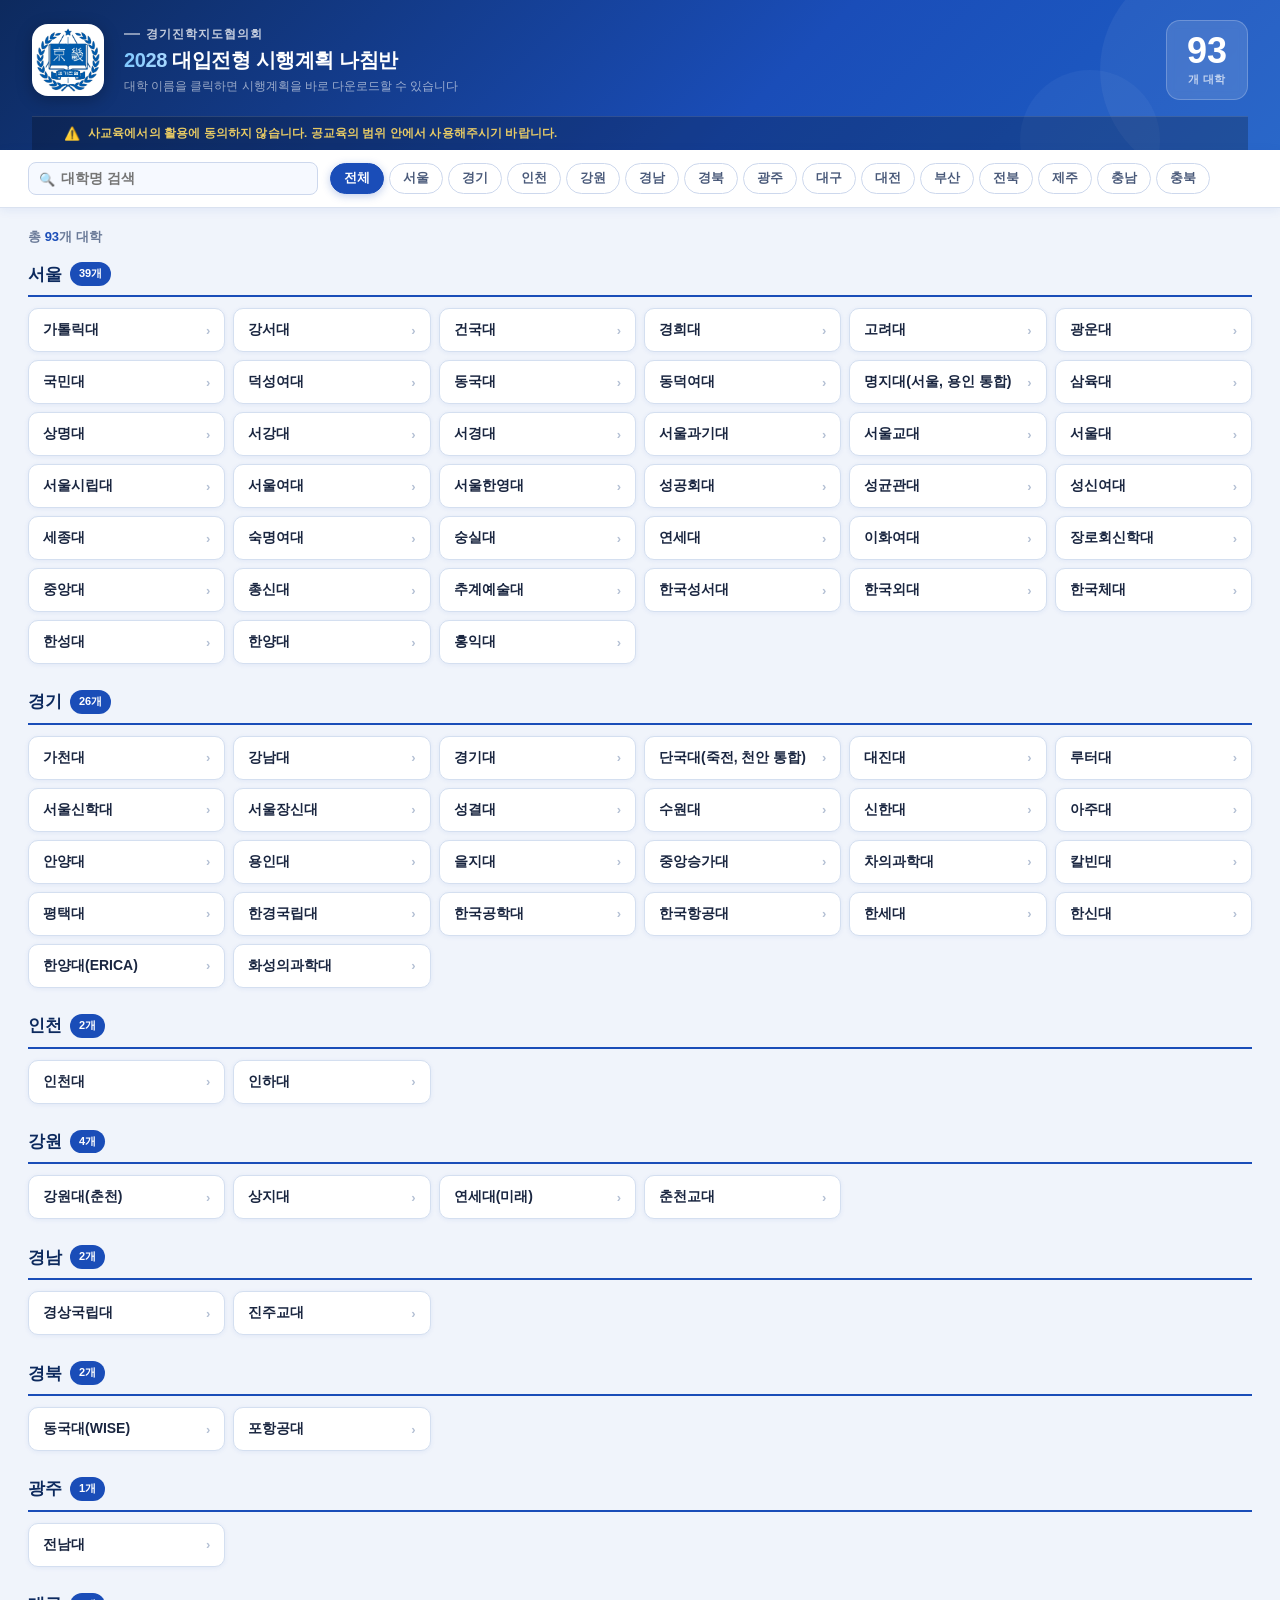
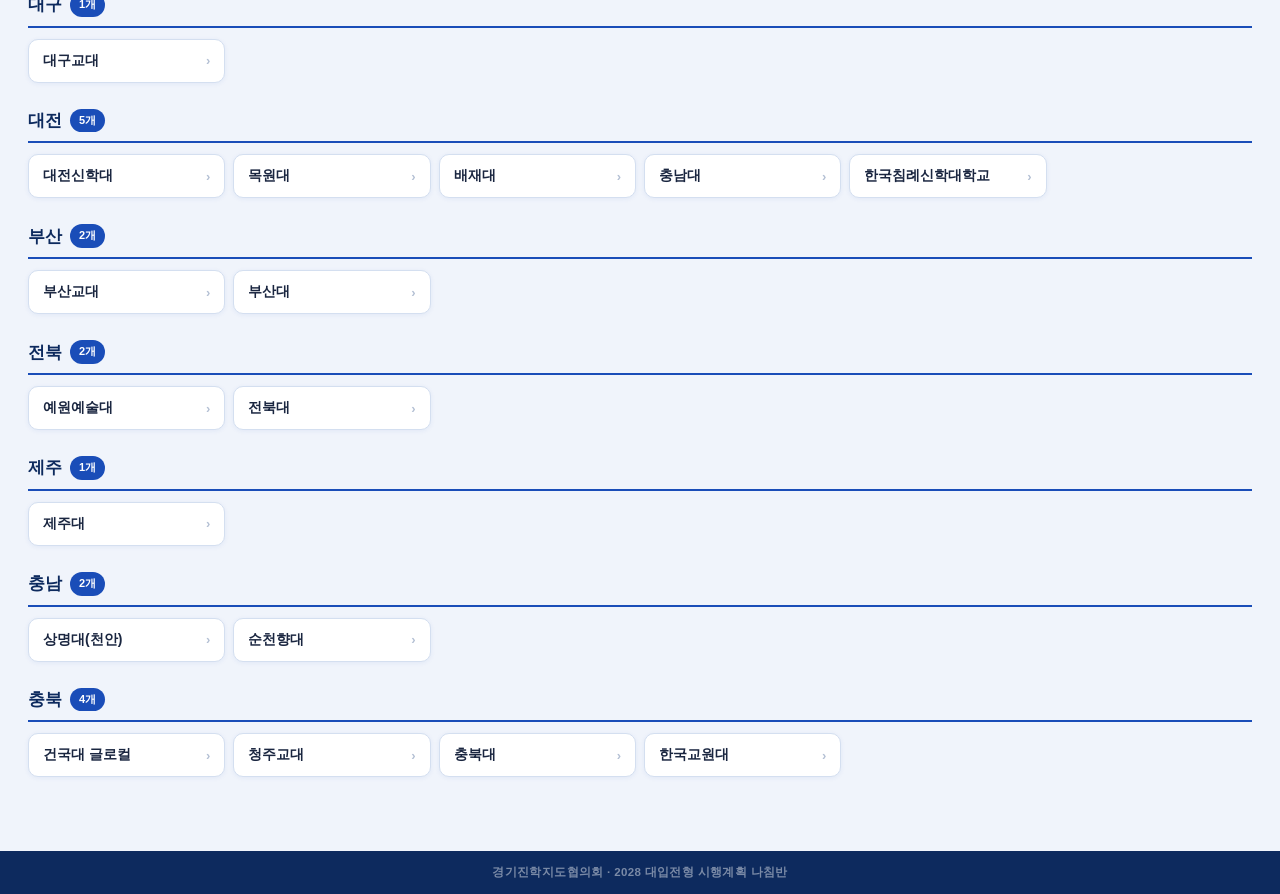
==== namdimban.html @ 40af8687 "첫 배포" ====
<!DOCTYPE html>
<html lang="ko">
<head>
<meta charset="UTF-8">
<meta name="viewport" content="width=device-width, initial-scale=1.0">
<title>경기진협 2028 대입전형 시행계획 나침반</title>
<style>
*,*::before,*::after{box-sizing:border-box;margin:0;padding:0}
body{font-family:'맑은 고딕','Malgun Gothic','Apple SD Gothic Neo',sans-serif;background:#f0f4fb;color:#1a2640;min-height:100vh}

.header{
  background:linear-gradient(135deg,#0d2a5e 0%,#1a4db8 60%,#1e5fc6 100%);
  padding:20px 32px 0 32px;
  box-shadow:0 3px 16px rgba(13,42,94,.38);
  position:relative;overflow:hidden;
}
.header::before{content:'';position:absolute;top:-40px;right:-40px;width:220px;height:220px;background:rgba(255,255,255,.05);border-radius:50%;}
.header::after{content:'';position:absolute;bottom:-60px;right:120px;width:140px;height:140px;background:rgba(255,255,255,.04);border-radius:50%;}

.header-main{display:flex;align-items:center;gap:20px;padding-bottom:16px;}

.logo-area{
  width:72px;height:72px;flex-shrink:0;
  background:#fff;
  border:2px solid rgba(255,255,255,.60);
  border-radius:16px;
  display:flex;align-items:center;justify-content:center;
  box-shadow:0 4px 16px rgba(0,0,0,.25), 0 1px 0 rgba(255,255,255,.4) inset;
  position:relative;z-index:1;overflow:hidden;
}
.logo-area img{
  width:64px;height:64px;object-fit:contain;
}

.hd-text{flex:1;position:relative;z-index:1}
.hd-org{font-size:12px;font-weight:700;color:rgba(255,255,255,.75);letter-spacing:.08em;margin-bottom:5px;display:flex;align-items:center;gap:6px;}
.hd-org::before{content:'';display:inline-block;width:16px;height:1.5px;background:rgba(255,255,255,.5);}
.hd-title{font-size:20px;font-weight:900;color:#fff;letter-spacing:-.02em;line-height:1.28;}
.hd-title em{font-style:normal;background:linear-gradient(90deg,#7ec8ff,#a8d8ff);-webkit-background-clip:text;-webkit-text-fill-color:transparent;background-clip:text;}
.hd-sub{font-size:11.5px;color:rgba(255,255,255,.58);margin-top:6px;font-weight:400;}

.hd-stat{
  position:relative;z-index:1;
  background:rgba(255,255,255,.13);border:1px solid rgba(255,255,255,.22);
  border-radius:14px;padding:12px 20px;text-align:center;flex-shrink:0;
  backdrop-filter:blur(4px);
}
.stat-num{font-size:36px;font-weight:900;color:#fff;line-height:1;}
.stat-lbl{font-size:11px;color:rgba(255,255,255,.68);margin-top:3px;font-weight:700;letter-spacing:.04em;}

.notice-bar{
  position:relative;z-index:1;
  background:rgba(0,0,0,.22);border-top:1px solid rgba(255,255,255,.12);
  padding:8px 32px;display:flex;align-items:center;gap:8px;
}
.notice-icon{font-size:13px;flex-shrink:0}
.notice-text{font-size:11.5px;font-weight:700;color:rgba(255,220,100,.90);letter-spacing:.01em;line-height:1.5;}

.controls{
  background:#fff;border-bottom:1px solid #dae2f0;
  padding:12px 28px;display:flex;align-items:center;gap:12px;
  flex-wrap:wrap;position:sticky;top:0;z-index:100;
  box-shadow:0 2px 10px rgba(26,77,184,.08);
}
.search-wrap{position:relative;flex:1;min-width:170px;max-width:290px}
.s-ic{position:absolute;left:11px;top:50%;transform:translateY(-50%);color:#8a9ab8;font-size:13px;pointer-events:none}
.search-input{
  width:100%;padding:8px 32px 8px 32px;
  border:1.5px solid #cdd8ed;border-radius:8px;
  font-family:inherit;font-size:13.5px;font-weight:700;
  color:#1a2640;background:#f6f9ff;outline:none;
  transition:border-color .18s,background .18s;
}
.search-input:focus{border-color:#1a4db8;background:#fff}
.clr{position:absolute;right:9px;top:50%;transform:translateY(-50%);background:none;border:none;color:#aab;cursor:pointer;font-size:15px;display:none;line-height:1;padding:0;}
.clr.on{display:block}
.rbtns{display:flex;gap:5px;flex-wrap:wrap}
.rbtn{padding:6px 13px;border-radius:20px;border:1.5px solid #cdd8ed;background:#fff;color:#4a5a7a;font-family:inherit;font-size:12.5px;font-weight:700;cursor:pointer;transition:all .16s;white-space:nowrap;}
.rbtn:hover{background:#e3ecff;border-color:#1a4db8;color:#1a4db8}
.rbtn.on{background:#1a4db8;border-color:#1a4db8;color:#fff;box-shadow:0 2px 8px rgba(26,77,184,.28)}

.main{max-width:1380px;margin:0 auto;padding:20px 28px 48px}
.info-bar{font-size:13px;color:#6a7a98;font-weight:700;margin-bottom:16px}
.info-bar span{color:#1a4db8;font-weight:900}

.rsec{margin-bottom:26px}
.rsec-hd{display:flex;align-items:center;gap:8px;margin-bottom:11px;padding-bottom:9px;border-bottom:2.5px solid #1a4db8;}
.rsec-name{font-size:17px;font-weight:900;color:#0d2a5e}
.rsec-cnt{background:#1a4db8;color:#fff;font-size:11px;font-weight:700;border-radius:12px;padding:2px 9px;line-height:1.8;}

.cards{display:grid;grid-template-columns:repeat(auto-fill,minmax(192px,1fr));gap:8px}
.card{display:flex;align-items:center;justify-content:space-between;gap:8px;background:#fff;border:1.5px solid #d4dff0;border-radius:10px;padding:12px 14px;cursor:pointer;text-decoration:none;color:#1a2640;box-shadow:0 1px 5px rgba(26,77,184,.07);transition:all .15s;font-weight:700;font-size:14px;}
.card:hover{background:#eaf1ff;border-color:#1a4db8;box-shadow:0 4px 14px rgba(26,77,184,.16);transform:translateY(-2px);color:#0d2a5e;}
.arr{color:#b4c0d4;font-size:13px;flex-shrink:0;transition:all .15s}
.card:hover .arr{color:#1a4db8;transform:translateX(3px)}

.empty{text-align:center;padding:56px 20px;color:#7a8fa8;font-weight:700}
.empty-ic{font-size:36px;margin-bottom:10px}

footer{background:#0d2a5e;color:rgba(255,255,255,.45);text-align:center;padding:14px;font-size:11.5px;font-weight:700;letter-spacing:.03em;}

@media(max-width:640px){
  .header{padding:14px 16px 0 16px;}
  .header-main{padding-bottom:14px;}
  .logo-area{width:56px;height:56px}
  .logo-area img{width:48px;height:48px}
  .hd-title{font-size:15.5px}
  .stat-num{font-size:26px}
  .notice-bar{padding:7px 16px;}
  .notice-text{font-size:10.5px;}
  .controls{padding:10px 14px}
  .main{padding:14px 14px 32px}
  .cards{grid-template-columns:repeat(auto-fill,minmax(150px,1fr))}
}
</style>
</head>
<body>

<header class="header">
  <div class="header-main">
    <div class="logo-area">
      <img src="[data-uri]" alt="경기진학지도협의회">
    </div>
    <div class="hd-text">
      <div class="hd-org">경기진학지도협의회</div>
      <div class="hd-title"><em>2028</em> 대입전형 시행계획 나침반</div>
      <div class="hd-sub">대학 이름을 클릭하면 시행계획을 바로 다운로드할 수 있습니다</div>
    </div>
    <div class="hd-stat">
      <div class="stat-num" id="cnt">—</div>
      <div class="stat-lbl">개 대학</div>
    </div>
  </div>
  <div class="notice-bar">
    <span class="notice-icon">⚠️</span>
    <span class="notice-text">사교육에서의 활용에 동의하지 않습니다. 공교육의 범위 안에서 사용해주시기 바랍니다.</span>
  </div>
</header>

<div class="controls">
  <div class="search-wrap">
    <span class="s-ic">🔍</span>
    <input class="search-input" id="srch" type="text" placeholder="대학명 검색" autocomplete="off">
    <button class="clr" id="clr" onclick="clearS()">✕</button>
  </div>
  <div class="rbtns" id="rbtns"></div>
</div>

<div class="main">
  <div class="info-bar" id="ibar"></div>
  <div id="body"></div>
</div>

<footer>경기진학지도협의회 · 2028 대입전형 시행계획 나침반</footer>

<script>
const DATA = [{"name": "가천대", "region": "경기", "url": "https://drive.google.com/open?id=1e6JayrALWW2Smzli4M8zd7Pq7dpx2g5C"}, {"name": "가톨릭대", "region": "서울", "url": "https://drive.google.com/open?id=1-vdDECCcglZ2ZRT2gTzwbjC1ILCdjgGp"}, {"name": "강남대", "region": "경기", "url": "https://drive.google.com/open?id=1FOt26aL1JtY4xXWzokEHELYLWGzlv8lB"}, {"name": "강서대", "region": "서울", "url": "https://drive.google.com/open?id=1jOKHlrbPRvw_hCPlLgL575Q8EE8Gw-0p"}, {"name": "강원대(춘천)", "region": "강원", "url": "https://drive.google.com/file/d/1NgwACUYKPyIlZ6ggoYLnLdaZQEjC7zUi/view?usp=drive_link"}, {"name": "건국대 글로컬", "region": "충북", "url": "https://drive.google.com/open?id=18FRqr5DgVWFCU03zI1yGkTdrDGIvAc44"}, {"name": "건국대", "region": "서울", "url": "https://drive.google.com/open?id=1oiV1aENYl0xBznkpPrDST5EpXzlEGisK"}, {"name": "경기대", "region": "경기", "url": "https://drive.google.com/open?id=1vgVGzs9jKDLfDap8J5gn76ci3N1ObU5W"}, {"name": "경상국립대", "region": "경남", "url": "https://drive.google.com/open?id=1xAL4pPBtSnWjoXC6y9i-V2YdjUjJ1438"}, {"name": "경희대", "region": "서울", "url": "https://drive.google.com/open?id=1gGE2Ua8wI9kDTrPPsJ22ZnQIApHR760t"}, {"name": "고려대", "region": "서울", "url": "https://drive.google.com/open?id=1d007JpZi2EMpe2AKIGOfWXwMMQfbZ6Jl"}, {"name": "광운대", "region": "서울", "url": "https://drive.google.com/open?id=1KSTWnOKI1swNg5q_L41jnDUqkMVk41cm"}, {"name": "국민대", "region": "서울", "url": "https://drive.google.com/open?id=1YB6ePfrXmqB5HMDcoGAtUFhoe-c1lJls"}, {"name": "단국대(죽전, 천안 통합)", "region": "경기", "url": "https://drive.google.com/open?id=1Fe7ccQX5v8aCxC1j46-QkMmaYdFoLctS"}, {"name": "대구교대", "region": "대구", "url": "https://drive.google.com/open?id=1tgoZ9XL3hpL0_L76Kltfk4b09DS9IQ-P"}, {"name": "대전신학대", "region": "대전", "url": "https://drive.google.com/open?id=1Tqxett-vQ7Rm2N19B1BB9Km737WLio8W"}, {"name": "대진대", "region": "경기", "url": "https://drive.google.com/open?id=1O4GiX1f0o2tmHawuTozJsIg7pT4mFD-7"}, {"name": "덕성여대", "region": "서울", "url": "https://drive.google.com/open?id=1FVjCqNzkF5taSwPlNNU8hwXAtCtb2L1m"}, {"name": "동국대", "region": "서울", "url": "https://drive.google.com/open?id=1-8dyqXRbDkWOioKV83jZXtcldQgBSulE"}, {"name": "동덕여대", "region": "서울", "url": "https://drive.google.com/open?id=1ghbUYgrtGQx_oCVgpQd6gXGkvUK3pxNB"}, {"name": "루터대", "region": "경기", "url": "https://drive.google.com/open?id=19YGREAor525E4YhIv7PYLbaUEsp5lzmK"}, {"name": "명지대(서울, 용인 통합)", "region": "서울", "url": "https://drive.google.com/open?id=1pN7aR--I_8xKIkzV8VL9czbQYfH-ED22"}, {"name": "목원대", "region": "대전", "url": "https://drive.google.com/open?id=1zHyi6kmhCgu2g6aP4_-v9nr5SPgvC0zM"}, {"name": "배재대", "region": "대전", "url": "https://drive.google.com/open?id=1omJC_B_uyY1tV0mfPojEOJYoq4Z2mvgO"}, {"name": "부산교대", "region": "부산", "url": "https://drive.google.com/open?id=1UA-BochF7_x3D5ZUDRnrNhtKMD6ZZqPD"}, {"name": "삼육대", "region": "서울", "url": "https://drive.google.com/open?id=1yRUZbsIyycMZy2AU5fTJMn1XsnuxQzEy"}, {"name": "상명대", "region": "서울", "url": "https://drive.google.com/open?id=1jFnVSgAM1NUkFg8JsYB_WfmPI1bsSQYX"}, {"name": "상명대(천안)", "region": "충남", "url": "https://drive.google.com/open?id=1OUBOm5yt-Xj7Dyn0h22BwDAGdMiA9ZUS"}, {"name": "상지대", "region": "강원", "url": "https://drive.google.com/open?id=1txaURMsS-HzAIrRUgGL2VU-oOJ60-CzY"}, {"name": "서강대", "region": "서울", "url": "https://drive.google.com/open?id=1iLtNCPMqk751nXsyD8wgEha0qWPSwuSQ"}, {"name": "서경대", "region": "서울", "url": "https://drive.google.com/open?id=1A5LDPxz8hdZy505JR4oTAvQjHtTOvTv_"}, {"name": "서울과기대", "region": "서울", "url": "https://drive.google.com/open?id=19cQ7yW6eSJeiQGg1THLc7er5UClQmyMR"}, {"name": "서울교대", "region": "서울", "url": "https://drive.google.com/open?id=1vV3L_OAczmQuoOnLAE21hhGbscgpodAG"}, {"name": "서울대", "region": "서울", "url": "https://drive.google.com/open?id=1bvEkkRsWvn5PDJvtICZ7xqAV-8dG3cfQ"}, {"name": "서울시립대", "region": "서울", "url": "https://drive.google.com/open?id=1GTFDkV1BxnQZyVw-7SGau1H2cz6dZWw8"}, {"name": "서울신학대", "region": "경기", "url": "https://drive.google.com/open?id=19q5HLzXjuIq5dFpqiGa5-cnDfrURjM6Y"}, {"name": "서울여대", "region": "서울", "url": "https://drive.google.com/open?id=1KT9vFZZOkmJqVTFlkd5xs0yNAZBA5heE"}, {"name": "서울한영대", "region": "서울", "url": "https://drive.google.com/open?id=1809SOx4mP7v5Ry2ITTYjXxxmN5UPoEfi"}, {"name": "성결대", "region": "경기", "url": "https://drive.google.com/open?id=1beDB3U4T9AwsLGxVYIznqmodrH774Vlo"}, {"name": "성공회대", "region": "서울", "url": "https://drive.google.com/open?id=1f-JaNGwqhoj5wRpVPyPaHz8kR8c8oSXt"}, {"name": "성균관대", "region": "서울", "url": "https://drive.google.com/open?id=1rB-RUieTYBroJ9CQiP3eB2FSS8QOF7hU"}, {"name": "성신여대", "region": "서울", "url": "https://drive.google.com/open?id=1gU0XVoGiHNL4vnCEKI69bSZN_O1b4gHT"}, {"name": "세종대", "region": "서울", "url": "https://drive.google.com/open?id=1YfV_KCxA1ANe3waidwHMvy5NoDWPuWrD"}, {"name": "수원대", "region": "경기", "url": "https://drive.google.com/open?id=1lK08b4Z1yzjJtwceomcod4vby8fTVC5I"}, {"name": "숙명여대", "region": "서울", "url": "https://drive.google.com/open?id=1gK0X4gIRZQc_njXTIw6qPBsz5RUNQU-o"}, {"name": "순천향대", "region": "충남", "url": "https://drive.google.com/open?id=1AT0fpwQmGbb9da5joY5JlnIK1-etNcxB"}, {"name": "숭실대", "region": "서울", "url": "https://drive.google.com/open?id=1X56oSxZ-4RsYAwSnaZueS_duBtx1Yj49"}, {"name": "신한대", "region": "경기", "url": "https://drive.google.com/open?id=11QhBfgTUq2anaRjshshsCd1b1x4ULZ1i"}, {"name": "아주대", "region": "경기", "url": "https://drive.google.com/open?id=10_r1wV8fnH7Cl0ZluaFtfVO4PsD-Tuvj"}, {"name": "안양대", "region": "경기", "url": "https://drive.google.com/open?id=1IgwbLoEFF_0WYs7sJjyoOTo8h4yn32oR"}, {"name": "연세대", "region": "서울", "url": "https://drive.google.com/open?id=1yPVslVag5sEUrrXURemqNATiwFAgTpCX"}, {"name": "연세대(미래)", "region": "강원", "url": "https://drive.google.com/open?id=1K5v8rjwzwnZOTLNAINzhTAnGb8jKuqLr"}, {"name": "예원예술대", "region": "전북", "url": "https://drive.google.com/open?id=1uk6ghzuxp0jM-9G7ewOfrtpEuPU5xHgK"}, {"name": "용인대", "region": "경기", "url": "https://drive.google.com/open?id=1DV760A6rDgvwYrYEZApqj5Yp7HyP9pAL"}, {"name": "을지대", "region": "경기", "url": "https://drive.google.com/open?id=1PFeqKRy1tAoT9S7SZtukA7_ZNFOR8_eR"}, {"name": "이화여대", "region": "서울", "url": "https://drive.google.com/open?id=1UA-BochF7_x3D5ZUDRnrNhtKMD6ZZqPD"}, {"name": "인천대", "region": "인천", "url": "https://drive.google.com/open?id=1IbGH77ZtJvdmwrnqezwSY8iJqTJFOtRK"}, {"name": "인하대", "region": "인천", "url": "https://drive.google.com/open?id=1krndaYhMEqrtEDO2-NwgwZT6R-CkgXMH"}, {"name": "장로회신학대", "region": "서울", "url": "https://drive.google.com/open?id=1JyMa9nasp4oXTiKVUzIperL7Cap28BuP"}, {"name": "전북대", "region": "전북", "url": "https://drive.google.com/open?id=155SYHT5jF3kAMToms1UECmQcLEFX6qlr"}, {"name": "제주대", "region": "제주", "url": "https://drive.google.com/open?id=1wbYinhGXzxgwGvGvQrBCXvM7ZJ73pF5l"}, {"name": "중앙대", "region": "서울", "url": "https://drive.google.com/open?id=17IHwSINrAaUb8F9WzTkyi2b1r0SK5FzZ"}, {"name": "진주교대", "region": "경남", "url": "https://drive.google.com/open?id=1EQl5WDNeeRFIQWUJ5E2A0h142sVgVB0Q"}, {"name": "차의과학대", "region": "경기", "url": "https://drive.google.com/open?id=1_XIusVqfr9d4-QGzYbj03Wk_4OcJFJjE"}, {"name": "청주교대", "region": "충북", "url": "https://drive.google.com/open?id=1P-ozkErusEhug7KQA-EbzSc0aMwsQpxz"}, {"name": "총신대", "region": "서울", "url": "https://drive.google.com/open?id=1xUP_9fly_RKvjSUvLCYB4kRFkOYNceEb"}, {"name": "추계예술대", "region": "서울", "url": "https://drive.google.com/open?id=1pdZub7FaGgNY_ZVqp8ecBCJP3OwM0A6R"}, {"name": "춘천교대", "region": "강원", "url": "https://drive.google.com/open?id=1LxYTx9owvq54ZxVG6EsVQQkLAP-NJCyJ"}, {"name": "충남대", "region": "대전", "url": "https://drive.google.com/open?id=1HLYQmFQNUzslk_wwA8EciFyDAus6y8cA"}, {"name": "충북대", "region": "충북", "url": "https://drive.google.com/open?id=1j9AIjyMFe_bdmaPlf-3TVSi-meC4ua2F"}, {"name": "칼빈대", "region": "경기", "url": "https://drive.google.com/open?id=1pZIW8ruJhmRDyWe3VeMegIzRdVQT0Lyh"}, {"name": "평택대", "region": "경기", "url": "https://drive.google.com/open?id=1N-cRlvnMVh2jmuTjpyWUOB7LTnWRCfFD"}, {"name": "포항공대", "region": "경북", "url": "https://drive.google.com/open?id=1kYe5WH2V7uleOFHSx7ME14WqfdhppOO0"}, {"name": "한경국립대", "region": "경기", "url": "https://drive.google.com/open?id=1-Txu4Of_5aMSXl9IfEFxFaNR3OmdUl_V"}, {"name": "한국공학대", "region": "경기", "url": "https://drive.google.com/open?id=16xGrxGfK6pDa7Lx_tBpzzSZ_ZKKKg8jC"}, {"name": "한국교원대", "region": "충북", "url": "https://drive.google.com/open?id=1W3AcKDFSfpAfsGsz4i_arBSWaRNtRrRm"}, {"name": "한국성서대", "region": "서울", "url": "https://drive.google.com/open?id=1sKkNx-YVx4iBpdk741uxBzpaLq9jaihQ"}, {"name": "한국외대", "region": "서울", "url": "https://drive.google.com/open?id=18D47sENDi2Yq7W_SeRI8mOzlRSro58uG"}, {"name": "한국체대", "region": "서울", "url": "https://drive.google.com/open?id=1SJDBGRhXREkCbwabba83tlnYKRrzH1-G"}, {"name": "한국침례신학대학교", "region": "대전", "url": "https://drive.google.com/open?id=1m54i9tGf_K8vxK_-06N6Z-KLN62vXa56"}, {"name": "한국항공대", "region": "경기", "url": "https://drive.google.com/open?id=1YUU4wJ9L8I7LzyH0cudbQFkoHgAFJJ2-"}, {"name": "한성대", "region": "서울", "url": "https://drive.google.com/open?id=1TDK-UJueFe0bQxejGnmBta3y7GQ6sMvf"}, {"name": "한세대", "region": "경기", "url": "https://drive.google.com/open?id=1WIBdL0StZq4jeCaM2FgtDqBB-qiSWNP5"}, {"name": "한신대", "region": "경기", "url": "https://drive.google.com/open?id=15AxjX3ikuwRxCGQtmWgw8f5TJrFl78Mu"}, {"name": "한양대", "region": "서울", "url": "https://drive.google.com/open?id=1L9GDoXkwtyU3pSDWpI-uarpPnDzbPQSZ"}, {"name": "한양대(ERICA)", "region": "경기", "url": "https://drive.google.com/open?id=1-ScJVd9ICO7EIy_A9Fam7aqIrMAdYaOA"}, {"name": "홍익대", "region": "서울", "url": "https://drive.google.com/open?id=1iWJU_uR5reI4JWpSombXZHwUlYfm7m7w"}, {"name": "화성의과학대", "region": "경기", "url": "https://drive.google.com/open?id=1Vb84PfEafHQOFkkfg967zYJQLMs7VEtB"}, {"name": "동국대(WISE)", "region": "경북", "url": "https://drive.google.com/file/d/1N066glyfNnLILySf8Rw7jzsszPjKdm8j/view?usp=drive_link"}, {"name": "부산대", "region": "부산", "url": "https://drive.google.com/file/d/1npqTopTsZW1mW4M2lDzBOp3PH9wwJcZU/view?usp=drive_link"}, {"name": "서울장신대", "region": "경기", "url": "https://drive.google.com/file/d/1wyJ5PRkqCv8IL-QQHUMFUch-XRaAehPy/view?usp=drive_link"}, {"name": "전남대", "region": "광주", "url": "https://drive.google.com/file/d/1cIpvRgL0src-iSlpyqqUnlQl_2Iiqzym/view?usp=drive_link"}, {"name": "중앙승가대", "region": "경기", "url": "https://drive.google.com/file/d/1o7JVtebQGiqBExAS855cPdAeXMP8_CGY/view?usp=drive_link"}];
const REGION_ORDER = ['서울','경기','인천','강원','경남','경북','광주','대구','대전','부산','전북','제주','충남','충북'];
let selR='ALL', srch='';

function korSort(a,b){return a.name.localeCompare(b.name,'ko')}
function grouped(arr){
  const m={};
  arr.forEach(u=>{if(!m[u.region])m[u.region]=[];m[u.region].push(u);});
  Object.keys(m).forEach(k=>m[k].sort(korSort));
  return m;
}

const allR=[...new Set(DATA.map(u=>u.region))];
const ordR=REGION_ORDER.filter(r=>allR.includes(r));

function renderBtns(){
  document.getElementById('rbtns').innerHTML=
    [['ALL','전체'],...ordR.map(r=>[r,r])].map(([v,l])=>
      `<button class="rbtn${v===selR?' on':''}" onclick="setR('${v}')">${l}</button>`
    ).join('');
}

function render(){
  let d=DATA;
  if(selR!=='ALL') d=d.filter(u=>u.region===selR);
  if(srch) d=d.filter(u=>u.name.includes(srch));
  document.getElementById('cnt').textContent=d.length;
  document.getElementById('ibar').innerHTML=`총 <span>${d.length}</span>개 대학`;
  if(!d.length){
    document.getElementById('body').innerHTML='<div class="empty"><div class="empty-ic">🔎</div>검색 결과가 없습니다.</div>';
    return;
  }
  const g=grouped(d);
  const regions=selR==='ALL'?REGION_ORDER.filter(r=>g[r]):[selR];
  document.getElementById('body').innerHTML=regions.map(r=>{
    const us=g[r]||[];
    return`<div class="rsec">
<div class="rsec-hd"><span class="rsec-name">${r}</span><span class="rsec-cnt">${us.length}개</span></div>
<div class="cards">${us.map(u=>`<a class="card" href="${u.url}" target="_blank" rel="noopener"><span>${u.name}</span><span class="arr">›</span></a>`).join('')}</div>
</div>`;
  }).join('');
}

function setR(r){selR=r;renderBtns();render();}
function clearS(){document.getElementById('srch').value='';srch='';document.getElementById('clr').classList.remove('on');render();}
document.getElementById('srch').addEventListener('input',function(){
  srch=this.value.trim();
  document.getElementById('clr').classList.toggle('on',srch.length>0);
  render();
});

renderBtns();render();
</script>
</body>
</html>
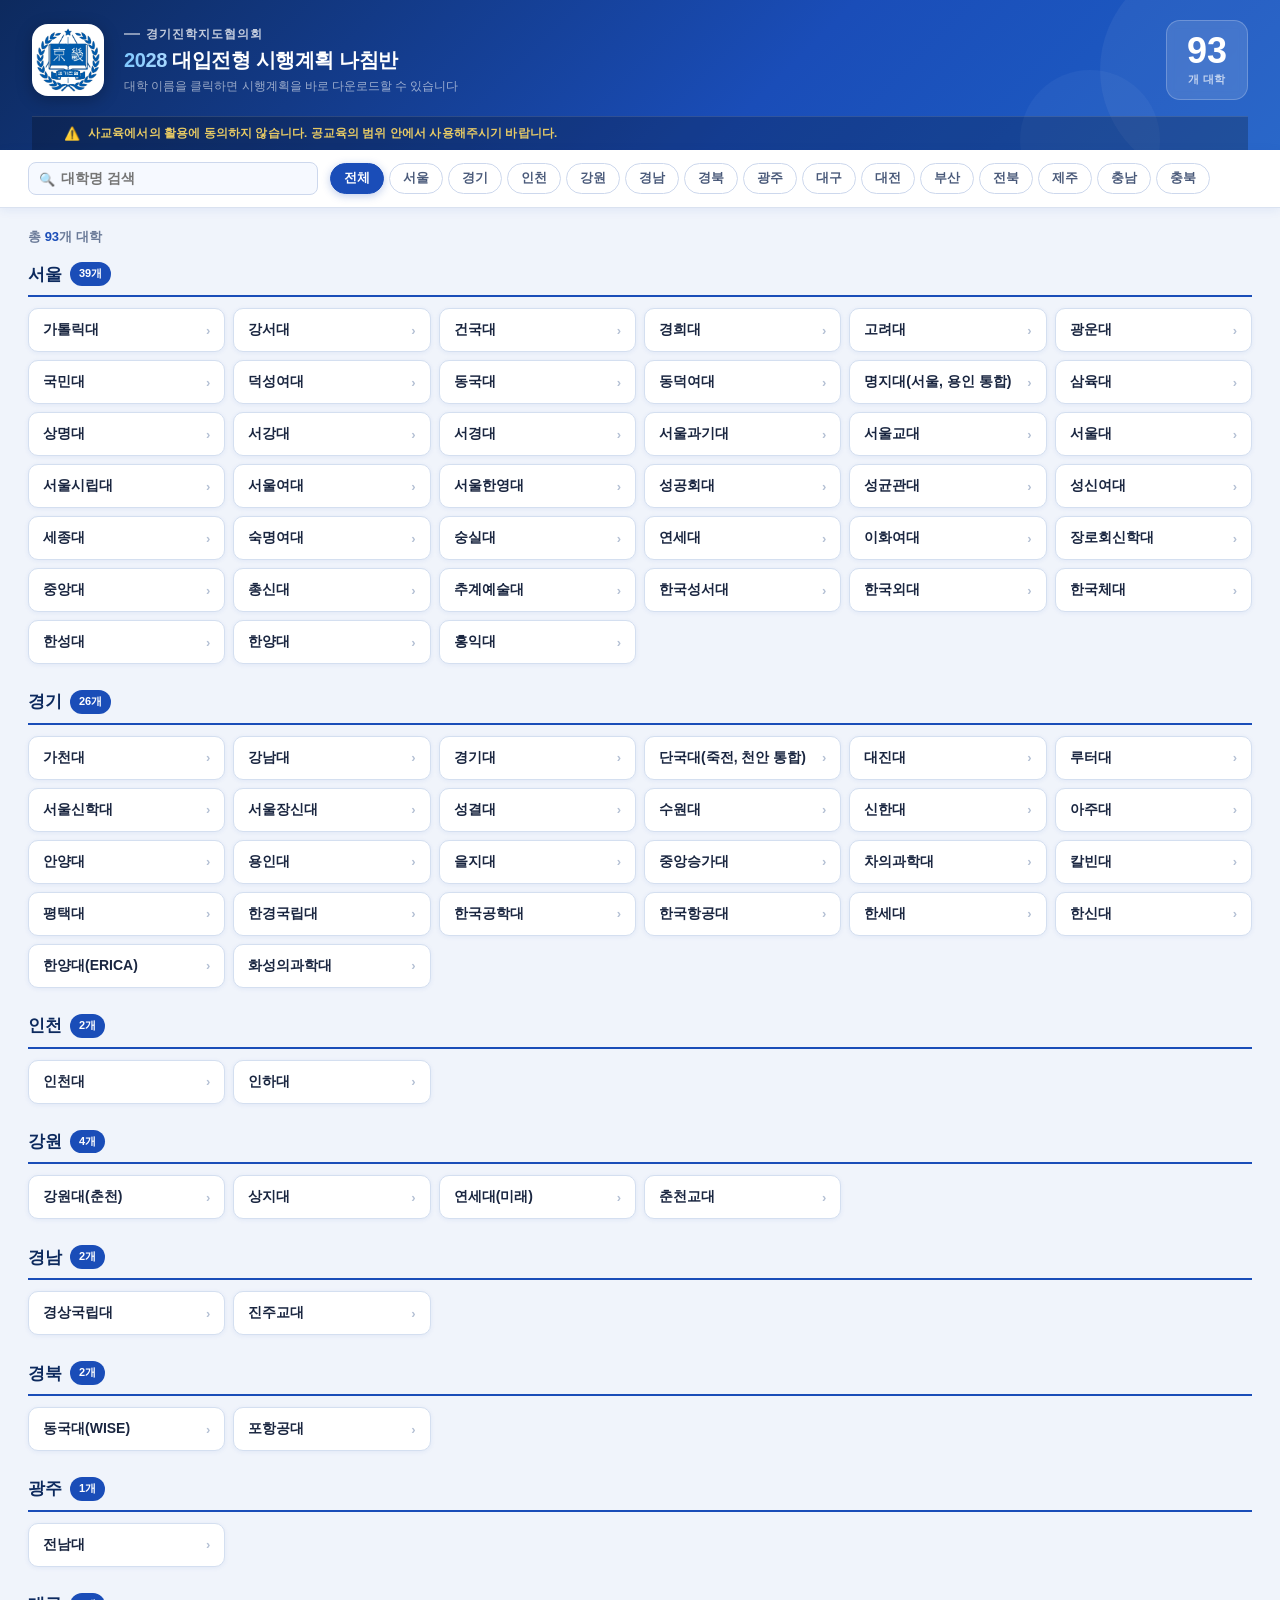
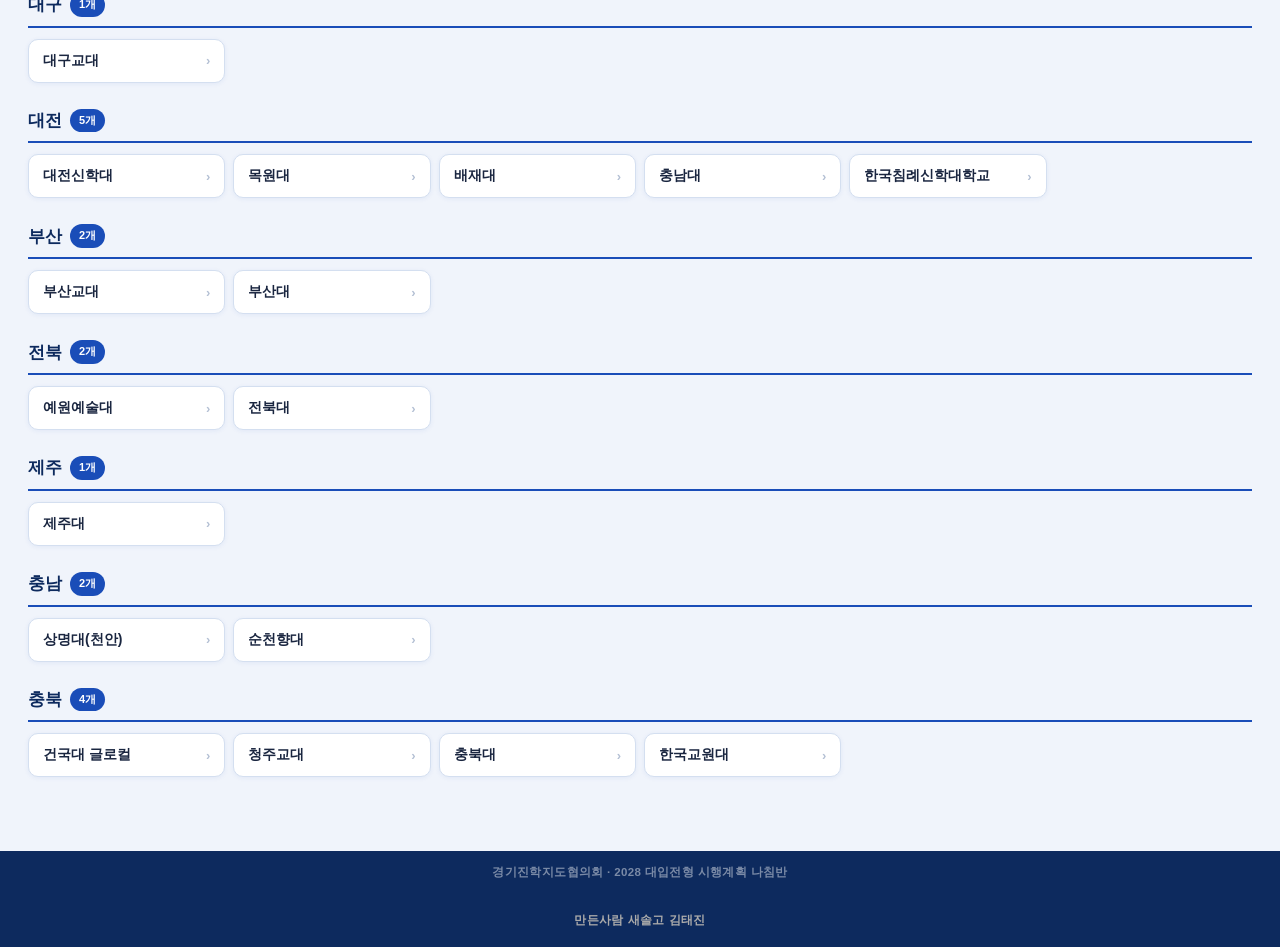
==== commit 68375280: "나침반 하단 제작자 표시 추가" ====
--- a/namdimban.html
+++ b/namdimban.html
@@ -207,5 +207,8 @@
 
 renderBtns();render();
 </script>
+<footer style="text-align:center; padding:18px; font-size:0.78rem; color:#aaa;">
+  만든사람 새솔고 김태진
+</footer>
 </body>
 </html>
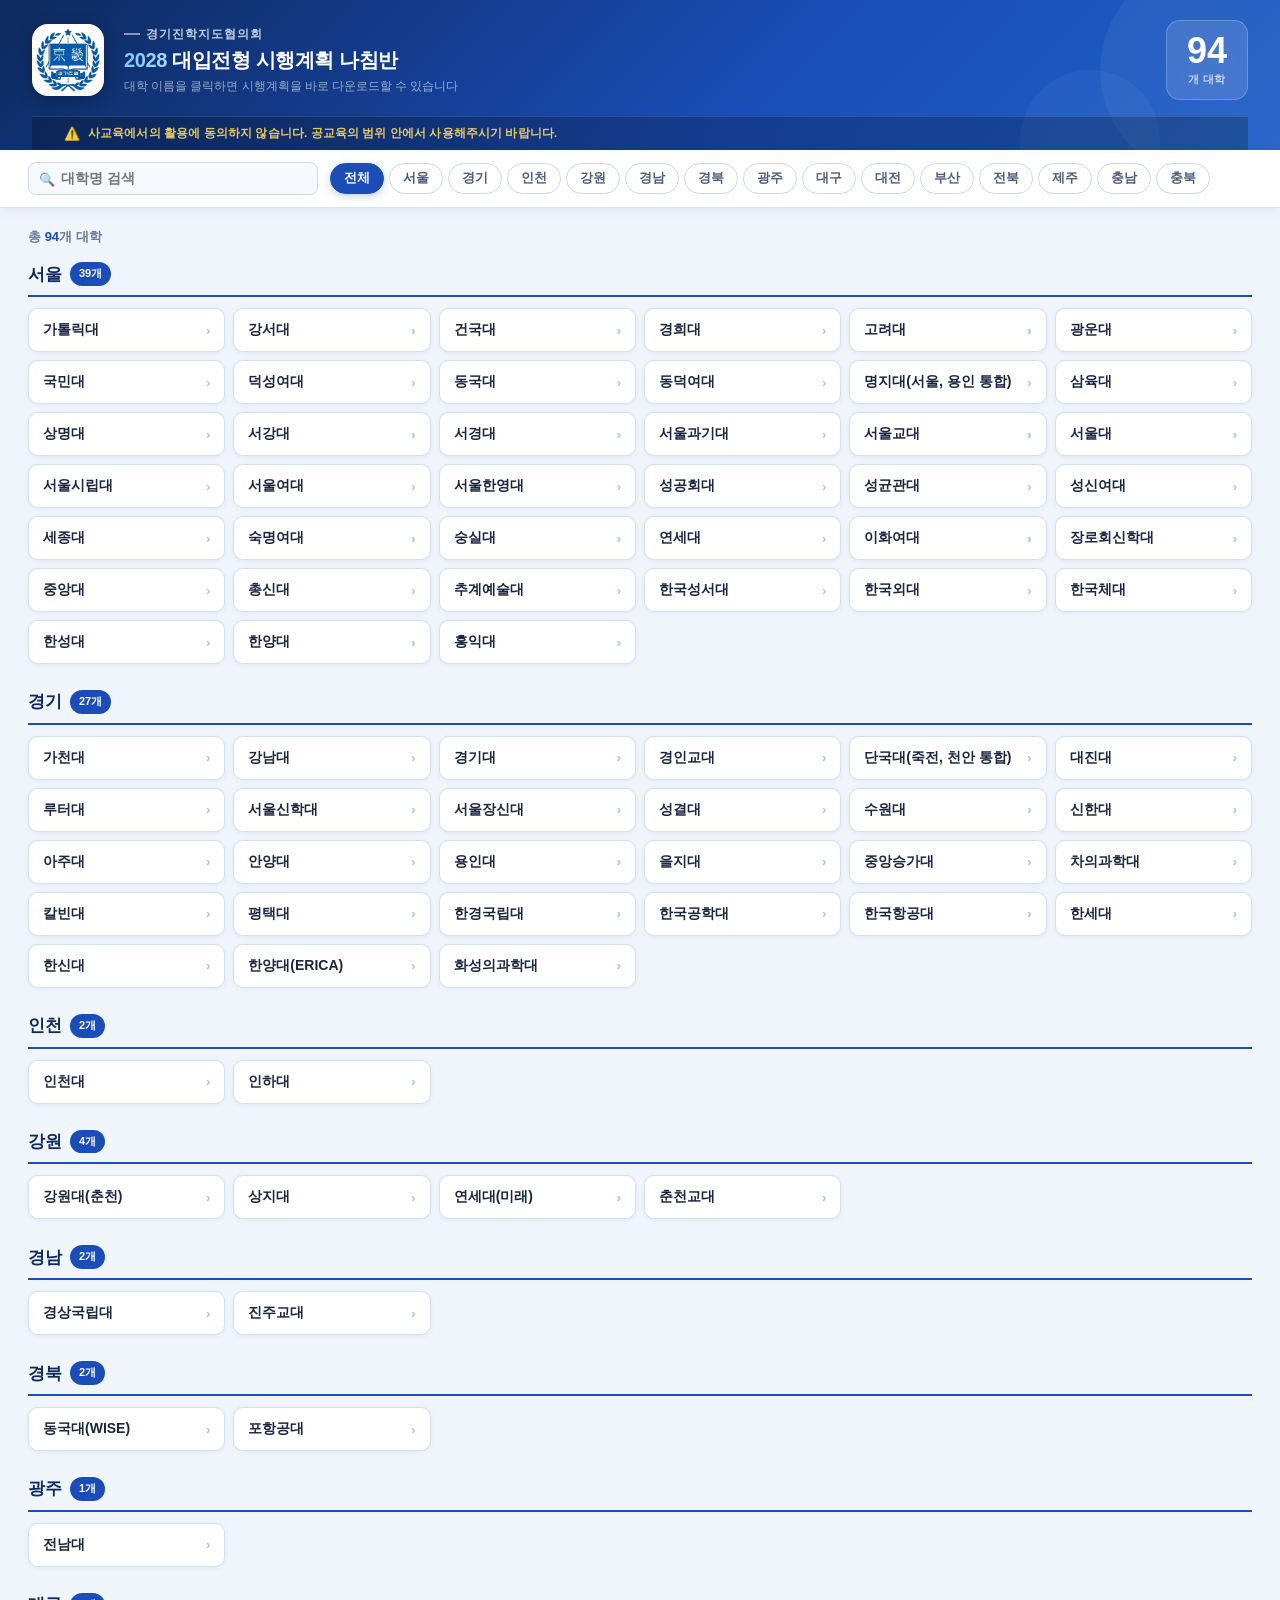
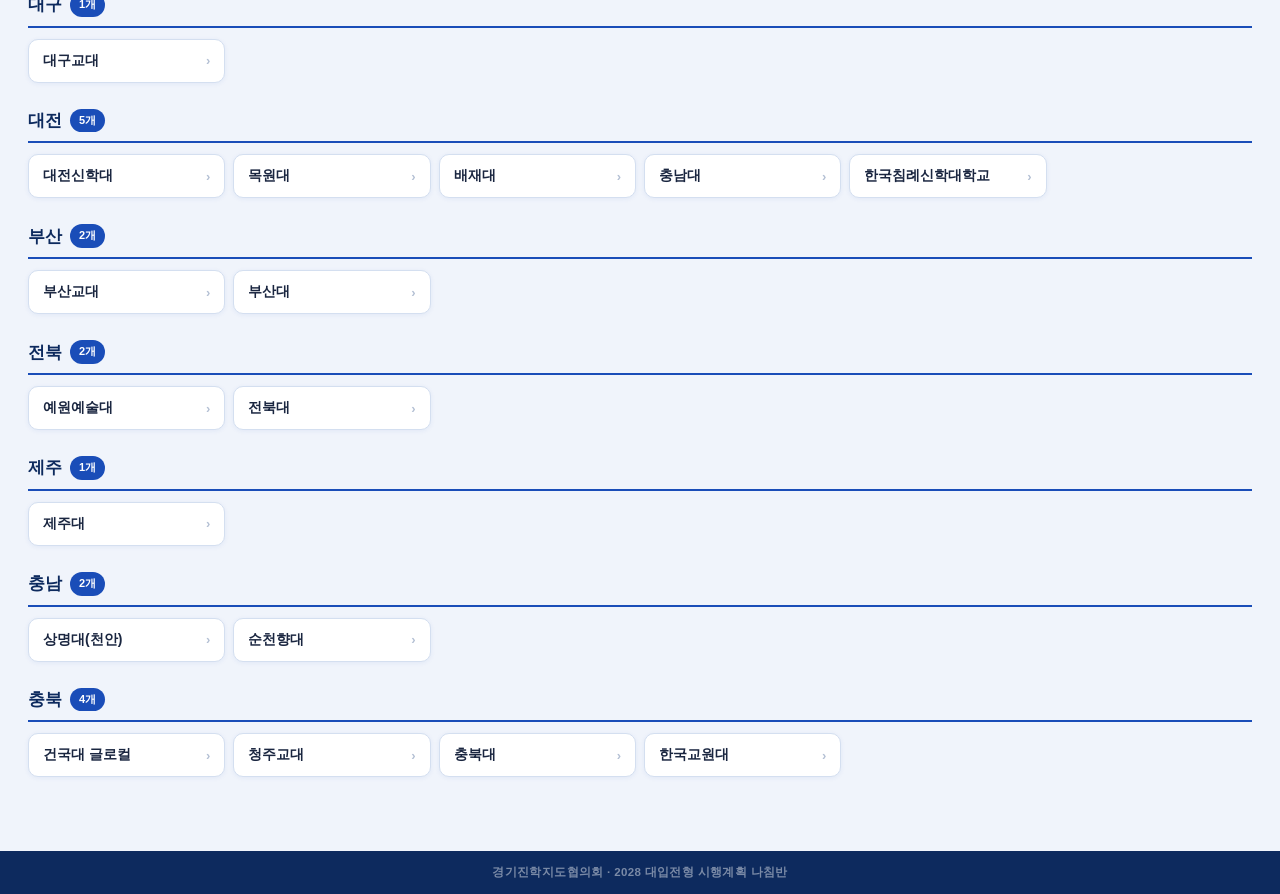
==== commit 69ad4da4: "나침반 파일 수정" ====
--- a/namdimban.html
+++ b/namdimban.html
@@ -154,7 +154,7 @@
 <footer>경기진학지도협의회 · 2028 대입전형 시행계획 나침반</footer>
 
 <script>
-const DATA = [{"name": "가천대", "region": "경기", "url": "https://drive.google.com/open?id=1e6JayrALWW2Smzli4M8zd7Pq7dpx2g5C"}, {"name": "가톨릭대", "region": "서울", "url": "https://drive.google.com/open?id=1-vdDECCcglZ2ZRT2gTzwbjC1ILCdjgGp"}, {"name": "강남대", "region": "경기", "url": "https://drive.google.com/open?id=1FOt26aL1JtY4xXWzokEHELYLWGzlv8lB"}, {"name": "강서대", "region": "서울", "url": "https://drive.google.com/open?id=1jOKHlrbPRvw_hCPlLgL575Q8EE8Gw-0p"}, {"name": "강원대(춘천)", "region": "강원", "url": "https://drive.google.com/file/d/1NgwACUYKPyIlZ6ggoYLnLdaZQEjC7zUi/view?usp=drive_link"}, {"name": "건국대 글로컬", "region": "충북", "url": "https://drive.google.com/open?id=18FRqr5DgVWFCU03zI1yGkTdrDGIvAc44"}, {"name": "건국대", "region": "서울", "url": "https://drive.google.com/open?id=1oiV1aENYl0xBznkpPrDST5EpXzlEGisK"}, {"name": "경기대", "region": "경기", "url": "https://drive.google.com/open?id=1vgVGzs9jKDLfDap8J5gn76ci3N1ObU5W"}, {"name": "경상국립대", "region": "경남", "url": "https://drive.google.com/open?id=1xAL4pPBtSnWjoXC6y9i-V2YdjUjJ1438"}, {"name": "경희대", "region": "서울", "url": "https://drive.google.com/open?id=1gGE2Ua8wI9kDTrPPsJ22ZnQIApHR760t"}, {"name": "고려대", "region": "서울", "url": "https://drive.google.com/open?id=1d007JpZi2EMpe2AKIGOfWXwMMQfbZ6Jl"}, {"name": "광운대", "region": "서울", "url": "https://drive.google.com/open?id=1KSTWnOKI1swNg5q_L41jnDUqkMVk41cm"}, {"name": "국민대", "region": "서울", "url": "https://drive.google.com/open?id=1YB6ePfrXmqB5HMDcoGAtUFhoe-c1lJls"}, {"name": "단국대(죽전, 천안 통합)", "region": "경기", "url": "https://drive.google.com/open?id=1Fe7ccQX5v8aCxC1j46-QkMmaYdFoLctS"}, {"name": "대구교대", "region": "대구", "url": "https://drive.google.com/open?id=1tgoZ9XL3hpL0_L76Kltfk4b09DS9IQ-P"}, {"name": "대전신학대", "region": "대전", "url": "https://drive.google.com/open?id=1Tqxett-vQ7Rm2N19B1BB9Km737WLio8W"}, {"name": "대진대", "region": "경기", "url": "https://drive.google.com/open?id=1O4GiX1f0o2tmHawuTozJsIg7pT4mFD-7"}, {"name": "덕성여대", "region": "서울", "url": "https://drive.google.com/open?id=1FVjCqNzkF5taSwPlNNU8hwXAtCtb2L1m"}, {"name": "동국대", "region": "서울", "url": "https://drive.google.com/open?id=1-8dyqXRbDkWOioKV83jZXtcldQgBSulE"}, {"name": "동덕여대", "region": "서울", "url": "https://drive.google.com/open?id=1ghbUYgrtGQx_oCVgpQd6gXGkvUK3pxNB"}, {"name": "루터대", "region": "경기", "url": "https://drive.google.com/open?id=19YGREAor525E4YhIv7PYLbaUEsp5lzmK"}, {"name": "명지대(서울, 용인 통합)", "region": "서울", "url": "https://drive.google.com/open?id=1pN7aR--I_8xKIkzV8VL9czbQYfH-ED22"}, {"name": "목원대", "region": "대전", "url": "https://drive.google.com/open?id=1zHyi6kmhCgu2g6aP4_-v9nr5SPgvC0zM"}, {"name": "배재대", "region": "대전", "url": "https://drive.google.com/open?id=1omJC_B_uyY1tV0mfPojEOJYoq4Z2mvgO"}, {"name": "부산교대", "region": "부산", "url": "https://drive.google.com/open?id=1UA-BochF7_x3D5ZUDRnrNhtKMD6ZZqPD"}, {"name": "삼육대", "region": "서울", "url": "https://drive.google.com/open?id=1yRUZbsIyycMZy2AU5fTJMn1XsnuxQzEy"}, {"name": "상명대", "region": "서울", "url": "https://drive.google.com/open?id=1jFnVSgAM1NUkFg8JsYB_WfmPI1bsSQYX"}, {"name": "상명대(천안)", "region": "충남", "url": "https://drive.google.com/open?id=1OUBOm5yt-Xj7Dyn0h22BwDAGdMiA9ZUS"}, {"name": "상지대", "region": "강원", "url": "https://drive.google.com/open?id=1txaURMsS-HzAIrRUgGL2VU-oOJ60-CzY"}, {"name": "서강대", "region": "서울", "url": "https://drive.google.com/open?id=1iLtNCPMqk751nXsyD8wgEha0qWPSwuSQ"}, {"name": "서경대", "region": "서울", "url": "https://drive.google.com/open?id=1A5LDPxz8hdZy505JR4oTAvQjHtTOvTv_"}, {"name": "서울과기대", "region": "서울", "url": "https://drive.google.com/open?id=19cQ7yW6eSJeiQGg1THLc7er5UClQmyMR"}, {"name": "서울교대", "region": "서울", "url": "https://drive.google.com/open?id=1vV3L_OAczmQuoOnLAE21hhGbscgpodAG"}, {"name": "서울대", "region": "서울", "url": "https://drive.google.com/open?id=1bvEkkRsWvn5PDJvtICZ7xqAV-8dG3cfQ"}, {"name": "서울시립대", "region": "서울", "url": "https://drive.google.com/open?id=1GTFDkV1BxnQZyVw-7SGau1H2cz6dZWw8"}, {"name": "서울신학대", "region": "경기", "url": "https://drive.google.com/open?id=19q5HLzXjuIq5dFpqiGa5-cnDfrURjM6Y"}, {"name": "서울여대", "region": "서울", "url": "https://drive.google.com/open?id=1KT9vFZZOkmJqVTFlkd5xs0yNAZBA5heE"}, {"name": "서울한영대", "region": "서울", "url": "https://drive.google.com/open?id=1809SOx4mP7v5Ry2ITTYjXxxmN5UPoEfi"}, {"name": "성결대", "region": "경기", "url": "https://drive.google.com/open?id=1beDB3U4T9AwsLGxVYIznqmodrH774Vlo"}, {"name": "성공회대", "region": "서울", "url": "https://drive.google.com/open?id=1f-JaNGwqhoj5wRpVPyPaHz8kR8c8oSXt"}, {"name": "성균관대", "region": "서울", "url": "https://drive.google.com/open?id=1rB-RUieTYBroJ9CQiP3eB2FSS8QOF7hU"}, {"name": "성신여대", "region": "서울", "url": "https://drive.google.com/open?id=1gU0XVoGiHNL4vnCEKI69bSZN_O1b4gHT"}, {"name": "세종대", "region": "서울", "url": "https://drive.google.com/open?id=1YfV_KCxA1ANe3waidwHMvy5NoDWPuWrD"}, {"name": "수원대", "region": "경기", "url": "https://drive.google.com/open?id=1lK08b4Z1yzjJtwceomcod4vby8fTVC5I"}, {"name": "숙명여대", "region": "서울", "url": "https://drive.google.com/open?id=1gK0X4gIRZQc_njXTIw6qPBsz5RUNQU-o"}, {"name": "순천향대", "region": "충남", "url": "https://drive.google.com/open?id=1AT0fpwQmGbb9da5joY5JlnIK1-etNcxB"}, {"name": "숭실대", "region": "서울", "url": "https://drive.google.com/open?id=1X56oSxZ-4RsYAwSnaZueS_duBtx1Yj49"}, {"name": "신한대", "region": "경기", "url": "https://drive.google.com/open?id=11QhBfgTUq2anaRjshshsCd1b1x4ULZ1i"}, {"name": "아주대", "region": "경기", "url": "https://drive.google.com/open?id=10_r1wV8fnH7Cl0ZluaFtfVO4PsD-Tuvj"}, {"name": "안양대", "region": "경기", "url": "https://drive.google.com/open?id=1IgwbLoEFF_0WYs7sJjyoOTo8h4yn32oR"}, {"name": "연세대", "region": "서울", "url": "https://drive.google.com/open?id=1yPVslVag5sEUrrXURemqNATiwFAgTpCX"}, {"name": "연세대(미래)", "region": "강원", "url": "https://drive.google.com/open?id=1K5v8rjwzwnZOTLNAINzhTAnGb8jKuqLr"}, {"name": "예원예술대", "region": "전북", "url": "https://drive.google.com/open?id=1uk6ghzuxp0jM-9G7ewOfrtpEuPU5xHgK"}, {"name": "용인대", "region": "경기", "url": "https://drive.google.com/open?id=1DV760A6rDgvwYrYEZApqj5Yp7HyP9pAL"}, {"name": "을지대", "region": "경기", "url": "https://drive.google.com/open?id=1PFeqKRy1tAoT9S7SZtukA7_ZNFOR8_eR"}, {"name": "이화여대", "region": "서울", "url": "https://drive.google.com/open?id=1UA-BochF7_x3D5ZUDRnrNhtKMD6ZZqPD"}, {"name": "인천대", "region": "인천", "url": "https://drive.google.com/open?id=1IbGH77ZtJvdmwrnqezwSY8iJqTJFOtRK"}, {"name": "인하대", "region": "인천", "url": "https://drive.google.com/open?id=1krndaYhMEqrtEDO2-NwgwZT6R-CkgXMH"}, {"name": "장로회신학대", "region": "서울", "url": "https://drive.google.com/open?id=1JyMa9nasp4oXTiKVUzIperL7Cap28BuP"}, {"name": "전북대", "region": "전북", "url": "https://drive.google.com/open?id=155SYHT5jF3kAMToms1UECmQcLEFX6qlr"}, {"name": "제주대", "region": "제주", "url": "https://drive.google.com/open?id=1wbYinhGXzxgwGvGvQrBCXvM7ZJ73pF5l"}, {"name": "중앙대", "region": "서울", "url": "https://drive.google.com/open?id=17IHwSINrAaUb8F9WzTkyi2b1r0SK5FzZ"}, {"name": "진주교대", "region": "경남", "url": "https://drive.google.com/open?id=1EQl5WDNeeRFIQWUJ5E2A0h142sVgVB0Q"}, {"name": "차의과학대", "region": "경기", "url": "https://drive.google.com/open?id=1_XIusVqfr9d4-QGzYbj03Wk_4OcJFJjE"}, {"name": "청주교대", "region": "충북", "url": "https://drive.google.com/open?id=1P-ozkErusEhug7KQA-EbzSc0aMwsQpxz"}, {"name": "총신대", "region": "서울", "url": "https://drive.google.com/open?id=1xUP_9fly_RKvjSUvLCYB4kRFkOYNceEb"}, {"name": "추계예술대", "region": "서울", "url": "https://drive.google.com/open?id=1pdZub7FaGgNY_ZVqp8ecBCJP3OwM0A6R"}, {"name": "춘천교대", "region": "강원", "url": "https://drive.google.com/open?id=1LxYTx9owvq54ZxVG6EsVQQkLAP-NJCyJ"}, {"name": "충남대", "region": "대전", "url": "https://drive.google.com/open?id=1HLYQmFQNUzslk_wwA8EciFyDAus6y8cA"}, {"name": "충북대", "region": "충북", "url": "https://drive.google.com/open?id=1j9AIjyMFe_bdmaPlf-3TVSi-meC4ua2F"}, {"name": "칼빈대", "region": "경기", "url": "https://drive.google.com/open?id=1pZIW8ruJhmRDyWe3VeMegIzRdVQT0Lyh"}, {"name": "평택대", "region": "경기", "url": "https://drive.google.com/open?id=1N-cRlvnMVh2jmuTjpyWUOB7LTnWRCfFD"}, {"name": "포항공대", "region": "경북", "url": "https://drive.google.com/open?id=1kYe5WH2V7uleOFHSx7ME14WqfdhppOO0"}, {"name": "한경국립대", "region": "경기", "url": "https://drive.google.com/open?id=1-Txu4Of_5aMSXl9IfEFxFaNR3OmdUl_V"}, {"name": "한국공학대", "region": "경기", "url": "https://drive.google.com/open?id=16xGrxGfK6pDa7Lx_tBpzzSZ_ZKKKg8jC"}, {"name": "한국교원대", "region": "충북", "url": "https://drive.google.com/open?id=1W3AcKDFSfpAfsGsz4i_arBSWaRNtRrRm"}, {"name": "한국성서대", "region": "서울", "url": "https://drive.google.com/open?id=1sKkNx-YVx4iBpdk741uxBzpaLq9jaihQ"}, {"name": "한국외대", "region": "서울", "url": "https://drive.google.com/open?id=18D47sENDi2Yq7W_SeRI8mOzlRSro58uG"}, {"name": "한국체대", "region": "서울", "url": "https://drive.google.com/open?id=1SJDBGRhXREkCbwabba83tlnYKRrzH1-G"}, {"name": "한국침례신학대학교", "region": "대전", "url": "https://drive.google.com/open?id=1m54i9tGf_K8vxK_-06N6Z-KLN62vXa56"}, {"name": "한국항공대", "region": "경기", "url": "https://drive.google.com/open?id=1YUU4wJ9L8I7LzyH0cudbQFkoHgAFJJ2-"}, {"name": "한성대", "region": "서울", "url": "https://drive.google.com/open?id=1TDK-UJueFe0bQxejGnmBta3y7GQ6sMvf"}, {"name": "한세대", "region": "경기", "url": "https://drive.google.com/open?id=1WIBdL0StZq4jeCaM2FgtDqBB-qiSWNP5"}, {"name": "한신대", "region": "경기", "url": "https://drive.google.com/open?id=15AxjX3ikuwRxCGQtmWgw8f5TJrFl78Mu"}, {"name": "한양대", "region": "서울", "url": "https://drive.google.com/open?id=1L9GDoXkwtyU3pSDWpI-uarpPnDzbPQSZ"}, {"name": "한양대(ERICA)", "region": "경기", "url": "https://drive.google.com/open?id=1-ScJVd9ICO7EIy_A9Fam7aqIrMAdYaOA"}, {"name": "홍익대", "region": "서울", "url": "https://drive.google.com/open?id=1iWJU_uR5reI4JWpSombXZHwUlYfm7m7w"}, {"name": "화성의과학대", "region": "경기", "url": "https://drive.google.com/open?id=1Vb84PfEafHQOFkkfg967zYJQLMs7VEtB"}, {"name": "동국대(WISE)", "region": "경북", "url": "https://drive.google.com/file/d/1N066glyfNnLILySf8Rw7jzsszPjKdm8j/view?usp=drive_link"}, {"name": "부산대", "region": "부산", "url": "https://drive.google.com/file/d/1npqTopTsZW1mW4M2lDzBOp3PH9wwJcZU/view?usp=drive_link"}, {"name": "서울장신대", "region": "경기", "url": "https://drive.google.com/file/d/1wyJ5PRkqCv8IL-QQHUMFUch-XRaAehPy/view?usp=drive_link"}, {"name": "전남대", "region": "광주", "url": "https://drive.google.com/file/d/1cIpvRgL0src-iSlpyqqUnlQl_2Iiqzym/view?usp=drive_link"}, {"name": "중앙승가대", "region": "경기", "url": "https://drive.google.com/file/d/1o7JVtebQGiqBExAS855cPdAeXMP8_CGY/view?usp=drive_link"}];
+const DATA = [{"name": "가천대", "region": "경기", "url": "https://drive.google.com/open?id=1e6JayrALWW2Smzli4M8zd7Pq7dpx2g5C"}, {"name": "가톨릭대", "region": "서울", "url": "https://drive.google.com/open?id=1-vdDECCcglZ2ZRT2gTzwbjC1ILCdjgGp"}, {"name": "강남대", "region": "경기", "url": "https://drive.google.com/open?id=1FOt26aL1JtY4xXWzokEHELYLWGzlv8lB"}, {"name": "강서대", "region": "서울", "url": "https://drive.google.com/open?id=1jOKHlrbPRvw_hCPlLgL575Q8EE8Gw-0p"}, {"name": "강원대(춘천)", "region": "강원", "url": "https://drive.google.com/file/d/1NgwACUYKPyIlZ6ggoYLnLdaZQEjC7zUi/view?usp=drive_link"}, {"name": "건국대 글로컬", "region": "충북", "url": "https://drive.google.com/open?id=18FRqr5DgVWFCU03zI1yGkTdrDGIvAc44"}, {"name": "건국대", "region": "서울", "url": "https://drive.google.com/open?id=1oiV1aENYl0xBznkpPrDST5EpXzlEGisK"}, {"name": "경기대", "region": "경기", "url": "https://drive.google.com/open?id=1vgVGzs9jKDLfDap8J5gn76ci3N1ObU5W"}, {"name": "경상국립대", "region": "경남", "url": "https://drive.google.com/open?id=1xAL4pPBtSnWjoXC6y9i-V2YdjUjJ1438"}, {"name": "경희대", "region": "서울", "url": "https://drive.google.com/open?id=1gGE2Ua8wI9kDTrPPsJ22ZnQIApHR760t"}, {"name": "고려대", "region": "서울", "url": "https://drive.google.com/open?id=1d007JpZi2EMpe2AKIGOfWXwMMQfbZ6Jl"}, {"name": "광운대", "region": "서울", "url": "https://drive.google.com/open?id=1KSTWnOKI1swNg5q_L41jnDUqkMVk41cm"}, {"name": "국민대", "region": "서울", "url": "https://drive.google.com/open?id=1YB6ePfrXmqB5HMDcoGAtUFhoe-c1lJls"}, {"name": "단국대(죽전, 천안 통합)", "region": "경기", "url": "https://drive.google.com/open?id=1Fe7ccQX5v8aCxC1j46-QkMmaYdFoLctS"}, {"name": "대구교대", "region": "대구", "url": "https://drive.google.com/open?id=1tgoZ9XL3hpL0_L76Kltfk4b09DS9IQ-P"}, {"name": "대전신학대", "region": "대전", "url": "https://drive.google.com/open?id=1Tqxett-vQ7Rm2N19B1BB9Km737WLio8W"}, {"name": "대진대", "region": "경기", "url": "https://drive.google.com/open?id=1O4GiX1f0o2tmHawuTozJsIg7pT4mFD-7"}, {"name": "덕성여대", "region": "서울", "url": "https://drive.google.com/open?id=1FVjCqNzkF5taSwPlNNU8hwXAtCtb2L1m"}, {"name": "동국대", "region": "서울", "url": "https://drive.google.com/open?id=1-8dyqXRbDkWOioKV83jZXtcldQgBSulE"}, {"name": "동덕여대", "region": "서울", "url": "https://drive.google.com/open?id=1ghbUYgrtGQx_oCVgpQd6gXGkvUK3pxNB"}, {"name": "루터대", "region": "경기", "url": "https://drive.google.com/open?id=19YGREAor525E4YhIv7PYLbaUEsp5lzmK"}, {"name": "명지대(서울, 용인 통합)", "region": "서울", "url": "https://drive.google.com/open?id=1pN7aR--I_8xKIkzV8VL9czbQYfH-ED22"}, {"name": "목원대", "region": "대전", "url": "https://drive.google.com/open?id=1zHyi6kmhCgu2g6aP4_-v9nr5SPgvC0zM"}, {"name": "배재대", "region": "대전", "url": "https://drive.google.com/open?id=1omJC_B_uyY1tV0mfPojEOJYoq4Z2mvgO"}, {"name": "부산교대", "region": "부산", "url": "https://drive.google.com/open?id=1UA-BochF7_x3D5ZUDRnrNhtKMD6ZZqPD"}, {"name": "삼육대", "region": "서울", "url": "https://drive.google.com/open?id=1yRUZbsIyycMZy2AU5fTJMn1XsnuxQzEy"}, {"name": "상명대", "region": "서울", "url": "https://drive.google.com/open?id=1jFnVSgAM1NUkFg8JsYB_WfmPI1bsSQYX"}, {"name": "상명대(천안)", "region": "충남", "url": "https://drive.google.com/open?id=1OUBOm5yt-Xj7Dyn0h22BwDAGdMiA9ZUS"}, {"name": "상지대", "region": "강원", "url": "https://drive.google.com/open?id=1txaURMsS-HzAIrRUgGL2VU-oOJ60-CzY"}, {"name": "서강대", "region": "서울", "url": "https://drive.google.com/open?id=1iLtNCPMqk751nXsyD8wgEha0qWPSwuSQ"}, {"name": "서경대", "region": "서울", "url": "https://drive.google.com/open?id=1A5LDPxz8hdZy505JR4oTAvQjHtTOvTv_"}, {"name": "서울과기대", "region": "서울", "url": "https://drive.google.com/open?id=19cQ7yW6eSJeiQGg1THLc7er5UClQmyMR"}, {"name": "서울교대", "region": "서울", "url": "https://drive.google.com/open?id=1vV3L_OAczmQuoOnLAE21hhGbscgpodAG"}, {"name": "서울대", "region": "서울", "url": "https://drive.google.com/open?id=1bvEkkRsWvn5PDJvtICZ7xqAV-8dG3cfQ"}, {"name": "서울시립대", "region": "서울", "url": "https://drive.google.com/open?id=1GTFDkV1BxnQZyVw-7SGau1H2cz6dZWw8"}, {"name": "서울신학대", "region": "경기", "url": "https://drive.google.com/open?id=19q5HLzXjuIq5dFpqiGa5-cnDfrURjM6Y"}, {"name": "서울여대", "region": "서울", "url": "https://drive.google.com/open?id=1KT9vFZZOkmJqVTFlkd5xs0yNAZBA5heE"}, {"name": "서울한영대", "region": "서울", "url": "https://drive.google.com/open?id=1809SOx4mP7v5Ry2ITTYjXxxmN5UPoEfi"}, {"name": "성결대", "region": "경기", "url": "https://drive.google.com/open?id=1beDB3U4T9AwsLGxVYIznqmodrH774Vlo"}, {"name": "성공회대", "region": "서울", "url": "https://drive.google.com/open?id=1f-JaNGwqhoj5wRpVPyPaHz8kR8c8oSXt"}, {"name": "성균관대", "region": "서울", "url": "https://drive.google.com/open?id=1rB-RUieTYBroJ9CQiP3eB2FSS8QOF7hU"}, {"name": "성신여대", "region": "서울", "url": "https://drive.google.com/open?id=1gU0XVoGiHNL4vnCEKI69bSZN_O1b4gHT"}, {"name": "세종대", "region": "서울", "url": "https://drive.google.com/open?id=1YfV_KCxA1ANe3waidwHMvy5NoDWPuWrD"}, {"name": "수원대", "region": "경기", "url": "https://drive.google.com/open?id=1lK08b4Z1yzjJtwceomcod4vby8fTVC5I"}, {"name": "숙명여대", "region": "서울", "url": "https://drive.google.com/open?id=1gK0X4gIRZQc_njXTIw6qPBsz5RUNQU-o"}, {"name": "순천향대", "region": "충남", "url": "https://drive.google.com/open?id=1AT0fpwQmGbb9da5joY5JlnIK1-etNcxB"}, {"name": "숭실대", "region": "서울", "url": "https://drive.google.com/open?id=1X56oSxZ-4RsYAwSnaZueS_duBtx1Yj49"}, {"name": "신한대", "region": "경기", "url": "https://drive.google.com/open?id=11QhBfgTUq2anaRjshshsCd1b1x4ULZ1i"}, {"name": "아주대", "region": "경기", "url": "https://drive.google.com/open?id=10_r1wV8fnH7Cl0ZluaFtfVO4PsD-Tuvj"}, {"name": "안양대", "region": "경기", "url": "https://drive.google.com/open?id=1IgwbLoEFF_0WYs7sJjyoOTo8h4yn32oR"}, {"name": "연세대", "region": "서울", "url": "https://drive.google.com/open?id=1yPVslVag5sEUrrXURemqNATiwFAgTpCX"}, {"name": "연세대(미래)", "region": "강원", "url": "https://drive.google.com/open?id=1K5v8rjwzwnZOTLNAINzhTAnGb8jKuqLr"}, {"name": "예원예술대", "region": "전북", "url": "https://drive.google.com/open?id=1uk6ghzuxp0jM-9G7ewOfrtpEuPU5xHgK"}, {"name": "용인대", "region": "경기", "url": "https://drive.google.com/open?id=1DV760A6rDgvwYrYEZApqj5Yp7HyP9pAL"}, {"name": "을지대", "region": "경기", "url": "https://drive.google.com/open?id=1PFeqKRy1tAoT9S7SZtukA7_ZNFOR8_eR"}, {"name": "이화여대", "region": "서울", "url": "https://drive.google.com/file/d/1VQgE3qjrK39g1ajC8bPfSP4WIPbuimrU/view?usp=sharing"}, {"name": "인천대", "region": "인천", "url": "https://drive.google.com/open?id=1IbGH77ZtJvdmwrnqezwSY8iJqTJFOtRK"}, {"name": "인하대", "region": "인천", "url": "https://drive.google.com/open?id=1krndaYhMEqrtEDO2-NwgwZT6R-CkgXMH"}, {"name": "장로회신학대", "region": "서울", "url": "https://drive.google.com/open?id=1JyMa9nasp4oXTiKVUzIperL7Cap28BuP"}, {"name": "전북대", "region": "전북", "url": "https://drive.google.com/open?id=155SYHT5jF3kAMToms1UECmQcLEFX6qlr"}, {"name": "제주대", "region": "제주", "url": "https://drive.google.com/open?id=1wbYinhGXzxgwGvGvQrBCXvM7ZJ73pF5l"}, {"name": "중앙대", "region": "서울", "url": "https://drive.google.com/open?id=17IHwSINrAaUb8F9WzTkyi2b1r0SK5FzZ"}, {"name": "진주교대", "region": "경남", "url": "https://drive.google.com/open?id=1EQl5WDNeeRFIQWUJ5E2A0h142sVgVB0Q"}, {"name": "차의과학대", "region": "경기", "url": "https://drive.google.com/open?id=1_XIusVqfr9d4-QGzYbj03Wk_4OcJFJjE"}, {"name": "청주교대", "region": "충북", "url": "https://drive.google.com/open?id=1P-ozkErusEhug7KQA-EbzSc0aMwsQpxz"}, {"name": "총신대", "region": "서울", "url": "https://drive.google.com/open?id=1xUP_9fly_RKvjSUvLCYB4kRFkOYNceEb"}, {"name": "추계예술대", "region": "서울", "url": "https://drive.google.com/open?id=1pdZub7FaGgNY_ZVqp8ecBCJP3OwM0A6R"}, {"name": "춘천교대", "region": "강원", "url": "https://drive.google.com/open?id=1LxYTx9owvq54ZxVG6EsVQQkLAP-NJCyJ"}, {"name": "충남대", "region": "대전", "url": "https://drive.google.com/open?id=1HLYQmFQNUzslk_wwA8EciFyDAus6y8cA"}, {"name": "충북대", "region": "충북", "url": "https://drive.google.com/open?id=1j9AIjyMFe_bdmaPlf-3TVSi-meC4ua2F"}, {"name": "칼빈대", "region": "경기", "url": "https://drive.google.com/open?id=1pZIW8ruJhmRDyWe3VeMegIzRdVQT0Lyh"}, {"name": "평택대", "region": "경기", "url": "https://drive.google.com/open?id=1N-cRlvnMVh2jmuTjpyWUOB7LTnWRCfFD"}, {"name": "포항공대", "region": "경북", "url": "https://drive.google.com/open?id=1kYe5WH2V7uleOFHSx7ME14WqfdhppOO0"}, {"name": "한경국립대", "region": "경기", "url": "https://drive.google.com/open?id=1-Txu4Of_5aMSXl9IfEFxFaNR3OmdUl_V"}, {"name": "한국공학대", "region": "경기", "url": "https://drive.google.com/open?id=16xGrxGfK6pDa7Lx_tBpzzSZ_ZKKKg8jC"}, {"name": "한국교원대", "region": "충북", "url": "https://drive.google.com/open?id=1W3AcKDFSfpAfsGsz4i_arBSWaRNtRrRm"}, {"name": "한국성서대", "region": "서울", "url": "https://drive.google.com/open?id=1sKkNx-YVx4iBpdk741uxBzpaLq9jaihQ"}, {"name": "한국외대", "region": "서울", "url": "https://drive.google.com/open?id=18D47sENDi2Yq7W_SeRI8mOzlRSro58uG"}, {"name": "한국체대", "region": "서울", "url": "https://drive.google.com/open?id=1SJDBGRhXREkCbwabba83tlnYKRrzH1-G"}, {"name": "한국침례신학대학교", "region": "대전", "url": "https://drive.google.com/open?id=1m54i9tGf_K8vxK_-06N6Z-KLN62vXa56"}, {"name": "한국항공대", "region": "경기", "url": "https://drive.google.com/open?id=1YUU4wJ9L8I7LzyH0cudbQFkoHgAFJJ2-"}, {"name": "한성대", "region": "서울", "url": "https://drive.google.com/open?id=1TDK-UJueFe0bQxejGnmBta3y7GQ6sMvf"}, {"name": "한세대", "region": "경기", "url": "https://drive.google.com/open?id=1WIBdL0StZq4jeCaM2FgtDqBB-qiSWNP5"}, {"name": "한신대", "region": "경기", "url": "https://drive.google.com/open?id=15AxjX3ikuwRxCGQtmWgw8f5TJrFl78Mu"}, {"name": "한양대", "region": "서울", "url": "https://drive.google.com/open?id=1L9GDoXkwtyU3pSDWpI-uarpPnDzbPQSZ"}, {"name": "한양대(ERICA)", "region": "경기", "url": "https://drive.google.com/open?id=1-ScJVd9ICO7EIy_A9Fam7aqIrMAdYaOA"}, {"name": "홍익대", "region": "서울", "url": "https://drive.google.com/open?id=1iWJU_uR5reI4JWpSombXZHwUlYfm7m7w"}, {"name": "화성의과학대", "region": "경기", "url": "https://drive.google.com/open?id=1Vb84PfEafHQOFkkfg967zYJQLMs7VEtB"}, {"name": "동국대(WISE)", "region": "경북", "url": "https://drive.google.com/file/d/1N066glyfNnLILySf8Rw7jzsszPjKdm8j/view?usp=drive_link"}, {"name": "부산대", "region": "부산", "url": "https://drive.google.com/file/d/1npqTopTsZW1mW4M2lDzBOp3PH9wwJcZU/view?usp=drive_link"}, {"name": "서울장신대", "region": "경기", "url": "https://drive.google.com/file/d/1wyJ5PRkqCv8IL-QQHUMFUch-XRaAehPy/view?usp=drive_link"}, {"name": "전남대", "region": "광주", "url": "https://drive.google.com/file/d/1cIpvRgL0src-iSlpyqqUnlQl_2Iiqzym/view?usp=drive_link"}, {"name": "중앙승가대", "region": "경기", "url": "https://drive.google.com/file/d/1o7JVtebQGiqBExAS855cPdAeXMP8_CGY/view?usp=drive_link"}, {"name": "경인교대", "region": "경기", "url": "https://drive.google.com/file/d/1I1VO_0wmkkbZDqSSDJvjSZkVz2_3kTt9/view?usp=sharing"}];
 const REGION_ORDER = ['서울','경기','인천','강원','경남','경북','광주','대구','대전','부산','전북','제주','충남','충북'];
 let selR='ALL', srch='';
 
@@ -207,8 +207,5 @@
 
 renderBtns();render();
 </script>
-<footer style="text-align:center; padding:18px; font-size:0.78rem; color:#aaa;">
-  만든사람 새솔고 김태진
-</footer>
 </body>
 </html>
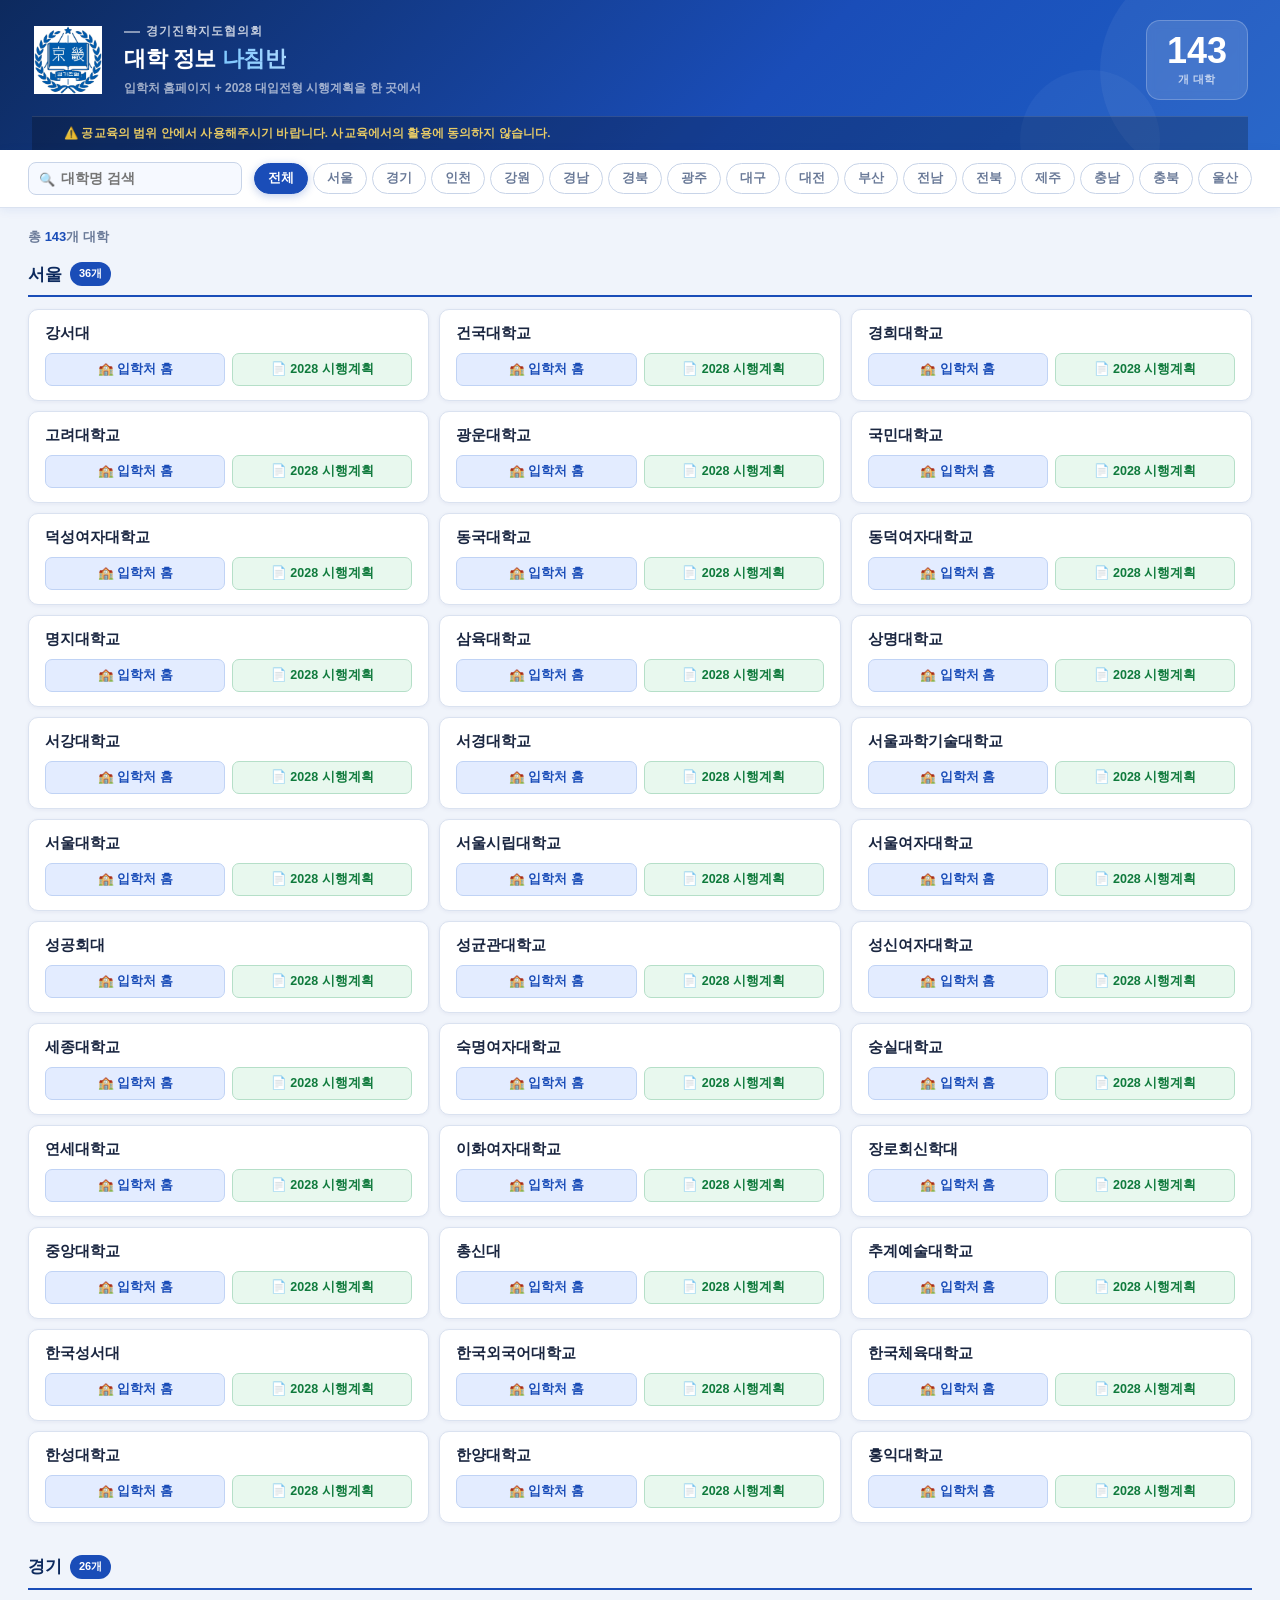
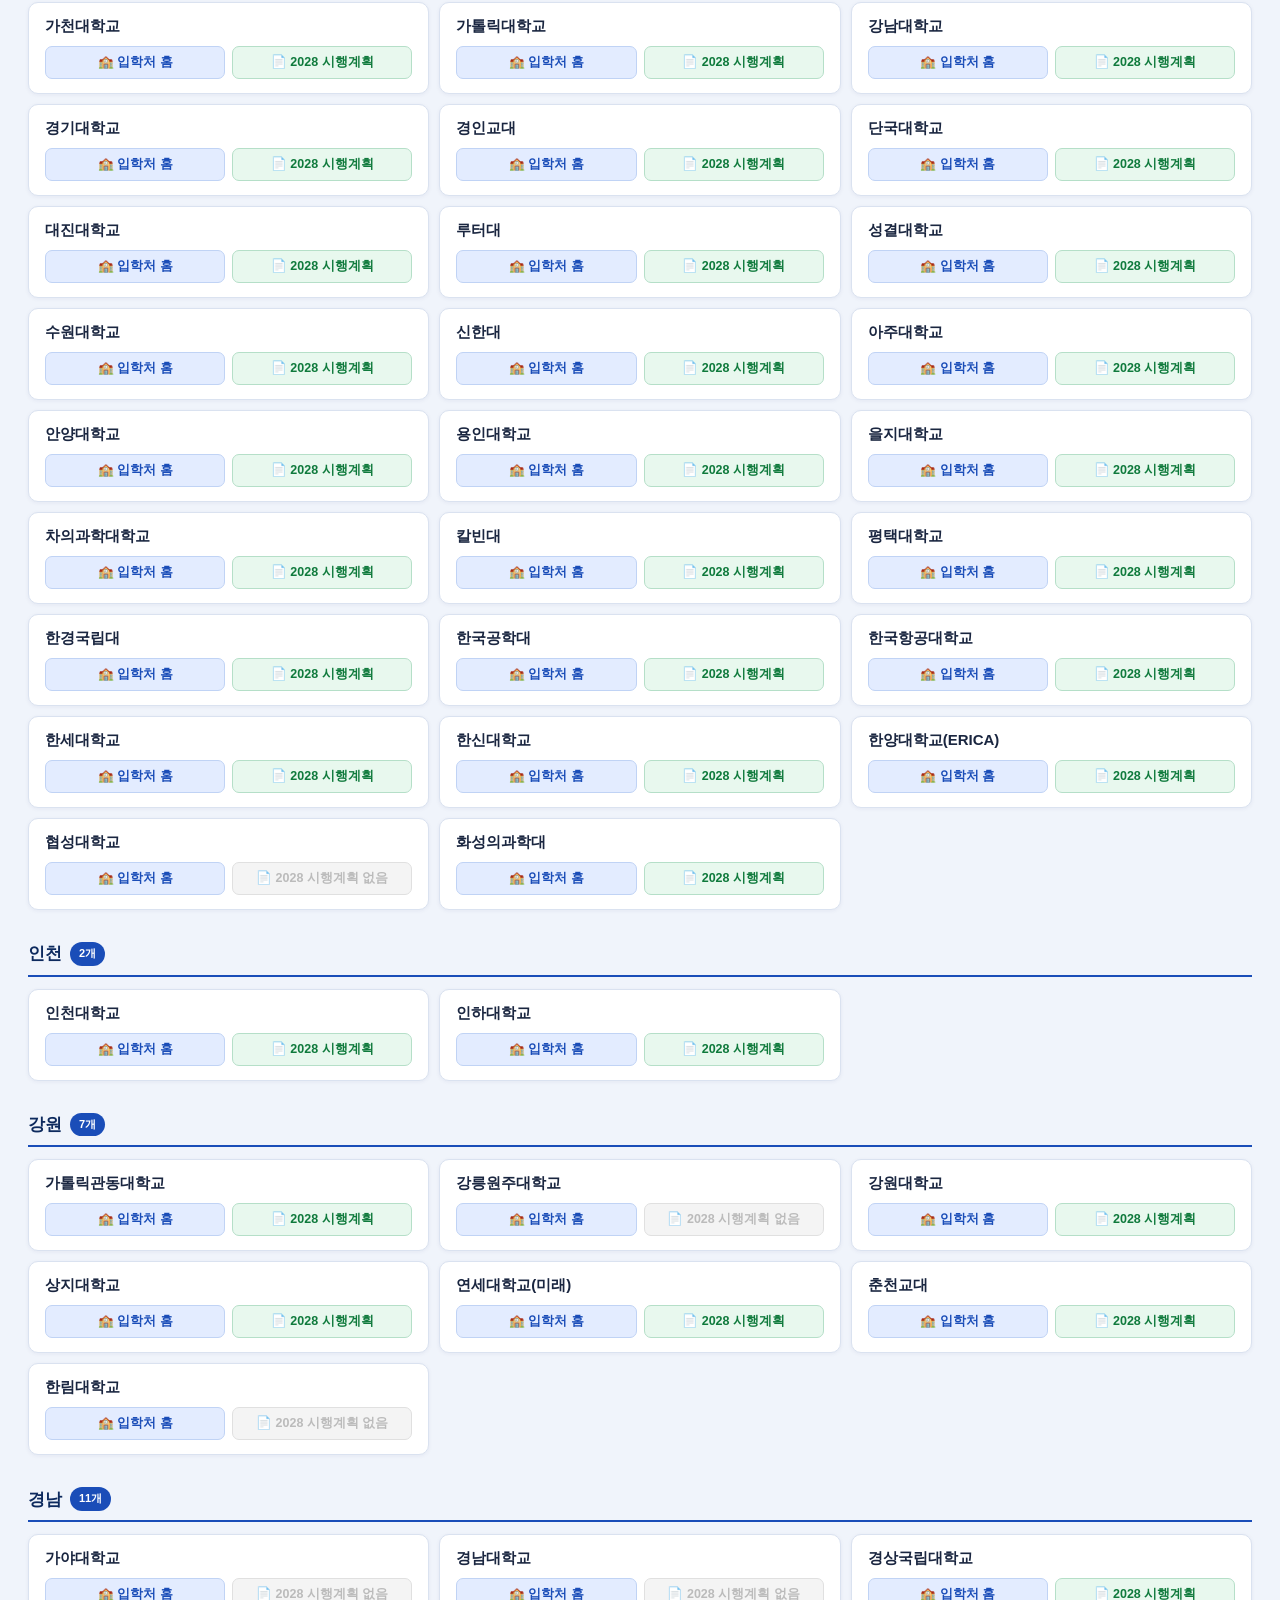
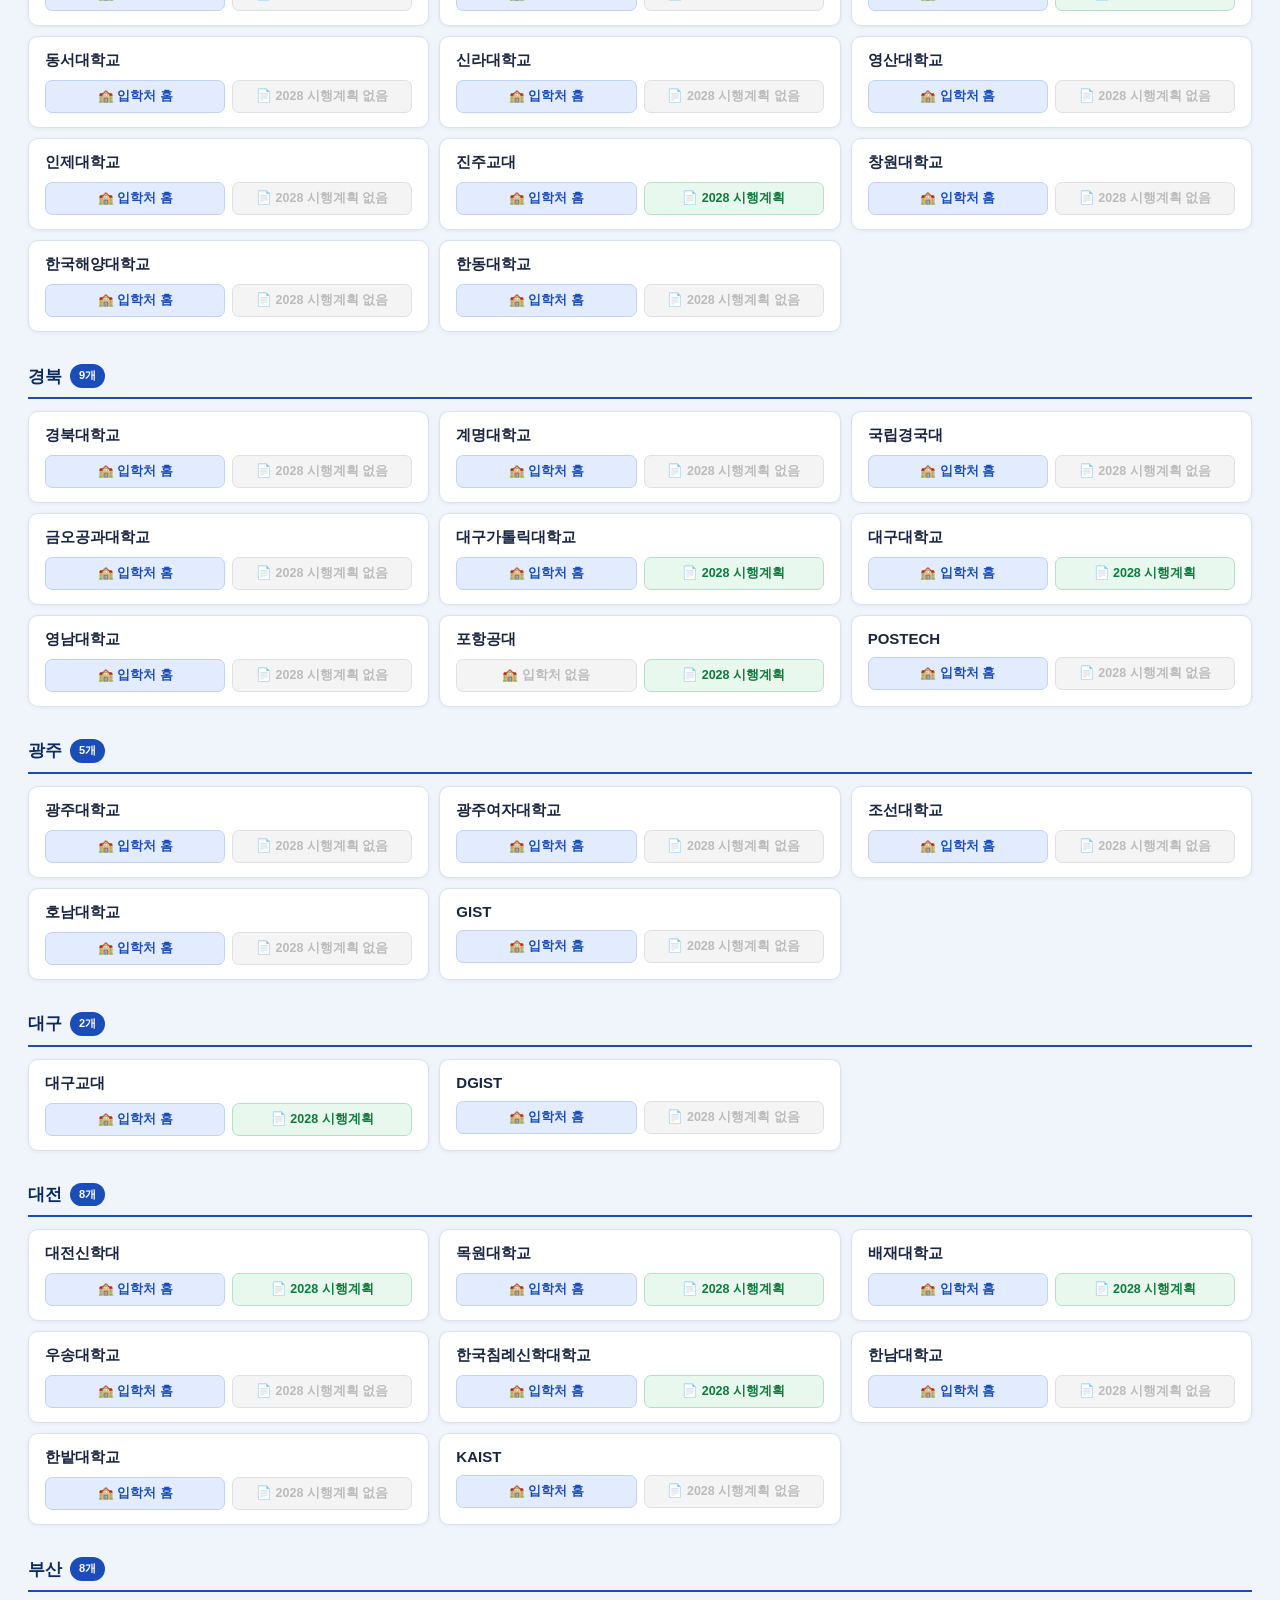
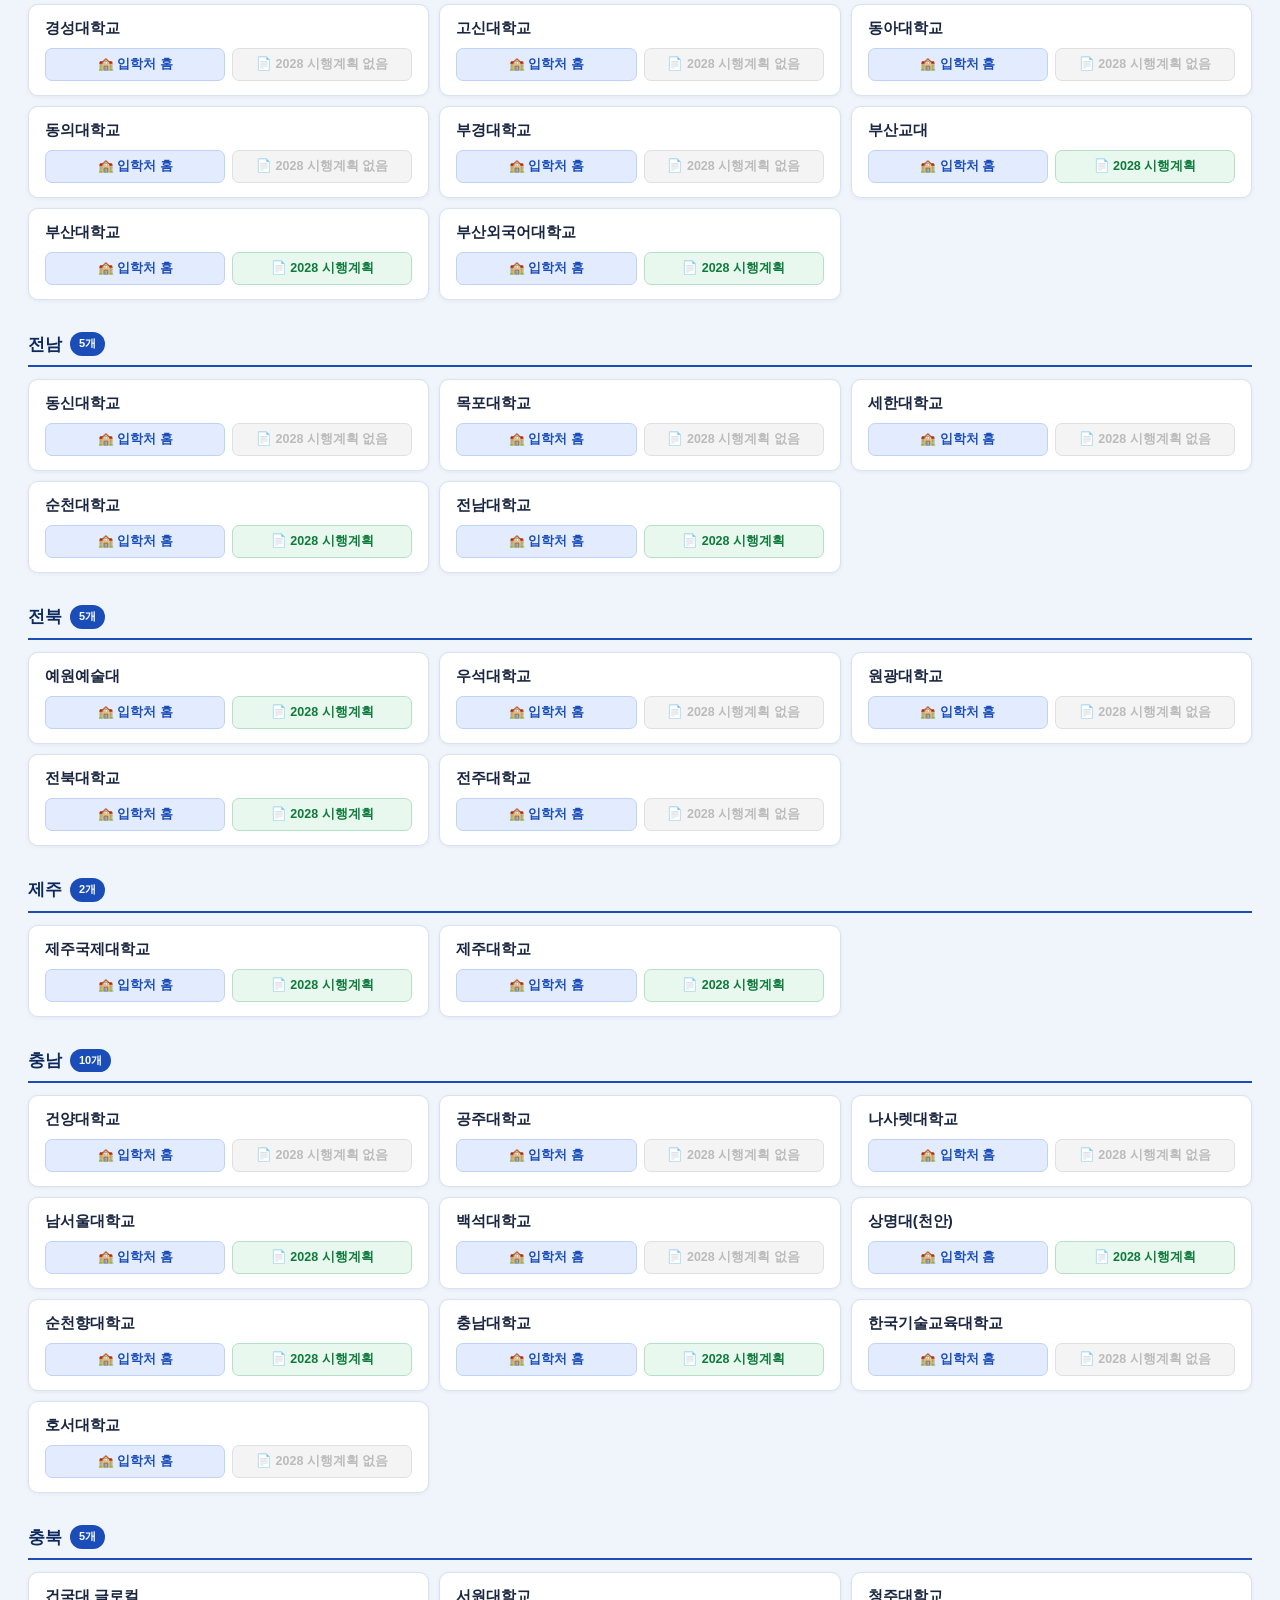
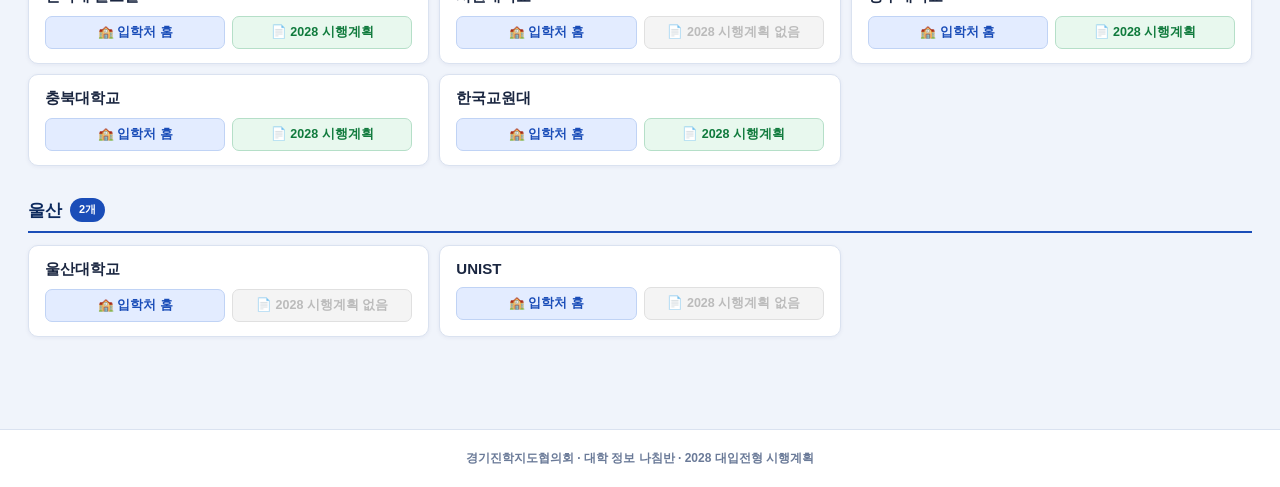
==== commit 46a11078: "나침반 파일 수정" ====
--- a/namdimban.html
+++ b/namdimban.html
@@ -3,114 +3,273 @@
 <head>
 <meta charset="UTF-8">
 <meta name="viewport" content="width=device-width, initial-scale=1.0">
-<title>경기진협 2028 대입전형 시행계획 나침반</title>
+<title>대학 정보 나침반 | 경기진학지도협의회</title>
 <style>
-*,*::before,*::after{box-sizing:border-box;margin:0;padding:0}
-body{font-family:'맑은 고딕','Malgun Gothic','Apple SD Gothic Neo',sans-serif;background:#f0f4fb;color:#1a2640;min-height:100vh}
-
-.header{
-  background:linear-gradient(135deg,#0d2a5e 0%,#1a4db8 60%,#1e5fc6 100%);
-  padding:20px 32px 0 32px;
-  box-shadow:0 3px 16px rgba(13,42,94,.38);
-  position:relative;overflow:hidden;
-}
-.header::before{content:'';position:absolute;top:-40px;right:-40px;width:220px;height:220px;background:rgba(255,255,255,.05);border-radius:50%;}
-.header::after{content:'';position:absolute;bottom:-60px;right:120px;width:140px;height:140px;background:rgba(255,255,255,.04);border-radius:50%;}
-
-.header-main{display:flex;align-items:center;gap:20px;padding-bottom:16px;}
-
-.logo-area{
-  width:72px;height:72px;flex-shrink:0;
+:root {
+  --bg: #f0f4fb;
+  --surface: #ffffff;
+  --border: #dae2f0;
+  --border2: #c8d4e8;
+  --text: #1a2640;
+  --text-muted: #6a7a98;
+  --accent: #1a4db8;
+  --accent-light: #e3ecff;
+        --green: #0f7a3c;
+  --green-light: #e8f8ee;
+  --font: 'Malgun Gothic', '맑은 고딕', sans-serif;
+}
+
+*, *::before, *::after { box-sizing: border-box; margin: 0; padding: 0; }
+
+body {
+  background: var(--bg);
+  color: var(--text);
+  font-family: var(--font);
+  font-weight: 700;
+  min-height: 100vh;
+}
+
+/* ── HEADER ── */
+.header {
+  background: linear-gradient(135deg, #0d2a5e 0%, #1a4db8 60%, #1e5fc6 100%);
+  padding: 20px 32px 0 32px;
+  box-shadow: 0 3px 16px rgba(13,42,94,.38);
+  position: relative;
+  overflow: hidden;
+}
+.header::before { content:''; position:absolute; top:-40px; right:-40px; width:220px; height:220px; background:rgba(255,255,255,.05); border-radius:50%; }
+.header::after  { content:''; position:absolute; bottom:-60px; right:120px; width:140px; height:140px; background:rgba(255,255,255,.04); border-radius:50%; }
+
+.header-main { display:flex; align-items:center; gap:20px; padding-bottom:16px; }
+
+
+.logo-area {
+  width:72px; height:72px; flex-shrink:0;
+  background:transparent;
+  border:none;
+  border-radius:0;
+  display:flex; align-items:center; justify-content:center;
+  box-shadow:none;
+  position:relative; z-index:1; overflow:hidden;
+}
+.logo-area img {
+  width:68px; height:68px; object-fit:contain;
+}
+
+
+.hd-text { flex:1; position:relative; z-index:1; }
+.hd-org {
+  font-size:12px; font-weight:700;
+  color:rgba(255,255,255,.75); letter-spacing:.08em;
+  margin-bottom:5px; display:flex; align-items:center; gap:6px;
+}
+.hd-org::before { content:''; display:inline-block; width:16px; height:1.5px; background:rgba(255,255,255,.5); }
+.hd-title { font-size:22px; font-weight:900; color:#fff; letter-spacing:-.02em; line-height:1.28; }
+.hd-title em { font-style:normal; background:linear-gradient(90deg,#7ec8ff,#a8d8ff); -webkit-background-clip:text; -webkit-text-fill-color:transparent; background-clip:text; }
+.hd-sub { font-size:12px; color:rgba(255,255,255,.6); margin-top:6px; font-weight:700; }
+
+.hd-stat {
+  position:relative; z-index:1;
+  background:rgba(255,255,255,.13); border:1px solid rgba(255,255,255,.22);
+  border-radius:14px; padding:12px 20px; text-align:center; flex-shrink:0;
+  backdrop-filter:blur(4px);
+}
+.stat-num { font-size:36px; font-weight:900; color:#fff; line-height:1; }
+.stat-lbl { font-size:11px; color:rgba(255,255,255,.68); margin-top:3px; font-weight:700; letter-spacing:.04em; }
+
+.notice-bar {
+  position:relative; z-index:1;
+  background:rgba(0,0,0,.22); border-top:1px solid rgba(255,255,255,.12);
+  padding:8px 32px; display:flex; align-items:center; gap:8px;
+}
+.notice-text { font-size:11.5px; font-weight:700; color:rgba(255,220,100,.9); letter-spacing:.01em; line-height:1.5; }
+
+/* ── CONTROLS ── */
+.controls {
+  background:#fff; border-bottom:1px solid var(--border);
+  padding:12px 28px; display:flex; align-items:center; gap:12px;
+  flex-wrap:wrap; position:sticky; top:0; z-index:100;
+  box-shadow: 0 2px 10px rgba(26,77,184,.08);
+}
+
+.search-wrap { position:relative; flex:1; min-width:170px; max-width:300px; }
+.s-ic { position:absolute; left:11px; top:50%; transform:translateY(-50%); color:#8a9ab8; font-size:13px; pointer-events:none; }
+.search-input {
+  width:100%; padding:8px 30px 8px 32px;
+  border:1.5px solid var(--border2); border-radius:8px;
+  font-family:inherit; font-size:13.5px; font-weight:700;
+  color:var(--text); background:#f6f9ff; outline:none;
+  transition:border-color .18s, background .18s;
+}
+.search-input:focus { border-color:var(--accent); background:#fff; }
+.clr { position:absolute; right:9px; top:50%; transform:translateY(-50%); background:none; border:none; color:#aab; cursor:pointer; font-size:15px; display:none; line-height:1; padding:0; }
+.clr.on { display:block; }
+
+
+.rbtns { display:flex; gap:5px; flex-wrap:wrap; }
+.rbtn {
+  padding:6px 13px; border-radius:20px; border:1.5px solid var(--border2);
+  background:#fff; color:var(--text-muted);
+  font-family:inherit; font-size:12.5px; font-weight:700;
+  cursor:pointer; transition:all .16s; white-space:nowrap;
+}
+.rbtn:hover { background:var(--accent-light); border-color:var(--accent); color:var(--accent); }
+.rbtn.on { background:var(--accent); border-color:var(--accent); color:#fff; box-shadow:0 2px 8px rgba(26,77,184,.28); }
+
+/* ── MAIN ── */
+.main { max-width:1380px; margin:0 auto; padding:20px 28px 60px; }
+
+.info-bar { font-size:13px; color:var(--text-muted); font-weight:700; margin-bottom:16px; }
+.info-bar span { color:var(--accent); font-weight:900; }
+
+.rsec { margin-bottom:32px; }
+.rsec-hd {
+  display:flex; align-items:center; gap:8px;
+  margin-bottom:12px; padding-bottom:9px;
+  border-bottom:2.5px solid var(--accent);
+}
+.rsec-name { font-size:17px; font-weight:900; color:#0d2a5e; }
+.rsec-cnt {
+  background:var(--accent); color:#fff;
+  font-size:11px; font-weight:700;
+  border-radius:12px; padding:2px 9px; line-height:1.8;
+}
+
+/* ── CARDS ── */
+.cards {
+  display:grid;
+  grid-template-columns: repeat(auto-fill, minmax(300px, 1fr));
+  gap:10px;
+}
+
+.card {
   background:#fff;
-  border:2px solid rgba(255,255,255,.60);
-  border-radius:16px;
-  display:flex;align-items:center;justify-content:center;
-  box-shadow:0 4px 16px rgba(0,0,0,.25), 0 1px 0 rgba(255,255,255,.4) inset;
-  position:relative;z-index:1;overflow:hidden;
-}
-.logo-area img{
-  width:64px;height:64px;object-fit:contain;
-}
-
-.hd-text{flex:1;position:relative;z-index:1}
-.hd-org{font-size:12px;font-weight:700;color:rgba(255,255,255,.75);letter-spacing:.08em;margin-bottom:5px;display:flex;align-items:center;gap:6px;}
-.hd-org::before{content:'';display:inline-block;width:16px;height:1.5px;background:rgba(255,255,255,.5);}
-.hd-title{font-size:20px;font-weight:900;color:#fff;letter-spacing:-.02em;line-height:1.28;}
-.hd-title em{font-style:normal;background:linear-gradient(90deg,#7ec8ff,#a8d8ff);-webkit-background-clip:text;-webkit-text-fill-color:transparent;background-clip:text;}
-.hd-sub{font-size:11.5px;color:rgba(255,255,255,.58);margin-top:6px;font-weight:400;}
-
-.hd-stat{
-  position:relative;z-index:1;
-  background:rgba(255,255,255,.13);border:1px solid rgba(255,255,255,.22);
-  border-radius:14px;padding:12px 20px;text-align:center;flex-shrink:0;
-  backdrop-filter:blur(4px);
-}
-.stat-num{font-size:36px;font-weight:900;color:#fff;line-height:1;}
-.stat-lbl{font-size:11px;color:rgba(255,255,255,.68);margin-top:3px;font-weight:700;letter-spacing:.04em;}
-
-.notice-bar{
-  position:relative;z-index:1;
-  background:rgba(0,0,0,.22);border-top:1px solid rgba(255,255,255,.12);
-  padding:8px 32px;display:flex;align-items:center;gap:8px;
-}
-.notice-icon{font-size:13px;flex-shrink:0}
-.notice-text{font-size:11.5px;font-weight:700;color:rgba(255,220,100,.90);letter-spacing:.01em;line-height:1.5;}
-
-.controls{
-  background:#fff;border-bottom:1px solid #dae2f0;
-  padding:12px 28px;display:flex;align-items:center;gap:12px;
-  flex-wrap:wrap;position:sticky;top:0;z-index:100;
-  box-shadow:0 2px 10px rgba(26,77,184,.08);
-}
-.search-wrap{position:relative;flex:1;min-width:170px;max-width:290px}
-.s-ic{position:absolute;left:11px;top:50%;transform:translateY(-50%);color:#8a9ab8;font-size:13px;pointer-events:none}
-.search-input{
-  width:100%;padding:8px 32px 8px 32px;
-  border:1.5px solid #cdd8ed;border-radius:8px;
-  font-family:inherit;font-size:13.5px;font-weight:700;
-  color:#1a2640;background:#f6f9ff;outline:none;
-  transition:border-color .18s,background .18s;
-}
-.search-input:focus{border-color:#1a4db8;background:#fff}
-.clr{position:absolute;right:9px;top:50%;transform:translateY(-50%);background:none;border:none;color:#aab;cursor:pointer;font-size:15px;display:none;line-height:1;padding:0;}
-.clr.on{display:block}
-.rbtns{display:flex;gap:5px;flex-wrap:wrap}
-.rbtn{padding:6px 13px;border-radius:20px;border:1.5px solid #cdd8ed;background:#fff;color:#4a5a7a;font-family:inherit;font-size:12.5px;font-weight:700;cursor:pointer;transition:all .16s;white-space:nowrap;}
-.rbtn:hover{background:#e3ecff;border-color:#1a4db8;color:#1a4db8}
-.rbtn.on{background:#1a4db8;border-color:#1a4db8;color:#fff;box-shadow:0 2px 8px rgba(26,77,184,.28)}
-
-.main{max-width:1380px;margin:0 auto;padding:20px 28px 48px}
-.info-bar{font-size:13px;color:#6a7a98;font-weight:700;margin-bottom:16px}
-.info-bar span{color:#1a4db8;font-weight:900}
-
-.rsec{margin-bottom:26px}
-.rsec-hd{display:flex;align-items:center;gap:8px;margin-bottom:11px;padding-bottom:9px;border-bottom:2.5px solid #1a4db8;}
-.rsec-name{font-size:17px;font-weight:900;color:#0d2a5e}
-.rsec-cnt{background:#1a4db8;color:#fff;font-size:11px;font-weight:700;border-radius:12px;padding:2px 9px;line-height:1.8;}
-
-.cards{display:grid;grid-template-columns:repeat(auto-fill,minmax(192px,1fr));gap:8px}
-.card{display:flex;align-items:center;justify-content:space-between;gap:8px;background:#fff;border:1.5px solid #d4dff0;border-radius:10px;padding:12px 14px;cursor:pointer;text-decoration:none;color:#1a2640;box-shadow:0 1px 5px rgba(26,77,184,.07);transition:all .15s;font-weight:700;font-size:14px;}
-.card:hover{background:#eaf1ff;border-color:#1a4db8;box-shadow:0 4px 14px rgba(26,77,184,.16);transform:translateY(-2px);color:#0d2a5e;}
-.arr{color:#b4c0d4;font-size:13px;flex-shrink:0;transition:all .15s}
-.card:hover .arr{color:#1a4db8;transform:translateX(3px)}
-
-.empty{text-align:center;padding:56px 20px;color:#7a8fa8;font-weight:700}
-.empty-ic{font-size:36px;margin-bottom:10px}
-
-footer{background:#0d2a5e;color:rgba(255,255,255,.45);text-align:center;padding:14px;font-size:11.5px;font-weight:700;letter-spacing:.03em;}
-
-@media(max-width:640px){
-  .header{padding:14px 16px 0 16px;}
-  .header-main{padding-bottom:14px;}
-  .logo-area{width:56px;height:56px}
-  .logo-area img{width:48px;height:48px}
-  .hd-title{font-size:15.5px}
-  .stat-num{font-size:26px}
-  .notice-bar{padding:7px 16px;}
-  .notice-text{font-size:10.5px;}
-  .controls{padding:10px 14px}
-  .main{padding:14px 14px 32px}
-  .cards{grid-template-columns:repeat(auto-fill,minmax(150px,1fr))}
+  border:1px solid var(--border);
+  border-radius:10px;
+  padding:14px 16px;
+  display:flex;
+  flex-direction:column;
+  gap:10px;
+  transition:all .18s;
+  box-shadow:0 1px 4px rgba(26,42,94,.06);
+}
+.card:hover {
+  border-color:var(--accent);
+  box-shadow:0 4px 16px rgba(26,77,184,.12);
+  transform:translateY(-1px);
+}
+
+.card-top {
+  display:flex;
+  align-items:center;
+  justify-content:space-between;
+  gap:8px;
+}
+
+.card-name {
+  font-size:15px;
+  font-weight:900;
+  color:var(--text);
+  flex:1;
+}
+
+
+.card-btns {
+  display:flex;
+  gap:7px;
+}
+
+.link-btn {
+  flex:1;
+  display:flex;
+  align-items:center;
+  justify-content:center;
+  gap:5px;
+  padding:7px 10px;
+  border-radius:7px;
+  font-family:inherit;
+  font-size:12.5px;
+  font-weight:700;
+  text-decoration:none;
+  transition:all .15s;
+  border:1.5px solid transparent;
+}
+
+.btn-home {
+  background:var(--accent-light);
+  color:var(--accent);
+  border-color:#c0d3f5;
+}
+.btn-home:hover {
+  background:var(--accent);
+  color:#fff;
+  border-color:var(--accent);
+}
+
+.btn-pdf {
+  background:var(--green-light);
+  color:var(--green);
+  border-color:#b5dfc8;
+}
+.btn-pdf:hover {
+  background:var(--green);
+  color:#fff;
+  border-color:var(--green);
+}
+
+.btn-only {
+  /* single button takes full width */
+  flex:1;
+}
+
+.btn-disabled {
+  background:#f4f4f4;
+  color:#bbb;
+  border-color:#e0e0e0;
+  cursor:not-allowed;
+  pointer-events:none;
+}
+
+/* ── EMPTY ── */
+.empty {
+  text-align:center;
+  padding:80px 20px;
+  color:var(--text-muted);
+  font-size:15px;
+}
+.empty-ic { font-size:40px; margin-bottom:14px; }
+
+/* ── SCROLL TOP ── */
+.scroll-top {
+  position:fixed; bottom:28px; right:28px;
+  width:42px; height:42px;
+  border-radius:6px; background:var(--accent);
+  border:none; color:#fff; font-size:18px;
+  font-weight:700; cursor:pointer; display:none;
+  align-items:center; justify-content:center;
+  z-index:200; font-family:var(--font);
+  box-shadow:0 4px 12px rgba(26,77,184,.35);
+  transition:opacity .2s;
+}
+.scroll-top.visible { display:flex; }
+
+/* ── FOOTER ── */
+footer {
+  text-align:center;
+  padding:20px;
+  font-size:12px;
+  color:var(--text-muted);
+  background:#fff;
+  border-top:1px solid var(--border);
+}
+
+@media (max-width:640px) {
+  .cards { grid-template-columns:1fr; }
+  .header { padding:16px 16px 0; }
+  .controls { padding:10px 16px; }
+  .main { padding:16px 14px 60px; }
+  .hd-title { font-size:17px; }
+  .hd-stat { display:none; }
 }
 </style>
 </head>
@@ -123,17 +282,15 @@
     </div>
     <div class="hd-text">
       <div class="hd-org">경기진학지도협의회</div>
-      <div class="hd-title"><em>2028</em> 대입전형 시행계획 나침반</div>
-      <div class="hd-sub">대학 이름을 클릭하면 시행계획을 바로 다운로드할 수 있습니다</div>
+      <div class="hd-title">대학 정보 <em>나침반</em></div>
+      <div class="hd-sub">입학처 홈페이지 + 2028 대입전형 시행계획을 한 곳에서</div>
     </div>
     <div class="hd-stat">
       <div class="stat-num" id="cnt">—</div>
       <div class="stat-lbl">개 대학</div>
     </div>
-  </div>
-  <div class="notice-bar">
-    <span class="notice-icon">⚠️</span>
-    <span class="notice-text">사교육에서의 활용에 동의하지 않습니다. 공교육의 범위 안에서 사용해주시기 바랍니다.</span>
+  </div>  <div class="notice-bar">
+    <span class="notice-text">⚠️ 공교육의 범위 안에서 사용해주시기 바랍니다. 사교육에서의 활용에 동의하지 않습니다.</span>
   </div>
 </header>
 
@@ -141,8 +298,9 @@
   <div class="search-wrap">
     <span class="s-ic">🔍</span>
     <input class="search-input" id="srch" type="text" placeholder="대학명 검색" autocomplete="off">
-    <button class="clr" id="clr" onclick="clearS()">✕</button>
+    <button class="clr" id="clr" onclick="clearSearch()">✕</button>
   </div>
+  
   <div class="rbtns" id="rbtns"></div>
 </div>
 
@@ -151,61 +309,173 @@
   <div id="body"></div>
 </div>
 
-<footer>경기진학지도협의회 · 2028 대입전형 시행계획 나침반</footer>
+<footer>경기진학지도협의회 · 대학 정보 나침반 · 2028 대입전형 시행계획</footer>
+<button class="scroll-top" id="scrollTop" onclick="window.scrollTo({top:0,behavior:'smooth'})">↑</button>
 
 <script>
-const DATA = [{"name": "가천대", "region": "경기", "url": "https://drive.google.com/open?id=1e6JayrALWW2Smzli4M8zd7Pq7dpx2g5C"}, {"name": "가톨릭대", "region": "서울", "url": "https://drive.google.com/open?id=1-vdDECCcglZ2ZRT2gTzwbjC1ILCdjgGp"}, {"name": "강남대", "region": "경기", "url": "https://drive.google.com/open?id=1FOt26aL1JtY4xXWzokEHELYLWGzlv8lB"}, {"name": "강서대", "region": "서울", "url": "https://drive.google.com/open?id=1jOKHlrbPRvw_hCPlLgL575Q8EE8Gw-0p"}, {"name": "강원대(춘천)", "region": "강원", "url": "https://drive.google.com/file/d/1NgwACUYKPyIlZ6ggoYLnLdaZQEjC7zUi/view?usp=drive_link"}, {"name": "건국대 글로컬", "region": "충북", "url": "https://drive.google.com/open?id=18FRqr5DgVWFCU03zI1yGkTdrDGIvAc44"}, {"name": "건국대", "region": "서울", "url": "https://drive.google.com/open?id=1oiV1aENYl0xBznkpPrDST5EpXzlEGisK"}, {"name": "경기대", "region": "경기", "url": "https://drive.google.com/open?id=1vgVGzs9jKDLfDap8J5gn76ci3N1ObU5W"}, {"name": "경상국립대", "region": "경남", "url": "https://drive.google.com/open?id=1xAL4pPBtSnWjoXC6y9i-V2YdjUjJ1438"}, {"name": "경희대", "region": "서울", "url": "https://drive.google.com/open?id=1gGE2Ua8wI9kDTrPPsJ22ZnQIApHR760t"}, {"name": "고려대", "region": "서울", "url": "https://drive.google.com/open?id=1d007JpZi2EMpe2AKIGOfWXwMMQfbZ6Jl"}, {"name": "광운대", "region": "서울", "url": "https://drive.google.com/open?id=1KSTWnOKI1swNg5q_L41jnDUqkMVk41cm"}, {"name": "국민대", "region": "서울", "url": "https://drive.google.com/open?id=1YB6ePfrXmqB5HMDcoGAtUFhoe-c1lJls"}, {"name": "단국대(죽전, 천안 통합)", "region": "경기", "url": "https://drive.google.com/open?id=1Fe7ccQX5v8aCxC1j46-QkMmaYdFoLctS"}, {"name": "대구교대", "region": "대구", "url": "https://drive.google.com/open?id=1tgoZ9XL3hpL0_L76Kltfk4b09DS9IQ-P"}, {"name": "대전신학대", "region": "대전", "url": "https://drive.google.com/open?id=1Tqxett-vQ7Rm2N19B1BB9Km737WLio8W"}, {"name": "대진대", "region": "경기", "url": "https://drive.google.com/open?id=1O4GiX1f0o2tmHawuTozJsIg7pT4mFD-7"}, {"name": "덕성여대", "region": "서울", "url": "https://drive.google.com/open?id=1FVjCqNzkF5taSwPlNNU8hwXAtCtb2L1m"}, {"name": "동국대", "region": "서울", "url": "https://drive.google.com/open?id=1-8dyqXRbDkWOioKV83jZXtcldQgBSulE"}, {"name": "동덕여대", "region": "서울", "url": "https://drive.google.com/open?id=1ghbUYgrtGQx_oCVgpQd6gXGkvUK3pxNB"}, {"name": "루터대", "region": "경기", "url": "https://drive.google.com/open?id=19YGREAor525E4YhIv7PYLbaUEsp5lzmK"}, {"name": "명지대(서울, 용인 통합)", "region": "서울", "url": "https://drive.google.com/open?id=1pN7aR--I_8xKIkzV8VL9czbQYfH-ED22"}, {"name": "목원대", "region": "대전", "url": "https://drive.google.com/open?id=1zHyi6kmhCgu2g6aP4_-v9nr5SPgvC0zM"}, {"name": "배재대", "region": "대전", "url": "https://drive.google.com/open?id=1omJC_B_uyY1tV0mfPojEOJYoq4Z2mvgO"}, {"name": "부산교대", "region": "부산", "url": "https://drive.google.com/open?id=1UA-BochF7_x3D5ZUDRnrNhtKMD6ZZqPD"}, {"name": "삼육대", "region": "서울", "url": "https://drive.google.com/open?id=1yRUZbsIyycMZy2AU5fTJMn1XsnuxQzEy"}, {"name": "상명대", "region": "서울", "url": "https://drive.google.com/open?id=1jFnVSgAM1NUkFg8JsYB_WfmPI1bsSQYX"}, {"name": "상명대(천안)", "region": "충남", "url": "https://drive.google.com/open?id=1OUBOm5yt-Xj7Dyn0h22BwDAGdMiA9ZUS"}, {"name": "상지대", "region": "강원", "url": "https://drive.google.com/open?id=1txaURMsS-HzAIrRUgGL2VU-oOJ60-CzY"}, {"name": "서강대", "region": "서울", "url": "https://drive.google.com/open?id=1iLtNCPMqk751nXsyD8wgEha0qWPSwuSQ"}, {"name": "서경대", "region": "서울", "url": "https://drive.google.com/open?id=1A5LDPxz8hdZy505JR4oTAvQjHtTOvTv_"}, {"name": "서울과기대", "region": "서울", "url": "https://drive.google.com/open?id=19cQ7yW6eSJeiQGg1THLc7er5UClQmyMR"}, {"name": "서울교대", "region": "서울", "url": "https://drive.google.com/open?id=1vV3L_OAczmQuoOnLAE21hhGbscgpodAG"}, {"name": "서울대", "region": "서울", "url": "https://drive.google.com/open?id=1bvEkkRsWvn5PDJvtICZ7xqAV-8dG3cfQ"}, {"name": "서울시립대", "region": "서울", "url": "https://drive.google.com/open?id=1GTFDkV1BxnQZyVw-7SGau1H2cz6dZWw8"}, {"name": "서울신학대", "region": "경기", "url": "https://drive.google.com/open?id=19q5HLzXjuIq5dFpqiGa5-cnDfrURjM6Y"}, {"name": "서울여대", "region": "서울", "url": "https://drive.google.com/open?id=1KT9vFZZOkmJqVTFlkd5xs0yNAZBA5heE"}, {"name": "서울한영대", "region": "서울", "url": "https://drive.google.com/open?id=1809SOx4mP7v5Ry2ITTYjXxxmN5UPoEfi"}, {"name": "성결대", "region": "경기", "url": "https://drive.google.com/open?id=1beDB3U4T9AwsLGxVYIznqmodrH774Vlo"}, {"name": "성공회대", "region": "서울", "url": "https://drive.google.com/open?id=1f-JaNGwqhoj5wRpVPyPaHz8kR8c8oSXt"}, {"name": "성균관대", "region": "서울", "url": "https://drive.google.com/open?id=1rB-RUieTYBroJ9CQiP3eB2FSS8QOF7hU"}, {"name": "성신여대", "region": "서울", "url": "https://drive.google.com/open?id=1gU0XVoGiHNL4vnCEKI69bSZN_O1b4gHT"}, {"name": "세종대", "region": "서울", "url": "https://drive.google.com/open?id=1YfV_KCxA1ANe3waidwHMvy5NoDWPuWrD"}, {"name": "수원대", "region": "경기", "url": "https://drive.google.com/open?id=1lK08b4Z1yzjJtwceomcod4vby8fTVC5I"}, {"name": "숙명여대", "region": "서울", "url": "https://drive.google.com/open?id=1gK0X4gIRZQc_njXTIw6qPBsz5RUNQU-o"}, {"name": "순천향대", "region": "충남", "url": "https://drive.google.com/open?id=1AT0fpwQmGbb9da5joY5JlnIK1-etNcxB"}, {"name": "숭실대", "region": "서울", "url": "https://drive.google.com/open?id=1X56oSxZ-4RsYAwSnaZueS_duBtx1Yj49"}, {"name": "신한대", "region": "경기", "url": "https://drive.google.com/open?id=11QhBfgTUq2anaRjshshsCd1b1x4ULZ1i"}, {"name": "아주대", "region": "경기", "url": "https://drive.google.com/open?id=10_r1wV8fnH7Cl0ZluaFtfVO4PsD-Tuvj"}, {"name": "안양대", "region": "경기", "url": "https://drive.google.com/open?id=1IgwbLoEFF_0WYs7sJjyoOTo8h4yn32oR"}, {"name": "연세대", "region": "서울", "url": "https://drive.google.com/open?id=1yPVslVag5sEUrrXURemqNATiwFAgTpCX"}, {"name": "연세대(미래)", "region": "강원", "url": "https://drive.google.com/open?id=1K5v8rjwzwnZOTLNAINzhTAnGb8jKuqLr"}, {"name": "예원예술대", "region": "전북", "url": "https://drive.google.com/open?id=1uk6ghzuxp0jM-9G7ewOfrtpEuPU5xHgK"}, {"name": "용인대", "region": "경기", "url": "https://drive.google.com/open?id=1DV760A6rDgvwYrYEZApqj5Yp7HyP9pAL"}, {"name": "을지대", "region": "경기", "url": "https://drive.google.com/open?id=1PFeqKRy1tAoT9S7SZtukA7_ZNFOR8_eR"}, {"name": "이화여대", "region": "서울", "url": "https://drive.google.com/file/d/1VQgE3qjrK39g1ajC8bPfSP4WIPbuimrU/view?usp=sharing"}, {"name": "인천대", "region": "인천", "url": "https://drive.google.com/open?id=1IbGH77ZtJvdmwrnqezwSY8iJqTJFOtRK"}, {"name": "인하대", "region": "인천", "url": "https://drive.google.com/open?id=1krndaYhMEqrtEDO2-NwgwZT6R-CkgXMH"}, {"name": "장로회신학대", "region": "서울", "url": "https://drive.google.com/open?id=1JyMa9nasp4oXTiKVUzIperL7Cap28BuP"}, {"name": "전북대", "region": "전북", "url": "https://drive.google.com/open?id=155SYHT5jF3kAMToms1UECmQcLEFX6qlr"}, {"name": "제주대", "region": "제주", "url": "https://drive.google.com/open?id=1wbYinhGXzxgwGvGvQrBCXvM7ZJ73pF5l"}, {"name": "중앙대", "region": "서울", "url": "https://drive.google.com/open?id=17IHwSINrAaUb8F9WzTkyi2b1r0SK5FzZ"}, {"name": "진주교대", "region": "경남", "url": "https://drive.google.com/open?id=1EQl5WDNeeRFIQWUJ5E2A0h142sVgVB0Q"}, {"name": "차의과학대", "region": "경기", "url": "https://drive.google.com/open?id=1_XIusVqfr9d4-QGzYbj03Wk_4OcJFJjE"}, {"name": "청주교대", "region": "충북", "url": "https://drive.google.com/open?id=1P-ozkErusEhug7KQA-EbzSc0aMwsQpxz"}, {"name": "총신대", "region": "서울", "url": "https://drive.google.com/open?id=1xUP_9fly_RKvjSUvLCYB4kRFkOYNceEb"}, {"name": "추계예술대", "region": "서울", "url": "https://drive.google.com/open?id=1pdZub7FaGgNY_ZVqp8ecBCJP3OwM0A6R"}, {"name": "춘천교대", "region": "강원", "url": "https://drive.google.com/open?id=1LxYTx9owvq54ZxVG6EsVQQkLAP-NJCyJ"}, {"name": "충남대", "region": "대전", "url": "https://drive.google.com/open?id=1HLYQmFQNUzslk_wwA8EciFyDAus6y8cA"}, {"name": "충북대", "region": "충북", "url": "https://drive.google.com/open?id=1j9AIjyMFe_bdmaPlf-3TVSi-meC4ua2F"}, {"name": "칼빈대", "region": "경기", "url": "https://drive.google.com/open?id=1pZIW8ruJhmRDyWe3VeMegIzRdVQT0Lyh"}, {"name": "평택대", "region": "경기", "url": "https://drive.google.com/open?id=1N-cRlvnMVh2jmuTjpyWUOB7LTnWRCfFD"}, {"name": "포항공대", "region": "경북", "url": "https://drive.google.com/open?id=1kYe5WH2V7uleOFHSx7ME14WqfdhppOO0"}, {"name": "한경국립대", "region": "경기", "url": "https://drive.google.com/open?id=1-Txu4Of_5aMSXl9IfEFxFaNR3OmdUl_V"}, {"name": "한국공학대", "region": "경기", "url": "https://drive.google.com/open?id=16xGrxGfK6pDa7Lx_tBpzzSZ_ZKKKg8jC"}, {"name": "한국교원대", "region": "충북", "url": "https://drive.google.com/open?id=1W3AcKDFSfpAfsGsz4i_arBSWaRNtRrRm"}, {"name": "한국성서대", "region": "서울", "url": "https://drive.google.com/open?id=1sKkNx-YVx4iBpdk741uxBzpaLq9jaihQ"}, {"name": "한국외대", "region": "서울", "url": "https://drive.google.com/open?id=18D47sENDi2Yq7W_SeRI8mOzlRSro58uG"}, {"name": "한국체대", "region": "서울", "url": "https://drive.google.com/open?id=1SJDBGRhXREkCbwabba83tlnYKRrzH1-G"}, {"name": "한국침례신학대학교", "region": "대전", "url": "https://drive.google.com/open?id=1m54i9tGf_K8vxK_-06N6Z-KLN62vXa56"}, {"name": "한국항공대", "region": "경기", "url": "https://drive.google.com/open?id=1YUU4wJ9L8I7LzyH0cudbQFkoHgAFJJ2-"}, {"name": "한성대", "region": "서울", "url": "https://drive.google.com/open?id=1TDK-UJueFe0bQxejGnmBta3y7GQ6sMvf"}, {"name": "한세대", "region": "경기", "url": "https://drive.google.com/open?id=1WIBdL0StZq4jeCaM2FgtDqBB-qiSWNP5"}, {"name": "한신대", "region": "경기", "url": "https://drive.google.com/open?id=15AxjX3ikuwRxCGQtmWgw8f5TJrFl78Mu"}, {"name": "한양대", "region": "서울", "url": "https://drive.google.com/open?id=1L9GDoXkwtyU3pSDWpI-uarpPnDzbPQSZ"}, {"name": "한양대(ERICA)", "region": "경기", "url": "https://drive.google.com/open?id=1-ScJVd9ICO7EIy_A9Fam7aqIrMAdYaOA"}, {"name": "홍익대", "region": "서울", "url": "https://drive.google.com/open?id=1iWJU_uR5reI4JWpSombXZHwUlYfm7m7w"}, {"name": "화성의과학대", "region": "경기", "url": "https://drive.google.com/open?id=1Vb84PfEafHQOFkkfg967zYJQLMs7VEtB"}, {"name": "동국대(WISE)", "region": "경북", "url": "https://drive.google.com/file/d/1N066glyfNnLILySf8Rw7jzsszPjKdm8j/view?usp=drive_link"}, {"name": "부산대", "region": "부산", "url": "https://drive.google.com/file/d/1npqTopTsZW1mW4M2lDzBOp3PH9wwJcZU/view?usp=drive_link"}, {"name": "서울장신대", "region": "경기", "url": "https://drive.google.com/file/d/1wyJ5PRkqCv8IL-QQHUMFUch-XRaAehPy/view?usp=drive_link"}, {"name": "전남대", "region": "광주", "url": "https://drive.google.com/file/d/1cIpvRgL0src-iSlpyqqUnlQl_2Iiqzym/view?usp=drive_link"}, {"name": "중앙승가대", "region": "경기", "url": "https://drive.google.com/file/d/1o7JVtebQGiqBExAS855cPdAeXMP8_CGY/view?usp=drive_link"}, {"name": "경인교대", "region": "경기", "url": "https://drive.google.com/file/d/1I1VO_0wmkkbZDqSSDJvjSZkVz2_3kTt9/view?usp=sharing"}];
-const REGION_ORDER = ['서울','경기','인천','강원','경남','경북','광주','대구','대전','부산','전북','제주','충남','충북'];
-let selR='ALL', srch='';
-
-function korSort(a,b){return a.name.localeCompare(b.name,'ko')}
-function grouped(arr){
-  const m={};
-  arr.forEach(u=>{if(!m[u.region])m[u.region]=[];m[u.region].push(u);});
-  Object.keys(m).forEach(k=>m[k].sort(korSort));
-  return m;
-}
-
-const allR=[...new Set(DATA.map(u=>u.region))];
-const ordR=REGION_ORDER.filter(r=>allR.includes(r));
-
-function renderBtns(){
-  document.getElementById('rbtns').innerHTML=
-    [['ALL','전체'],...ordR.map(r=>[r,r])].map(([v,l])=>
-      `<button class="rbtn${v===selR?' on':''}" onclick="setR('${v}')">${l}</button>`
+// ── 데이터 ──────────────────────────────────────────────────────────────────
+
+// 입학처 데이터: {지역: [[대학명, URL, 설립유형], ...]}
+const HOME_RAW = {
+  "서울": [["건국대학교","https://enter.konkuk.ac.kr/main.do","사립"],["경희대학교","https://iphak.khu.ac.kr","사립"],["고려대학교","https://oku.korea.ac.kr","사립"],["광운대학교","https://iphak.kw.ac.kr/main.php","사립"],["국민대학교","https://admission.kookmin.ac.kr","사립"],["덕성여자대학교","https://www.duksung.ac.kr/iphak/main.do","사립"],["동국대학교","https://ipsi.dongguk.edu","사립"],["동덕여자대학교","https://ipsi.dongduk.ac.kr","사립"],["명지대학교","https://iphak.mju.ac.kr","사립"],["삼육대학교","https://ipsi.syu.ac.kr","사립"],["상명대학교","https://admission.smu.ac.kr","사립"],["서강대학교","https://admission.sogang.ac.kr/enter/html/main/index.asp","사립"],["서경대학교","https://go.skuniv.ac.kr","사립"],["서울과학기술대학교","https://admission.seoultech.ac.kr","국립"],["서울대학교","https://admission.snu.ac.kr","국립"],["서울시립대학교","https://admission.uos.ac.kr","공립"],["서울여자대학교","https://admission.swu.ac.kr","사립"],["성균관대학교","https://admission.skku.edu","사립"],["성신여자대학교","https://admission.sungshin.ac.kr","사립"],["세종대학교","https://ipsi.sejong.ac.kr","사립"],["숙명여자대학교","https://admission.sookmyung.ac.kr/admission/html/main/main.asp","사립"],["숭실대학교","https://iphak.ssu.ac.kr","사립"],["연세대학교","https://admission.yonsei.ac.kr","사립"],["이화여자대학교","https://admission.ewha.ac.kr","사립"],["중앙대학교","https://admission.cau.ac.kr/main.do","사립"],["추계예술대학교","https://enter.chugye.ac.kr/main.do","사립"],["한국외국어대학교","https://adms.hufs.ac.kr/index.do","사립"],["한국체육대학교","https://www.knsu.ac.kr/ipsi/index.do","국립"],["한성대학교","https://enter.hansung.ac.kr","사립"],["한양대학교","https://go.hanyang.ac.kr/gate.do","사립"],["홍익대학교","https://admission.hongik.ac.kr/main","사립"],["강서대","https://entrance.gangseo.ac.kr/kcui/mainService","사립"],["성공회대","https://enter.skhu.ac.kr/enter/index.do","사립"],["장로회신학대","https://www.puts.ac.kr/ipsi/db/db_admission_v1/","사립"],["총신대","https://admission.csu.ac.kr/","사립"],["한국성서대","https://ipsi.bible.ac.kr/","사립"]],
+  "경기": [["가천대학교","https://admission.gachon.ac.kr","사립"],["가톨릭대학교","https://ipsi.catholic.ac.kr","사립"],["강남대학교","https://admission.kangnam.ac.kr/main.htm","사립"],["경기대학교","https://enter.kyonggi.ac.kr/index.do","사립"],["단국대학교","https://ipsi.dankook.ac.kr/intro.html","사립"],["대진대학교","https://admission.daejin.ac.kr/main.do","사립"],["성결대학교","https://ipsi.sungkyul.ac.kr","사립"],["수원대학교","https://ipsi.suwon.ac.kr/","사립"],["아주대학교","https://www.iajou.ac.kr","사립"],["안양대학교","https://enter.anyang.ac.kr/main","사립"],["용인대학교","https://ipsi.yongin.ac.kr/index.do","사립"],["을지대학교","https://admission.eulji.ac.kr/","사립"],["차의과학대학교","https://admission.cha.ac.kr","사립"],["평택대학교","https://entrance.ptu.ac.kr","사립"],["한국항공대학교","https://ibhak.kau.ac.kr","사립"],["한세대학교","https://ipsi.hansei.ac.kr/sites/ipsi/index.do","사립"],["한신대학교","https://ent.hs.ac.kr","사립"],["한양대학교(ERICA)","https://goerica.hanyang.ac.kr/admission/html/main/main.asp","사립"],["협성대학교","https://iphak.uhs.ac.kr/jungsi/mojip.do","사립"],["경인교대","https://ipsi.ginue.ac.kr/ipsi/Main.do","국립"],["루터대","http://ltu-admission.ac.kr/index_.html","사립"],["신한대","https://ipsi.shinhan.ac.kr/","사립"],["칼빈대","http://www.calvin.ac.kr/iphak/index.do","사립"],["한경국립대","https://ipsi.hknu.ac.kr/","국립"],["한국공학대","https://iphak.tukorea.ac.kr/main.htm","사립"],["화성의과학대","https://www.hsmu.ac.kr/admission/main/index.do","사립"]],
+  "인천": [["인천대학교","https://admission.inu.ac.kr/main.do","공립"],["인하대학교","https://admission.inha.ac.kr","사립"]],
+  "강원": [["가톨릭관동대학교","https://www.cku.ac.kr/iphak/index.do","사립"],["강릉원주대학교","https://iphak.gwnu.ac.kr/sites/iphak/index.do","국립"],["강원대학교","https://admission.kangwon.ac.kr","국립"],["상지대학교","https://www.sangji.ac.kr/go/index.do","사립"],["연세대학교(미래)","https://mirae.yonsei.ac.kr/wj/2349/subview.do","사립"],["한림대학교","https://admission.hallym.ac.kr/admission/index.do","사립"],["춘천교대","https://www.cnue.ac.kr/enter/index.do","국립"]],
+  "대전": [["KAIST","https://admission.kaist.ac.kr","국립"],["목원대학교","https://enter.mokwon.ac.kr","사립"],["배재대학교","https://enter.pcu.ac.kr","사립"],["우송대학교","https://ent.wsu.ac.kr","사립"],["한남대학교","https://ibsi.hannam.ac.kr","사립"],["한밭대학교","https://www.hanbat.ac.kr/admission/","국립"],["대전신학대","https://ipsi.daejeon.ac.kr/","사립"],["한국침례신학대학교","https://ipsi.kbtus.ac.kr/ipsi/Main.do","사립"]],
+  "충북": [["서원대학교","https://www.seowon.ac.kr/iphak/index.do","사립"],["청주대학교","https://www.cju.ac.kr/ipsi/index.do","사립"],["충북대학교","https://ipsi.chungbuk.ac.kr","국립"],["한국교원대","https://www.knue.ac.kr/ipsi/index.do","국립"],["건국대 글로컬","https://ibsi.konkuk.ac.kr","사립"]],
+  "충남": [["건양대학교","https://ipsi.konyang.ac.kr","사립"],["공주대학교","https://ipsi.kongju.ac.kr","국립"],["나사렛대학교","https://ipsi.kornu.ac.kr/sites/ipsi/index.do","사립"],["남서울대학교","https://consult.mncapro.co.kr/solution/nsuipsi","사립"],["백석대학교","https://ipsi.bu.ac.kr","사립"],["순천향대학교","https://ipsi.sch.ac.kr","사립"],["충남대학교","https://ipsi.cnu.ac.kr","국립"],["한국기술교육대학교","https://www.koreatech.ac.kr/index.es?sid=a4","국립"],["호서대학교","https://ipsi.hoseo.ac.kr","사립"],["상명대(천안)","https://admission.smu.ac.kr","사립"]],
+  "대구": [["DGIST","https://admission.dgist.ac.kr","국립"],["대구교대","https://ipsi.dnue.ac.kr","국립"]],
+  "경북": [["POSTECH","https://adm-u.postech.ac.kr/","사립"],["경북대학교","https://ipsi1.knu.ac.kr","국립"],["계명대학교","https://www.gokmu.ac.kr","사립"],["국립경국대","https://www.gknu.ac.kr/main/html.do?menu_idx=2","국립"],["금오공과대학교","https://www.kumoh.ac.kr/ipsi/index.do","국립"],["대구가톨릭대학교","https://ibsi.cu.ac.kr","사립"],["대구대학교","https://ipsi.daegu.ac.kr","사립"],["영남대학교","https://enter.yu.ac.kr","사립"]],
+  "부산": [["경성대학교","https://ipsi.ks.ac.kr","사립"],["고신대학교","https://dream.kosin.ac.kr","사립"],["동아대학교","https://ent.donga.ac.kr","사립"],["동의대학교","https://www.deu.ac.kr/Admissions/index.htm","사립"],["부경대학교","https://iphak.pknu.ac.kr","국립"],["부산대학교","https://go.pusan.ac.kr","국립"],["부산외국어대학교","https://enter.bufs.ac.kr","사립"],["부산교대","https://www.bnue.ac.kr/ipsi","국립"]],
+  "경남": [["가야대학교","https://ipsi.kaya.ac.kr","사립"],["경남대학교","https://ipsi.kyungnam.ac.kr","사립"],["경상국립대학교","https://www.gnu.ac.kr/new/main.do","국립"],["동서대학교","https://ipsi.dongseo.ac.kr","사립"],["신라대학교","https://ipsi.silla.ac.kr","사립"],["영산대학교","https://www.ysu.ac.kr/ysu/1010/subview.do","사립"],["인제대학교","https://iphak.inje.ac.kr","사립"],["창원대학교","https://www.changwon.ac.kr/ipsi/main.do","국립"],["한국해양대학교","https://www.kmou.ac.kr/ipsi/","국립"],["한동대학교","https://www.handong.edu/kor/admission","사립"],["진주교대","https://www.cue.ac.kr/enter/Main.do","국립"]],
+  "울산": [["UNIST","https://adm-u.unist.ac.kr/admission/index.do","국립"],["울산대학교","https://iphak.ulsan.ac.kr","사립"]],
+  "광주": [["GIST","https://admission.gist.ac.kr","국립"],["광주대학교","https://iphak.gwangju.ac.kr","사립"],["광주여자대학교","https://ipsi.kwu.ac.kr","사립"],["조선대학교","https://i.chosun.ac.kr/intro","사립"],["호남대학교","https://enter.honam.ac.kr","사립"]],
+  "전북": [["우석대학교","https://enter.woosuk.ac.kr","사립"],["원광대학교","https://ipsi.wku.ac.kr","사립"],["전북대학교","https://enter.jbnu.ac.kr","국립"],["전주대학교","https://iphak.jj.ac.kr","사립"],["예원예술대","https://admission.yewon.ac.kr/main/","사립"]],
+  "전남": [["동신대학교","https://www.dsu.ac.kr/dsu/1001/subview.do","사립"],["목포대학교","https://ipsi.mokpo.ac.kr","국립"],["세한대학교","https://www.sehan.ac.kr/sehan/1004/subview.do","사립"],["순천대학교","https://www.scnu.ac.kr/iphak/main.do","국립"],["전남대학교","https://admission.jnu.ac.kr","국립"]],
+  "제주": [["제주국제대학교","https://apply.jeju.ac.kr","사립"],["제주대학교","https://ibsi.jejunu.ac.kr","국립"]]
+};
+// 나침반 데이터: [{name, region, url}]
+const PDF_RAW = [{"name":"가천대","region":"경기","url":"https://drive.google.com/open?id=1e6JayrALWW2Smzli4M8zd7Pq7dpx2g5C"},{"name":"가톨릭대","region":"서울","url":"https://drive.google.com/open?id=1-vdDECCcglZ2ZRT2gTzwbjC1ILCdjgGp"},{"name":"강남대","region":"경기","url":"https://drive.google.com/open?id=1FOt26aL1JtY4xXWzokEHELYLWGzlv8lB"},{"name":"강서대","region":"서울","url":"https://drive.google.com/open?id=1jOKHlrbPRvw_hCPlLgL575Q8EE8Gw-0p"},{"name":"강원대(춘천)","region":"강원","url":"https://drive.google.com/file/d/1NgwACUYKPyIlZ6ggoYLnLdaZQEjC7zUi/view?usp=drive_link"},{"name":"건국대 글로컬","region":"충북","url":"https://drive.google.com/open?id=18FRqr5DgVWFCU03zI1yGkTdrDGIvAc44"},{"name":"건국대","region":"서울","url":"https://drive.google.com/open?id=1oiV1aENYl0xBznkpPrDST5EpXzlEGisK"},{"name":"경기대","region":"경기","url":"https://drive.google.com/open?id=1vgVGzs9jKDLfDap8J5gn76ci3N1ObU5W"},{"name":"경상국립대","region":"경남","url":"https://drive.google.com/open?id=1xAL4pPBtSnWjoXC6y9i-V2YdjUjJ1438"},{"name":"경희대","region":"서울","url":"https://drive.google.com/open?id=1gGE2Ua8wI9kDTrPPsJ22ZnQIApHR760t"},{"name":"고려대","region":"서울","url":"https://drive.google.com/open?id=1d007JpZi2EMpe2AKIGOfWXwMMQfbZ6Jl"},{"name":"광운대","region":"서울","url":"https://drive.google.com/open?id=1KSTWnOKI1swNg5q_L41jnDUqkMVk41cm"},{"name":"국민대","region":"서울","url":"https://drive.google.com/open?id=1YB6ePfrXmqB5HMDcoGAtUFhoe-c1lJls"},{"name":"단국대(죽전, 천안 통합)","region":"경기","url":"https://drive.google.com/open?id=1Fe7ccQX5v8aCxC1j46-QkMmaYdFoLctS"},{"name":"대구교대","region":"대구","url":"https://drive.google.com/open?id=1tgoZ9XL3hpL0_L76Kltfk4b09DS9IQ-P"},{"name":"대전신학대","region":"대전","url":"https://drive.google.com/open?id=1Tqxett-vQ7Rm2N19B1BB9Km737WLio8W"},{"name":"대진대","region":"경기","url":"https://drive.google.com/open?id=1O4GiX1f0o2tmHawuTozJsIg7pT4mFD-7"},{"name":"덕성여대","region":"서울","url":"https://drive.google.com/open?id=1FVjCqNzkF5taSwPlNNU8hwXAtCtb2L1m"},{"name":"동국대","region":"서울","url":"https://drive.google.com/open?id=1-8dyqXRbDkWOioKV83jZXtcldQgBSulE"},{"name":"동덕여대","region":"서울","url":"https://drive.google.com/open?id=1ghbUYgrtGQx_oCVgpQd6gXGkvUK3pxNB"},{"name":"루터대","region":"경기","url":"https://drive.google.com/open?id=19YGREAor525E4YhIv7PYLbaUEsp5lzmK"},{"name":"명지대(서울, 용인 통합)","region":"서울","url":"https://drive.google.com/open?id=1pN7aR--I_8xKIkzV8VL9czbQYfH-ED22"},{"name":"목원대","region":"대전","url":"https://drive.google.com/open?id=1zHyi6kmhCgu2g6aP4_-v9nr5SPgvC0zM"},{"name":"배재대","region":"대전","url":"https://drive.google.com/open?id=1omJC_B_uyY1tV0mfPojEOJYoq4Z2mvgO"},{"name":"부산교대","region":"부산","url":"https://drive.google.com/open?id=1UA-BochF7_x3D5ZUDRnrNhtKMD6ZZqPD"},{"name":"삼육대","region":"서울","url":"https://drive.google.com/open?id=1yRUZbsIyycMZy2AU5fTJMn1XsnuxQzEy"},{"name":"상명대","region":"서울","url":"https://drive.google.com/open?id=1jFnVSgAM1NUkFg8JsYB_WfmPI1bsSQYX"},{"name":"상명대(천안)","region":"충남","url":"https://drive.google.com/open?id=1OUBOm5yt-Xj7Dyn0h22BwDAGdMiA9ZUS"},{"name":"상지대","region":"강원","url":"https://drive.google.com/open?id=1txaURMsS-HzAIrRUgGL2VU-oOJ60-CzY"},{"name":"서강대","region":"서울","url":"https://drive.google.com/open?id=1iLtNCPMqk751nXsyD8wgEha0qWPSwuSQ"},{"name":"서경대","region":"서울","url":"https://drive.google.com/open?id=1A5LDPxz8hdZy505JR4oTAvQjHtTOvTv_"},{"name":"서울과기대","region":"서울","url":"https://drive.google.com/open?id=19cQ7yW6eSJeiQGg1THLc7er5UClQmyMR"},{"name":"서울교대","region":"서울","url":"https://drive.google.com/open?id=1vV3L_OAczmQuoOnLAE21hhGbscgpodAG"},{"name":"서울대","region":"서울","url":"https://drive.google.com/open?id=1bvEkkRsWvn5PDJvtICZ7xqAV-8dG3cfQ"},{"name":"서울시립대","region":"서울","url":"https://drive.google.com/open?id=1GTFDkV1BxnQZyVw-7SGau1H2cz6dZWw8"},{"name":"서울신학대","region":"경기","url":"https://drive.google.com/open?id=19q5HLzXjuIq5dFpqiGa5-cnDfrURjM6Y"},{"name":"서울여대","region":"서울","url":"https://drive.google.com/open?id=1KT9vFZZOkmJqVTFlkd5xs0yNAZBA5heE"},{"name":"서울한영대","region":"서울","url":"https://drive.google.com/open?id=1809SOx4mP7v5Ry2ITTYjXxxmN5UPoEfi"},{"name":"성결대","region":"경기","url":"https://drive.google.com/open?id=1beDB3U4T9AwsLGxVYIznqmodrH774Vlo"},{"name":"성공회대","region":"서울","url":"https://drive.google.com/open?id=1f-JaNGwqhoj5wRpVPyPaHz8kR8c8oSXt"},{"name":"성균관대","region":"서울","url":"https://drive.google.com/open?id=1rB-RUieTYBroJ9CQiP3eB2FSS8QOF7hU"},{"name":"성신여대","region":"서울","url":"https://drive.google.com/open?id=1gU0XVoGiHNL4vnCEKI69bSZN_O1b4gHT"},{"name":"세종대","region":"서울","url":"https://drive.google.com/open?id=1YfV_KCxA1ANe3waidwHMvy5NoDWPuWrD"},{"name":"수원대","region":"경기","url":"https://drive.google.com/open?id=1lK08b4Z1yzjJtwceomcod4vby8fTVC5I"},{"name":"숙명여대","region":"서울","url":"https://drive.google.com/open?id=1gK0X4gIRZQc_njXTIw6qPBsz5RUNQU-o"},{"name":"순천향대","region":"충남","url":"https://drive.google.com/open?id=1AT0fpwQmGbb9da5joY5JlnIK1-etNcxB"},{"name":"숭실대","region":"서울","url":"https://drive.google.com/open?id=1X56oSxZ-4RsYAwSnaZueS_duBtx1Yj49"},{"name":"신한대","region":"경기","url":"https://drive.google.com/open?id=11QhBfgTUq2anaRjshshsCd1b1x4ULZ1i"},{"name":"아주대","region":"경기","url":"https://drive.google.com/open?id=10_r1wV8fnH7Cl0ZluaFtfVO4PsD-Tuvj"},{"name":"안양대","region":"경기","url":"https://drive.google.com/open?id=1IgwbLoEFF_0WYs7sJjyoOTo8h4yn32oR"},{"name":"연세대","region":"서울","url":"https://drive.google.com/open?id=1yPVslVag5sEUrrXURemqNATiwFAgTpCX"},{"name":"연세대(미래)","region":"강원","url":"https://drive.google.com/open?id=1K5v8rjwzwnZOTLNAINzhTAnGb8jKuqLr"},{"name":"예원예술대","region":"전북","url":"https://drive.google.com/open?id=1uk6ghzuxp0jM-9G7ewOfrtpEuPU5xHgK"},{"name":"용인대","region":"경기","url":"https://drive.google.com/open?id=1DV760A6rDgvwYrYEZApqj5Yp7HyP9pAL"},{"name":"을지대","region":"경기","url":"https://drive.google.com/open?id=1PFeqKRy1tAoT9S7SZtukA7_ZNFOR8_eR"},{"name":"이화여대","region":"서울","url":"https://drive.google.com/file/d/1VQgE3qjrK39g1ajC8bPfSP4WIPbuimrU/view?usp=sharing"},{"name":"인천대","region":"인천","url":"https://drive.google.com/open?id=1IbGH77ZtJvdmwrnqezwSY8iJqTJFOtRK"},{"name":"인하대","region":"인천","url":"https://drive.google.com/open?id=1krndaYhMEqrtEDO2-NwgwZT6R-CkgXMH"},{"name":"장로회신학대","region":"서울","url":"https://drive.google.com/open?id=1JyMa9nasp4oXTiKVUzIperL7Cap28BuP"},{"name":"전북대","region":"전북","url":"https://drive.google.com/open?id=155SYHT5jF3kAMToms1UECmQcLEFX6qlr"},{"name":"제주대","region":"제주","url":"https://drive.google.com/open?id=1wbYinhGXzxgwGvGvQrBCXvM7ZJ73pF5l"},{"name":"중앙대","region":"서울","url":"https://drive.google.com/open?id=17IHwSINrAaUb8F9WzTkyi2b1r0SK5FzZ"},{"name":"진주교대","region":"경남","url":"https://drive.google.com/open?id=1EQl5WDNeeRFIQWUJ5E2A0h142sVgVB0Q"},{"name":"차의과학대","region":"경기","url":"https://drive.google.com/open?id=1_XIusVqfr9d4-QGzYbj03Wk_4OcJFJjE"},{"name":"청주교대","region":"충북","url":"https://drive.google.com/open?id=1P-ozkErusEhug7KQA-EbzSc0aMwsQpxz"},{"name":"총신대","region":"서울","url":"https://drive.google.com/open?id=1xUP_9fly_RKvjSUvLCYB4kRFkOYNceEb"},{"name":"추계예술대","region":"서울","url":"https://drive.google.com/open?id=1pdZub7FaGgNY_ZVqp8ecBCJP3OwM0A6R"},{"name":"춘천교대","region":"강원","url":"https://drive.google.com/open?id=1LxYTx9owvq54ZxVG6EsVQQkLAP-NJCyJ"},{"name":"충남대","region":"대전","url":"https://drive.google.com/open?id=1HLYQmFQNUzslk_wwA8EciFyDAus6y8cA"},{"name":"충북대","region":"충북","url":"https://drive.google.com/open?id=1j9AIjyMFe_bdmaPlf-3TVSi-meC4ua2F"},{"name":"칼빈대","region":"경기","url":"https://drive.google.com/open?id=1pZIW8ruJhmRDyWe3VeMegIzRdVQT0Lyh"},{"name":"평택대","region":"경기","url":"https://drive.google.com/open?id=1N-cRlvnMVh2jmuTjpyWUOB7LTnWRCfFD"},{"name":"포항공대","region":"경북","url":"https://drive.google.com/open?id=1kYe5WH2V7uleOFHSx7ME14WqfdhppOO0"},{"name":"한경국립대","region":"경기","url":"https://drive.google.com/open?id=1-Txu4Of_5aMSXl9IfEFxFaNR3OmdUl_V"},{"name":"한국공학대","region":"경기","url":"https://drive.google.com/open?id=16xGrxGfK6pDa7Lx_tBpzzSZ_ZKKKg8jC"},{"name":"한국교원대","region":"충북","url":"https://drive.google.com/open?id=1W3AcKDFSfpAfsGsz4i_arBSWaRNtRrRm"},{"name":"한국성서대","region":"서울","url":"https://drive.google.com/open?id=1sKkNx-YVx4iBpdk741uxBzpaLq9jaihQ"},{"name":"한국외대","region":"서울","url":"https://drive.google.com/open?id=18D47sENDi2Yq7W_SeRI8mOzlRSro58uG"},{"name":"한국체대","region":"서울","url":"https://drive.google.com/open?id=1SJDBGRhXREkCbwabba83tlnYKRrzH1-G"},{"name":"한국침례신학대학교","region":"대전","url":"https://drive.google.com/open?id=1m54i9tGf_K8vxK_-06N6Z-KLN62vXa56"},{"name":"한국항공대","region":"경기","url":"https://drive.google.com/open?id=1YUU4wJ9L8I7LzyH0cudbQFkoHgAFJJ2-"},{"name":"한성대","region":"서울","url":"https://drive.google.com/open?id=1TDK-UJueFe0bQxejGnmBta3y7GQ6sMvf"},{"name":"한세대","region":"경기","url":"https://drive.google.com/open?id=1WIBdL0StZq4jeCaM2FgtDqBB-qiSWNP5"},{"name":"한신대","region":"경기","url":"https://drive.google.com/open?id=15AxjX3ikuwRxCGQtmWgw8f5TJrFl78Mu"},{"name":"한양대","region":"서울","url":"https://drive.google.com/open?id=1L9GDoXkwtyU3pSDWpI-uarpPnDzbPQSZ"},{"name":"한양대(ERICA)","region":"경기","url":"https://drive.google.com/open?id=1-ScJVd9ICO7EIy_A9Fam7aqIrMAdYaOA"},{"name":"홍익대","region":"서울","url":"https://drive.google.com/open?id=1iWJU_uR5reI4JWpSombXZHwUlYfm7m7w"},{"name":"화성의과학대","region":"경기","url":"https://drive.google.com/open?id=1Vb84PfEafHQOFkkfg967zYJQLMs7VEtB"},{"name":"동국대(WISE)","region":"경북","url":"https://drive.google.com/file/d/1N066glyfNnLILySf8Rw7jzsszPjKdm8j/view?usp=drive_link"},{"name":"부산대","region":"부산","url":"https://drive.google.com/file/d/1npqTopTsZW1mW4M2lDzBOp3PH9wwJcZU/view?usp=drive_link"},{"name":"서울장신대","region":"경기","url":"https://drive.google.com/file/d/1wyJ5PRkqCv8IL-QQHUMFUch-XRaAehPy/view?usp=drive_link"},{"name":"전남대","region":"광주","url":"https://drive.google.com/file/d/1cIpvRgL0src-iSlpyqqUnlQl_2Iiqzym/view?usp=drive_link"},{"name":"중앙승가대","region":"경기","url":"https://drive.google.com/file/d/1o7JVtebQGiqBExAS855cPdAeXMP8_CGY/view?usp=drive_link"},{"name":"경인교대","region":"경기","url":"https://drive.google.com/file/d/1I1VO_0wmkkbZDqSSDJvjSZkVz2_3kTt9/view?usp=sharing"}];
+
+// ── 데이터 통합 ──────────────────────────────────────────────────────────────
+// PDF 맵 (간략명 → url) 생성 — 검색 매칭용 키 정규화
+function normalize(s) {
+  return s.replace(/\s|\(.*?\)|대학교$|대학$|대$/g, '').toLowerCase();
+}
+
+const pdfMap = new Map();
+PDF_RAW.forEach(u => {
+  pdfMap.set(normalize(u.name), { url: u.url, name: u.name, region: u.region });
+  pdfMap.set(u.name, { url: u.url, name: u.name, region: u.region }); // 원본도 저장
+});
+
+// 홈 데이터를 통합 형태로 변환
+const MERGED = []; // {name, region, type, homeUrl, pdfUrl}
+
+Object.entries(HOME_RAW).forEach(([region, arr]) => {
+  arr.forEach(([name, homeUrl, type]) => {
+    const nk = normalize(name);
+    const pdfEntry = pdfMap.get(name) || pdfMap.get(nk)
+      || [...pdfMap.entries()].find(([k]) => k.includes(nk) || nk.includes(k))?.[1];
+    MERGED.push({ name, region, type, homeUrl, pdfUrl: pdfEntry ? pdfEntry.url : null });
+  });
+});
+
+// PDF는 있지만 홈 데이터가 없는 항목 추가
+PDF_RAW.forEach(u => {
+  const nk = normalize(u.name);
+  const exists = MERGED.some(m => normalize(m.name) === nk || m.name === u.name
+    || normalize(m.name).includes(nk) || nk.includes(normalize(m.name)));
+  if (!exists) {
+    MERGED.push({ name: u.name, region: u.region, type: null, homeUrl: null, pdfUrl: u.url });
+  }
+});
+
+MERGED.sort((a, b) => a.name.localeCompare(b.name, 'ko'));
+
+// 지역 목록
+const REGION_ORDER = ['서울','경기','인천','강원','경남','경북','광주','대구','대전','부산','전남','전북','제주','충남','충북','울산'];
+const allRegions = [...new Set(MERGED.map(u => u.region))];
+const orderedRegions = REGION_ORDER.filter(r => allRegions.includes(r));
+
+// ── 상태 ──────────────────────────────────────────────────────────────────
+let selRegion = 'ALL', srch = '';
+
+// ── 렌더링 ──────────────────────────────────────────────────────────────────
+
+
+function renderRegionBtns() {
+  document.getElementById('rbtns').innerHTML =
+    [['ALL','전체'], ...orderedRegions.map(r => [r, r])].map(([v, l]) =>
+      `<button class="rbtn${v === selRegion ? ' on' : ''}" onclick="setRegion('${v}')">${l}</button>`
     ).join('');
 }
 
-function render(){
-  let d=DATA;
-  if(selR!=='ALL') d=d.filter(u=>u.region===selR);
-  if(srch) d=d.filter(u=>u.name.includes(srch));
-  document.getElementById('cnt').textContent=d.length;
-  document.getElementById('ibar').innerHTML=`총 <span>${d.length}</span>개 대학`;
-  if(!d.length){
-    document.getElementById('body').innerHTML='<div class="empty"><div class="empty-ic">🔎</div>검색 결과가 없습니다.</div>';
+function getFiltered() {
+  return MERGED.filter(u => {
+    const regionOk = selRegion === 'ALL' || u.region === selRegion;
+    const searchOk = !srch || u.name.includes(srch) || (u.region && u.region.includes(srch));
+    return regionOk && searchOk;
+  });
+}
+
+function render() {
+  const filtered = getFiltered();
+  document.getElementById('cnt').textContent = filtered.length;
+  document.getElementById('ibar').innerHTML = `총 <span>${filtered.length}</span>개 대학`;
+
+  if (!filtered.length) {
+    document.getElementById('body').innerHTML = '<div class="empty"><div class="empty-ic">🔎</div>검색 결과가 없습니다.</div>';
     return;
   }
-  const g=grouped(d);
-  const regions=selR==='ALL'?REGION_ORDER.filter(r=>g[r]):[selR];
-  document.getElementById('body').innerHTML=regions.map(r=>{
-    const us=g[r]||[];
-    return`<div class="rsec">
-<div class="rsec-hd"><span class="rsec-name">${r}</span><span class="rsec-cnt">${us.length}개</span></div>
-<div class="cards">${us.map(u=>`<a class="card" href="${u.url}" target="_blank" rel="noopener"><span>${u.name}</span><span class="arr">›</span></a>`).join('')}</div>
-</div>`;
+
+  // 지역별 그룹핑
+  const grouped = {};
+  filtered.forEach(u => {
+    if (!grouped[u.region]) grouped[u.region] = [];
+    grouped[u.region].push(u);
+  });
+
+  const regions = selRegion === 'ALL'
+    ? REGION_ORDER.filter(r => grouped[r])
+    : [selRegion].filter(r => grouped[r]);
+
+  document.getElementById('body').innerHTML = regions.map(region => {
+    const univs = grouped[region] || [];
+    const cards = univs.map(u => {
+      const homeBtn = u.homeUrl
+        ? `<a class="link-btn btn-home" href="${u.homeUrl}" target="_blank" rel="noopener">🏫 입학처 홈</a>`
+        : `<span class="link-btn btn-disabled">🏫 입학처 없음</span>`;
+
+      const pdfBtn = u.pdfUrl
+        ? `<a class="link-btn btn-pdf" href="${u.pdfUrl}" target="_blank" rel="noopener">📄 2028 시행계획</a>`
+        : `<span class="link-btn btn-disabled">📄 2028 시행계획 없음</span>`;
+
+      return `<div class="card">
+        <div class="card-top">
+          <div class="card-name">${u.name}</div>
+        </div>
+        <div class="card-btns">
+          ${homeBtn}
+          ${pdfBtn}
+        </div>
+      </div>`;
+    }).join('');
+
+    return `<div class="rsec">
+      <div class="rsec-hd">
+        <span class="rsec-name">${region}</span>
+        <span class="rsec-cnt">${univs.length}개</span>
+      </div>
+      <div class="cards">${cards}</div>
+    </div>`;
   }).join('');
 }
 
-function setR(r){selR=r;renderBtns();render();}
-function clearS(){document.getElementById('srch').value='';srch='';document.getElementById('clr').classList.remove('on');render();}
-document.getElementById('srch').addEventListener('input',function(){
-  srch=this.value.trim();
-  document.getElementById('clr').classList.toggle('on',srch.length>0);
+// ── 이벤트 ──────────────────────────────────────────────────────────────────
+function setRegion(r) { selRegion = r; renderRegionBtns(); render(); }
+
+
+function clearSearch() {
+  document.getElementById('srch').value = '';
+  srch = '';
+  document.getElementById('clr').classList.remove('on');
+  render();
+}
+
+document.getElementById('srch').addEventListener('input', function() {
+  srch = this.value.trim();
+  document.getElementById('clr').classList.toggle('on', srch.length > 0);
   render();
 });
 
-renderBtns();render();
+window.addEventListener('scroll', () => {
+  document.getElementById('scrollTop').classList.toggle('visible', window.scrollY > 400);
+});
+
+// ── 초기화 ──────────────────────────────────────────────────────────────────
+renderRegionBtns();
+render();
 </script>
 </body>
-</html>+</html>
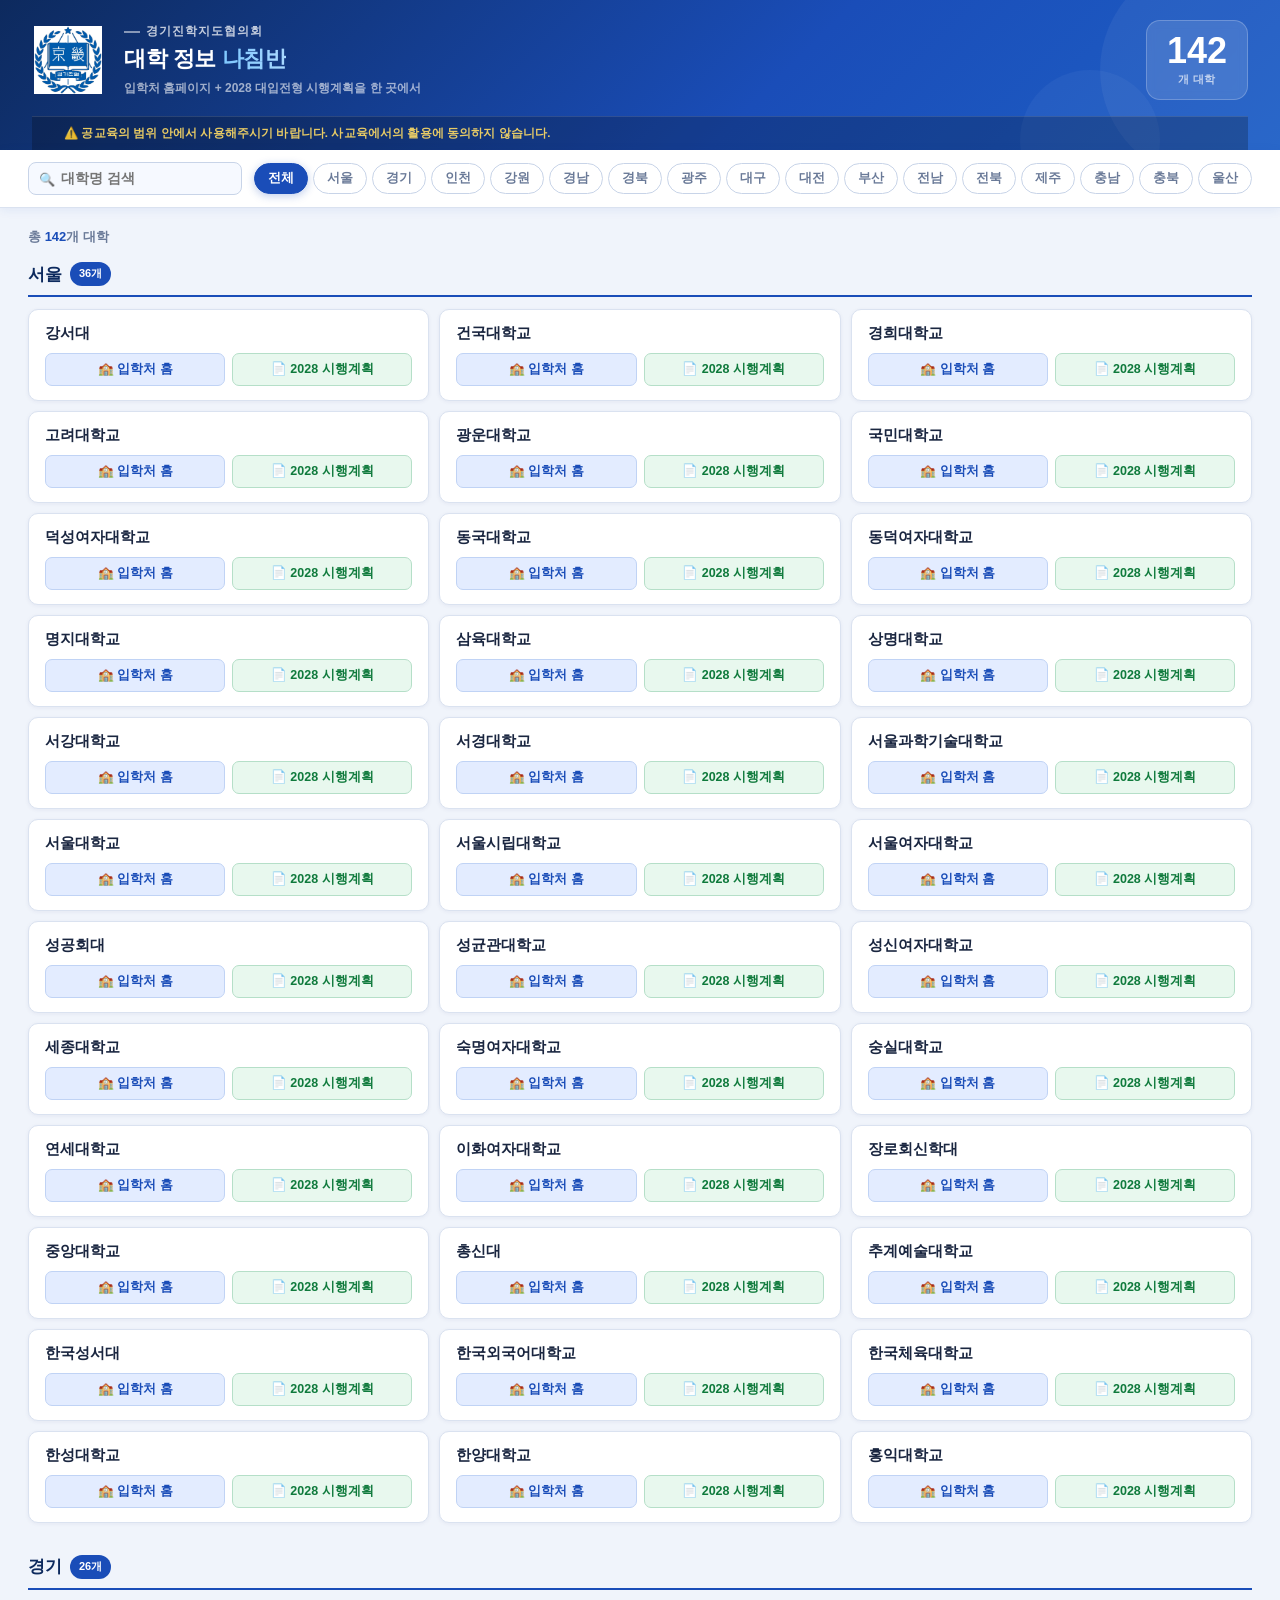
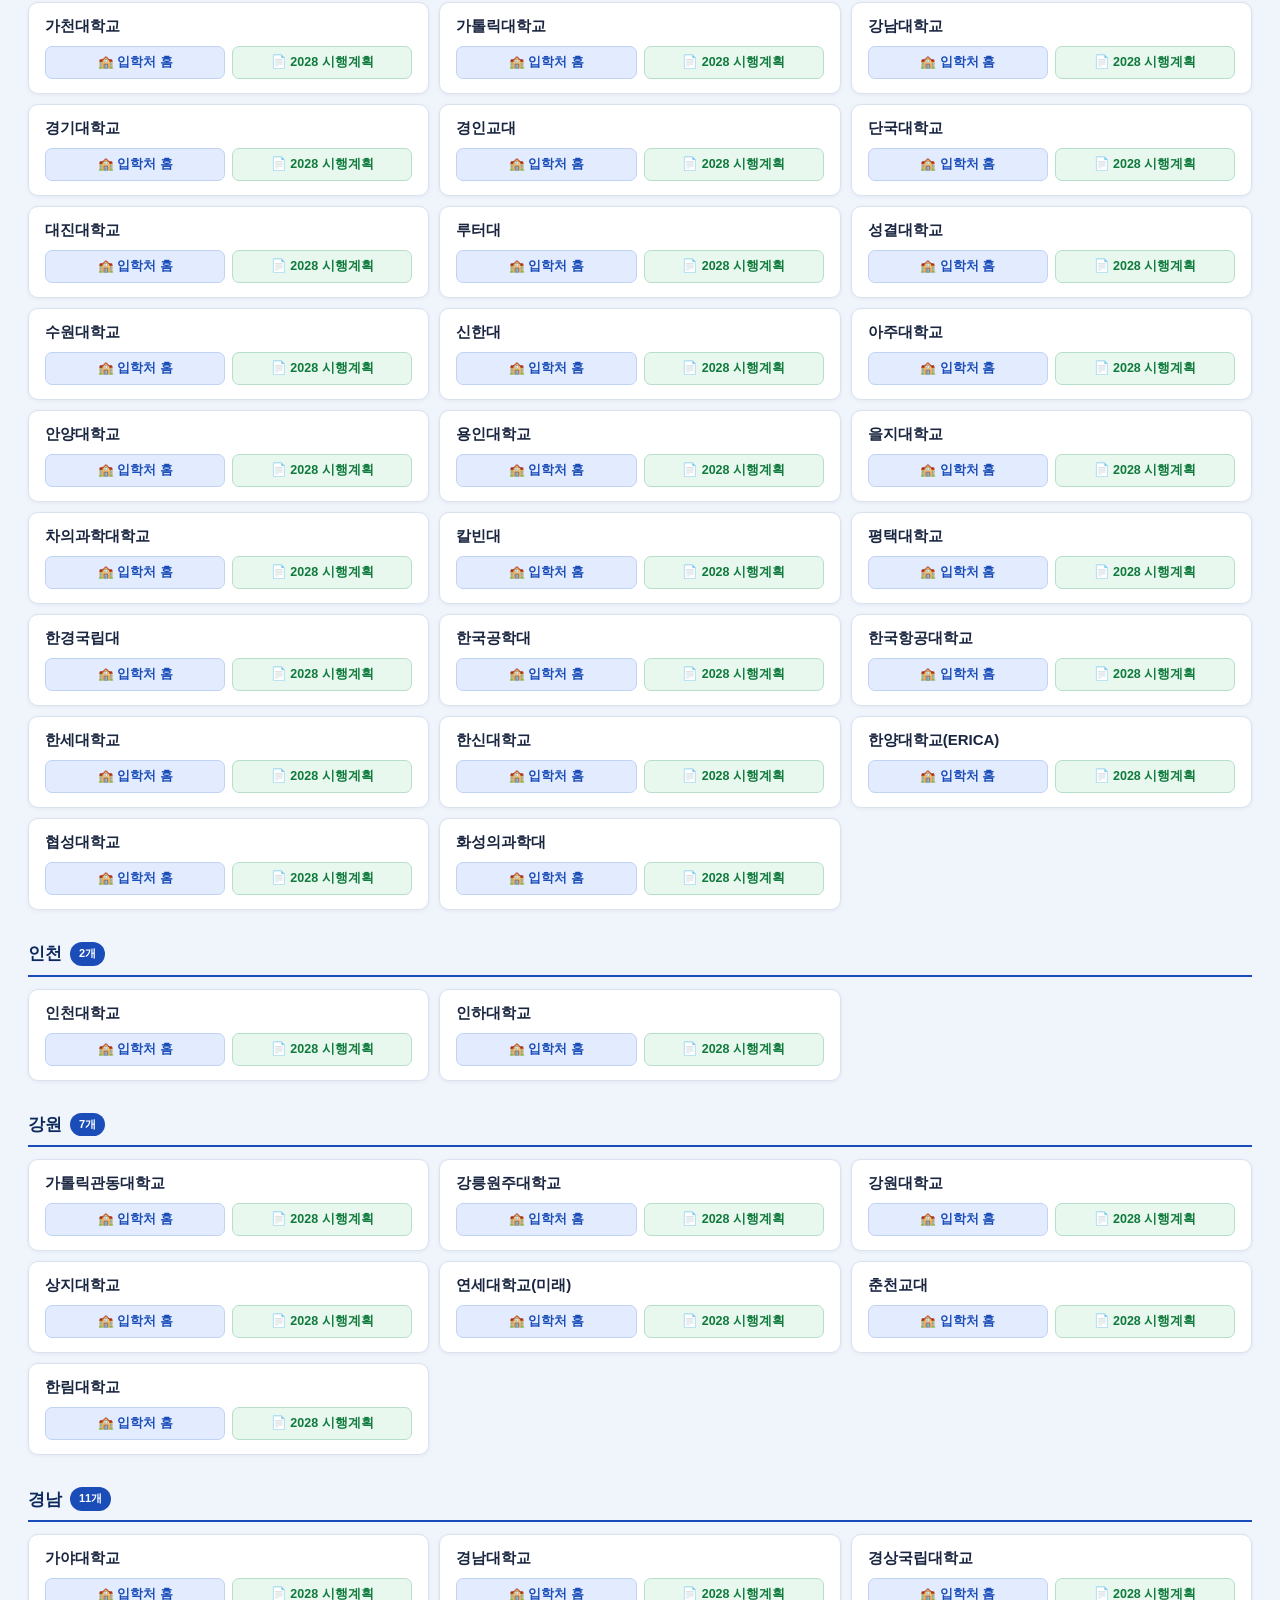
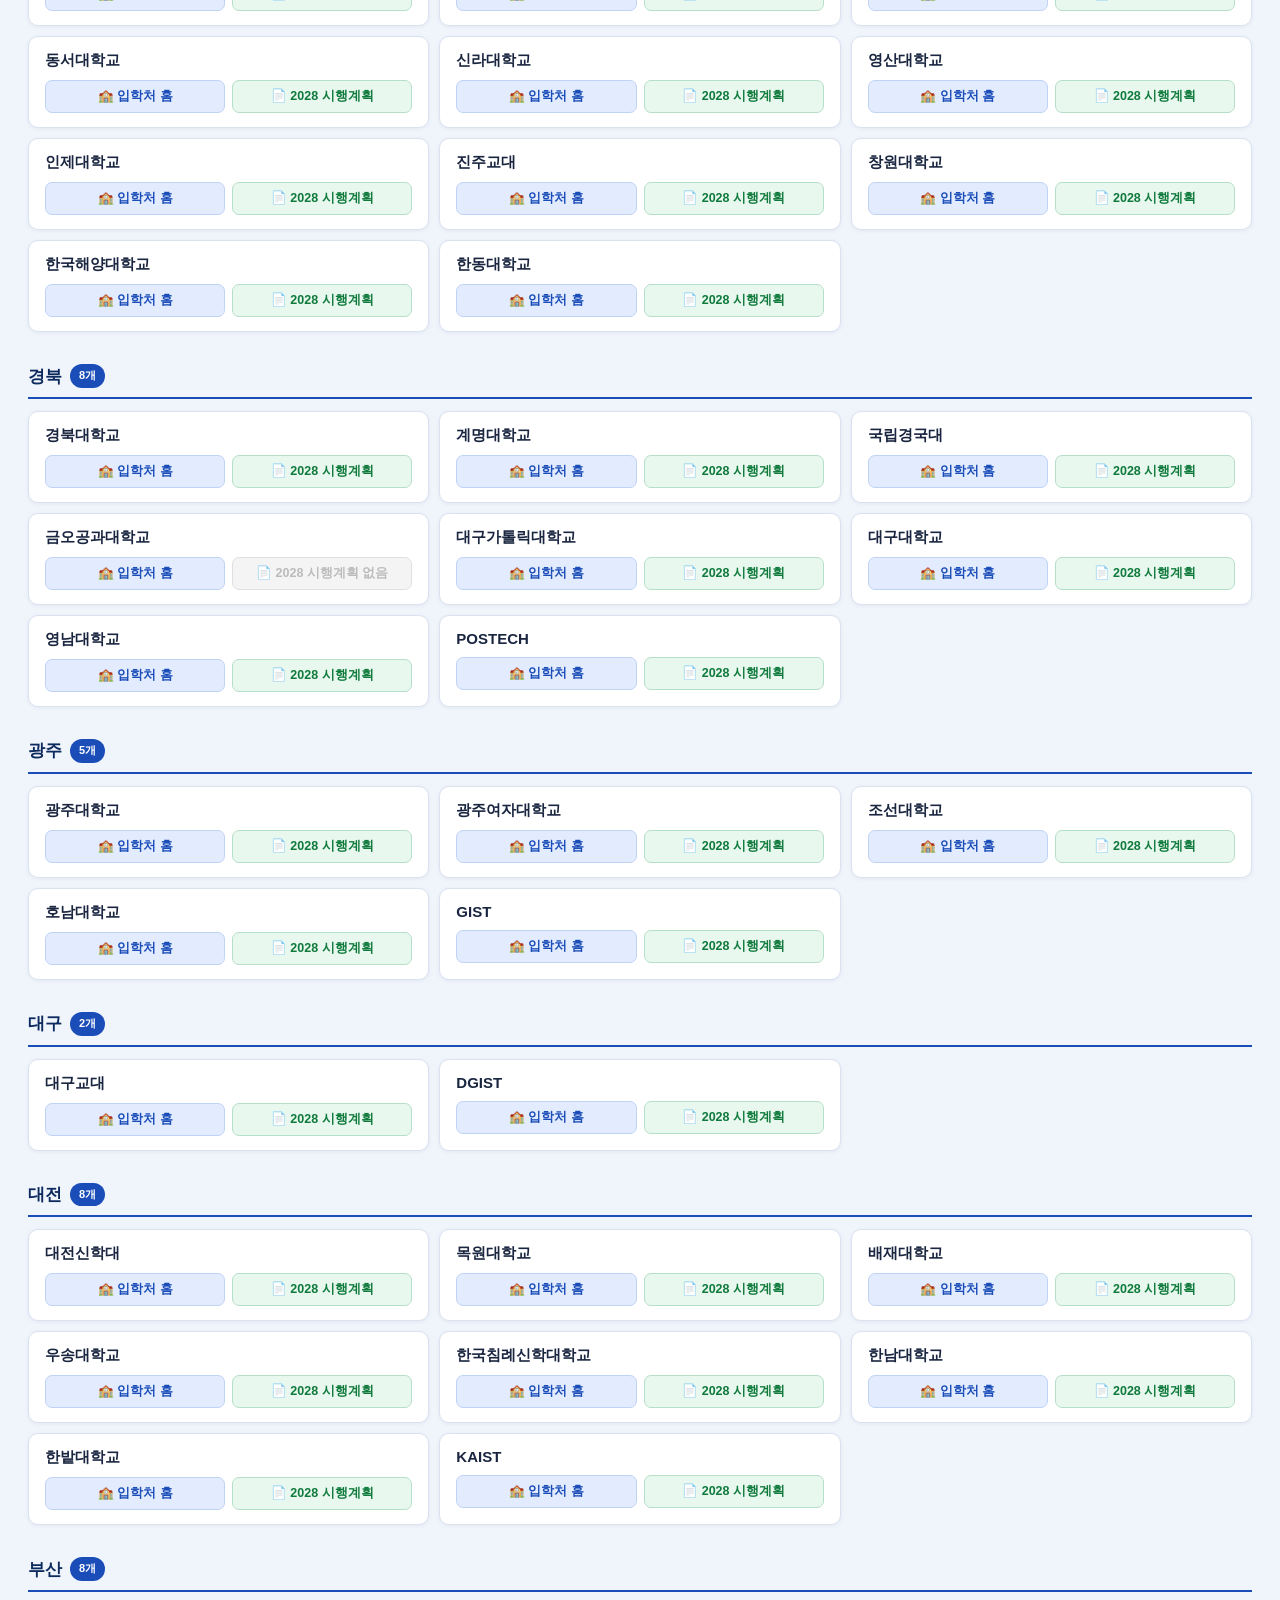
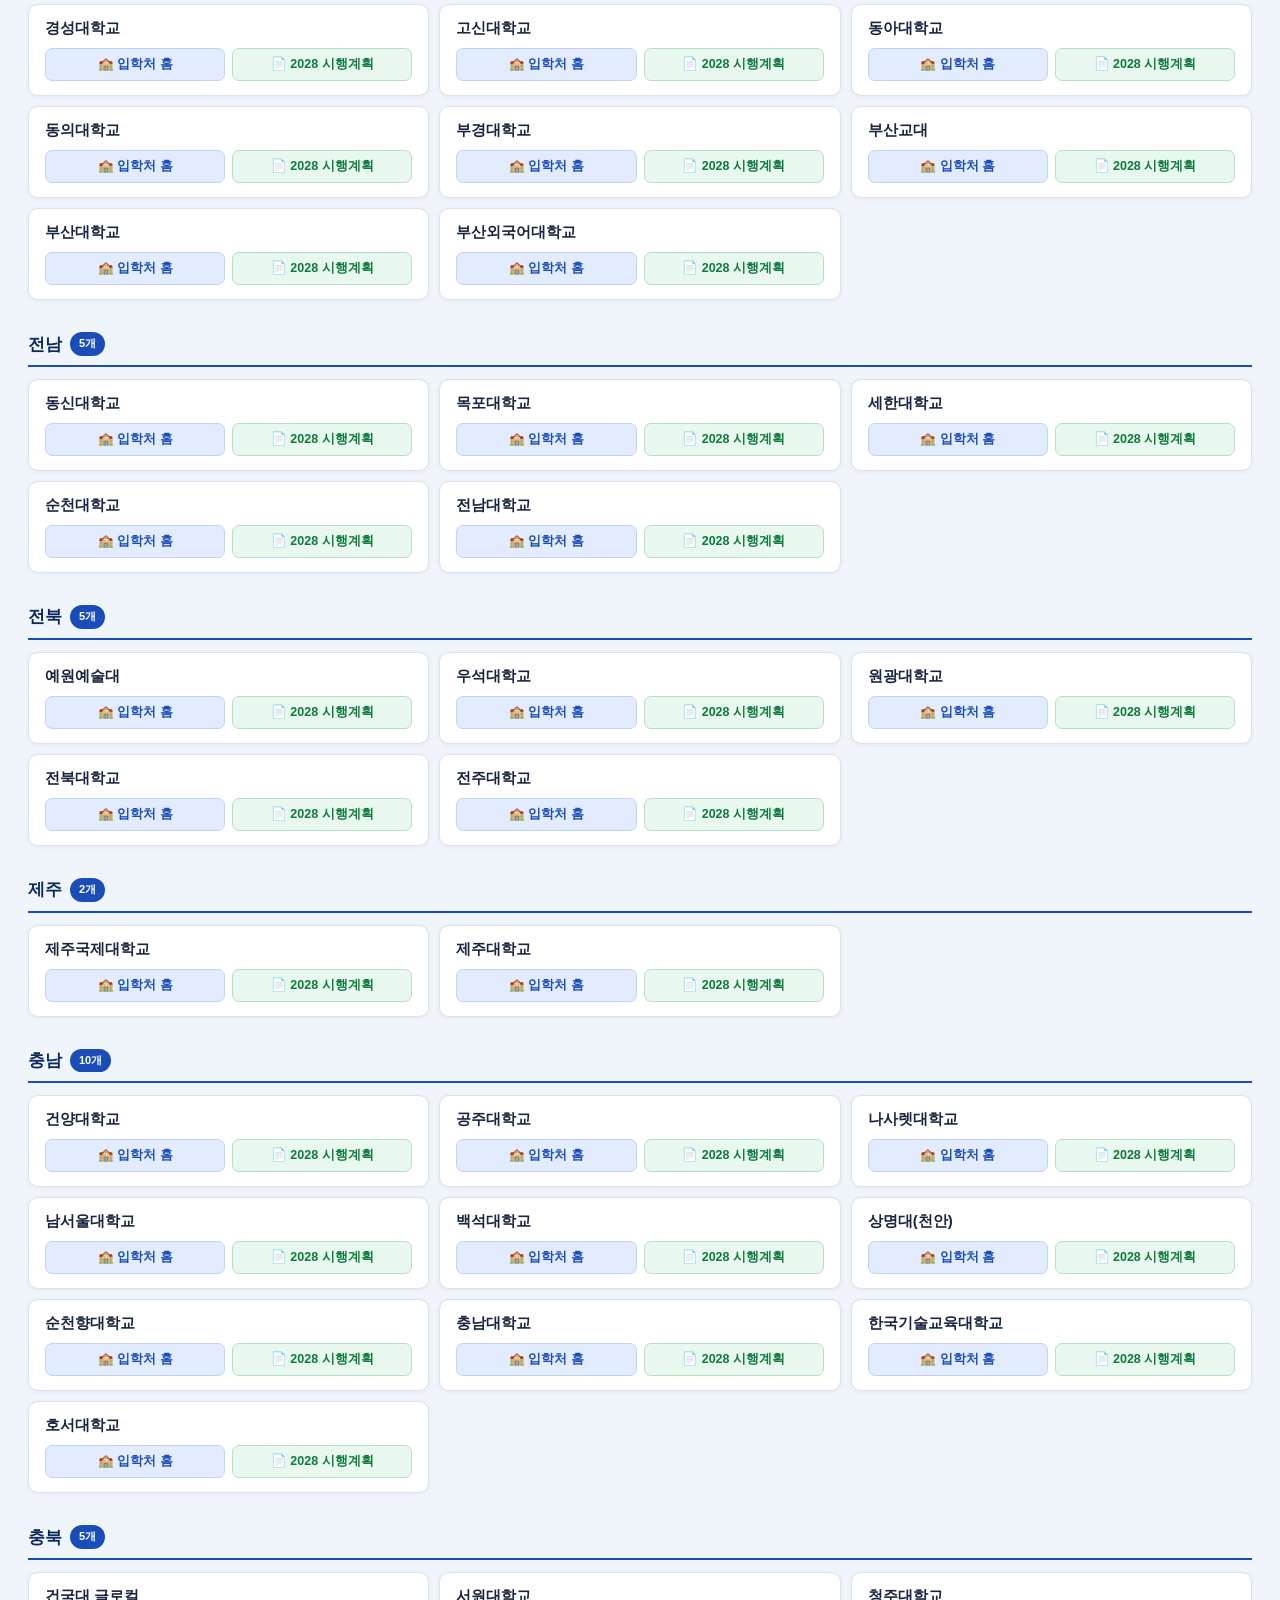
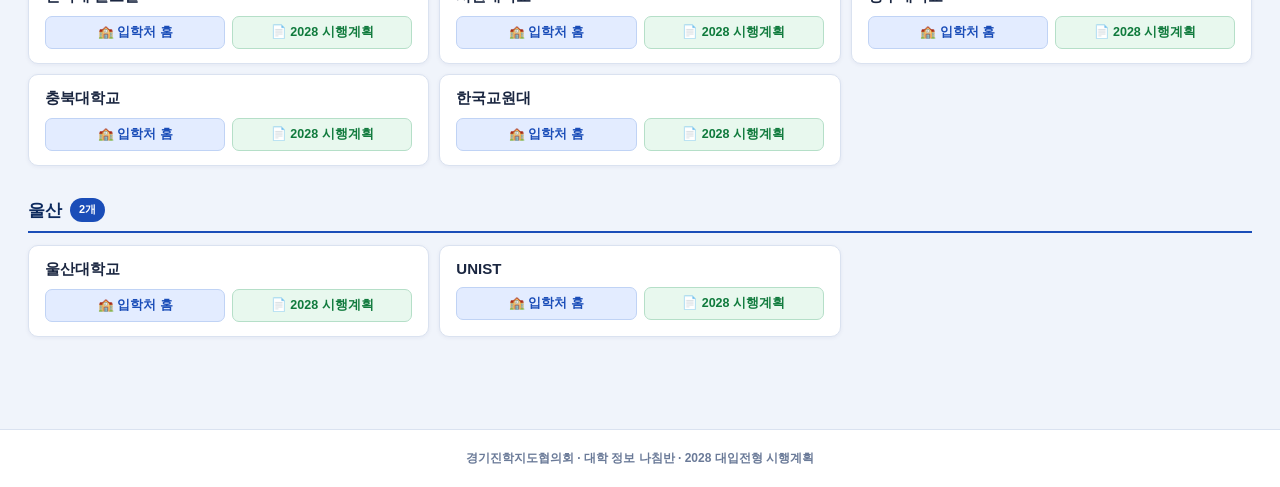
==== commit c4f5508a: "나침반 파일 수정" ====
--- a/namdimban.html
+++ b/namdimban.html
@@ -335,7 +335,54 @@
   "제주": [["제주국제대학교","https://apply.jeju.ac.kr","사립"],["제주대학교","https://ibsi.jejunu.ac.kr","국립"]]
 };
 // 나침반 데이터: [{name, region, url}]
-const PDF_RAW = [{"name":"가천대","region":"경기","url":"https://drive.google.com/open?id=1e6JayrALWW2Smzli4M8zd7Pq7dpx2g5C"},{"name":"가톨릭대","region":"서울","url":"https://drive.google.com/open?id=1-vdDECCcglZ2ZRT2gTzwbjC1ILCdjgGp"},{"name":"강남대","region":"경기","url":"https://drive.google.com/open?id=1FOt26aL1JtY4xXWzokEHELYLWGzlv8lB"},{"name":"강서대","region":"서울","url":"https://drive.google.com/open?id=1jOKHlrbPRvw_hCPlLgL575Q8EE8Gw-0p"},{"name":"강원대(춘천)","region":"강원","url":"https://drive.google.com/file/d/1NgwACUYKPyIlZ6ggoYLnLdaZQEjC7zUi/view?usp=drive_link"},{"name":"건국대 글로컬","region":"충북","url":"https://drive.google.com/open?id=18FRqr5DgVWFCU03zI1yGkTdrDGIvAc44"},{"name":"건국대","region":"서울","url":"https://drive.google.com/open?id=1oiV1aENYl0xBznkpPrDST5EpXzlEGisK"},{"name":"경기대","region":"경기","url":"https://drive.google.com/open?id=1vgVGzs9jKDLfDap8J5gn76ci3N1ObU5W"},{"name":"경상국립대","region":"경남","url":"https://drive.google.com/open?id=1xAL4pPBtSnWjoXC6y9i-V2YdjUjJ1438"},{"name":"경희대","region":"서울","url":"https://drive.google.com/open?id=1gGE2Ua8wI9kDTrPPsJ22ZnQIApHR760t"},{"name":"고려대","region":"서울","url":"https://drive.google.com/open?id=1d007JpZi2EMpe2AKIGOfWXwMMQfbZ6Jl"},{"name":"광운대","region":"서울","url":"https://drive.google.com/open?id=1KSTWnOKI1swNg5q_L41jnDUqkMVk41cm"},{"name":"국민대","region":"서울","url":"https://drive.google.com/open?id=1YB6ePfrXmqB5HMDcoGAtUFhoe-c1lJls"},{"name":"단국대(죽전, 천안 통합)","region":"경기","url":"https://drive.google.com/open?id=1Fe7ccQX5v8aCxC1j46-QkMmaYdFoLctS"},{"name":"대구교대","region":"대구","url":"https://drive.google.com/open?id=1tgoZ9XL3hpL0_L76Kltfk4b09DS9IQ-P"},{"name":"대전신학대","region":"대전","url":"https://drive.google.com/open?id=1Tqxett-vQ7Rm2N19B1BB9Km737WLio8W"},{"name":"대진대","region":"경기","url":"https://drive.google.com/open?id=1O4GiX1f0o2tmHawuTozJsIg7pT4mFD-7"},{"name":"덕성여대","region":"서울","url":"https://drive.google.com/open?id=1FVjCqNzkF5taSwPlNNU8hwXAtCtb2L1m"},{"name":"동국대","region":"서울","url":"https://drive.google.com/open?id=1-8dyqXRbDkWOioKV83jZXtcldQgBSulE"},{"name":"동덕여대","region":"서울","url":"https://drive.google.com/open?id=1ghbUYgrtGQx_oCVgpQd6gXGkvUK3pxNB"},{"name":"루터대","region":"경기","url":"https://drive.google.com/open?id=19YGREAor525E4YhIv7PYLbaUEsp5lzmK"},{"name":"명지대(서울, 용인 통합)","region":"서울","url":"https://drive.google.com/open?id=1pN7aR--I_8xKIkzV8VL9czbQYfH-ED22"},{"name":"목원대","region":"대전","url":"https://drive.google.com/open?id=1zHyi6kmhCgu2g6aP4_-v9nr5SPgvC0zM"},{"name":"배재대","region":"대전","url":"https://drive.google.com/open?id=1omJC_B_uyY1tV0mfPojEOJYoq4Z2mvgO"},{"name":"부산교대","region":"부산","url":"https://drive.google.com/open?id=1UA-BochF7_x3D5ZUDRnrNhtKMD6ZZqPD"},{"name":"삼육대","region":"서울","url":"https://drive.google.com/open?id=1yRUZbsIyycMZy2AU5fTJMn1XsnuxQzEy"},{"name":"상명대","region":"서울","url":"https://drive.google.com/open?id=1jFnVSgAM1NUkFg8JsYB_WfmPI1bsSQYX"},{"name":"상명대(천안)","region":"충남","url":"https://drive.google.com/open?id=1OUBOm5yt-Xj7Dyn0h22BwDAGdMiA9ZUS"},{"name":"상지대","region":"강원","url":"https://drive.google.com/open?id=1txaURMsS-HzAIrRUgGL2VU-oOJ60-CzY"},{"name":"서강대","region":"서울","url":"https://drive.google.com/open?id=1iLtNCPMqk751nXsyD8wgEha0qWPSwuSQ"},{"name":"서경대","region":"서울","url":"https://drive.google.com/open?id=1A5LDPxz8hdZy505JR4oTAvQjHtTOvTv_"},{"name":"서울과기대","region":"서울","url":"https://drive.google.com/open?id=19cQ7yW6eSJeiQGg1THLc7er5UClQmyMR"},{"name":"서울교대","region":"서울","url":"https://drive.google.com/open?id=1vV3L_OAczmQuoOnLAE21hhGbscgpodAG"},{"name":"서울대","region":"서울","url":"https://drive.google.com/open?id=1bvEkkRsWvn5PDJvtICZ7xqAV-8dG3cfQ"},{"name":"서울시립대","region":"서울","url":"https://drive.google.com/open?id=1GTFDkV1BxnQZyVw-7SGau1H2cz6dZWw8"},{"name":"서울신학대","region":"경기","url":"https://drive.google.com/open?id=19q5HLzXjuIq5dFpqiGa5-cnDfrURjM6Y"},{"name":"서울여대","region":"서울","url":"https://drive.google.com/open?id=1KT9vFZZOkmJqVTFlkd5xs0yNAZBA5heE"},{"name":"서울한영대","region":"서울","url":"https://drive.google.com/open?id=1809SOx4mP7v5Ry2ITTYjXxxmN5UPoEfi"},{"name":"성결대","region":"경기","url":"https://drive.google.com/open?id=1beDB3U4T9AwsLGxVYIznqmodrH774Vlo"},{"name":"성공회대","region":"서울","url":"https://drive.google.com/open?id=1f-JaNGwqhoj5wRpVPyPaHz8kR8c8oSXt"},{"name":"성균관대","region":"서울","url":"https://drive.google.com/open?id=1rB-RUieTYBroJ9CQiP3eB2FSS8QOF7hU"},{"name":"성신여대","region":"서울","url":"https://drive.google.com/open?id=1gU0XVoGiHNL4vnCEKI69bSZN_O1b4gHT"},{"name":"세종대","region":"서울","url":"https://drive.google.com/open?id=1YfV_KCxA1ANe3waidwHMvy5NoDWPuWrD"},{"name":"수원대","region":"경기","url":"https://drive.google.com/open?id=1lK08b4Z1yzjJtwceomcod4vby8fTVC5I"},{"name":"숙명여대","region":"서울","url":"https://drive.google.com/open?id=1gK0X4gIRZQc_njXTIw6qPBsz5RUNQU-o"},{"name":"순천향대","region":"충남","url":"https://drive.google.com/open?id=1AT0fpwQmGbb9da5joY5JlnIK1-etNcxB"},{"name":"숭실대","region":"서울","url":"https://drive.google.com/open?id=1X56oSxZ-4RsYAwSnaZueS_duBtx1Yj49"},{"name":"신한대","region":"경기","url":"https://drive.google.com/open?id=11QhBfgTUq2anaRjshshsCd1b1x4ULZ1i"},{"name":"아주대","region":"경기","url":"https://drive.google.com/open?id=10_r1wV8fnH7Cl0ZluaFtfVO4PsD-Tuvj"},{"name":"안양대","region":"경기","url":"https://drive.google.com/open?id=1IgwbLoEFF_0WYs7sJjyoOTo8h4yn32oR"},{"name":"연세대","region":"서울","url":"https://drive.google.com/open?id=1yPVslVag5sEUrrXURemqNATiwFAgTpCX"},{"name":"연세대(미래)","region":"강원","url":"https://drive.google.com/open?id=1K5v8rjwzwnZOTLNAINzhTAnGb8jKuqLr"},{"name":"예원예술대","region":"전북","url":"https://drive.google.com/open?id=1uk6ghzuxp0jM-9G7ewOfrtpEuPU5xHgK"},{"name":"용인대","region":"경기","url":"https://drive.google.com/open?id=1DV760A6rDgvwYrYEZApqj5Yp7HyP9pAL"},{"name":"을지대","region":"경기","url":"https://drive.google.com/open?id=1PFeqKRy1tAoT9S7SZtukA7_ZNFOR8_eR"},{"name":"이화여대","region":"서울","url":"https://drive.google.com/file/d/1VQgE3qjrK39g1ajC8bPfSP4WIPbuimrU/view?usp=sharing"},{"name":"인천대","region":"인천","url":"https://drive.google.com/open?id=1IbGH77ZtJvdmwrnqezwSY8iJqTJFOtRK"},{"name":"인하대","region":"인천","url":"https://drive.google.com/open?id=1krndaYhMEqrtEDO2-NwgwZT6R-CkgXMH"},{"name":"장로회신학대","region":"서울","url":"https://drive.google.com/open?id=1JyMa9nasp4oXTiKVUzIperL7Cap28BuP"},{"name":"전북대","region":"전북","url":"https://drive.google.com/open?id=155SYHT5jF3kAMToms1UECmQcLEFX6qlr"},{"name":"제주대","region":"제주","url":"https://drive.google.com/open?id=1wbYinhGXzxgwGvGvQrBCXvM7ZJ73pF5l"},{"name":"중앙대","region":"서울","url":"https://drive.google.com/open?id=17IHwSINrAaUb8F9WzTkyi2b1r0SK5FzZ"},{"name":"진주교대","region":"경남","url":"https://drive.google.com/open?id=1EQl5WDNeeRFIQWUJ5E2A0h142sVgVB0Q"},{"name":"차의과학대","region":"경기","url":"https://drive.google.com/open?id=1_XIusVqfr9d4-QGzYbj03Wk_4OcJFJjE"},{"name":"청주교대","region":"충북","url":"https://drive.google.com/open?id=1P-ozkErusEhug7KQA-EbzSc0aMwsQpxz"},{"name":"총신대","region":"서울","url":"https://drive.google.com/open?id=1xUP_9fly_RKvjSUvLCYB4kRFkOYNceEb"},{"name":"추계예술대","region":"서울","url":"https://drive.google.com/open?id=1pdZub7FaGgNY_ZVqp8ecBCJP3OwM0A6R"},{"name":"춘천교대","region":"강원","url":"https://drive.google.com/open?id=1LxYTx9owvq54ZxVG6EsVQQkLAP-NJCyJ"},{"name":"충남대","region":"대전","url":"https://drive.google.com/open?id=1HLYQmFQNUzslk_wwA8EciFyDAus6y8cA"},{"name":"충북대","region":"충북","url":"https://drive.google.com/open?id=1j9AIjyMFe_bdmaPlf-3TVSi-meC4ua2F"},{"name":"칼빈대","region":"경기","url":"https://drive.google.com/open?id=1pZIW8ruJhmRDyWe3VeMegIzRdVQT0Lyh"},{"name":"평택대","region":"경기","url":"https://drive.google.com/open?id=1N-cRlvnMVh2jmuTjpyWUOB7LTnWRCfFD"},{"name":"포항공대","region":"경북","url":"https://drive.google.com/open?id=1kYe5WH2V7uleOFHSx7ME14WqfdhppOO0"},{"name":"한경국립대","region":"경기","url":"https://drive.google.com/open?id=1-Txu4Of_5aMSXl9IfEFxFaNR3OmdUl_V"},{"name":"한국공학대","region":"경기","url":"https://drive.google.com/open?id=16xGrxGfK6pDa7Lx_tBpzzSZ_ZKKKg8jC"},{"name":"한국교원대","region":"충북","url":"https://drive.google.com/open?id=1W3AcKDFSfpAfsGsz4i_arBSWaRNtRrRm"},{"name":"한국성서대","region":"서울","url":"https://drive.google.com/open?id=1sKkNx-YVx4iBpdk741uxBzpaLq9jaihQ"},{"name":"한국외대","region":"서울","url":"https://drive.google.com/open?id=18D47sENDi2Yq7W_SeRI8mOzlRSro58uG"},{"name":"한국체대","region":"서울","url":"https://drive.google.com/open?id=1SJDBGRhXREkCbwabba83tlnYKRrzH1-G"},{"name":"한국침례신학대학교","region":"대전","url":"https://drive.google.com/open?id=1m54i9tGf_K8vxK_-06N6Z-KLN62vXa56"},{"name":"한국항공대","region":"경기","url":"https://drive.google.com/open?id=1YUU4wJ9L8I7LzyH0cudbQFkoHgAFJJ2-"},{"name":"한성대","region":"서울","url":"https://drive.google.com/open?id=1TDK-UJueFe0bQxejGnmBta3y7GQ6sMvf"},{"name":"한세대","region":"경기","url":"https://drive.google.com/open?id=1WIBdL0StZq4jeCaM2FgtDqBB-qiSWNP5"},{"name":"한신대","region":"경기","url":"https://drive.google.com/open?id=15AxjX3ikuwRxCGQtmWgw8f5TJrFl78Mu"},{"name":"한양대","region":"서울","url":"https://drive.google.com/open?id=1L9GDoXkwtyU3pSDWpI-uarpPnDzbPQSZ"},{"name":"한양대(ERICA)","region":"경기","url":"https://drive.google.com/open?id=1-ScJVd9ICO7EIy_A9Fam7aqIrMAdYaOA"},{"name":"홍익대","region":"서울","url":"https://drive.google.com/open?id=1iWJU_uR5reI4JWpSombXZHwUlYfm7m7w"},{"name":"화성의과학대","region":"경기","url":"https://drive.google.com/open?id=1Vb84PfEafHQOFkkfg967zYJQLMs7VEtB"},{"name":"동국대(WISE)","region":"경북","url":"https://drive.google.com/file/d/1N066glyfNnLILySf8Rw7jzsszPjKdm8j/view?usp=drive_link"},{"name":"부산대","region":"부산","url":"https://drive.google.com/file/d/1npqTopTsZW1mW4M2lDzBOp3PH9wwJcZU/view?usp=drive_link"},{"name":"서울장신대","region":"경기","url":"https://drive.google.com/file/d/1wyJ5PRkqCv8IL-QQHUMFUch-XRaAehPy/view?usp=drive_link"},{"name":"전남대","region":"광주","url":"https://drive.google.com/file/d/1cIpvRgL0src-iSlpyqqUnlQl_2Iiqzym/view?usp=drive_link"},{"name":"중앙승가대","region":"경기","url":"https://drive.google.com/file/d/1o7JVtebQGiqBExAS855cPdAeXMP8_CGY/view?usp=drive_link"},{"name":"경인교대","region":"경기","url":"https://drive.google.com/file/d/1I1VO_0wmkkbZDqSSDJvjSZkVz2_3kTt9/view?usp=sharing"}];
+const PDF_RAW = [{"name":"가천대","region":"경기","url":"https://drive.google.com/open?id=1e6JayrALWW2Smzli4M8zd7Pq7dpx2g5C"},{"name":"가톨릭대","region":"서울","url":"https://drive.google.com/open?id=1-vdDECCcglZ2ZRT2gTzwbjC1ILCdjgGp"},{"name":"강남대","region":"경기","url":"https://drive.google.com/open?id=1FOt26aL1JtY4xXWzokEHELYLWGzlv8lB"},{"name":"강서대","region":"서울","url":"https://drive.google.com/open?id=1jOKHlrbPRvw_hCPlLgL575Q8EE8Gw-0p"},{"name":"강원대(춘천)","region":"강원","url":"https://drive.google.com/file/d/1NgwACUYKPyIlZ6ggoYLnLdaZQEjC7zUi/view?usp=drive_link"},{"name":"건국대 글로컬","region":"충북","url":"https://drive.google.com/open?id=18FRqr5DgVWFCU03zI1yGkTdrDGIvAc44"},{"name":"건국대","region":"서울","url":"https://drive.google.com/open?id=1oiV1aENYl0xBznkpPrDST5EpXzlEGisK"},{"name":"경기대","region":"경기","url":"https://drive.google.com/open?id=1vgVGzs9jKDLfDap8J5gn76ci3N1ObU5W"},{"name":"경상국립대","region":"경남","url":"https://drive.google.com/open?id=1xAL4pPBtSnWjoXC6y9i-V2YdjUjJ1438"},{"name":"경희대","region":"서울","url":"https://drive.google.com/open?id=1gGE2Ua8wI9kDTrPPsJ22ZnQIApHR760t"},{"name":"고려대","region":"서울","url":"https://drive.google.com/open?id=1d007JpZi2EMpe2AKIGOfWXwMMQfbZ6Jl"},{"name":"광운대","region":"서울","url":"https://drive.google.com/open?id=1KSTWnOKI1swNg5q_L41jnDUqkMVk41cm"},{"name":"국민대","region":"서울","url":"https://drive.google.com/open?id=1YB6ePfrXmqB5HMDcoGAtUFhoe-c1lJls"},{"name":"단국대(죽전, 천안 통합)","region":"경기","url":"https://drive.google.com/open?id=1Fe7ccQX5v8aCxC1j46-QkMmaYdFoLctS"},{"name":"대구교대","region":"대구","url":"https://drive.google.com/open?id=1tgoZ9XL3hpL0_L76Kltfk4b09DS9IQ-P"},{"name":"대전신학대","region":"대전","url":"https://drive.google.com/open?id=1Tqxett-vQ7Rm2N19B1BB9Km737WLio8W"},{"name":"대진대","region":"경기","url":"https://drive.google.com/open?id=1O4GiX1f0o2tmHawuTozJsIg7pT4mFD-7"},{"name":"덕성여대","region":"서울","url":"https://drive.google.com/open?id=1FVjCqNzkF5taSwPlNNU8hwXAtCtb2L1m"},{"name":"동국대","region":"서울","url":"https://drive.google.com/open?id=1-8dyqXRbDkWOioKV83jZXtcldQgBSulE"},{"name":"동덕여대","region":"서울","url":"https://drive.google.com/open?id=1ghbUYgrtGQx_oCVgpQd6gXGkvUK3pxNB"},{"name":"루터대","region":"경기","url":"https://drive.google.com/open?id=19YGREAor525E4YhIv7PYLbaUEsp5lzmK"},{"name":"명지대(서울, 용인 통합)","region":"서울","url":"https://drive.google.com/open?id=1pN7aR--I_8xKIkzV8VL9czbQYfH-ED22"},{"name":"목원대","region":"대전","url":"https://drive.google.com/open?id=1zHyi6kmhCgu2g6aP4_-v9nr5SPgvC0zM"},{"name":"배재대","region":"대전","url":"https://drive.google.com/open?id=1omJC_B_uyY1tV0mfPojEOJYoq4Z2mvgO"},{"name":"부산교대","region":"부산","url":"https://drive.google.com/open?id=1UA-BochF7_x3D5ZUDRnrNhtKMD6ZZqPD"},{"name":"삼육대","region":"서울","url":"https://drive.google.com/open?id=1yRUZbsIyycMZy2AU5fTJMn1XsnuxQzEy"},{"name":"상명대","region":"서울","url":"https://drive.google.com/open?id=1jFnVSgAM1NUkFg8JsYB_WfmPI1bsSQYX"},{"name":"상명대(천안)","region":"충남","url":"https://drive.google.com/open?id=1OUBOm5yt-Xj7Dyn0h22BwDAGdMiA9ZUS"},{"name":"상지대","region":"강원","url":"https://drive.google.com/open?id=1txaURMsS-HzAIrRUgGL2VU-oOJ60-CzY"},{"name":"서강대","region":"서울","url":"https://drive.google.com/open?id=1iLtNCPMqk751nXsyD8wgEha0qWPSwuSQ"},{"name":"서경대","region":"서울","url":"https://drive.google.com/open?id=1A5LDPxz8hdZy505JR4oTAvQjHtTOvTv_"},{"name":"서울과기대","region":"서울","url":"https://drive.google.com/open?id=19cQ7yW6eSJeiQGg1THLc7er5UClQmyMR"},{"name":"서울교대","region":"서울","url":"https://drive.google.com/open?id=1vV3L_OAczmQuoOnLAE21hhGbscgpodAG"},{"name":"서울대","region":"서울","url":"https://drive.google.com/open?id=1bvEkkRsWvn5PDJvtICZ7xqAV-8dG3cfQ"},{"name":"서울시립대","region":"서울","url":"https://drive.google.com/open?id=1GTFDkV1BxnQZyVw-7SGau1H2cz6dZWw8"},{"name":"서울신학대","region":"경기","url":"https://drive.google.com/open?id=19q5HLzXjuIq5dFpqiGa5-cnDfrURjM6Y"},{"name":"서울여대","region":"서울","url":"https://drive.google.com/open?id=1KT9vFZZOkmJqVTFlkd5xs0yNAZBA5heE"},{"name":"서울한영대","region":"서울","url":"https://drive.google.com/open?id=1809SOx4mP7v5Ry2ITTYjXxxmN5UPoEfi"},{"name":"성결대","region":"경기","url":"https://drive.google.com/open?id=1beDB3U4T9AwsLGxVYIznqmodrH774Vlo"},{"name":"성공회대","region":"서울","url":"https://drive.google.com/open?id=1f-JaNGwqhoj5wRpVPyPaHz8kR8c8oSXt"},{"name":"성균관대","region":"서울","url":"https://drive.google.com/open?id=1rB-RUieTYBroJ9CQiP3eB2FSS8QOF7hU"},{"name":"성신여대","region":"서울","url":"https://drive.google.com/open?id=1gU0XVoGiHNL4vnCEKI69bSZN_O1b4gHT"},{"name":"세종대","region":"서울","url":"https://drive.google.com/open?id=1YfV_KCxA1ANe3waidwHMvy5NoDWPuWrD"},{"name":"수원대","region":"경기","url":"https://drive.google.com/open?id=1lK08b4Z1yzjJtwceomcod4vby8fTVC5I"},{"name":"숙명여대","region":"서울","url":"https://drive.google.com/open?id=1gK0X4gIRZQc_njXTIw6qPBsz5RUNQU-o"},{"name":"순천향대","region":"충남","url":"https://drive.google.com/open?id=1AT0fpwQmGbb9da5joY5JlnIK1-etNcxB"},{"name":"숭실대","region":"서울","url":"https://drive.google.com/open?id=1X56oSxZ-4RsYAwSnaZueS_duBtx1Yj49"},{"name":"신한대","region":"경기","url":"https://drive.google.com/open?id=11QhBfgTUq2anaRjshshsCd1b1x4ULZ1i"},{"name":"아주대","region":"경기","url":"https://drive.google.com/open?id=10_r1wV8fnH7Cl0ZluaFtfVO4PsD-Tuvj"},{"name":"안양대","region":"경기","url":"https://drive.google.com/open?id=1IgwbLoEFF_0WYs7sJjyoOTo8h4yn32oR"},{"name":"연세대","region":"서울","url":"https://drive.google.com/open?id=1yPVslVag5sEUrrXURemqNATiwFAgTpCX"},{"name":"연세대(미래)","region":"강원","url":"https://drive.google.com/open?id=1K5v8rjwzwnZOTLNAINzhTAnGb8jKuqLr"},{"name":"예원예술대","region":"전북","url":"https://drive.google.com/open?id=1uk6ghzuxp0jM-9G7ewOfrtpEuPU5xHgK"},{"name":"용인대","region":"경기","url":"https://drive.google.com/open?id=1DV760A6rDgvwYrYEZApqj5Yp7HyP9pAL"},{"name":"을지대","region":"경기","url":"https://drive.google.com/open?id=1PFeqKRy1tAoT9S7SZtukA7_ZNFOR8_eR"},{"name":"이화여대","region":"서울","url":"https://drive.google.com/file/d/1VQgE3qjrK39g1ajC8bPfSP4WIPbuimrU/view?usp=sharing"},{"name":"인천대","region":"인천","url":"https://drive.google.com/open?id=1IbGH77ZtJvdmwrnqezwSY8iJqTJFOtRK"},{"name":"인하대","region":"인천","url":"https://drive.google.com/open?id=1krndaYhMEqrtEDO2-NwgwZT6R-CkgXMH"},{"name":"장로회신학대","region":"서울","url":"https://drive.google.com/open?id=1JyMa9nasp4oXTiKVUzIperL7Cap28BuP"},{"name":"전북대","region":"전북","url":"https://drive.google.com/open?id=155SYHT5jF3kAMToms1UECmQcLEFX6qlr"},{"name":"제주대","region":"제주","url":"https://drive.google.com/open?id=1wbYinhGXzxgwGvGvQrBCXvM7ZJ73pF5l"},{"name":"중앙대","region":"서울","url":"https://drive.google.com/open?id=17IHwSINrAaUb8F9WzTkyi2b1r0SK5FzZ"},{"name":"진주교대","region":"경남","url":"https://drive.google.com/open?id=1EQl5WDNeeRFIQWUJ5E2A0h142sVgVB0Q"},{"name":"차의과학대","region":"경기","url":"https://drive.google.com/open?id=1_XIusVqfr9d4-QGzYbj03Wk_4OcJFJjE"},{"name":"청주교대","region":"충북","url":"https://drive.google.com/open?id=1P-ozkErusEhug7KQA-EbzSc0aMwsQpxz"},{"name":"총신대","region":"서울","url":"https://drive.google.com/open?id=1xUP_9fly_RKvjSUvLCYB4kRFkOYNceEb"},{"name":"추계예술대","region":"서울","url":"https://drive.google.com/open?id=1pdZub7FaGgNY_ZVqp8ecBCJP3OwM0A6R"},{"name":"춘천교대","region":"강원","url":"https://drive.google.com/open?id=1LxYTx9owvq54ZxVG6EsVQQkLAP-NJCyJ"},{"name":"충남대","region":"대전","url":"https://drive.google.com/open?id=1HLYQmFQNUzslk_wwA8EciFyDAus6y8cA"},{"name":"충북대","region":"충북","url":"https://drive.google.com/open?id=1j9AIjyMFe_bdmaPlf-3TVSi-meC4ua2F"},{"name":"칼빈대","region":"경기","url":"https://drive.google.com/open?id=1pZIW8ruJhmRDyWe3VeMegIzRdVQT0Lyh"},{"name":"평택대","region":"경기","url":"https://drive.google.com/open?id=1N-cRlvnMVh2jmuTjpyWUOB7LTnWRCfFD"},{"name":"POSTECH","region":"경북","url":"https://drive.google.com/open?id=1kYe5WH2V7uleOFHSx7ME14WqfdhppOO0"},{"name":"한경국립대","region":"경기","url":"https://drive.google.com/open?id=1-Txu4Of_5aMSXl9IfEFxFaNR3OmdUl_V"},{"name":"한국공학대","region":"경기","url":"https://drive.google.com/open?id=16xGrxGfK6pDa7Lx_tBpzzSZ_ZKKKg8jC"},{"name":"한국교원대","region":"충북","url":"https://drive.google.com/open?id=1W3AcKDFSfpAfsGsz4i_arBSWaRNtRrRm"},{"name":"한국성서대","region":"서울","url":"https://drive.google.com/open?id=1sKkNx-YVx4iBpdk741uxBzpaLq9jaihQ"},{"name":"한국외대","region":"서울","url":"https://drive.google.com/open?id=18D47sENDi2Yq7W_SeRI8mOzlRSro58uG"},{"name":"한국체대","region":"서울","url":"https://drive.google.com/open?id=1SJDBGRhXREkCbwabba83tlnYKRrzH1-G"},{"name":"한국침례신학대학교","region":"대전","url":"https://drive.google.com/open?id=1m54i9tGf_K8vxK_-06N6Z-KLN62vXa56"},{"name":"한국항공대","region":"경기","url":"https://drive.google.com/open?id=1YUU4wJ9L8I7LzyH0cudbQFkoHgAFJJ2-"},{"name":"한성대","region":"서울","url":"https://drive.google.com/open?id=1TDK-UJueFe0bQxejGnmBta3y7GQ6sMvf"},{"name":"한세대","region":"경기","url":"https://drive.google.com/open?id=1WIBdL0StZq4jeCaM2FgtDqBB-qiSWNP5"},{"name":"한신대","region":"경기","url":"https://drive.google.com/open?id=15AxjX3ikuwRxCGQtmWgw8f5TJrFl78Mu"},{"name":"한양대","region":"서울","url":"https://drive.google.com/open?id=1L9GDoXkwtyU3pSDWpI-uarpPnDzbPQSZ"},{"name":"한양대(ERICA)","region":"경기","url":"https://drive.google.com/open?id=1-ScJVd9ICO7EIy_A9Fam7aqIrMAdYaOA"},{"name":"홍익대","region":"서울","url":"https://drive.google.com/open?id=1iWJU_uR5reI4JWpSombXZHwUlYfm7m7w"},{"name":"화성의과학대","region":"경기","url":"https://drive.google.com/open?id=1Vb84PfEafHQOFkkfg967zYJQLMs7VEtB"},{"name":"동국대(WISE)","region":"경북","url":"https://drive.google.com/file/d/1N066glyfNnLILySf8Rw7jzsszPjKdm8j/view?usp=drive_link"},{"name":"부산대","region":"부산","url":"https://drive.google.com/file/d/1npqTopTsZW1mW4M2lDzBOp3PH9wwJcZU/view?usp=drive_link"},{"name":"서울장신대","region":"경기","url":"https://drive.google.com/file/d/1wyJ5PRkqCv8IL-QQHUMFUch-XRaAehPy/view?usp=drive_link"},{"name":"전남대","region":"광주","url":"https://drive.google.com/file/d/1cIpvRgL0src-iSlpyqqUnlQl_2Iiqzym/view?usp=drive_link"},{"name":"중앙승가대","region":"경기","url":"https://drive.google.com/file/d/1o7JVtebQGiqBExAS855cPdAeXMP8_CGY/view?usp=drive_link"},{"name":"경인교대","region":"경기","url":"https://drive.google.com/file/d/1I1VO_0wmkkbZDqSSDJvjSZkVz2_3kTt9/view?usp=sharing"},
+{"name":"한림대학교","region":"강원","url":"https://drive.google.com/open?id=1aCvkq3R9serD-BFpQ7Gr2VLr5mK3Spr4"},
+{"name":"강릉원주대학교","region":"강원","url":"https://drive.google.com/open?id=147Su_DXjEYageaSYf0VJHGtjiYfPUKl8"},
+{"name":"경성대학교","region":"부산","url":"https://drive.google.com/open?id=1o8tsRC3r_Ds5A4vBp4SESUhpmWCG1WTG"},
+{"name":"창원대학교","region":"경남","url":"https://drive.google.com/open?id=1OZKOwKKzSdyPdCUfqYT0lcv-Mp-mdYIH"},
+{"name":"경남대학교","region":"경남","url":"https://drive.google.com/open?id=1r3C_NUstsDoF89w-sfik1opfv3QqS3TD"},
+{"name":"한국기술교육대학교","region":"충남","url":"https://drive.google.com/open?id=1wrrS0saxrt6oiHA6dK7lCoVr9-FGFdKn"},
+{"name":"전주대학교","region":"전북","url":"https://drive.google.com/open?id=12TsREiCeoV6x5nPQISA4xNFe_8JmRIFX"},
+{"name":"동의대학교","region":"부산","url":"https://drive.google.com/open?id=1nkktgMRwWc8Sy_8qWkGDDODWYdmUgpx3"},
+{"name":"부경대학교","region":"부산","url":"https://drive.google.com/open?id=1r-zfNVbgFrHodXDpL_2UStwtRqzqMHtA"},
+{"name":"동서대학교","region":"경남","url":"https://drive.google.com/open?id=1RZS0kUnKKqjy1Ow3Jj8S_K9g19sdULjD"},
+{"name":"호남대학교","region":"광주","url":"https://drive.google.com/open?id=1t8Wa9AdKLwthToshz2DYu3ZaQvknPn8a"},
+{"name":"동아대학교","region":"부산","url":"https://drive.google.com/open?id=1xyPRz-WdXpSg-UBn-U_x52qBEPUY6iga"},
+{"name":"가야대학교","region":"경남","url":"https://drive.google.com/open?id=1nf4reUiXwS9FFscOxhaeUFyxRfU8d09A"},
+{"name":"울산대학교","region":"울산","url":"https://drive.google.com/open?id=1dl0yo3oa7xaWt2jN1VL6KSBpReHsIDvp"},
+{"name":"KAIST","region":"대전","url":"https://drive.google.com/open?id=1DbehNS2gYH7l1PnXy_73KbihpHUeUIry"},
+{"name":"영남대학교","region":"경북","url":"https://drive.google.com/open?id=1KdGKzVK1RYx0ftOVBcOE9h81UTdLMfqi"},
+{"name":"신라대학교","region":"부산","url":"https://drive.google.com/open?id=1z6zHKFfeP2xqOXW-KtcOEKaTT8FpGg7O"},
+{"name":"고신대학교","region":"부산","url":"https://drive.google.com/open?id=1leQa6Cjn_fQ-wD5CZMqqIWxqrscm3kd3"},
+{"name":"우송대학교","region":"대전","url":"https://drive.google.com/open?id=14Ol2QKMHCUP4DkRcRQtwA--2WiEtadHY"},
+{"name":"한밭대학교","region":"대전","url":"https://drive.google.com/open?id=1VfqqLYakzsupQqz072yZ2lbS0VH6n9FN"},
+{"name":"한남대학교","region":"대전","url":"https://drive.google.com/open?id=1OJPyvviDOkZqAXQmnk9TDKhv7EYOKe_D"},
+{"name":"세한대학교","region":"전남","url":"https://drive.google.com/open?id=1g_FzwrUmMNwMosjhmM5ebr1dmnp7OtXT"},
+{"name":"인제대학교","region":"경남","url":"https://drive.google.com/open?id=1Uhtm68igWmfQ8eTvh6quonzXbjktY2Ei"},
+{"name":"나사렛대학교","region":"충남","url":"https://drive.google.com/open?id=1VT1Hwip3C7AYSd14-AOuEn4_G81X_zqk"},
+{"name":"광주여자대학교","region":"광주","url":"https://drive.google.com/open?id=1lmEoGWF78XCgGmciPDJsDJJZrC65m3dM"},
+{"name":"목포대학교","region":"전남","url":"https://drive.google.com/open?id=1itCSFZXr_704JmkbrmpVN6VDGgU-8krE"},
+{"name":"영산대학교","region":"경남","url":"https://drive.google.com/open?id=1x6sMT04vL_GGKqmbDJJmY-nL_yez6RC0"},
+{"name":"공주대학교","region":"충남","url":"https://drive.google.com/open?id=19Ndg58i3P2Zec8bN1nDt40Ku5a1fYm9_"},
+{"name":"계명대학교","region":"경북","url":"https://drive.google.com/open?id=1zCWKHzS_ZH9XU7stBPApb7ztykjzkdVt"},
+{"name":"백석대학교","region":"충남","url":"https://drive.google.com/open?id=1Eq45VQdyp8SV6UXdUjbRs1hZX0ZYEHTr"},
+{"name":"UNIST","region":"울산","url":"https://drive.google.com/open?id=1WH-55Tra9XTXm0RSL442QeQBb4AAxfO9"},
+{"name":"서원대학교","region":"충북","url":"https://drive.google.com/open?id=1e7zCJUMNptDrAca6YZEmCePbF9Ib6Qih"},
+{"name":"호서대학교","region":"충남","url":"https://drive.google.com/open?id=1gQXAgnLNrn6gv48f4WWal5jP_WVTgo3C"},
+{"name":"건양대학교","region":"충남","url":"https://drive.google.com/open?id=1M-mO8Qfg7MfMX0AQdobPDOHuMkg8nBVP"},
+{"name":"원광대학교","region":"전북","url":"https://drive.google.com/open?id=1k06slJQ8OIqR3rB5Mvq-srmSG38ko2X_"},
+{"name":"우석대학교","region":"전북","url":"https://drive.google.com/open?id=1vp2fM85aMmNcJOXL4Ozx3_fxlktbTyfw"},
+{"name":"동신대학교","region":"전남","url":"https://drive.google.com/open?id=1dzy4JUVMUdzPVgAUpK0Jq_Pf3RNK-mI0"},
+{"name":"DGIST","region":"대구","url":"https://drive.google.com/open?id=10BmBSAynQ7hcqHaIY3Oihx8VXPvBoT3a"},
+{"name":"GIST","region":"광주","url":"https://drive.google.com/open?id=1oiI5uetLWYxFPu7W_96lG2fdVTWEZXJb"},
+{"name":"광주대학교","region":"광주","url":"https://drive.google.com/open?id=13171DwngqNn0TliLswWxwwzKuvJi_B-o"},
+{"name":"국립경국대","region":"경북","url":"https://drive.google.com/open?id=158uDikWkWrKaVKesHEmGmdshETK9WzJk"},
+{"name":"경북대학교","region":"경북","url":"https://drive.google.com/open?id=1PiqNyXT4MY-c682UqwD8TMCfWwkS0MYn"},
+{"name":"협성대학교","region":"경기","url":"https://drive.google.com/open?id=1d5VqsGEIWDIh0u8QTGfDKH9e93SKgu_g"},
+{"name":"한동대학교","region":"경남","url":"https://drive.google.com/file/d/1VDEs9bECwHOLPpPQTjvfzqCvMUx-3R8u/view?usp=drive_link"},
+{"name":"한국해양대학교","region":"경남","url":"https://drive.google.com/file/d/1y8N4HdRvdUlKiBrzSBJQb4vKgjwmYpGg/view?usp=drive_link"},
+{"name":"조선대학교","region":"광주","url":"https://drive.google.com/file/d/1FlXW9nTu0zbQ9whcG2tkIaduL-cL_97C/view?usp=drive_link"},
+{"name":"순천대학교","region":"전남","url":"https://drive.google.com/file/d/1vI1oPVWyTH6bqR9oDTv9zBTBBI36Ws6Q/view?usp=drive_link"}];
 
 // ── 데이터 통합 ──────────────────────────────────────────────────────────────
 // PDF 맵 (간략명 → url) 생성 — 검색 매칭용 키 정규화
@@ -355,7 +402,9 @@
 Object.entries(HOME_RAW).forEach(([region, arr]) => {
   arr.forEach(([name, homeUrl, type]) => {
     const nk = normalize(name);
-    const pdfEntry = pdfMap.get(name) || pdfMap.get(nk)
+    const PDF_BLACKLIST = [];
+    const pdfEntry = PDF_BLACKLIST.includes(name) ? null :
+      pdfMap.get(name) || pdfMap.get(nk)
       || [...pdfMap.entries()].find(([k]) => k.includes(nk) || nk.includes(k))?.[1];
     MERGED.push({ name, region, type, homeUrl, pdfUrl: pdfEntry ? pdfEntry.url : null });
   });
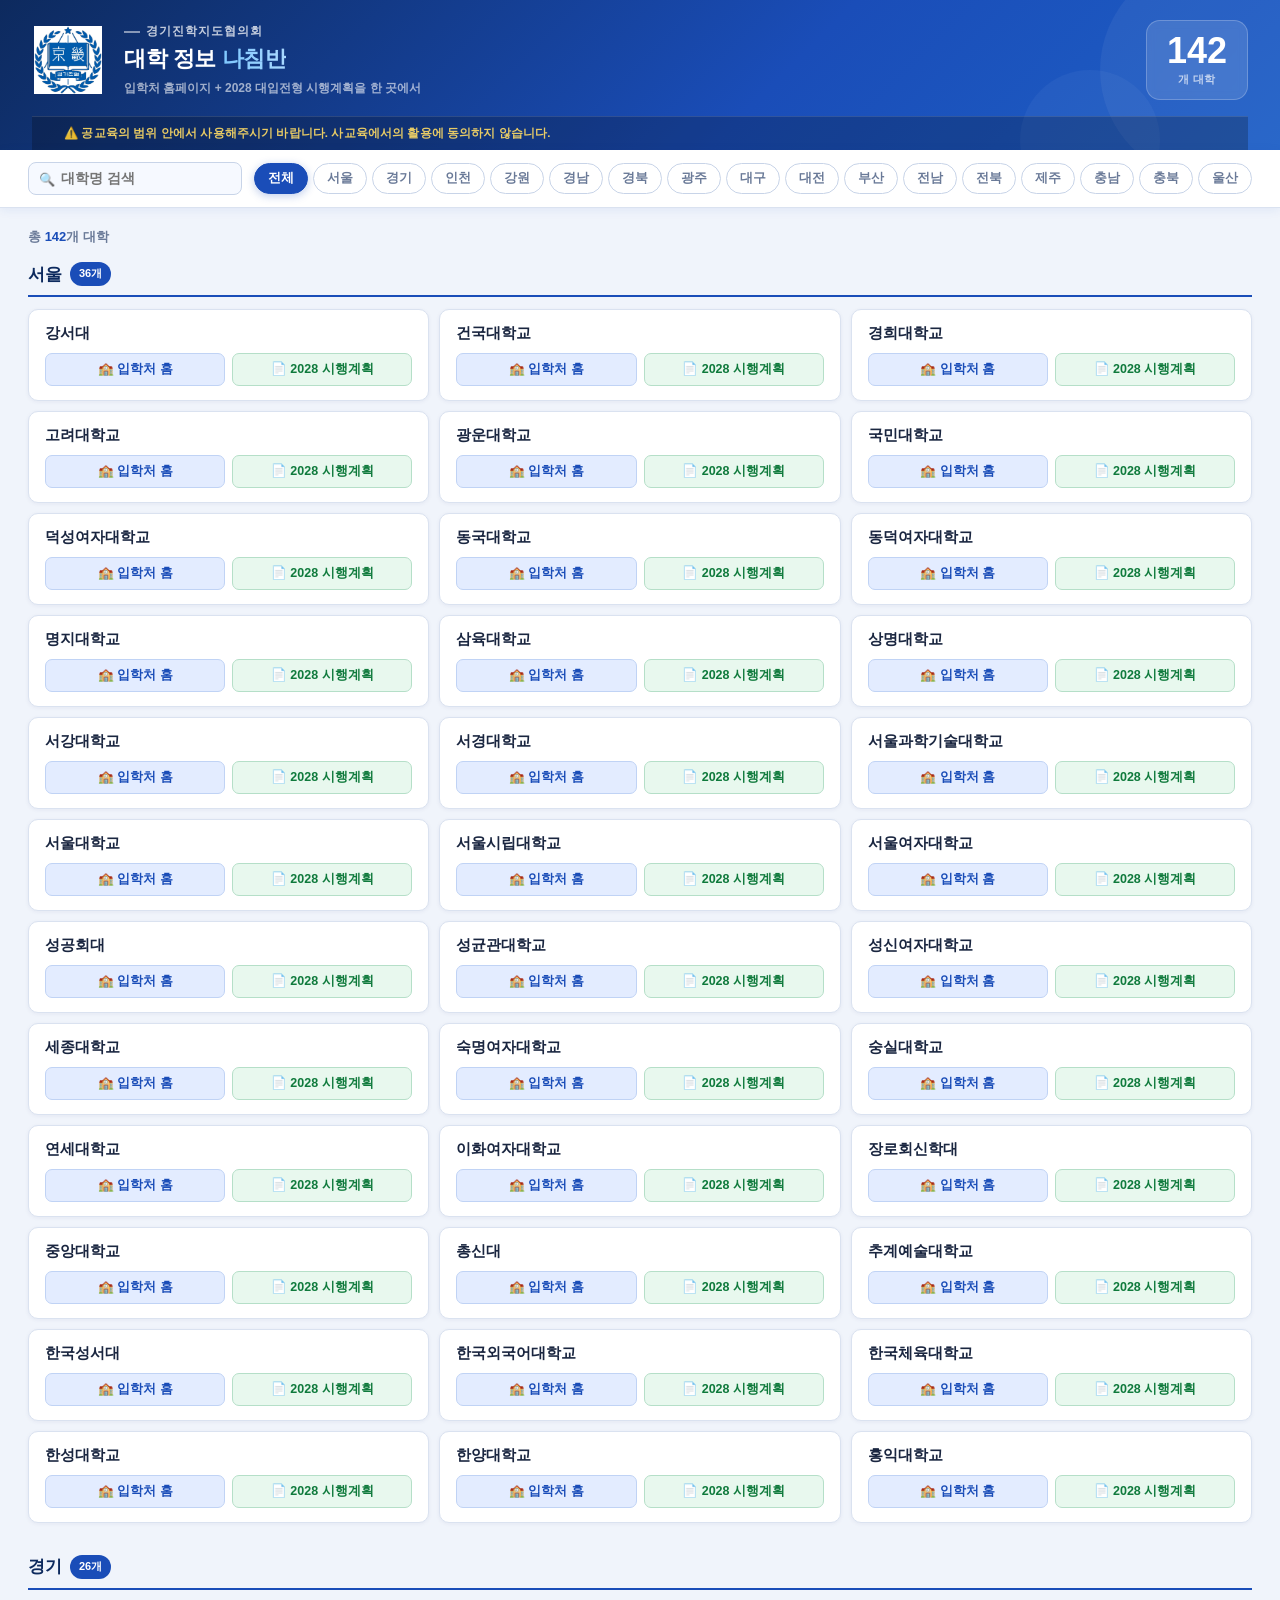
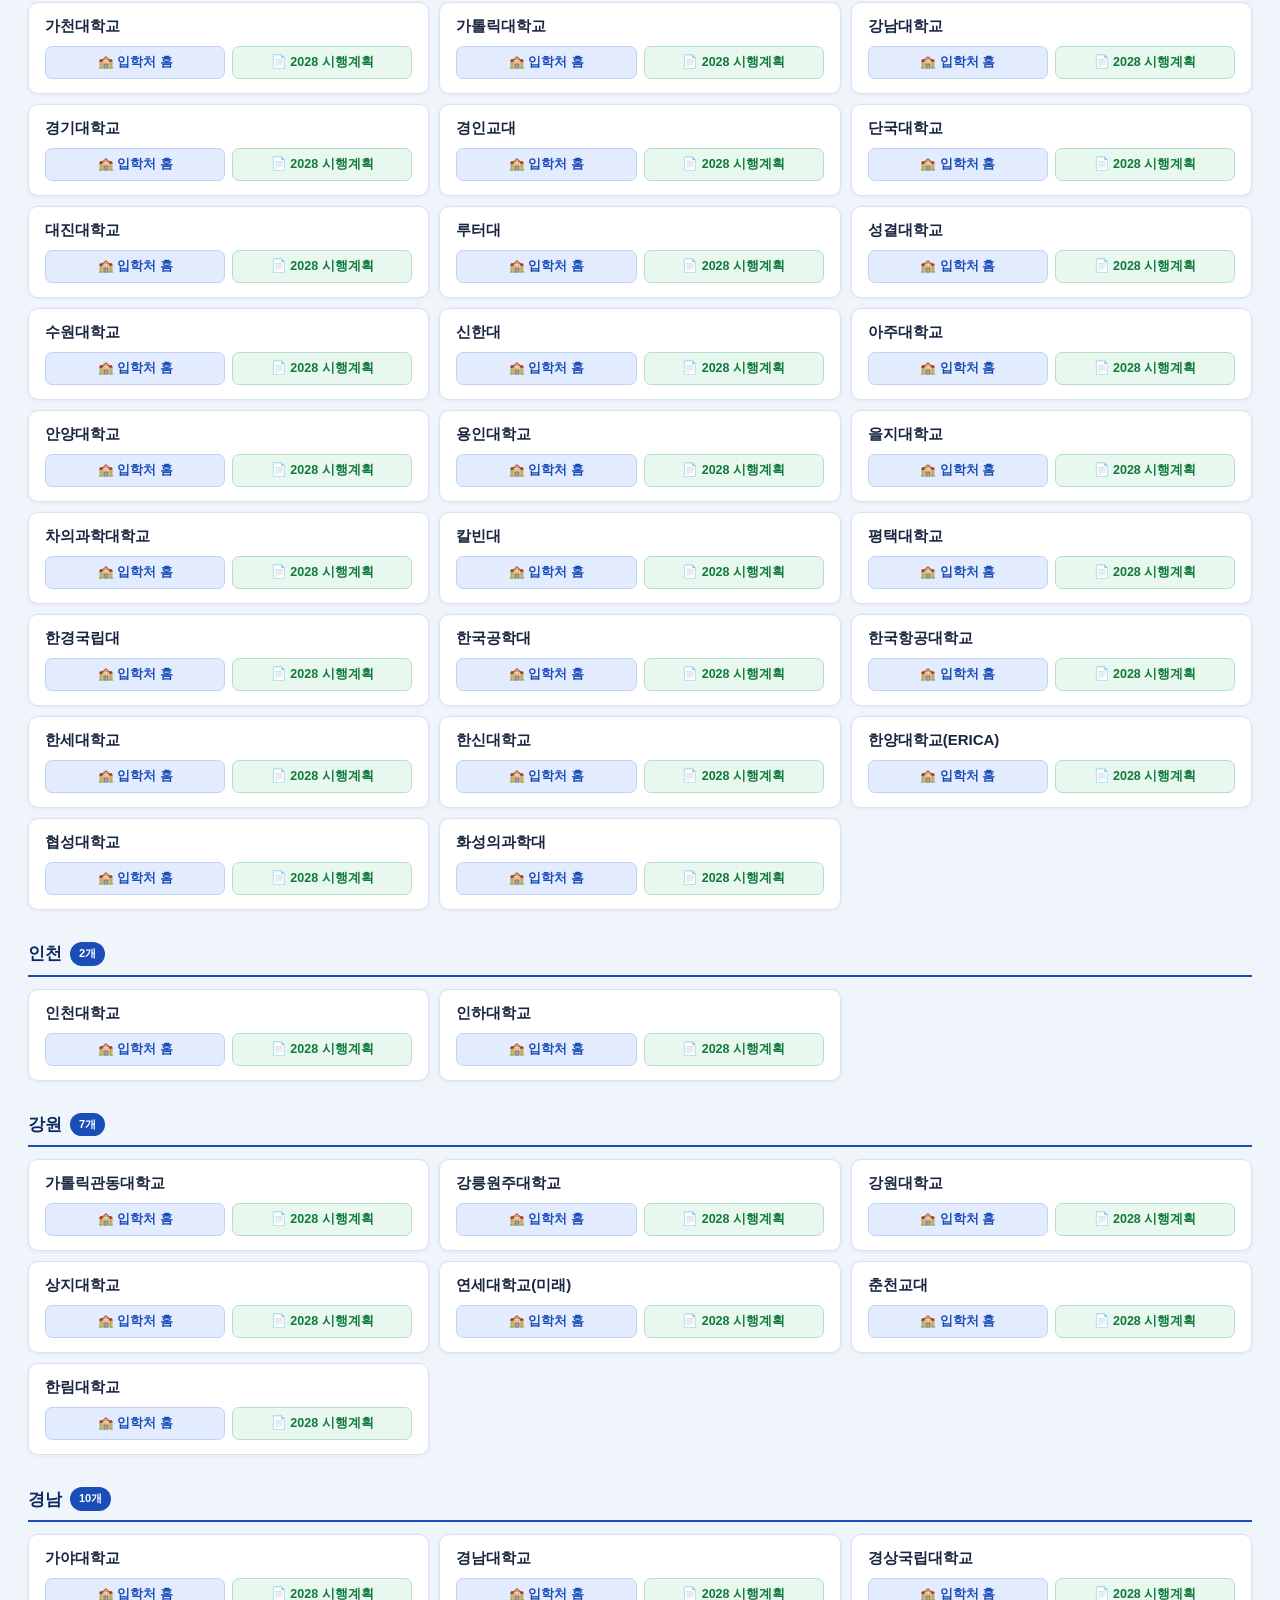
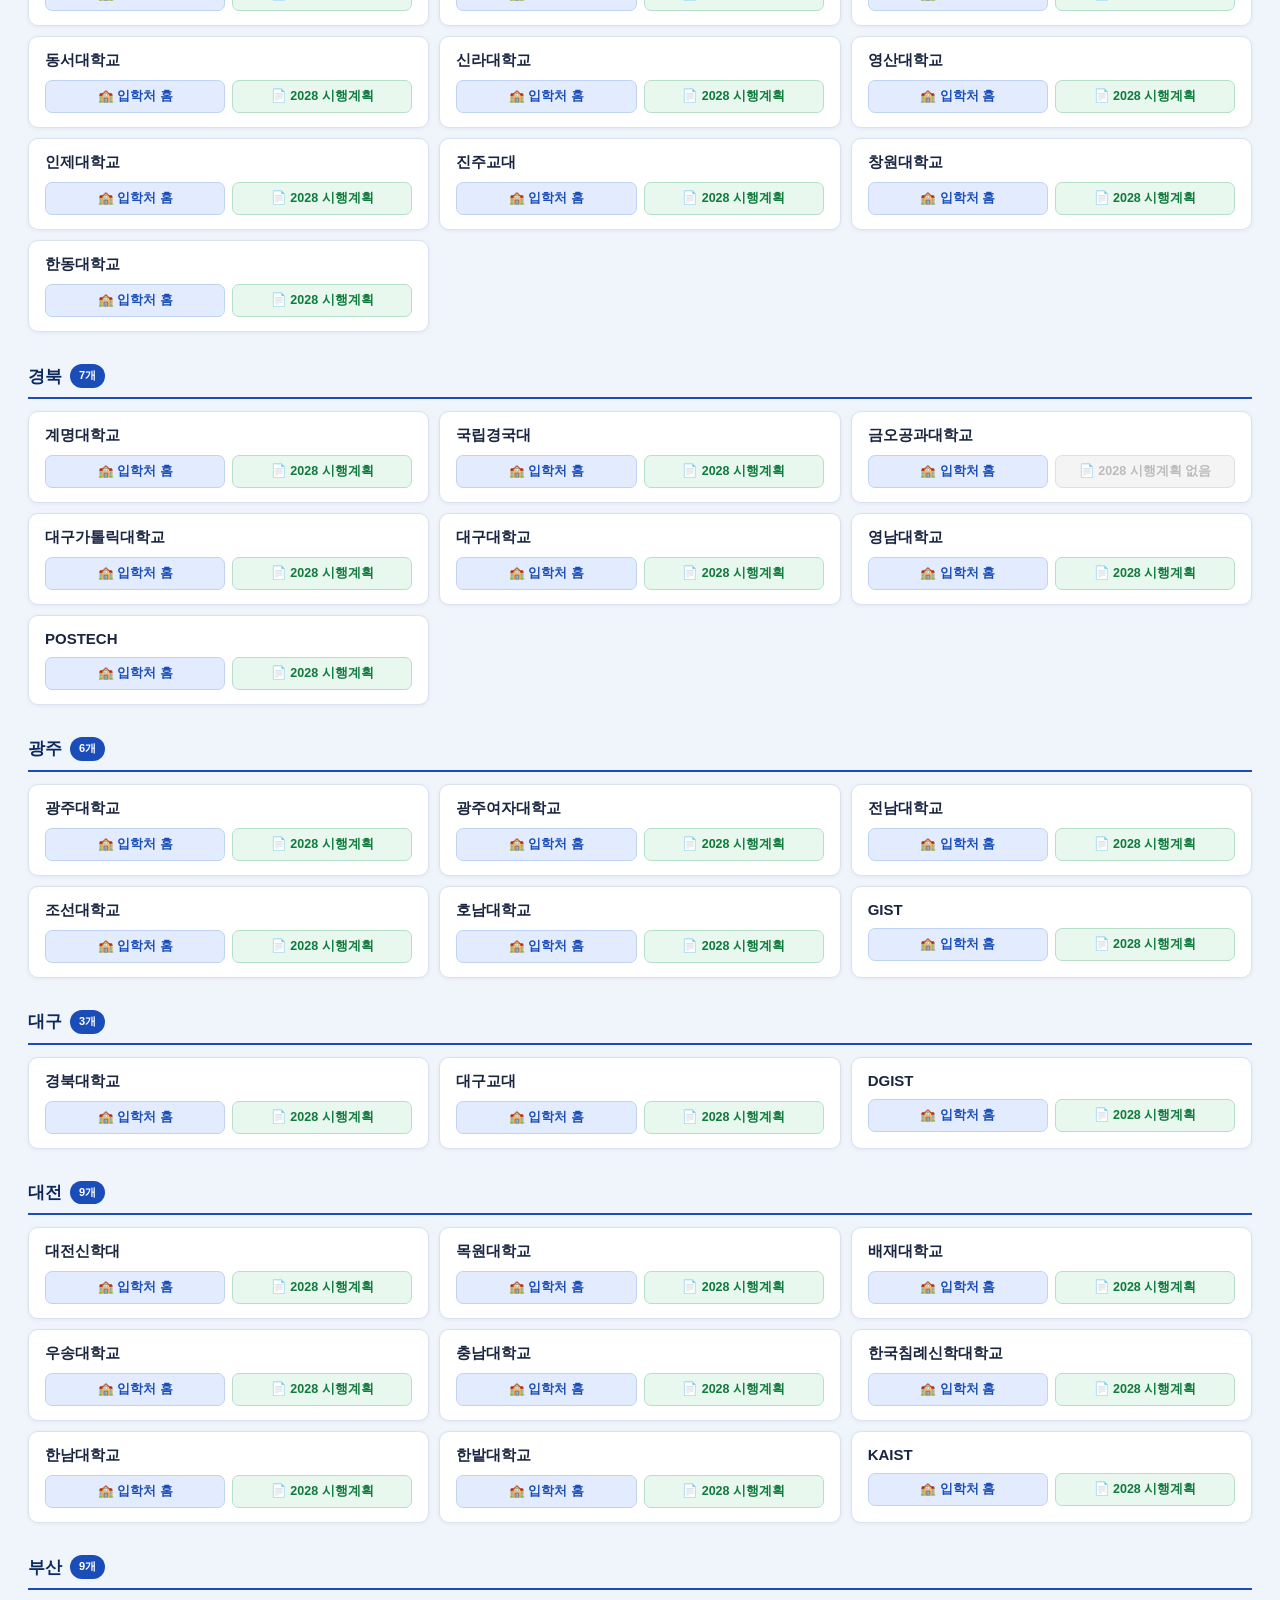
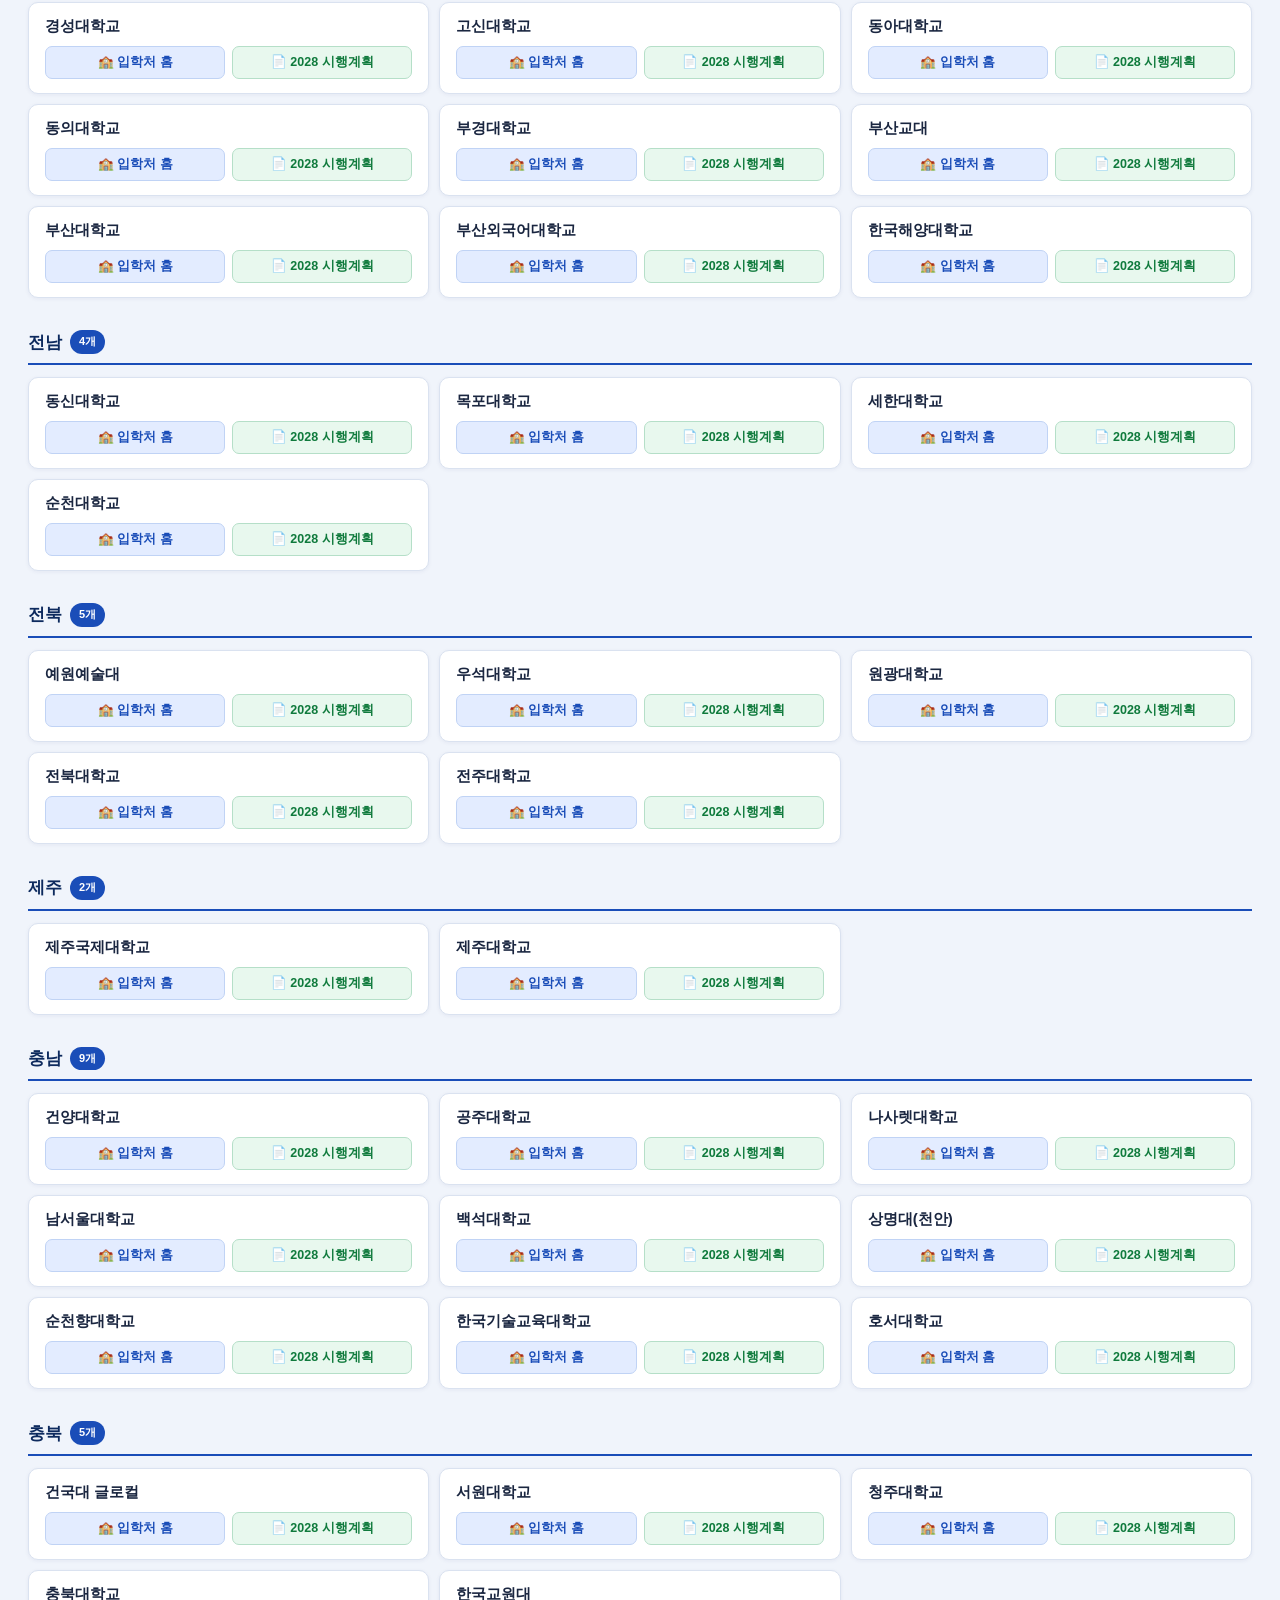
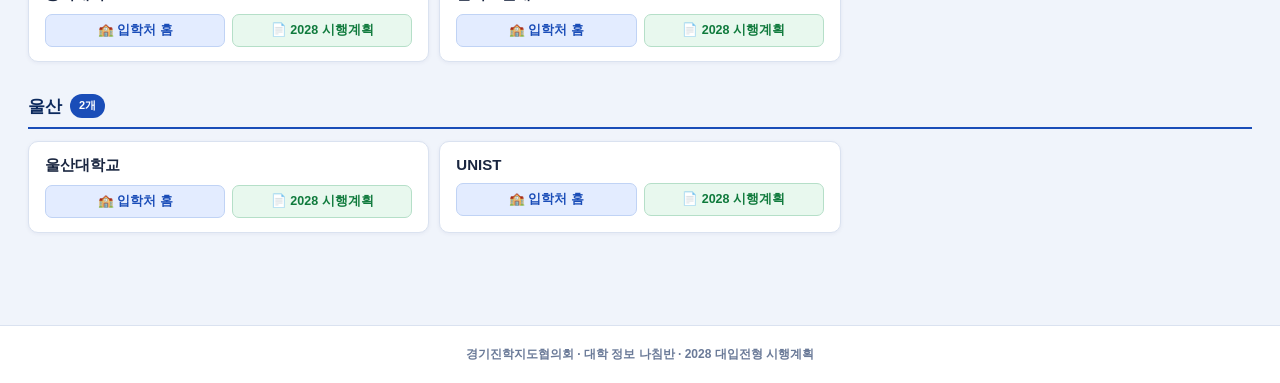
==== commit 62c6cbc9: "나침반 파일 수정" ====
--- a/namdimban.html
+++ b/namdimban.html
@@ -321,21 +321,21 @@
   "경기": [["가천대학교","https://admission.gachon.ac.kr","사립"],["가톨릭대학교","https://ipsi.catholic.ac.kr","사립"],["강남대학교","https://admission.kangnam.ac.kr/main.htm","사립"],["경기대학교","https://enter.kyonggi.ac.kr/index.do","사립"],["단국대학교","https://ipsi.dankook.ac.kr/intro.html","사립"],["대진대학교","https://admission.daejin.ac.kr/main.do","사립"],["성결대학교","https://ipsi.sungkyul.ac.kr","사립"],["수원대학교","https://ipsi.suwon.ac.kr/","사립"],["아주대학교","https://www.iajou.ac.kr","사립"],["안양대학교","https://enter.anyang.ac.kr/main","사립"],["용인대학교","https://ipsi.yongin.ac.kr/index.do","사립"],["을지대학교","https://admission.eulji.ac.kr/","사립"],["차의과학대학교","https://admission.cha.ac.kr","사립"],["평택대학교","https://entrance.ptu.ac.kr","사립"],["한국항공대학교","https://ibhak.kau.ac.kr","사립"],["한세대학교","https://ipsi.hansei.ac.kr/sites/ipsi/index.do","사립"],["한신대학교","https://ent.hs.ac.kr","사립"],["한양대학교(ERICA)","https://goerica.hanyang.ac.kr/admission/html/main/main.asp","사립"],["협성대학교","https://iphak.uhs.ac.kr/jungsi/mojip.do","사립"],["경인교대","https://ipsi.ginue.ac.kr/ipsi/Main.do","국립"],["루터대","http://ltu-admission.ac.kr/index_.html","사립"],["신한대","https://ipsi.shinhan.ac.kr/","사립"],["칼빈대","http://www.calvin.ac.kr/iphak/index.do","사립"],["한경국립대","https://ipsi.hknu.ac.kr/","국립"],["한국공학대","https://iphak.tukorea.ac.kr/main.htm","사립"],["화성의과학대","https://www.hsmu.ac.kr/admission/main/index.do","사립"]],
   "인천": [["인천대학교","https://admission.inu.ac.kr/main.do","공립"],["인하대학교","https://admission.inha.ac.kr","사립"]],
   "강원": [["가톨릭관동대학교","https://www.cku.ac.kr/iphak/index.do","사립"],["강릉원주대학교","https://iphak.gwnu.ac.kr/sites/iphak/index.do","국립"],["강원대학교","https://admission.kangwon.ac.kr","국립"],["상지대학교","https://www.sangji.ac.kr/go/index.do","사립"],["연세대학교(미래)","https://mirae.yonsei.ac.kr/wj/2349/subview.do","사립"],["한림대학교","https://admission.hallym.ac.kr/admission/index.do","사립"],["춘천교대","https://www.cnue.ac.kr/enter/index.do","국립"]],
-  "대전": [["KAIST","https://admission.kaist.ac.kr","국립"],["목원대학교","https://enter.mokwon.ac.kr","사립"],["배재대학교","https://enter.pcu.ac.kr","사립"],["우송대학교","https://ent.wsu.ac.kr","사립"],["한남대학교","https://ibsi.hannam.ac.kr","사립"],["한밭대학교","https://www.hanbat.ac.kr/admission/","국립"],["대전신학대","https://ipsi.daejeon.ac.kr/","사립"],["한국침례신학대학교","https://ipsi.kbtus.ac.kr/ipsi/Main.do","사립"]],
+  "대전": [["KAIST","https://admission.kaist.ac.kr","국립"],["충남대학교","https://ipsi.cnu.ac.kr","국립"],["목원대학교","https://enter.mokwon.ac.kr","사립"],["배재대학교","https://enter.pcu.ac.kr","사립"],["우송대학교","https://ent.wsu.ac.kr","사립"],["한남대학교","https://ibsi.hannam.ac.kr","사립"],["한밭대학교","https://www.hanbat.ac.kr/admission/","국립"],["대전신학대","https://ipsi.daejeon.ac.kr/","사립"],["한국침례신학대학교","https://ipsi.kbtus.ac.kr/ipsi/Main.do","사립"]],
   "충북": [["서원대학교","https://www.seowon.ac.kr/iphak/index.do","사립"],["청주대학교","https://www.cju.ac.kr/ipsi/index.do","사립"],["충북대학교","https://ipsi.chungbuk.ac.kr","국립"],["한국교원대","https://www.knue.ac.kr/ipsi/index.do","국립"],["건국대 글로컬","https://ibsi.konkuk.ac.kr","사립"]],
-  "충남": [["건양대학교","https://ipsi.konyang.ac.kr","사립"],["공주대학교","https://ipsi.kongju.ac.kr","국립"],["나사렛대학교","https://ipsi.kornu.ac.kr/sites/ipsi/index.do","사립"],["남서울대학교","https://consult.mncapro.co.kr/solution/nsuipsi","사립"],["백석대학교","https://ipsi.bu.ac.kr","사립"],["순천향대학교","https://ipsi.sch.ac.kr","사립"],["충남대학교","https://ipsi.cnu.ac.kr","국립"],["한국기술교육대학교","https://www.koreatech.ac.kr/index.es?sid=a4","국립"],["호서대학교","https://ipsi.hoseo.ac.kr","사립"],["상명대(천안)","https://admission.smu.ac.kr","사립"]],
-  "대구": [["DGIST","https://admission.dgist.ac.kr","국립"],["대구교대","https://ipsi.dnue.ac.kr","국립"]],
-  "경북": [["POSTECH","https://adm-u.postech.ac.kr/","사립"],["경북대학교","https://ipsi1.knu.ac.kr","국립"],["계명대학교","https://www.gokmu.ac.kr","사립"],["국립경국대","https://www.gknu.ac.kr/main/html.do?menu_idx=2","국립"],["금오공과대학교","https://www.kumoh.ac.kr/ipsi/index.do","국립"],["대구가톨릭대학교","https://ibsi.cu.ac.kr","사립"],["대구대학교","https://ipsi.daegu.ac.kr","사립"],["영남대학교","https://enter.yu.ac.kr","사립"]],
-  "부산": [["경성대학교","https://ipsi.ks.ac.kr","사립"],["고신대학교","https://dream.kosin.ac.kr","사립"],["동아대학교","https://ent.donga.ac.kr","사립"],["동의대학교","https://www.deu.ac.kr/Admissions/index.htm","사립"],["부경대학교","https://iphak.pknu.ac.kr","국립"],["부산대학교","https://go.pusan.ac.kr","국립"],["부산외국어대학교","https://enter.bufs.ac.kr","사립"],["부산교대","https://www.bnue.ac.kr/ipsi","국립"]],
-  "경남": [["가야대학교","https://ipsi.kaya.ac.kr","사립"],["경남대학교","https://ipsi.kyungnam.ac.kr","사립"],["경상국립대학교","https://www.gnu.ac.kr/new/main.do","국립"],["동서대학교","https://ipsi.dongseo.ac.kr","사립"],["신라대학교","https://ipsi.silla.ac.kr","사립"],["영산대학교","https://www.ysu.ac.kr/ysu/1010/subview.do","사립"],["인제대학교","https://iphak.inje.ac.kr","사립"],["창원대학교","https://www.changwon.ac.kr/ipsi/main.do","국립"],["한국해양대학교","https://www.kmou.ac.kr/ipsi/","국립"],["한동대학교","https://www.handong.edu/kor/admission","사립"],["진주교대","https://www.cue.ac.kr/enter/Main.do","국립"]],
+  "충남": [["건양대학교","https://ipsi.konyang.ac.kr","사립"],["공주대학교","https://ipsi.kongju.ac.kr","국립"],["나사렛대학교","https://ipsi.kornu.ac.kr/sites/ipsi/index.do","사립"],["남서울대학교","https://consult.mncapro.co.kr/solution/nsuipsi","사립"],["백석대학교","https://ipsi.bu.ac.kr","사립"],["순천향대학교","https://ipsi.sch.ac.kr","사립"],["한국기술교육대학교","https://www.koreatech.ac.kr/index.es?sid=a4","국립"],["호서대학교","https://ipsi.hoseo.ac.kr","사립"],["상명대(천안)","https://admission.smu.ac.kr","사립"]],
+  "대구": [["DGIST","https://admission.dgist.ac.kr","국립"],["경북대학교","https://ipsi1.knu.ac.kr","국립"],["대구교대","https://ipsi.dnue.ac.kr","국립"]],
+  "경북": [["POSTECH","https://adm-u.postech.ac.kr/","사립"],["대구대학교","https://ipsi.daegu.ac.kr","사립"],["계명대학교","https://www.gokmu.ac.kr","사립"],["국립경국대","https://www.gknu.ac.kr/main/html.do?menu_idx=2","국립"],["금오공과대학교","https://www.kumoh.ac.kr/ipsi/index.do","국립"],["대구가톨릭대학교","https://ibsi.cu.ac.kr","사립"],["영남대학교","https://enter.yu.ac.kr","사립"]],
+  "부산": [["경성대학교","https://ipsi.ks.ac.kr","사립"],["한국해양대학교","https://www.kmou.ac.kr/ipsi/","국립"],["고신대학교","https://dream.kosin.ac.kr","사립"],["동아대학교","https://ent.donga.ac.kr","사립"],["동의대학교","https://www.deu.ac.kr/Admissions/index.htm","사립"],["부경대학교","https://iphak.pknu.ac.kr","국립"],["부산대학교","https://go.pusan.ac.kr","국립"],["부산외국어대학교","https://enter.bufs.ac.kr","사립"],["부산교대","https://www.bnue.ac.kr/ipsi","국립"]],
+  "경남": [["가야대학교","https://ipsi.kaya.ac.kr","사립"],["경남대학교","https://ipsi.kyungnam.ac.kr","사립"],["경상국립대학교","https://www.gnu.ac.kr/new/main.do","국립"],["동서대학교","https://ipsi.dongseo.ac.kr","사립"],["신라대학교","https://ipsi.silla.ac.kr","사립"],["영산대학교","https://www.ysu.ac.kr/ysu/1010/subview.do","사립"],["인제대학교","https://iphak.inje.ac.kr","사립"],["창원대학교","https://www.changwon.ac.kr/ipsi/main.do","국립"],["한동대학교","https://www.handong.edu/kor/admission","사립"],["진주교대","https://www.cue.ac.kr/enter/Main.do","국립"]],
   "울산": [["UNIST","https://adm-u.unist.ac.kr/admission/index.do","국립"],["울산대학교","https://iphak.ulsan.ac.kr","사립"]],
-  "광주": [["GIST","https://admission.gist.ac.kr","국립"],["광주대학교","https://iphak.gwangju.ac.kr","사립"],["광주여자대학교","https://ipsi.kwu.ac.kr","사립"],["조선대학교","https://i.chosun.ac.kr/intro","사립"],["호남대학교","https://enter.honam.ac.kr","사립"]],
+  "광주": [["GIST","https://admission.gist.ac.kr","국립"],["전남대학교","https://admission.jnu.ac.kr","국립"],["광주대학교","https://iphak.gwangju.ac.kr","사립"],["광주여자대학교","https://ipsi.kwu.ac.kr","사립"],["조선대학교","https://i.chosun.ac.kr/intro","사립"],["호남대학교","https://enter.honam.ac.kr","사립"]],
   "전북": [["우석대학교","https://enter.woosuk.ac.kr","사립"],["원광대학교","https://ipsi.wku.ac.kr","사립"],["전북대학교","https://enter.jbnu.ac.kr","국립"],["전주대학교","https://iphak.jj.ac.kr","사립"],["예원예술대","https://admission.yewon.ac.kr/main/","사립"]],
-  "전남": [["동신대학교","https://www.dsu.ac.kr/dsu/1001/subview.do","사립"],["목포대학교","https://ipsi.mokpo.ac.kr","국립"],["세한대학교","https://www.sehan.ac.kr/sehan/1004/subview.do","사립"],["순천대학교","https://www.scnu.ac.kr/iphak/main.do","국립"],["전남대학교","https://admission.jnu.ac.kr","국립"]],
+  "전남": [["동신대학교","https://www.dsu.ac.kr/dsu/1001/subview.do","사립"],["목포대학교","https://ipsi.mokpo.ac.kr","국립"],["세한대학교","https://www.sehan.ac.kr/sehan/1004/subview.do","사립"],["순천대학교","https://www.scnu.ac.kr/iphak/main.do","국립"],],
   "제주": [["제주국제대학교","https://apply.jeju.ac.kr","사립"],["제주대학교","https://ibsi.jejunu.ac.kr","국립"]]
 };
 // 나침반 데이터: [{name, region, url}]
-const PDF_RAW = [{"name":"가천대","region":"경기","url":"https://drive.google.com/open?id=1e6JayrALWW2Smzli4M8zd7Pq7dpx2g5C"},{"name":"가톨릭대","region":"서울","url":"https://drive.google.com/open?id=1-vdDECCcglZ2ZRT2gTzwbjC1ILCdjgGp"},{"name":"강남대","region":"경기","url":"https://drive.google.com/open?id=1FOt26aL1JtY4xXWzokEHELYLWGzlv8lB"},{"name":"강서대","region":"서울","url":"https://drive.google.com/open?id=1jOKHlrbPRvw_hCPlLgL575Q8EE8Gw-0p"},{"name":"강원대(춘천)","region":"강원","url":"https://drive.google.com/file/d/1NgwACUYKPyIlZ6ggoYLnLdaZQEjC7zUi/view?usp=drive_link"},{"name":"건국대 글로컬","region":"충북","url":"https://drive.google.com/open?id=18FRqr5DgVWFCU03zI1yGkTdrDGIvAc44"},{"name":"건국대","region":"서울","url":"https://drive.google.com/open?id=1oiV1aENYl0xBznkpPrDST5EpXzlEGisK"},{"name":"경기대","region":"경기","url":"https://drive.google.com/open?id=1vgVGzs9jKDLfDap8J5gn76ci3N1ObU5W"},{"name":"경상국립대","region":"경남","url":"https://drive.google.com/open?id=1xAL4pPBtSnWjoXC6y9i-V2YdjUjJ1438"},{"name":"경희대","region":"서울","url":"https://drive.google.com/open?id=1gGE2Ua8wI9kDTrPPsJ22ZnQIApHR760t"},{"name":"고려대","region":"서울","url":"https://drive.google.com/open?id=1d007JpZi2EMpe2AKIGOfWXwMMQfbZ6Jl"},{"name":"광운대","region":"서울","url":"https://drive.google.com/open?id=1KSTWnOKI1swNg5q_L41jnDUqkMVk41cm"},{"name":"국민대","region":"서울","url":"https://drive.google.com/open?id=1YB6ePfrXmqB5HMDcoGAtUFhoe-c1lJls"},{"name":"단국대(죽전, 천안 통합)","region":"경기","url":"https://drive.google.com/open?id=1Fe7ccQX5v8aCxC1j46-QkMmaYdFoLctS"},{"name":"대구교대","region":"대구","url":"https://drive.google.com/open?id=1tgoZ9XL3hpL0_L76Kltfk4b09DS9IQ-P"},{"name":"대전신학대","region":"대전","url":"https://drive.google.com/open?id=1Tqxett-vQ7Rm2N19B1BB9Km737WLio8W"},{"name":"대진대","region":"경기","url":"https://drive.google.com/open?id=1O4GiX1f0o2tmHawuTozJsIg7pT4mFD-7"},{"name":"덕성여대","region":"서울","url":"https://drive.google.com/open?id=1FVjCqNzkF5taSwPlNNU8hwXAtCtb2L1m"},{"name":"동국대","region":"서울","url":"https://drive.google.com/open?id=1-8dyqXRbDkWOioKV83jZXtcldQgBSulE"},{"name":"동덕여대","region":"서울","url":"https://drive.google.com/open?id=1ghbUYgrtGQx_oCVgpQd6gXGkvUK3pxNB"},{"name":"루터대","region":"경기","url":"https://drive.google.com/open?id=19YGREAor525E4YhIv7PYLbaUEsp5lzmK"},{"name":"명지대(서울, 용인 통합)","region":"서울","url":"https://drive.google.com/open?id=1pN7aR--I_8xKIkzV8VL9czbQYfH-ED22"},{"name":"목원대","region":"대전","url":"https://drive.google.com/open?id=1zHyi6kmhCgu2g6aP4_-v9nr5SPgvC0zM"},{"name":"배재대","region":"대전","url":"https://drive.google.com/open?id=1omJC_B_uyY1tV0mfPojEOJYoq4Z2mvgO"},{"name":"부산교대","region":"부산","url":"https://drive.google.com/open?id=1UA-BochF7_x3D5ZUDRnrNhtKMD6ZZqPD"},{"name":"삼육대","region":"서울","url":"https://drive.google.com/open?id=1yRUZbsIyycMZy2AU5fTJMn1XsnuxQzEy"},{"name":"상명대","region":"서울","url":"https://drive.google.com/open?id=1jFnVSgAM1NUkFg8JsYB_WfmPI1bsSQYX"},{"name":"상명대(천안)","region":"충남","url":"https://drive.google.com/open?id=1OUBOm5yt-Xj7Dyn0h22BwDAGdMiA9ZUS"},{"name":"상지대","region":"강원","url":"https://drive.google.com/open?id=1txaURMsS-HzAIrRUgGL2VU-oOJ60-CzY"},{"name":"서강대","region":"서울","url":"https://drive.google.com/open?id=1iLtNCPMqk751nXsyD8wgEha0qWPSwuSQ"},{"name":"서경대","region":"서울","url":"https://drive.google.com/open?id=1A5LDPxz8hdZy505JR4oTAvQjHtTOvTv_"},{"name":"서울과기대","region":"서울","url":"https://drive.google.com/open?id=19cQ7yW6eSJeiQGg1THLc7er5UClQmyMR"},{"name":"서울교대","region":"서울","url":"https://drive.google.com/open?id=1vV3L_OAczmQuoOnLAE21hhGbscgpodAG"},{"name":"서울대","region":"서울","url":"https://drive.google.com/open?id=1bvEkkRsWvn5PDJvtICZ7xqAV-8dG3cfQ"},{"name":"서울시립대","region":"서울","url":"https://drive.google.com/open?id=1GTFDkV1BxnQZyVw-7SGau1H2cz6dZWw8"},{"name":"서울신학대","region":"경기","url":"https://drive.google.com/open?id=19q5HLzXjuIq5dFpqiGa5-cnDfrURjM6Y"},{"name":"서울여대","region":"서울","url":"https://drive.google.com/open?id=1KT9vFZZOkmJqVTFlkd5xs0yNAZBA5heE"},{"name":"서울한영대","region":"서울","url":"https://drive.google.com/open?id=1809SOx4mP7v5Ry2ITTYjXxxmN5UPoEfi"},{"name":"성결대","region":"경기","url":"https://drive.google.com/open?id=1beDB3U4T9AwsLGxVYIznqmodrH774Vlo"},{"name":"성공회대","region":"서울","url":"https://drive.google.com/open?id=1f-JaNGwqhoj5wRpVPyPaHz8kR8c8oSXt"},{"name":"성균관대","region":"서울","url":"https://drive.google.com/open?id=1rB-RUieTYBroJ9CQiP3eB2FSS8QOF7hU"},{"name":"성신여대","region":"서울","url":"https://drive.google.com/open?id=1gU0XVoGiHNL4vnCEKI69bSZN_O1b4gHT"},{"name":"세종대","region":"서울","url":"https://drive.google.com/open?id=1YfV_KCxA1ANe3waidwHMvy5NoDWPuWrD"},{"name":"수원대","region":"경기","url":"https://drive.google.com/open?id=1lK08b4Z1yzjJtwceomcod4vby8fTVC5I"},{"name":"숙명여대","region":"서울","url":"https://drive.google.com/open?id=1gK0X4gIRZQc_njXTIw6qPBsz5RUNQU-o"},{"name":"순천향대","region":"충남","url":"https://drive.google.com/open?id=1AT0fpwQmGbb9da5joY5JlnIK1-etNcxB"},{"name":"숭실대","region":"서울","url":"https://drive.google.com/open?id=1X56oSxZ-4RsYAwSnaZueS_duBtx1Yj49"},{"name":"신한대","region":"경기","url":"https://drive.google.com/open?id=11QhBfgTUq2anaRjshshsCd1b1x4ULZ1i"},{"name":"아주대","region":"경기","url":"https://drive.google.com/open?id=10_r1wV8fnH7Cl0ZluaFtfVO4PsD-Tuvj"},{"name":"안양대","region":"경기","url":"https://drive.google.com/open?id=1IgwbLoEFF_0WYs7sJjyoOTo8h4yn32oR"},{"name":"연세대","region":"서울","url":"https://drive.google.com/open?id=1yPVslVag5sEUrrXURemqNATiwFAgTpCX"},{"name":"연세대(미래)","region":"강원","url":"https://drive.google.com/open?id=1K5v8rjwzwnZOTLNAINzhTAnGb8jKuqLr"},{"name":"예원예술대","region":"전북","url":"https://drive.google.com/open?id=1uk6ghzuxp0jM-9G7ewOfrtpEuPU5xHgK"},{"name":"용인대","region":"경기","url":"https://drive.google.com/open?id=1DV760A6rDgvwYrYEZApqj5Yp7HyP9pAL"},{"name":"을지대","region":"경기","url":"https://drive.google.com/open?id=1PFeqKRy1tAoT9S7SZtukA7_ZNFOR8_eR"},{"name":"이화여대","region":"서울","url":"https://drive.google.com/file/d/1VQgE3qjrK39g1ajC8bPfSP4WIPbuimrU/view?usp=sharing"},{"name":"인천대","region":"인천","url":"https://drive.google.com/open?id=1IbGH77ZtJvdmwrnqezwSY8iJqTJFOtRK"},{"name":"인하대","region":"인천","url":"https://drive.google.com/open?id=1krndaYhMEqrtEDO2-NwgwZT6R-CkgXMH"},{"name":"장로회신학대","region":"서울","url":"https://drive.google.com/open?id=1JyMa9nasp4oXTiKVUzIperL7Cap28BuP"},{"name":"전북대","region":"전북","url":"https://drive.google.com/open?id=155SYHT5jF3kAMToms1UECmQcLEFX6qlr"},{"name":"제주대","region":"제주","url":"https://drive.google.com/open?id=1wbYinhGXzxgwGvGvQrBCXvM7ZJ73pF5l"},{"name":"중앙대","region":"서울","url":"https://drive.google.com/open?id=17IHwSINrAaUb8F9WzTkyi2b1r0SK5FzZ"},{"name":"진주교대","region":"경남","url":"https://drive.google.com/open?id=1EQl5WDNeeRFIQWUJ5E2A0h142sVgVB0Q"},{"name":"차의과학대","region":"경기","url":"https://drive.google.com/open?id=1_XIusVqfr9d4-QGzYbj03Wk_4OcJFJjE"},{"name":"청주교대","region":"충북","url":"https://drive.google.com/open?id=1P-ozkErusEhug7KQA-EbzSc0aMwsQpxz"},{"name":"총신대","region":"서울","url":"https://drive.google.com/open?id=1xUP_9fly_RKvjSUvLCYB4kRFkOYNceEb"},{"name":"추계예술대","region":"서울","url":"https://drive.google.com/open?id=1pdZub7FaGgNY_ZVqp8ecBCJP3OwM0A6R"},{"name":"춘천교대","region":"강원","url":"https://drive.google.com/open?id=1LxYTx9owvq54ZxVG6EsVQQkLAP-NJCyJ"},{"name":"충남대","region":"대전","url":"https://drive.google.com/open?id=1HLYQmFQNUzslk_wwA8EciFyDAus6y8cA"},{"name":"충북대","region":"충북","url":"https://drive.google.com/open?id=1j9AIjyMFe_bdmaPlf-3TVSi-meC4ua2F"},{"name":"칼빈대","region":"경기","url":"https://drive.google.com/open?id=1pZIW8ruJhmRDyWe3VeMegIzRdVQT0Lyh"},{"name":"평택대","region":"경기","url":"https://drive.google.com/open?id=1N-cRlvnMVh2jmuTjpyWUOB7LTnWRCfFD"},{"name":"POSTECH","region":"경북","url":"https://drive.google.com/open?id=1kYe5WH2V7uleOFHSx7ME14WqfdhppOO0"},{"name":"한경국립대","region":"경기","url":"https://drive.google.com/open?id=1-Txu4Of_5aMSXl9IfEFxFaNR3OmdUl_V"},{"name":"한국공학대","region":"경기","url":"https://drive.google.com/open?id=16xGrxGfK6pDa7Lx_tBpzzSZ_ZKKKg8jC"},{"name":"한국교원대","region":"충북","url":"https://drive.google.com/open?id=1W3AcKDFSfpAfsGsz4i_arBSWaRNtRrRm"},{"name":"한국성서대","region":"서울","url":"https://drive.google.com/open?id=1sKkNx-YVx4iBpdk741uxBzpaLq9jaihQ"},{"name":"한국외대","region":"서울","url":"https://drive.google.com/open?id=18D47sENDi2Yq7W_SeRI8mOzlRSro58uG"},{"name":"한국체대","region":"서울","url":"https://drive.google.com/open?id=1SJDBGRhXREkCbwabba83tlnYKRrzH1-G"},{"name":"한국침례신학대학교","region":"대전","url":"https://drive.google.com/open?id=1m54i9tGf_K8vxK_-06N6Z-KLN62vXa56"},{"name":"한국항공대","region":"경기","url":"https://drive.google.com/open?id=1YUU4wJ9L8I7LzyH0cudbQFkoHgAFJJ2-"},{"name":"한성대","region":"서울","url":"https://drive.google.com/open?id=1TDK-UJueFe0bQxejGnmBta3y7GQ6sMvf"},{"name":"한세대","region":"경기","url":"https://drive.google.com/open?id=1WIBdL0StZq4jeCaM2FgtDqBB-qiSWNP5"},{"name":"한신대","region":"경기","url":"https://drive.google.com/open?id=15AxjX3ikuwRxCGQtmWgw8f5TJrFl78Mu"},{"name":"한양대","region":"서울","url":"https://drive.google.com/open?id=1L9GDoXkwtyU3pSDWpI-uarpPnDzbPQSZ"},{"name":"한양대(ERICA)","region":"경기","url":"https://drive.google.com/open?id=1-ScJVd9ICO7EIy_A9Fam7aqIrMAdYaOA"},{"name":"홍익대","region":"서울","url":"https://drive.google.com/open?id=1iWJU_uR5reI4JWpSombXZHwUlYfm7m7w"},{"name":"화성의과학대","region":"경기","url":"https://drive.google.com/open?id=1Vb84PfEafHQOFkkfg967zYJQLMs7VEtB"},{"name":"동국대(WISE)","region":"경북","url":"https://drive.google.com/file/d/1N066glyfNnLILySf8Rw7jzsszPjKdm8j/view?usp=drive_link"},{"name":"부산대","region":"부산","url":"https://drive.google.com/file/d/1npqTopTsZW1mW4M2lDzBOp3PH9wwJcZU/view?usp=drive_link"},{"name":"서울장신대","region":"경기","url":"https://drive.google.com/file/d/1wyJ5PRkqCv8IL-QQHUMFUch-XRaAehPy/view?usp=drive_link"},{"name":"전남대","region":"광주","url":"https://drive.google.com/file/d/1cIpvRgL0src-iSlpyqqUnlQl_2Iiqzym/view?usp=drive_link"},{"name":"중앙승가대","region":"경기","url":"https://drive.google.com/file/d/1o7JVtebQGiqBExAS855cPdAeXMP8_CGY/view?usp=drive_link"},{"name":"경인교대","region":"경기","url":"https://drive.google.com/file/d/1I1VO_0wmkkbZDqSSDJvjSZkVz2_3kTt9/view?usp=sharing"},
+const PDF_RAW = [{"name":"가천대","region":"경기","url":"https://drive.google.com/open?id=1e6JayrALWW2Smzli4M8zd7Pq7dpx2g5C"},{"name":"가톨릭대","region":"서울","url":"https://drive.google.com/open?id=1-vdDECCcglZ2ZRT2gTzwbjC1ILCdjgGp"},{"name":"강남대","region":"경기","url":"https://drive.google.com/open?id=1FOt26aL1JtY4xXWzokEHELYLWGzlv8lB"},{"name":"강서대","region":"서울","url":"https://drive.google.com/open?id=1jOKHlrbPRvw_hCPlLgL575Q8EE8Gw-0p"},{"name":"강원대(춘천)","region":"강원","url":"https://drive.google.com/file/d/1NgwACUYKPyIlZ6ggoYLnLdaZQEjC7zUi/view?usp=drive_link"},{"name":"건국대 글로컬","region":"충북","url":"https://drive.google.com/open?id=18FRqr5DgVWFCU03zI1yGkTdrDGIvAc44"},{"name":"건국대","region":"서울","url":"https://drive.google.com/open?id=1oiV1aENYl0xBznkpPrDST5EpXzlEGisK"},{"name":"경기대","region":"경기","url":"https://drive.google.com/open?id=1vgVGzs9jKDLfDap8J5gn76ci3N1ObU5W"},{"name":"경상국립대","region":"경남","url":"https://drive.google.com/open?id=1xAL4pPBtSnWjoXC6y9i-V2YdjUjJ1438"},{"name":"경희대","region":"서울","url":"https://drive.google.com/open?id=1gGE2Ua8wI9kDTrPPsJ22ZnQIApHR760t"},{"name":"고려대","region":"서울","url":"https://drive.google.com/open?id=1d007JpZi2EMpe2AKIGOfWXwMMQfbZ6Jl"},{"name":"광운대","region":"서울","url":"https://drive.google.com/open?id=1KSTWnOKI1swNg5q_L41jnDUqkMVk41cm"},{"name":"국민대","region":"서울","url":"https://drive.google.com/open?id=1YB6ePfrXmqB5HMDcoGAtUFhoe-c1lJls"},{"name":"단국대(죽전, 천안 통합)","region":"경기","url":"https://drive.google.com/open?id=1Fe7ccQX5v8aCxC1j46-QkMmaYdFoLctS"},{"name":"대구교대","region":"대구","url":"https://drive.google.com/open?id=1tgoZ9XL3hpL0_L76Kltfk4b09DS9IQ-P"},{"name":"대전신학대","region":"대전","url":"https://drive.google.com/open?id=1Tqxett-vQ7Rm2N19B1BB9Km737WLio8W"},{"name":"대진대","region":"경기","url":"https://drive.google.com/open?id=1O4GiX1f0o2tmHawuTozJsIg7pT4mFD-7"},{"name":"덕성여대","region":"서울","url":"https://drive.google.com/open?id=1FVjCqNzkF5taSwPlNNU8hwXAtCtb2L1m"},{"name":"동국대","region":"서울","url":"https://drive.google.com/open?id=1-8dyqXRbDkWOioKV83jZXtcldQgBSulE"},{"name":"동덕여대","region":"서울","url":"https://drive.google.com/open?id=1ghbUYgrtGQx_oCVgpQd6gXGkvUK3pxNB"},{"name":"루터대","region":"경기","url":"https://drive.google.com/open?id=19YGREAor525E4YhIv7PYLbaUEsp5lzmK"},{"name":"명지대(서울, 용인 통합)","region":"서울","url":"https://drive.google.com/open?id=1pN7aR--I_8xKIkzV8VL9czbQYfH-ED22"},{"name":"목원대","region":"대전","url":"https://drive.google.com/open?id=1zHyi6kmhCgu2g6aP4_-v9nr5SPgvC0zM"},{"name":"배재대","region":"대전","url":"https://drive.google.com/open?id=1omJC_B_uyY1tV0mfPojEOJYoq4Z2mvgO"},{"name":"부산교대","region":"부산","url":"https://drive.google.com/open?id=1UA-BochF7_x3D5ZUDRnrNhtKMD6ZZqPD"},{"name":"삼육대","region":"서울","url":"https://drive.google.com/open?id=1yRUZbsIyycMZy2AU5fTJMn1XsnuxQzEy"},{"name":"상명대","region":"서울","url":"https://drive.google.com/open?id=1jFnVSgAM1NUkFg8JsYB_WfmPI1bsSQYX"},{"name":"상명대(천안)","region":"충남","url":"https://drive.google.com/open?id=1OUBOm5yt-Xj7Dyn0h22BwDAGdMiA9ZUS"},{"name":"상지대","region":"강원","url":"https://drive.google.com/open?id=1txaURMsS-HzAIrRUgGL2VU-oOJ60-CzY"},{"name":"서강대","region":"서울","url":"https://drive.google.com/open?id=1iLtNCPMqk751nXsyD8wgEha0qWPSwuSQ"},{"name":"서경대","region":"서울","url":"https://drive.google.com/open?id=1A5LDPxz8hdZy505JR4oTAvQjHtTOvTv_"},{"name":"서울과기대","region":"서울","url":"https://drive.google.com/open?id=19cQ7yW6eSJeiQGg1THLc7er5UClQmyMR"},{"name":"서울교대","region":"서울","url":"https://drive.google.com/open?id=1vV3L_OAczmQuoOnLAE21hhGbscgpodAG"},{"name":"서울대","region":"서울","url":"https://drive.google.com/open?id=1bvEkkRsWvn5PDJvtICZ7xqAV-8dG3cfQ"},{"name":"서울시립대","region":"서울","url":"https://drive.google.com/open?id=1GTFDkV1BxnQZyVw-7SGau1H2cz6dZWw8"},{"name":"서울신학대","region":"경기","url":"https://drive.google.com/open?id=19q5HLzXjuIq5dFpqiGa5-cnDfrURjM6Y"},{"name":"서울여자대학교","region":"서울","url":"https://drive.google.com/file/d/1z2yAG0Z6SkfYZpIwofB0d0V9LNPQ46GE/view?usp=sharing"},{"name":"서울한영대","region":"서울","url":"https://drive.google.com/open?id=1809SOx4mP7v5Ry2ITTYjXxxmN5UPoEfi"},{"name":"성결대","region":"경기","url":"https://drive.google.com/open?id=1beDB3U4T9AwsLGxVYIznqmodrH774Vlo"},{"name":"성공회대","region":"서울","url":"https://drive.google.com/open?id=1f-JaNGwqhoj5wRpVPyPaHz8kR8c8oSXt"},{"name":"성균관대","region":"서울","url":"https://drive.google.com/open?id=1rB-RUieTYBroJ9CQiP3eB2FSS8QOF7hU"},{"name":"성신여대","region":"서울","url":"https://drive.google.com/open?id=1gU0XVoGiHNL4vnCEKI69bSZN_O1b4gHT"},{"name":"세종대","region":"서울","url":"https://drive.google.com/open?id=1YfV_KCxA1ANe3waidwHMvy5NoDWPuWrD"},{"name":"수원대","region":"경기","url":"https://drive.google.com/open?id=1lK08b4Z1yzjJtwceomcod4vby8fTVC5I"},{"name":"숙명여대","region":"서울","url":"https://drive.google.com/open?id=1gK0X4gIRZQc_njXTIw6qPBsz5RUNQU-o"},{"name":"순천향대","region":"충남","url":"https://drive.google.com/open?id=1AT0fpwQmGbb9da5joY5JlnIK1-etNcxB"},{"name":"숭실대","region":"서울","url":"https://drive.google.com/open?id=1X56oSxZ-4RsYAwSnaZueS_duBtx1Yj49"},{"name":"신한대","region":"경기","url":"https://drive.google.com/open?id=11QhBfgTUq2anaRjshshsCd1b1x4ULZ1i"},{"name":"아주대","region":"경기","url":"https://drive.google.com/open?id=10_r1wV8fnH7Cl0ZluaFtfVO4PsD-Tuvj"},{"name":"안양대","region":"경기","url":"https://drive.google.com/open?id=1IgwbLoEFF_0WYs7sJjyoOTo8h4yn32oR"},{"name":"연세대","region":"서울","url":"https://drive.google.com/open?id=1yPVslVag5sEUrrXURemqNATiwFAgTpCX"},{"name":"연세대(미래)","region":"강원","url":"https://drive.google.com/open?id=1K5v8rjwzwnZOTLNAINzhTAnGb8jKuqLr"},{"name":"예원예술대","region":"전북","url":"https://drive.google.com/open?id=1uk6ghzuxp0jM-9G7ewOfrtpEuPU5xHgK"},{"name":"용인대","region":"경기","url":"https://drive.google.com/open?id=1DV760A6rDgvwYrYEZApqj5Yp7HyP9pAL"},{"name":"을지대","region":"경기","url":"https://drive.google.com/open?id=1PFeqKRy1tAoT9S7SZtukA7_ZNFOR8_eR"},{"name":"이화여대","region":"서울","url":"https://drive.google.com/file/d/1VQgE3qjrK39g1ajC8bPfSP4WIPbuimrU/view?usp=sharing"},{"name":"인천대","region":"인천","url":"https://drive.google.com/open?id=1IbGH77ZtJvdmwrnqezwSY8iJqTJFOtRK"},{"name":"인하대","region":"인천","url":"https://drive.google.com/open?id=1krndaYhMEqrtEDO2-NwgwZT6R-CkgXMH"},{"name":"장로회신학대","region":"서울","url":"https://drive.google.com/open?id=1JyMa9nasp4oXTiKVUzIperL7Cap28BuP"},{"name":"전북대","region":"전북","url":"https://drive.google.com/open?id=155SYHT5jF3kAMToms1UECmQcLEFX6qlr"},{"name":"제주대","region":"제주","url":"https://drive.google.com/open?id=1wbYinhGXzxgwGvGvQrBCXvM7ZJ73pF5l"},{"name":"중앙대","region":"서울","url":"https://drive.google.com/open?id=17IHwSINrAaUb8F9WzTkyi2b1r0SK5FzZ"},{"name":"진주교대","region":"경남","url":"https://drive.google.com/open?id=1EQl5WDNeeRFIQWUJ5E2A0h142sVgVB0Q"},{"name":"차의과학대","region":"경기","url":"https://drive.google.com/open?id=1_XIusVqfr9d4-QGzYbj03Wk_4OcJFJjE"},{"name":"청주교대","region":"충북","url":"https://drive.google.com/open?id=1P-ozkErusEhug7KQA-EbzSc0aMwsQpxz"},{"name":"총신대","region":"서울","url":"https://drive.google.com/open?id=1xUP_9fly_RKvjSUvLCYB4kRFkOYNceEb"},{"name":"추계예술대","region":"서울","url":"https://drive.google.com/open?id=1pdZub7FaGgNY_ZVqp8ecBCJP3OwM0A6R"},{"name":"춘천교대","region":"강원","url":"https://drive.google.com/open?id=1LxYTx9owvq54ZxVG6EsVQQkLAP-NJCyJ"},{"name":"충남대","region":"대전","url":"https://drive.google.com/open?id=1HLYQmFQNUzslk_wwA8EciFyDAus6y8cA"},{"name":"충북대","region":"충북","url":"https://drive.google.com/open?id=1j9AIjyMFe_bdmaPlf-3TVSi-meC4ua2F"},{"name":"칼빈대","region":"경기","url":"https://drive.google.com/open?id=1pZIW8ruJhmRDyWe3VeMegIzRdVQT0Lyh"},{"name":"평택대","region":"경기","url":"https://drive.google.com/open?id=1N-cRlvnMVh2jmuTjpyWUOB7LTnWRCfFD"},{"name":"POSTECH","region":"경북","url":"https://drive.google.com/open?id=1kYe5WH2V7uleOFHSx7ME14WqfdhppOO0"},{"name":"한경국립대","region":"경기","url":"https://drive.google.com/open?id=1-Txu4Of_5aMSXl9IfEFxFaNR3OmdUl_V"},{"name":"한국공학대","region":"경기","url":"https://drive.google.com/open?id=16xGrxGfK6pDa7Lx_tBpzzSZ_ZKKKg8jC"},{"name":"한국교원대","region":"충북","url":"https://drive.google.com/open?id=1W3AcKDFSfpAfsGsz4i_arBSWaRNtRrRm"},{"name":"한국성서대","region":"서울","url":"https://drive.google.com/open?id=1sKkNx-YVx4iBpdk741uxBzpaLq9jaihQ"},{"name":"한국외대","region":"서울","url":"https://drive.google.com/open?id=18D47sENDi2Yq7W_SeRI8mOzlRSro58uG"},{"name":"한국체대","region":"서울","url":"https://drive.google.com/open?id=1SJDBGRhXREkCbwabba83tlnYKRrzH1-G"},{"name":"한국침례신학대학교","region":"대전","url":"https://drive.google.com/open?id=1m54i9tGf_K8vxK_-06N6Z-KLN62vXa56"},{"name":"한국항공대","region":"경기","url":"https://drive.google.com/open?id=1YUU4wJ9L8I7LzyH0cudbQFkoHgAFJJ2-"},{"name":"한성대","region":"서울","url":"https://drive.google.com/open?id=1TDK-UJueFe0bQxejGnmBta3y7GQ6sMvf"},{"name":"한세대","region":"경기","url":"https://drive.google.com/open?id=1WIBdL0StZq4jeCaM2FgtDqBB-qiSWNP5"},{"name":"한신대","region":"경기","url":"https://drive.google.com/open?id=15AxjX3ikuwRxCGQtmWgw8f5TJrFl78Mu"},{"name":"한양대","region":"서울","url":"https://drive.google.com/open?id=1L9GDoXkwtyU3pSDWpI-uarpPnDzbPQSZ"},{"name":"한양대(ERICA)","region":"경기","url":"https://drive.google.com/open?id=1-ScJVd9ICO7EIy_A9Fam7aqIrMAdYaOA"},{"name":"홍익대","region":"서울","url":"https://drive.google.com/open?id=1iWJU_uR5reI4JWpSombXZHwUlYfm7m7w"},{"name":"화성의과학대","region":"경기","url":"https://drive.google.com/open?id=1Vb84PfEafHQOFkkfg967zYJQLMs7VEtB"},{"name":"동국대(WISE)","region":"경북","url":"https://drive.google.com/file/d/1N066glyfNnLILySf8Rw7jzsszPjKdm8j/view?usp=drive_link"},{"name":"부산대","region":"부산","url":"https://drive.google.com/file/d/1npqTopTsZW1mW4M2lDzBOp3PH9wwJcZU/view?usp=drive_link"},{"name":"서울장신대","region":"경기","url":"https://drive.google.com/file/d/1wyJ5PRkqCv8IL-QQHUMFUch-XRaAehPy/view?usp=drive_link"},{"name":"전남대","region":"광주","url":"https://drive.google.com/file/d/1cIpvRgL0src-iSlpyqqUnlQl_2Iiqzym/view?usp=drive_link"},{"name":"중앙승가대","region":"경기","url":"https://drive.google.com/file/d/1o7JVtebQGiqBExAS855cPdAeXMP8_CGY/view?usp=drive_link"},{"name":"경인교대","region":"경기","url":"https://drive.google.com/file/d/1I1VO_0wmkkbZDqSSDJvjSZkVz2_3kTt9/view?usp=sharing"},
 {"name":"한림대학교","region":"강원","url":"https://drive.google.com/open?id=1aCvkq3R9serD-BFpQ7Gr2VLr5mK3Spr4"},
 {"name":"강릉원주대학교","region":"강원","url":"https://drive.google.com/open?id=147Su_DXjEYageaSYf0VJHGtjiYfPUKl8"},
 {"name":"경성대학교","region":"부산","url":"https://drive.google.com/open?id=1o8tsRC3r_Ds5A4vBp4SESUhpmWCG1WTG"},
@@ -377,11 +377,11 @@
 {"name":"GIST","region":"광주","url":"https://drive.google.com/open?id=1oiI5uetLWYxFPu7W_96lG2fdVTWEZXJb"},
 {"name":"광주대학교","region":"광주","url":"https://drive.google.com/open?id=13171DwngqNn0TliLswWxwwzKuvJi_B-o"},
 {"name":"국립경국대","region":"경북","url":"https://drive.google.com/open?id=158uDikWkWrKaVKesHEmGmdshETK9WzJk"},
-{"name":"경북대학교","region":"경북","url":"https://drive.google.com/open?id=1PiqNyXT4MY-c682UqwD8TMCfWwkS0MYn"},
+{"name":"경북대학교","region":"대구","url":"https://drive.google.com/open?id=1PiqNyXT4MY-c682UqwD8TMCfWwkS0MYn"},
 {"name":"협성대학교","region":"경기","url":"https://drive.google.com/open?id=1d5VqsGEIWDIh0u8QTGfDKH9e93SKgu_g"},
 {"name":"한동대학교","region":"경남","url":"https://drive.google.com/file/d/1VDEs9bECwHOLPpPQTjvfzqCvMUx-3R8u/view?usp=drive_link"},
-{"name":"한국해양대학교","region":"경남","url":"https://drive.google.com/file/d/1y8N4HdRvdUlKiBrzSBJQb4vKgjwmYpGg/view?usp=drive_link"},
-{"name":"조선대학교","region":"광주","url":"https://drive.google.com/file/d/1FlXW9nTu0zbQ9whcG2tkIaduL-cL_97C/view?usp=drive_link"},
+{"name":"한국해양대학교","region":"부산","url":"https://drive.google.com/file/d/1A3-wD5LjlGtytsDQFQEUSs1A3DRSFD5z/view?usp=sharing"},
+{"name":"조선대학교","region":"광주","url":"https://drive.google.com/file/d/15d7XNeZfIZ5F6D6p9kEk39Yz98FOf0Lc/view?usp=sharing"},
 {"name":"순천대학교","region":"전남","url":"https://drive.google.com/file/d/1vI1oPVWyTH6bqR9oDTv9zBTBBI36Ws6Q/view?usp=drive_link"}];
 
 // ── 데이터 통합 ──────────────────────────────────────────────────────────────
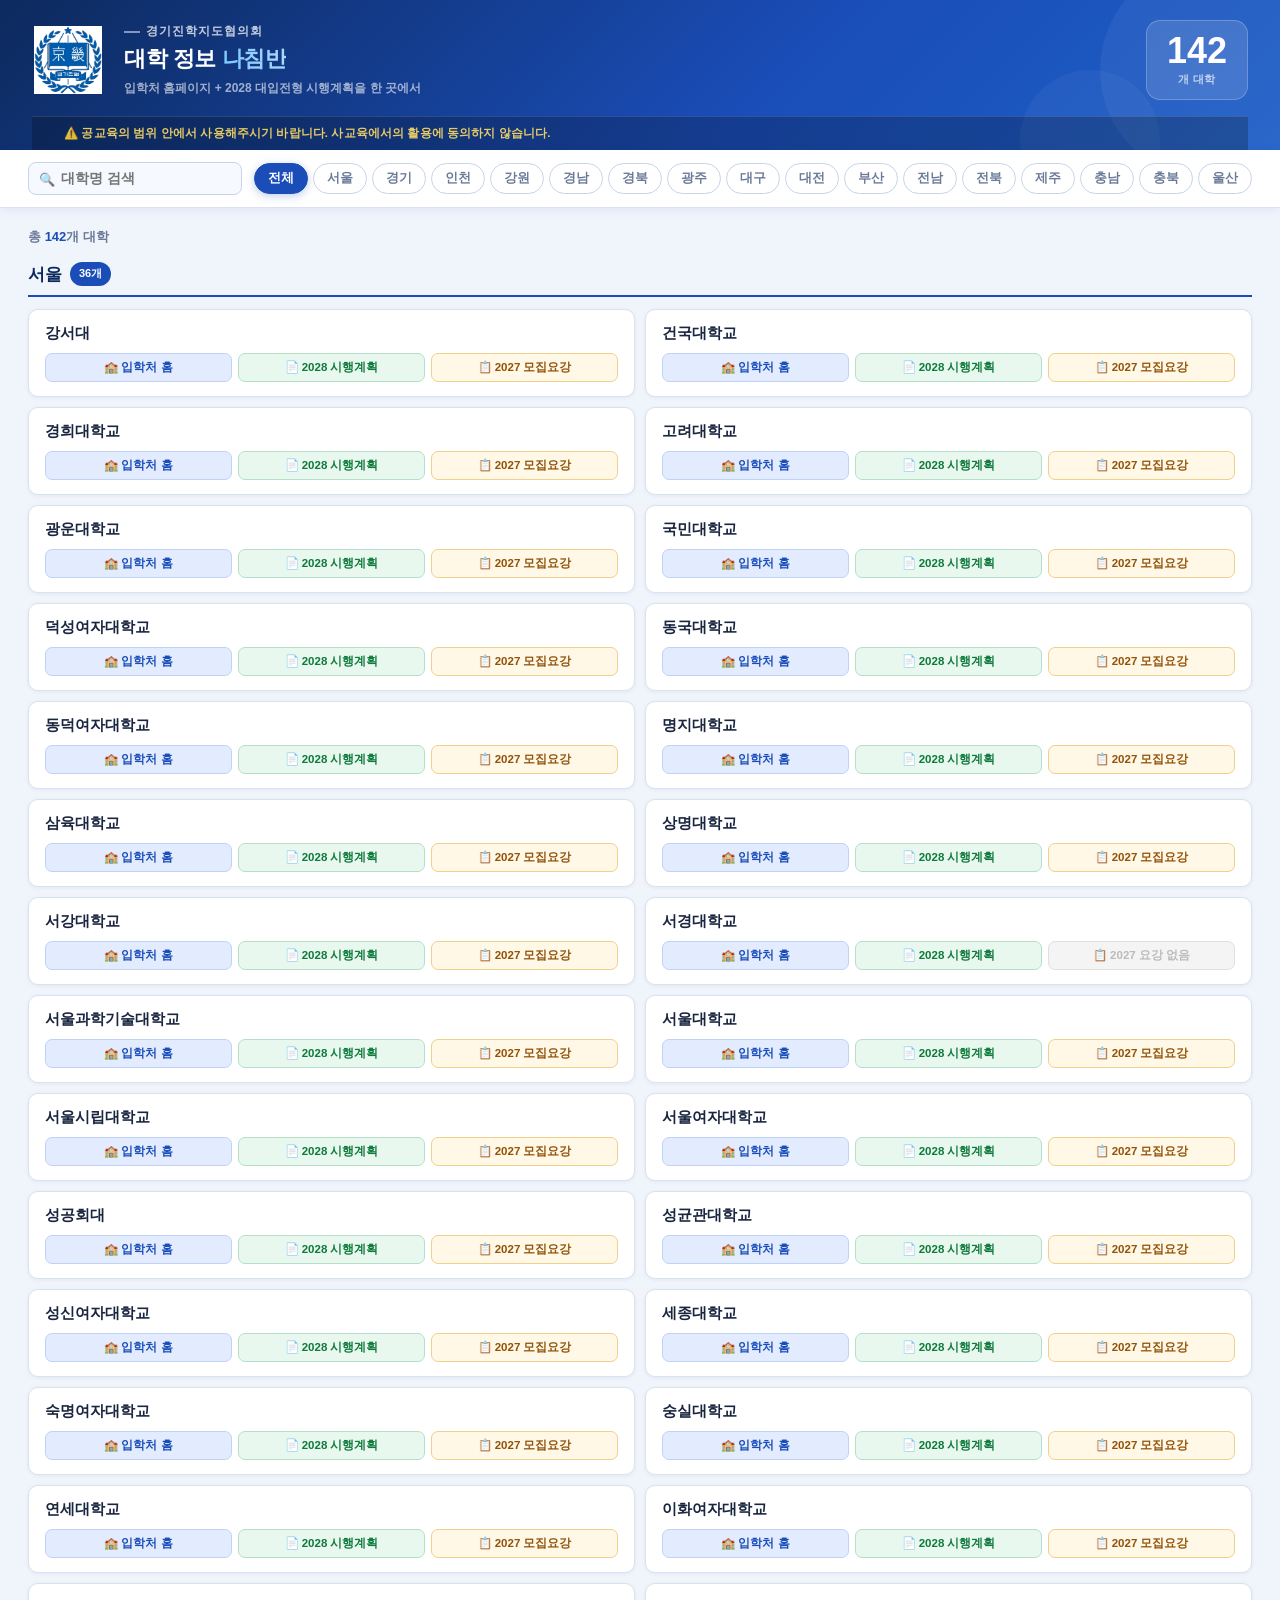
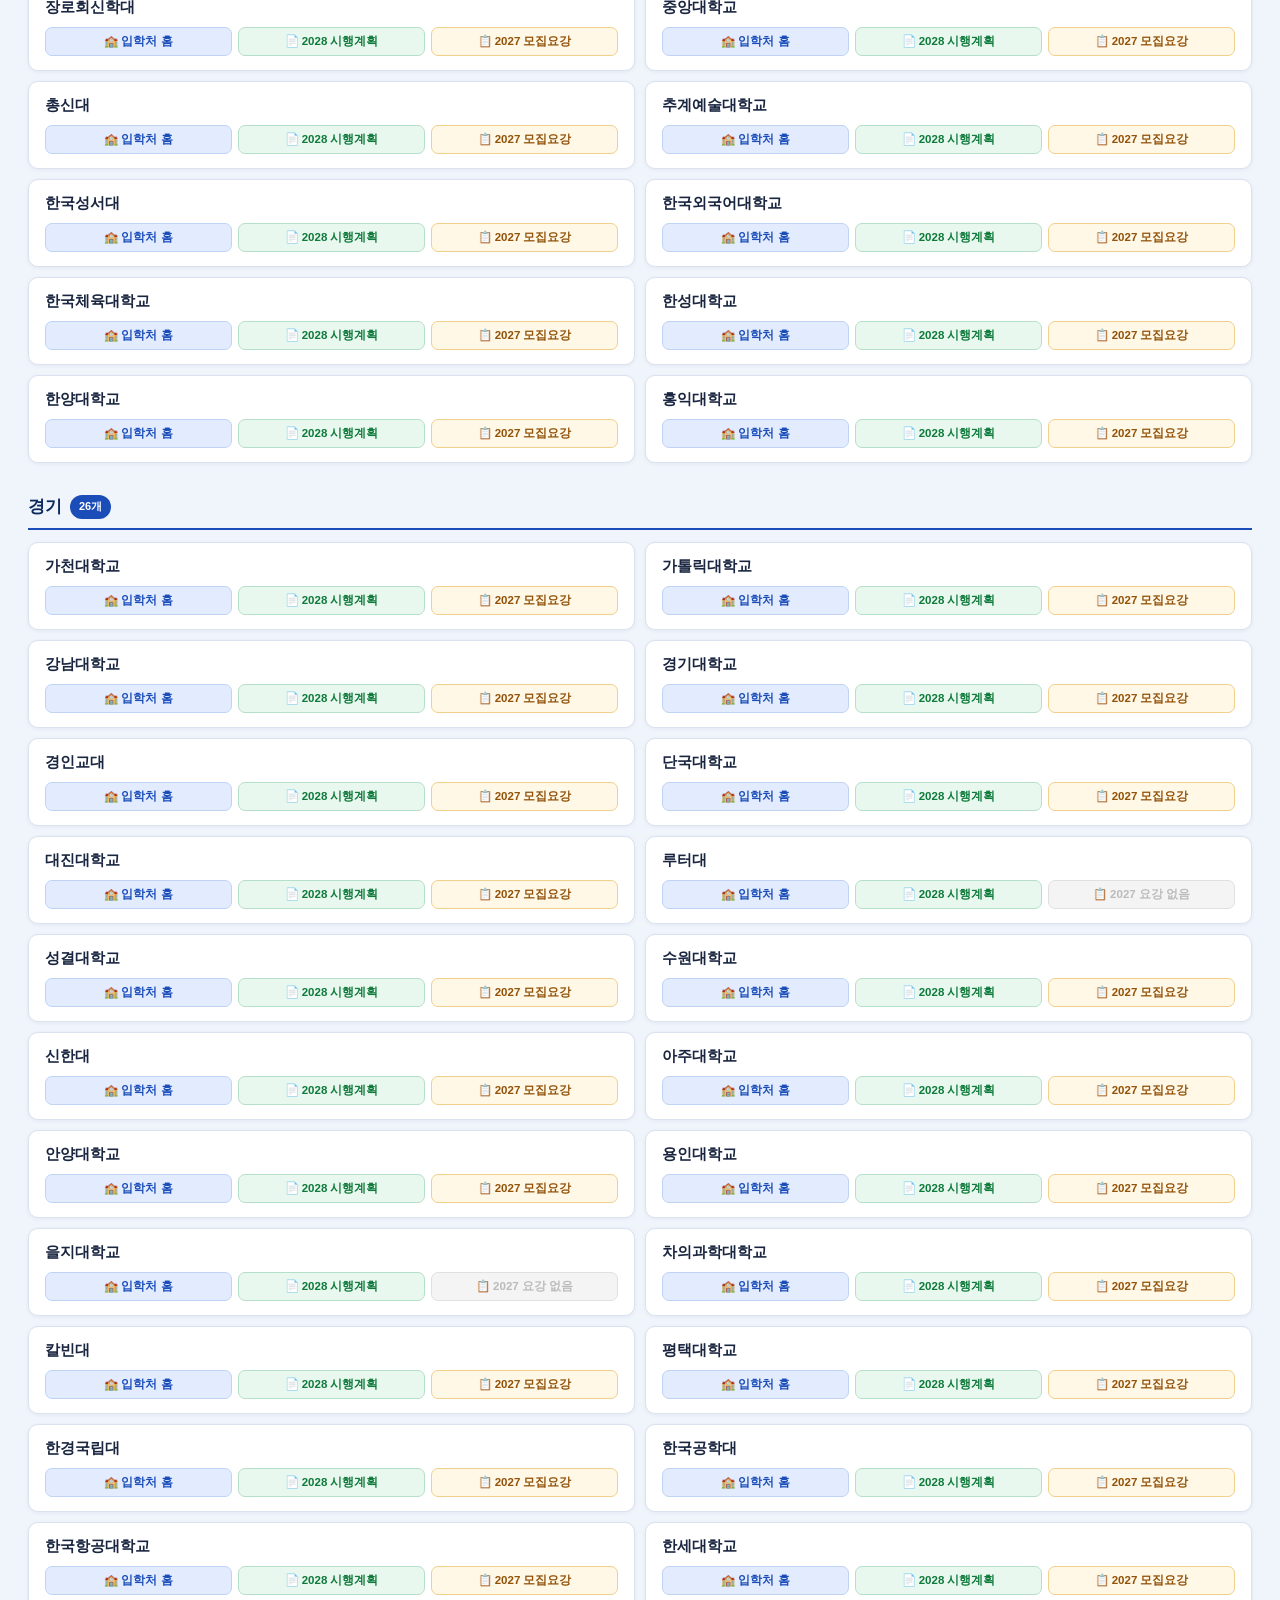
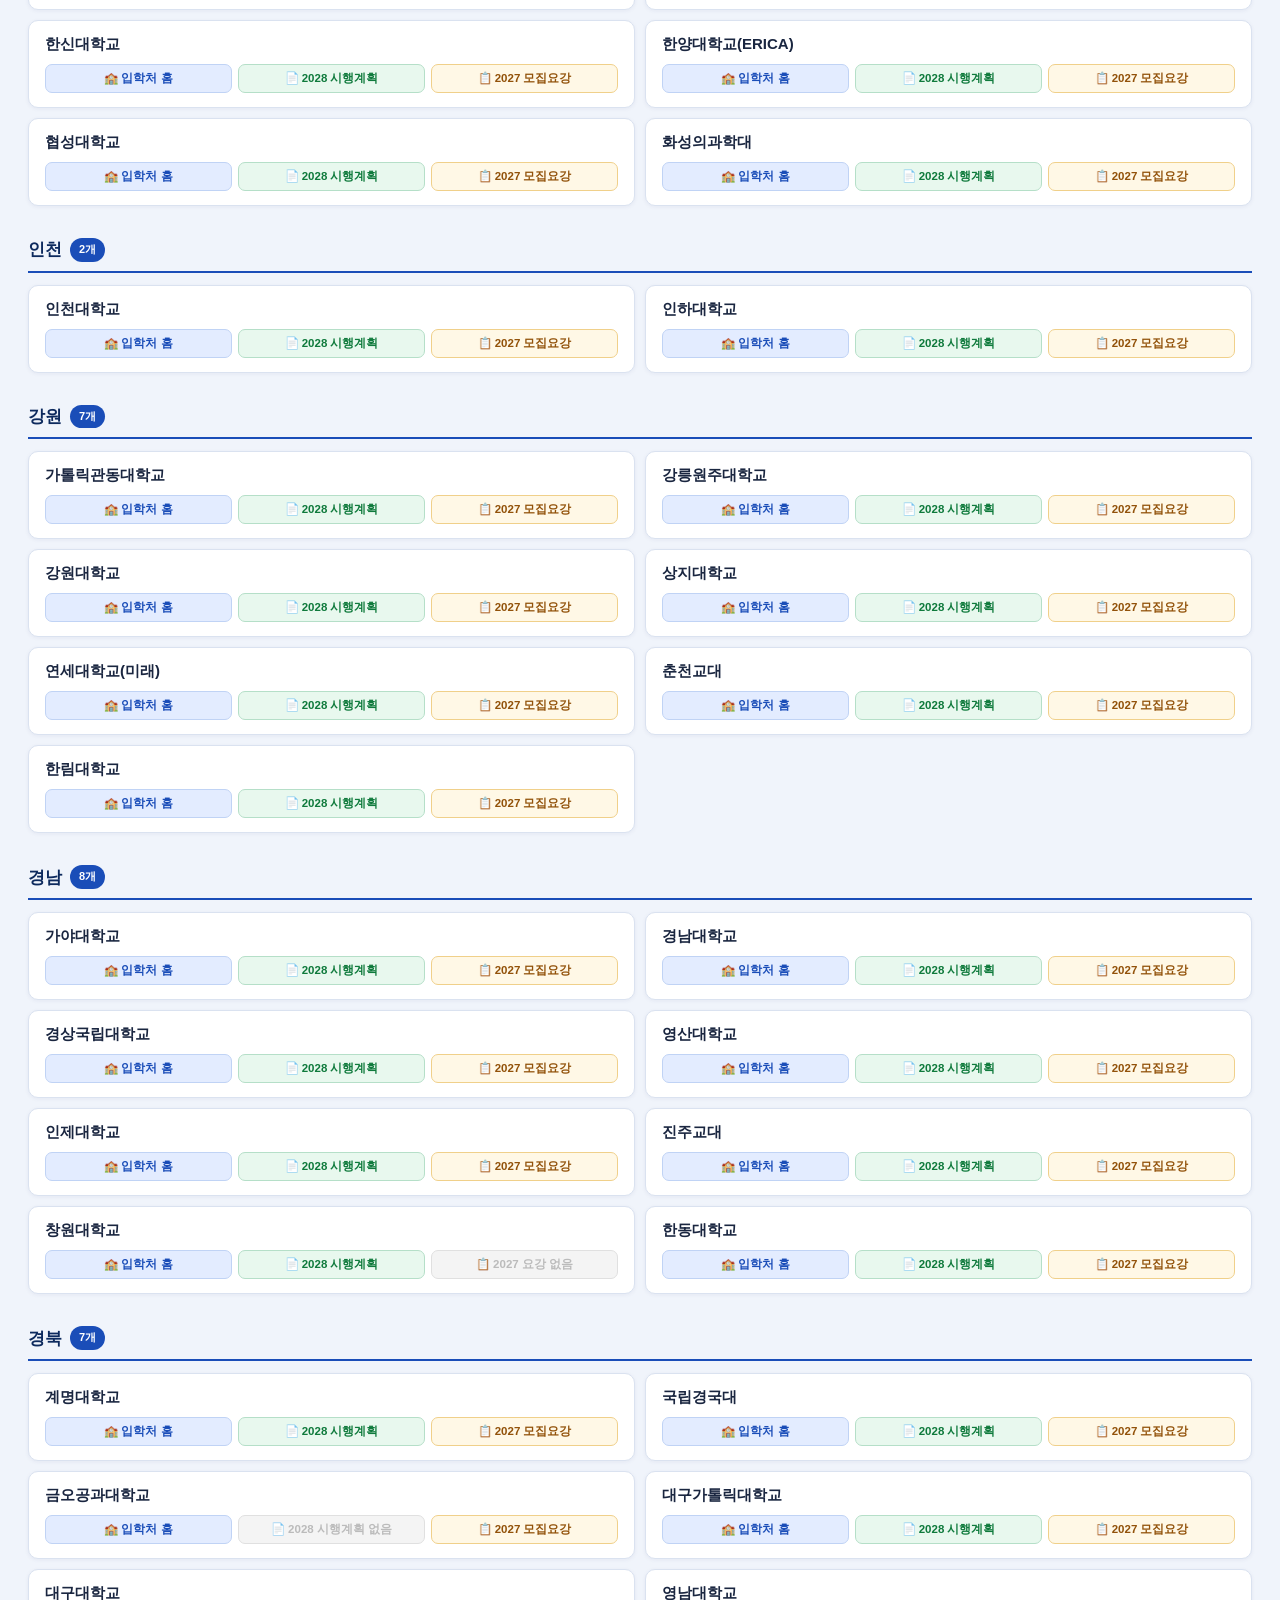
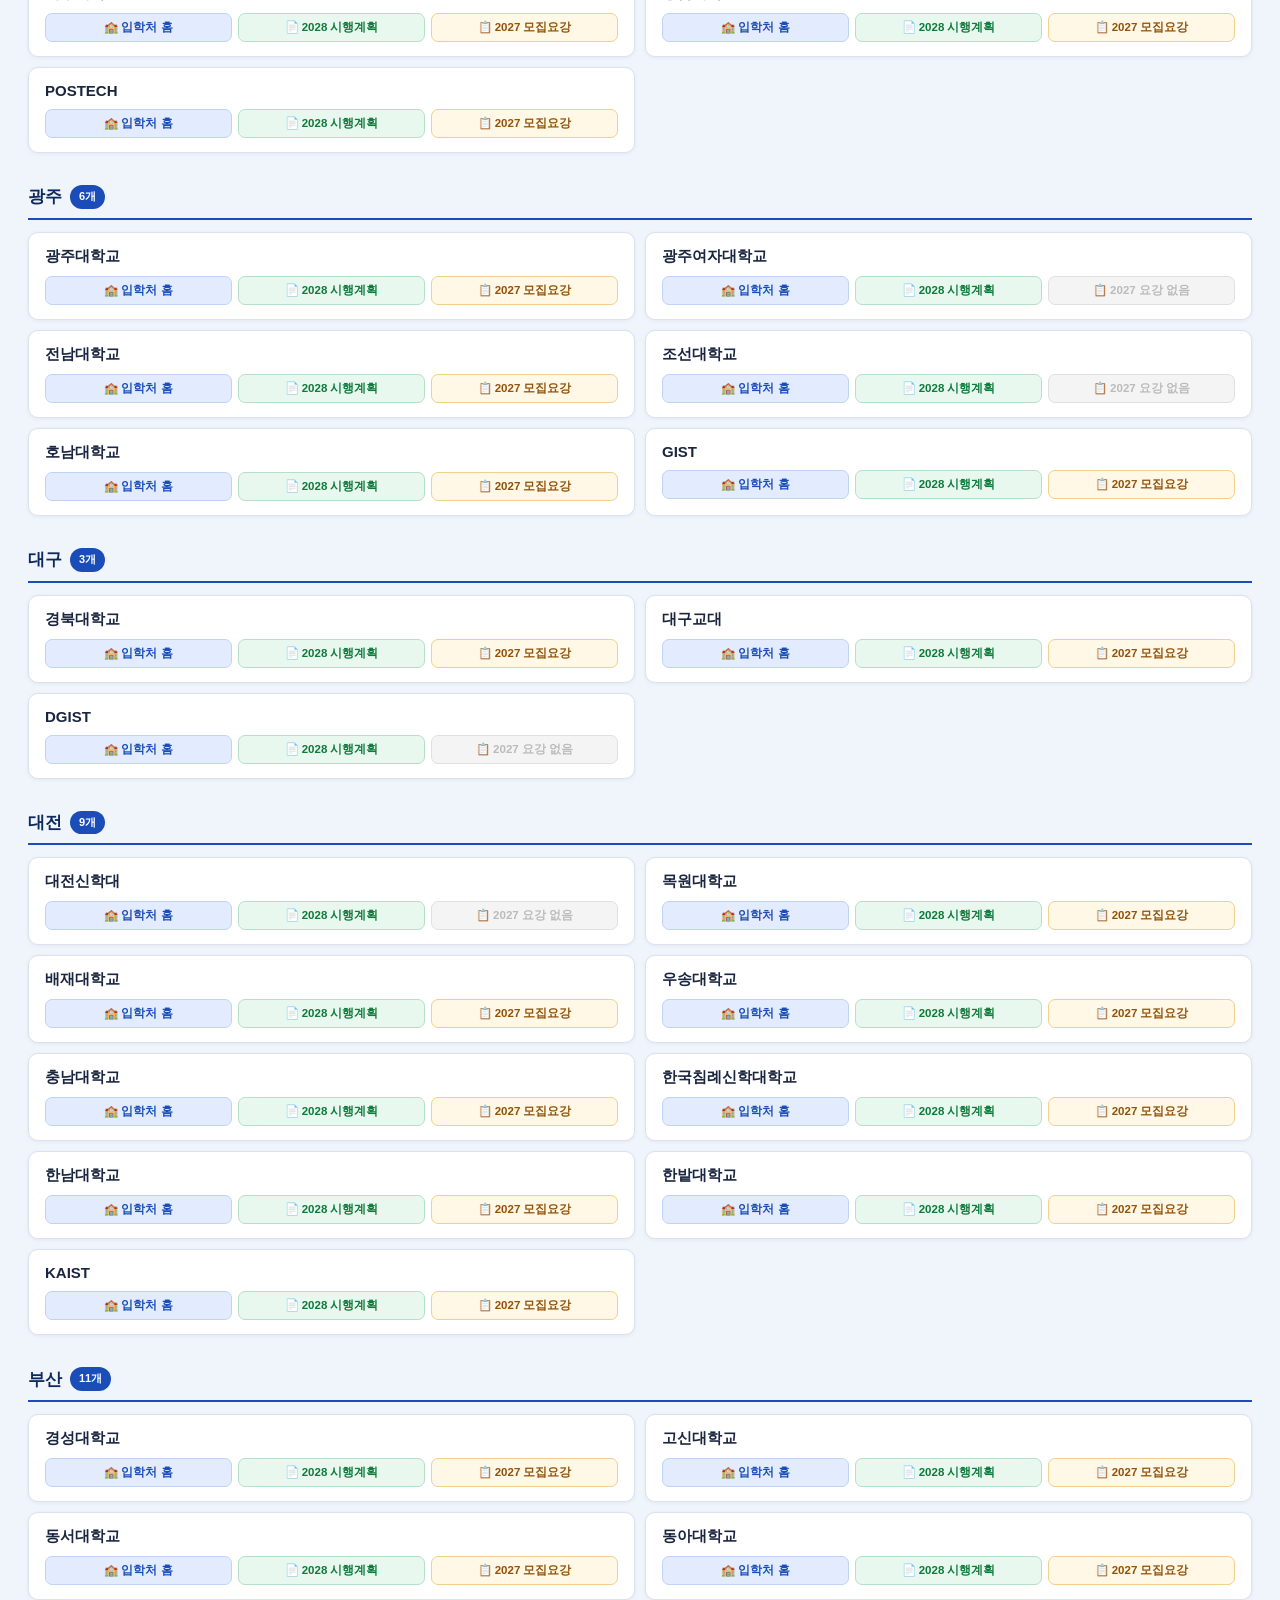
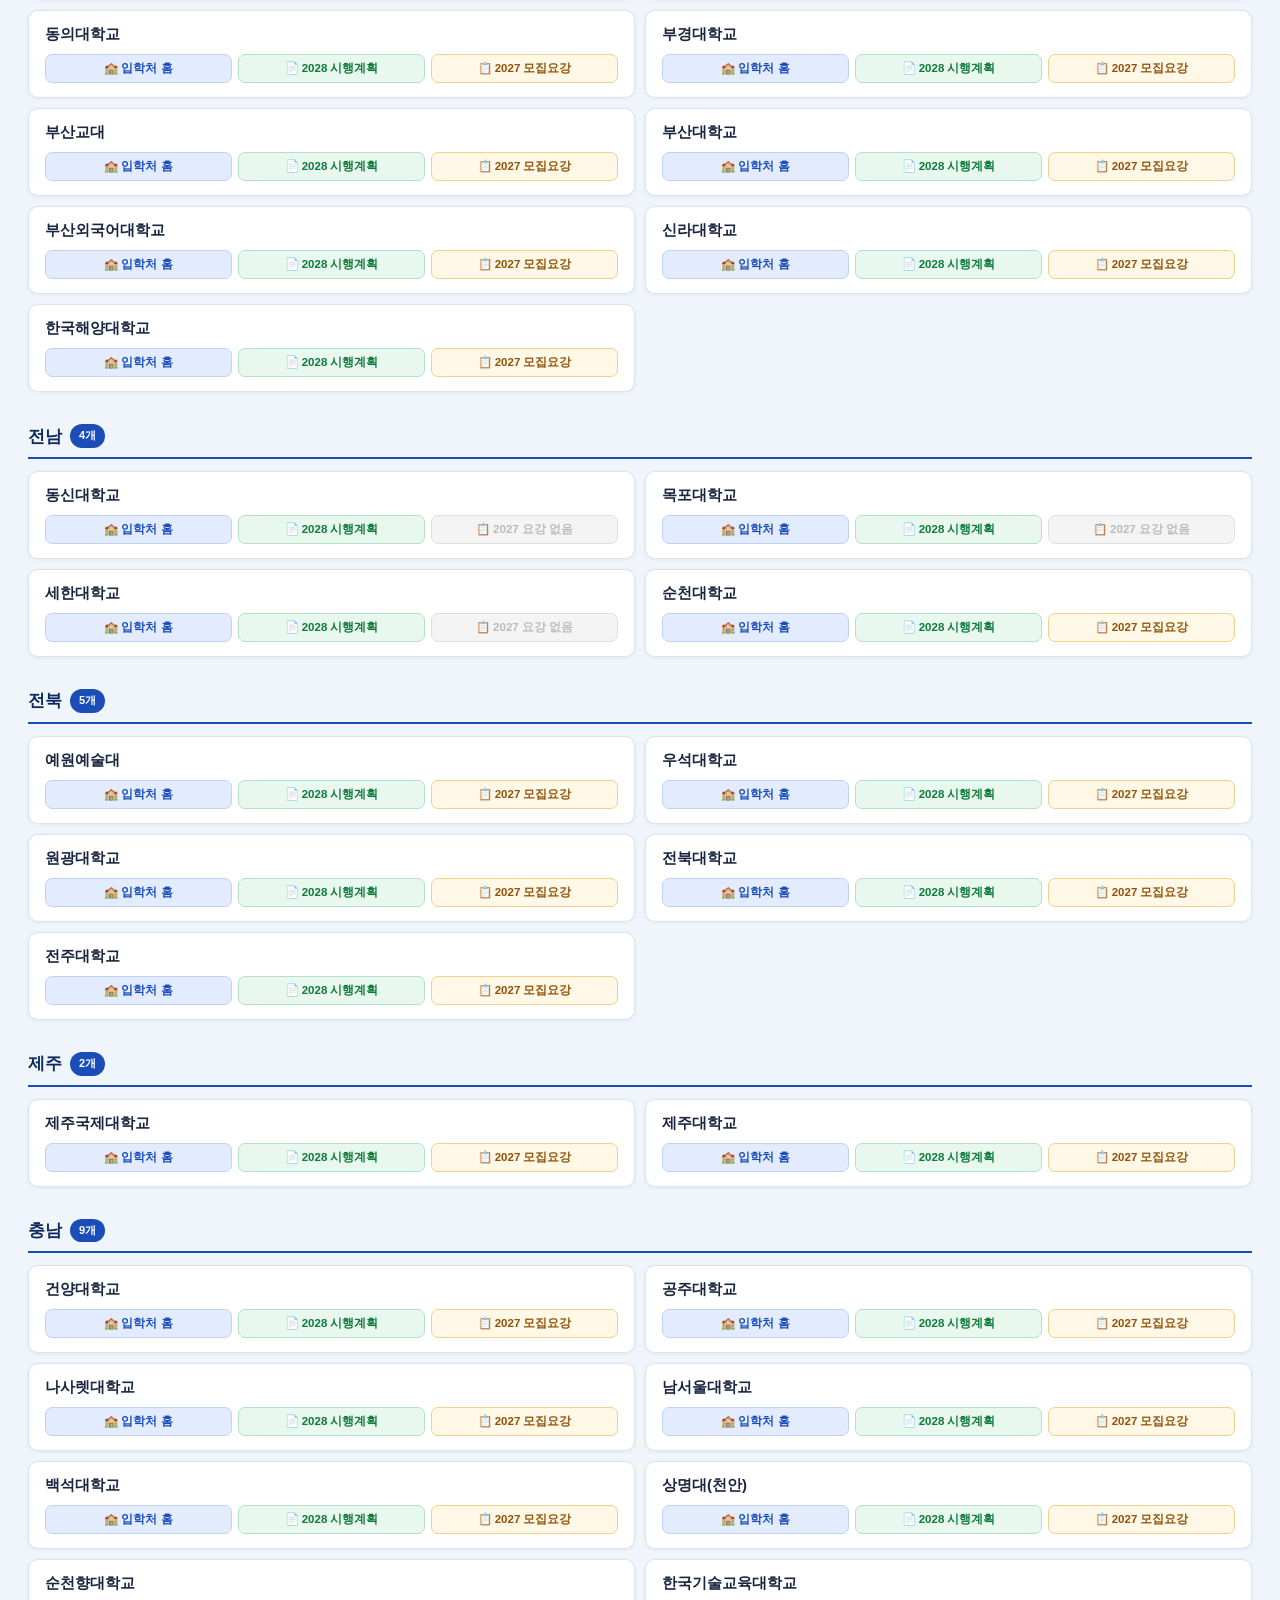
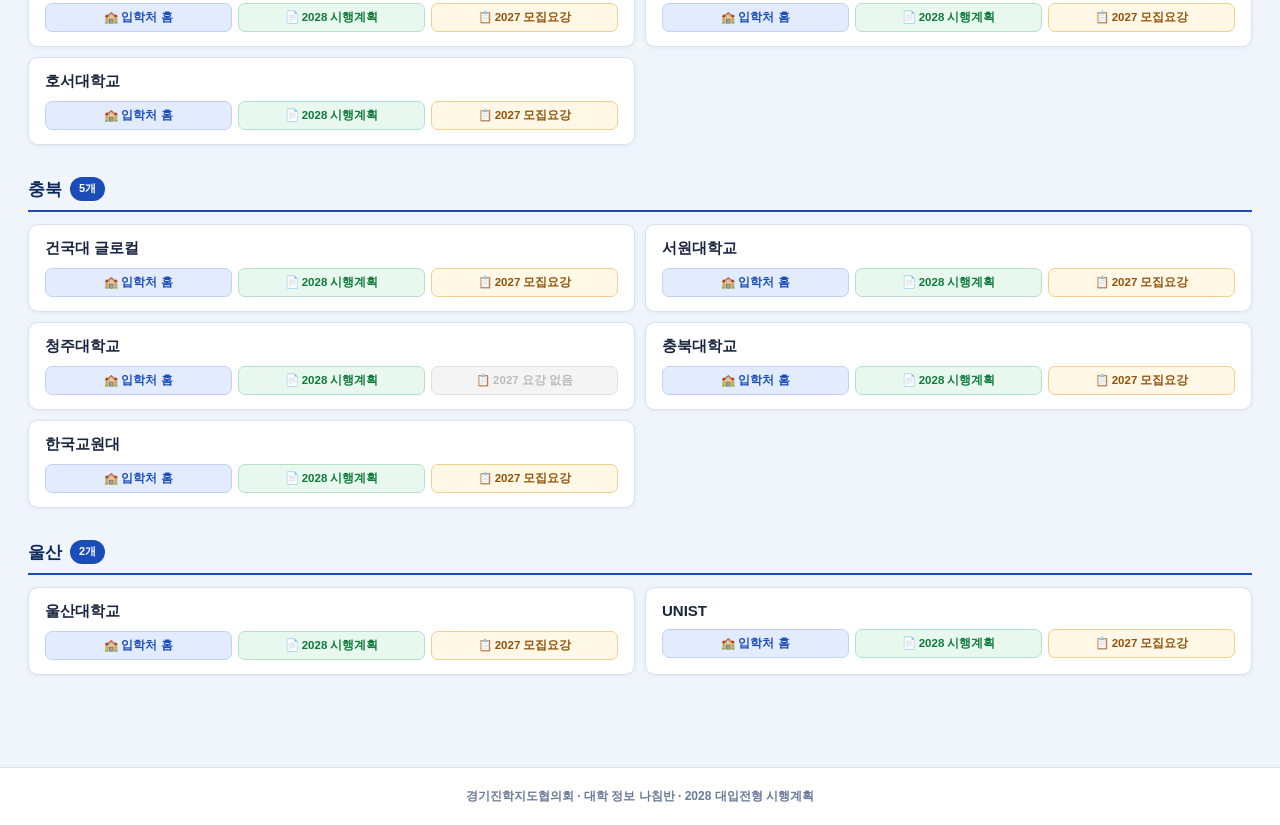
==== commit a65222e5: "나침반 파일 수정" ====
--- a/namdimban.html
+++ b/namdimban.html
@@ -138,7 +138,7 @@
 /* ── CARDS ── */
 .cards {
   display:grid;
-  grid-template-columns: repeat(auto-fill, minmax(300px, 1fr));
+  grid-template-columns: repeat(2, 1fr);
   gap:10px;
 }
 
@@ -176,7 +176,7 @@
 
 .card-btns {
   display:flex;
-  gap:7px;
+  gap:6px;
 }
 
 .link-btn {
@@ -185,14 +185,17 @@
   align-items:center;
   justify-content:center;
   gap:5px;
-  padding:7px 10px;
+  padding:6px 7px;
   border-radius:7px;
   font-family:inherit;
-  font-size:12.5px;
+  font-size:11.5px;
   font-weight:700;
   text-decoration:none;
   transition:all .15s;
   border:1.5px solid transparent;
+  white-space:nowrap;
+  overflow:hidden;
+  min-width:0;
 }
 
 .btn-home {
@@ -220,6 +223,17 @@
 .btn-only {
   /* single button takes full width */
   flex:1;
+}
+
+.btn-recruit {
+  background:#fff8e6;
+  color:#92520a;
+  border-color:#f0d08a;
+}
+.btn-recruit:hover {
+  background:#d97706;
+  color:#fff;
+  border-color:#d97706;
 }
 
 .btn-disabled {
@@ -264,7 +278,7 @@
 }
 
 @media (max-width:640px) {
-  .cards { grid-template-columns:1fr; }
+  .cards { grid-template-columns: repeat(2, 1fr); }
   .header { padding:16px 16px 0; }
   .controls { padding:10px 16px; }
   .main { padding:16px 14px 60px; }
@@ -326,8 +340,8 @@
   "충남": [["건양대학교","https://ipsi.konyang.ac.kr","사립"],["공주대학교","https://ipsi.kongju.ac.kr","국립"],["나사렛대학교","https://ipsi.kornu.ac.kr/sites/ipsi/index.do","사립"],["남서울대학교","https://consult.mncapro.co.kr/solution/nsuipsi","사립"],["백석대학교","https://ipsi.bu.ac.kr","사립"],["순천향대학교","https://ipsi.sch.ac.kr","사립"],["한국기술교육대학교","https://www.koreatech.ac.kr/index.es?sid=a4","국립"],["호서대학교","https://ipsi.hoseo.ac.kr","사립"],["상명대(천안)","https://admission.smu.ac.kr","사립"]],
   "대구": [["DGIST","https://admission.dgist.ac.kr","국립"],["경북대학교","https://ipsi1.knu.ac.kr","국립"],["대구교대","https://ipsi.dnue.ac.kr","국립"]],
   "경북": [["POSTECH","https://adm-u.postech.ac.kr/","사립"],["대구대학교","https://ipsi.daegu.ac.kr","사립"],["계명대학교","https://www.gokmu.ac.kr","사립"],["국립경국대","https://www.gknu.ac.kr/main/html.do?menu_idx=2","국립"],["금오공과대학교","https://www.kumoh.ac.kr/ipsi/index.do","국립"],["대구가톨릭대학교","https://ibsi.cu.ac.kr","사립"],["영남대학교","https://enter.yu.ac.kr","사립"]],
-  "부산": [["경성대학교","https://ipsi.ks.ac.kr","사립"],["한국해양대학교","https://www.kmou.ac.kr/ipsi/","국립"],["고신대학교","https://dream.kosin.ac.kr","사립"],["동아대학교","https://ent.donga.ac.kr","사립"],["동의대학교","https://www.deu.ac.kr/Admissions/index.htm","사립"],["부경대학교","https://iphak.pknu.ac.kr","국립"],["부산대학교","https://go.pusan.ac.kr","국립"],["부산외국어대학교","https://enter.bufs.ac.kr","사립"],["부산교대","https://www.bnue.ac.kr/ipsi","국립"]],
-  "경남": [["가야대학교","https://ipsi.kaya.ac.kr","사립"],["경남대학교","https://ipsi.kyungnam.ac.kr","사립"],["경상국립대학교","https://www.gnu.ac.kr/new/main.do","국립"],["동서대학교","https://ipsi.dongseo.ac.kr","사립"],["신라대학교","https://ipsi.silla.ac.kr","사립"],["영산대학교","https://www.ysu.ac.kr/ysu/1010/subview.do","사립"],["인제대학교","https://iphak.inje.ac.kr","사립"],["창원대학교","https://www.changwon.ac.kr/ipsi/main.do","국립"],["한동대학교","https://www.handong.edu/kor/admission","사립"],["진주교대","https://www.cue.ac.kr/enter/Main.do","국립"]],
+  "부산": [["경성대학교","https://ipsi.ks.ac.kr","사립"],["동서대학교","https://ipsi.dongseo.ac.kr","사립"],["신라대학교","https://ipsi.silla.ac.kr","사립"],["한국해양대학교","https://www.kmou.ac.kr/ipsi/","국립"],["고신대학교","https://dream.kosin.ac.kr","사립"],["동아대학교","https://ent.donga.ac.kr","사립"],["동의대학교","https://www.deu.ac.kr/Admissions/index.htm","사립"],["부경대학교","https://iphak.pknu.ac.kr","국립"],["부산대학교","https://go.pusan.ac.kr","국립"],["부산외국어대학교","https://enter.bufs.ac.kr","사립"],["부산교대","https://www.bnue.ac.kr/ipsi","국립"]],
+  "경남": [["가야대학교","https://ipsi.kaya.ac.kr","사립"],["경남대학교","https://ipsi.kyungnam.ac.kr","사립"],["경상국립대학교","https://www.gnu.ac.kr/new/main.do","국립"],["영산대학교","https://www.ysu.ac.kr/ysu/1010/subview.do","사립"],["인제대학교","https://iphak.inje.ac.kr","사립"],["창원대학교","https://www.changwon.ac.kr/ipsi/main.do","국립"],["한동대학교","https://www.handong.edu/kor/admission","사립"],["진주교대","https://www.cue.ac.kr/enter/Main.do","국립"]],
   "울산": [["UNIST","https://adm-u.unist.ac.kr/admission/index.do","국립"],["울산대학교","https://iphak.ulsan.ac.kr","사립"]],
   "광주": [["GIST","https://admission.gist.ac.kr","국립"],["전남대학교","https://admission.jnu.ac.kr","국립"],["광주대학교","https://iphak.gwangju.ac.kr","사립"],["광주여자대학교","https://ipsi.kwu.ac.kr","사립"],["조선대학교","https://i.chosun.ac.kr/intro","사립"],["호남대학교","https://enter.honam.ac.kr","사립"]],
   "전북": [["우석대학교","https://enter.woosuk.ac.kr","사립"],["원광대학교","https://ipsi.wku.ac.kr","사립"],["전북대학교","https://enter.jbnu.ac.kr","국립"],["전주대학교","https://iphak.jj.ac.kr","사립"],["예원예술대","https://admission.yewon.ac.kr/main/","사립"]],
@@ -335,6 +349,140 @@
   "제주": [["제주국제대학교","https://apply.jeju.ac.kr","사립"],["제주대학교","https://ibsi.jejunu.ac.kr","국립"]]
 };
 // 나침반 데이터: [{name, region, url}]
+const RECRUIT_RAW = [
+{"name":"UNIST","region":"울산","url":"https://drive.google.com/file/d/1yLRPFcjyfMG9YGh7_kG81WlsA26XNsu4/view?usp=drivesdk"},
+{"name":"전북대학교","region":"전북","url":"https://drive.google.com/file/d/1r7T_1OFvknNzDvzJu3Jw19EFTMyPBxXp/view?usp=drivesdk"},
+{"name":"부산외국어대학교","region":"부산","url":"https://drive.google.com/file/d/14TOBUvYehoISEjL2mXw0f1zVdBVmhxvR/view?usp=drivesdk"},
+{"name":"KAIST","region":"대전","url":"https://drive.google.com/file/d/1D5-T-pbVUUGP_LYY4A9vsD01q5QSr03_/view?usp=drivesdk"},
+{"name":"GIST","region":"광주","url":"https://drive.google.com/file/d/1ftA9h_ypq90qXiHwc2mW9RiKhBYK7x4Q/view?usp=drivesdk"},
+{"name":"POSTECH","region":"경북","url":"https://drive.google.com/file/d/1JTZ5v5NrR4agyhjNAprNqchHkQumEyXN/view?usp=drivesdk"},
+{"name":"대구가톨릭대학교","region":"경북","url":"https://drive.google.com/file/d/1HE01zuNgbOD1Zj0617D-aeXU2JIkPWMA/view?usp=drivesdk"},
+{"name":"국립경국대","region":"경북","url":"https://drive.google.com/file/d/17F--NN_p5lM2WgXVDbDubf45RN4e55tO/view?usp=drivesdk"},
+{"name":"경상국립대학교","region":"경남","url":"https://drive.google.com/file/d/12aUihWf4fY-sjX3Zai2CfMDTsnpiFuzC/view?usp=drivesdk"},
+{"name":"경남대학교","region":"경남","url":"https://drive.google.com/file/d/1T7vC8Ca11QwzrEI4eDQPeisHXn5Qsh2Y/view?usp=drivesdk"},
+{"name":"가야대학교","region":"경남","url":"https://drive.google.com/file/d/1-3XGB6LMwsBckgLCff1pvyaS_UqjbIcm/view?usp=drivesdk"},
+{"name":"가톨릭관동대학교","region":"강원","url":"https://drive.google.com/file/d/12VM-7pKXQbusChFbwTx0nevEbvbslpBH/view?usp=drivesdk"},
+{"name":"한양대학교(ERICA)","region":"경기","url":"https://drive.google.com/file/d/18PeNPkUN-jwagKosmAnVux5-8KnIPT3k/view?usp=drivesdk"},
+{"name":"단국대학교","region":"경기","url":"https://drive.google.com/file/d/1KNiEzngXNJMVa11h7Q5goYmlaVeM2Bcf/view?usp=drivesdk"},
+{"name":"가천대학교","region":"경기","url":"https://drive.google.com/file/d/1IuXFZsfEO5YNSqMyHau9WfWELNNJ17CS/view?usp=drivesdk"},
+{"name":"한국체육대학교","region":"서울","url":"https://drive.google.com/file/d/1IhzL_bBih-M60UyavlHqNseVdtyZgnXV/view?usp=drivesdk"},
+{"name":"연세대학교","region":"서울","url":"https://drive.google.com/file/d/1AouyHezTDrhzm8PXT_2XePyOodNOkhBM/view?usp=drivesdk"},
+{"name":"숭실대학교","region":"서울","url":"https://drive.google.com/file/d/1qO1uvTOto_T-S85Jn8lgLsKtXo5pjKUQ/view?usp=drivesdk"},
+{"name":"진주교대","region":"경남","url":"https://drive.google.com/file/d/14v6KB1Btfyhf8umJZlsyTlQ7DCGmrePo/view?usp=drivesdk"},
+{"name":"제주대학교","region":"제주","url":"https://drive.google.com/file/d/1k_jfE7PxucybAjaXm7rkchrO4pyifhMq/view?usp=drivesdk"},
+{"name":"광주대학교","region":"광주","url":"https://drive.google.com/file/d/1Gt3NnWKEjz3GENRldc9ZKoypFiLbSIqJ/view?usp=drivesdk"},
+{"name":"고신대학교","region":"부산","url":"https://drive.google.com/file/d/1sc6MXPC-BSmpaXzFl0_PwpJK0BYL7H41/view?usp=drivesdk"},
+{"name":"충북대학교","region":"충북","url":"https://drive.google.com/file/d/1RLsLwc_wXBnEv4pqljp-p8nSeXRc6oEI/view?usp=drivesdk"},
+{"name":"배재대학교","region":"대전","url":"https://drive.google.com/file/d/133u_uXAMuyTR-7T4_LjIT5JHS56GDjki/view?usp=drivesdk"},
+{"name":"화성의과학대","region":"경기","url":"https://drive.google.com/file/d/1Ims4f0HCKjV70tueHLrLOvIb6_IvzTrK/view?usp=drivesdk"},
+{"name":"한국공학대","region":"경기","url":"https://drive.google.com/file/d/1VnnrIcALpSHE3p0EH5mC-t3TCsojVjAs/view?usp=drivesdk"},
+{"name":"평택대학교","region":"경기","url":"https://drive.google.com/file/d/1RhSgkIBRK6UR9fWC5IKtf2HXSkl4EnMJ/view?usp=drivesdk"},
+{"name":"안양대학교","region":"경기","url":"https://drive.google.com/file/d/1gudXmEFQMIsUsKWDTTwKZrYvLBh4hxSF/view?usp=drivesdk"},
+{"name":"한국외국어대학교","region":"서울","url":"https://drive.google.com/file/d/1yCBERDGVz97st7GV8duSk0ONCSrSo-tq/view?usp=drivesdk"},
+{"name":"상명대(천안)","region":"충남","url":"https://drive.google.com/file/d/17K6bd97wwDkVnm9SiVhnIbT_do0V7JEs/view?usp=drivesdk"},
+{"name":"상명대학교","region":"서울","url":"https://drive.google.com/file/d/14IU2_74qg90xV4JNwYZcoLKqb9tbakNI/view?usp=drivesdk"},
+{"name":"명지대학교","region":"서울","url":"https://drive.google.com/file/d/1N-k_pBCdh_TVqB2OTCrTaxGrKVf70LYv/view?usp=drivesdk"},
+{"name":"중앙대학교","region":"서울","url":"https://drive.google.com/file/d/1oRCq3heghRe2jd7za3sHmhfjbhyKXwYj/view?usp=drivesdk"},
+{"name":"한양대학교","region":"서울","url":"https://drive.google.com/file/d/1Gko56lDRJPUN2M77rITEN3QChtZraBuR/view?usp=drivesdk"},
+{"name":"계명대학교","region":"경북","url":"https://drive.google.com/file/d/1lbbl2uP3GhYesM8CjZ479oYrv4dMncgb/view?usp=drivesdk"},
+{"name":"성균관대학교","region":"서울","url":"https://drive.google.com/file/d/1OyO_m2xLUlKF78A_MwDzb9a1nCE5gfoF/view?usp=drivesdk"},
+{"name":"한국기술교육대학교","region":"충남","url":"https://drive.google.com/file/d/15IF6nBdMBUUK04jbCpJ8h4kQhnDAGbIR/view?usp=drivesdk"},
+{"name":"한국교원대","region":"충북","url":"https://drive.google.com/file/d/1WMm4C5YG17qa2Pwt65bSZeNE6mlAtK-Z/view?usp=drivesdk"},
+{"name":"춘천교대","region":"강원","url":"https://drive.google.com/file/d/1ntH_JJ0uexjDSSg4a46Cz3gP88lDyoav/view?usp=drivesdk"},
+{"name":"한동대학교","region":"경남","url":"https://drive.google.com/file/d/1ZzAjvenbGhapMChDBz3BBTGSbn_aw-bw/view?usp=drivesdk"},
+{"name":"대구대학교","region":"경북","url":"https://drive.google.com/file/d/1kXVkRtho6Di9SUhhNjDsvLML7NrV_hKP/view?usp=drivesdk"},
+{"name":"총신대","region":"서울","url":"https://drive.google.com/file/d/1HSWoeO_mmQsel8gs3Fw74cA4z2SP_fzv/view?usp=drivesdk"},
+{"name":"한신대학교","region":"경기","url":"https://drive.google.com/file/d/134QP57uggcCSlVBdLuG1zqllVnglffnK/view?usp=drivesdk"},
+{"name":"한밭대학교","region":"대전","url":"https://drive.google.com/file/d/1SPwrE9f6kjyiU7GRgG3lBXT6HnxrzuRA/view?usp=drivesdk"},
+{"name":"백석대학교","region":"충남","url":"https://drive.google.com/file/d/1e8VVbbsmdqrJ-ZfZBeAiQFdWezWhjLuS/view?usp=drivesdk"},
+{"name":"홍익대학교","region":"서울","url":"https://drive.google.com/file/d/1U-ursu-DGLQp7ezpX90lJ5-lw_68TihO/view?usp=drivesdk"},
+{"name":"수원대학교","region":"경기","url":"https://drive.google.com/file/d/1jlbLyU5mOOD_zssumOyQnVmEu_awinFM/view?usp=drivesdk"},
+{"name":"삼육대학교","region":"서울","url":"https://drive.google.com/file/d/1Vdqwm_DznDMnwd7kWqq6TJvuzaYeHcIs/view?usp=drivesdk"},
+{"name":"성결대학교","region":"경기","url":"https://drive.google.com/file/d/18KWfiobD2CzHC-vTr9J4IuMYwx1gZWg5/view?usp=drivesdk"},
+{"name":"전주대학교","region":"전북","url":"https://drive.google.com/file/d/1gshpO83wHmLz7McRT-gIEPGbWP-72cDs/view?usp=drivesdk"},
+{"name":"원광대학교","region":"전북","url":"https://drive.google.com/file/d/1RCUVo1A7VH3hX8kUgHir1kcpNlwaONcU/view?usp=drivesdk"},
+{"name":"한남대학교","region":"대전","url":"https://drive.google.com/file/d/1DqFAVi5Dlryhb_XzW6EkLGnsyD_hYs6C/view?usp=drivesdk"},
+{"name":"우송대학교","region":"대전","url":"https://drive.google.com/file/d/11RVKBxr1mqOk6rdiqSPoRcjwhiDQv1Dc/view?usp=drivesdk"},
+{"name":"한림대학교","region":"강원","url":"https://drive.google.com/file/d/1jlqzg7HiDvhH0hyMsIMFf6WUiChEGUbo/view?usp=drivesdk"},
+{"name":"상지대학교","region":"강원","url":"https://drive.google.com/file/d/1RSehoKrx33jZ5cZb3lCdnZaDX65ZeKXk/view?usp=drivesdk"},
+{"name":"한국침례신학대학교","region":"대전","url":"https://drive.google.com/file/d/13HRTwYJ6uH2wxHp-SFCViDGm_2lW5odF/view?usp=drivesdk"},
+{"name":"한국성서대","region":"서울","url":"https://drive.google.com/file/d/1T2Y48xrRRBaL5k_69JtTv7orifQCPDyR/view?usp=drivesdk"},
+{"name":"칼빈대","region":"경기","url":"https://drive.google.com/file/d/1VvuL_GwzBijLTsR87MICm349wRWrQlof/view?usp=drivesdk"},
+{"name":"장로회신학대","region":"서울","url":"https://drive.google.com/file/d/1prnd0zjwg0CX69Aor-_U4MqEcSgkbwTh/view?usp=drivesdk"},
+{"name":"영산대학교","region":"경남","url":"https://drive.google.com/file/d/1DtEXsX6tVsJsVkTOpxZiLU2uDWMYyMbw/view?usp=drivesdk"},
+{"name":"영남대학교","region":"경북","url":"https://drive.google.com/file/d/1xq-V8JTzPmzJHj38BAJDTq9YwnENFPFW/view?usp=drivesdk"},
+{"name":"우석대학교","region":"전북","url":"https://drive.google.com/file/d/1SKJEdU3mviQH3GcoCeRS35YhV56_g9kL/view?usp=drivesdk"},
+{"name":"예원예술대","region":"전북","url":"https://drive.google.com/file/d/16mJ41_AVjtgD-jjOmXYCv3RCsbBnYNmj/view?usp=drivesdk"},
+{"name":"연세대학교","region":"강원","url":"https://drive.google.com/file/d/1VfN77WgBugtIo2GzdEI_JlF-y7mcxWK8/view?usp=drivesdk"},
+{"name":"건양대학교","region":"충남","url":"https://drive.google.com/file/d/1AILhLRGEHXrCjy_v1th5LqNX3Z5DfAMV/view?usp=drivesdk"},
+{"name":"한국해양대학교","region":"부산","url":"https://drive.google.com/file/d/1LYkijjm09kx49tzxGVmOcvZYtWyXBMdI/view?usp=drivesdk"},
+{"name":"충남대학교","region":"대전","url":"https://drive.google.com/file/d/1VcbHdzTihgZopP6KuBIaigRqYz2gFqGG/view?usp=drivesdk"},
+{"name":"공주대학교","region":"충남","url":"https://drive.google.com/file/d/1hP2IpH7lCOevl9GHplwPWJGm_4u5XOVU/view?usp=drivesdk"},
+{"name":"인하대학교","region":"인천","url":"https://drive.google.com/file/d/1_HnceOkapSchB_iULoV_v7qOa6CmEE8x/view?usp=drivesdk"},
+{"name":"아주대학교","region":"경기","url":"https://drive.google.com/file/d/1NNs1ahHG0-kKgdjgJGEfHD2M_-QvCQBQ/view?usp=drivesdk"},
+{"name":"신한대","region":"경기","url":"https://drive.google.com/file/d/1XgOLamx4awNEhFAOGL2V5WY19CNZYj0S/view?usp=drivesdk"},
+{"name":"대진대학교","region":"경기","url":"https://drive.google.com/file/d/1Dvq2dnntnzqfv8AYBTxJxUyvpP8ty-0s/view?usp=drivesdk"},
+{"name":"경기대학교","region":"경기","url":"https://drive.google.com/file/d/1wwNzdWG1szCuVJEd5DgATG6-v6G7pE-h/view?usp=drivesdk"},
+{"name":"성공회대","region":"서울","url":"https://drive.google.com/file/d/1AbgQSCoXFfflRVtUpfag1x8DODFU4IuD/view?usp=drivesdk"},
+{"name":"국민대학교","region":"서울","url":"https://drive.google.com/file/d/1RjEzTSX2DRhGup-vDYYoydD_qaEQav_D/view?usp=drivesdk"},
+{"name":"건국대 글로컬","region":"충북","url":"https://drive.google.com/file/d/1__QeGGtNgmjyvTW4NSTXzsgknat_xFxa/view?usp=drivesdk"},
+{"name":"남서울대학교","region":"충남","url":"https://drive.google.com/file/d/1OqT6cFse2FS7JZstIhcKKBjhoDu8S5oP/view?usp=drivesdk"},
+{"name":"목원대학교","region":"대전","url":"https://drive.google.com/file/d/1ptLwQuPG3IAwX0L2RS4qu9nNnfnM58p9/view?usp=drivesdk"},
+{"name":"서원대학교","region":"충북","url":"https://drive.google.com/file/d/1iVwwM7vl7IhuOI5Vx4ougLxMBIyPQLcn/view?usp=drivesdk"},
+{"name":"순천향대학교","region":"충남","url":"https://drive.google.com/file/d/11_ePJ_1ywuYR_av9qM7rmgNny904oP2a/view?usp=drivesdk"},
+{"name":"호서대학교","region":"충남","url":"https://drive.google.com/file/d/1-L4b3HPjthjGZ6TuEcVxPCcb6AukWczB/view?usp=drivesdk"},
+{"name":"부산교대","region":"부산","url":"https://drive.google.com/file/d/1XyaPttzyGLe8-qZ7ravjPtQwwjdOA6CC/view?usp=drivesdk"},
+{"name":"순천대학교","region":"전남","url":"https://drive.google.com/file/d/149KNyqqNnEbTvYLuZFsL_h7hAKMaE5bt/view?usp=drivesdk"},
+{"name":"인천대학교","region":"인천","url":"https://drive.google.com/file/d/1NlRbot3cOowMdAMxz2Po36MAmJYNZI6T/view?usp=drivesdk"},
+{"name":"신라대학교","region":"부산","url":"https://drive.google.com/file/d/1axJNhAIhe1PxdIcun46cuqlZm8xS4gBW/view?usp=drivesdk"},
+{"name":"건국대학교","region":"서울","url":"https://drive.google.com/file/d/1k-4L3aYDBJUm8Ts8obsV3jmKuqHuvxbZ/view?usp=drivesdk"},
+{"name":"전남대학교","region":"광주","url":"https://drive.google.com/file/d/1gBA8DCFgSTO9cTBMKvJ_b9QLrn9qMZaR/view?usp=drivesdk"},
+{"name":"대구교대","region":"대구","url":"https://drive.google.com/file/d/1ikv-IeagEkgN6fzcUY3Yas2BYkigcZYi/view?usp=drivesdk"},
+{"name":"경희대학교","region":"서울","url":"https://drive.google.com/file/d/1WUvNpkUxufqJYDs0lmGCGnw9r72ZxD7H/view?usp=drivesdk"},
+{"name":"서울대학교","region":"서울","url":"https://drive.google.com/file/d/1xAfe0eh-KaosUKjMBq-pMSoL8ro4Kk_R/view?usp=drivesdk"},
+{"name":"제주국제대학교","region":"제주","url":"https://drive.google.com/file/d/1QELg56iAFLQIRI-TDwAqgUz2q7k7GYe3/view?usp=drivesdk"},
+{"name":"호남대학교","region":"광주","url":"https://drive.google.com/file/d/1v3YfcYDYKYL9mky8Rr-P6KlZekEUSLKC/view?usp=drivesdk"},
+{"name":"경성대학교","region":"부산","url":"https://drive.google.com/file/d/1ouiOY0kVrF3OTx0-F2c2o9qlXrksOrzV/view?usp=drivesdk"},
+{"name":"동서대학교","region":"부산","url":"https://drive.google.com/file/d/1qxymhNarUYUlq0YGjUs1lKrCxlkPmmbN/view?usp=drivesdk"},
+{"name":"동아대학교","region":"부산","url":"https://drive.google.com/file/d/1UQ-PM7CzIJheUxukbcyZtHxX0P01zk6L/view?usp=drivesdk"},
+{"name":"동의대학교","region":"부산","url":"https://drive.google.com/file/d/1jw1BN4Qo67Q_TKUQzi1rxOaikrrLIAiO/view?usp=drivesdk"},
+{"name":"울산대학교","region":"울산","url":"https://drive.google.com/file/d/12c6VV8vTy2Qn_jznFphlizOW4oV9qAQl/view?usp=drivesdk"},
+{"name":"인제대학교","region":"경남","url":"https://drive.google.com/file/d/1Pox6jVvWaZftcWqQ0IRyjVkQvJ5b7q9D/view?usp=drivesdk"},
+{"name":"경인교대","region":"경기","url":"https://drive.google.com/file/d/1xLUwpNM9V6nsGqSUklpScviq4n4ciYLF/view?usp=drivesdk"},
+{"name":"한경국립대","region":"경기","url":"https://drive.google.com/file/d/1LL_WfIIYkPEMyluxx-5koOnAtmEJf9L1/view?usp=drivesdk"},
+{"name":"부산대학교","region":"부산","url":"https://drive.google.com/file/d/1izwpxkGtGLUWwoEVt2J-7R2UN69a-xuR/view?usp=drivesdk"},
+{"name":"부경대학교","region":"부산","url":"https://drive.google.com/file/d/1B0mMOMSZFeFjlxAqUuofKyNNQW2WESP7/view?usp=drivesdk"},
+{"name":"금오공과대학교","region":"경북","url":"https://drive.google.com/file/d/1fUg0caHHcjr19bwMxOgaklRmCIIzwuGs/view?usp=drivesdk"},
+{"name":"경북대학교","region":"대구","url":"https://drive.google.com/file/d/1T2yASp451z0zwBVlLYSlsYHJ5UQgqov0/view?usp=drivesdk"},
+{"name":"강릉원주대학교","region":"강원","url":"https://drive.google.com/file/d/1y7lmUhaZ0bqhxwo9czyDc2wxc_Hj3gWB/view?usp=drivesdk"},
+{"name":"강원대학교","region":"강원","url":"https://drive.google.com/file/d/1L1PAfca1sAJ4LmeTrKEdPvVPBTRvu1t5/view?usp=drivesdk"},
+{"name":"협성대학교","region":"경기","url":"https://drive.google.com/file/d/1GaZBTDtZFSaeSdMOibyCtVI9ZrYASP-d/view?usp=drivesdk"},
+{"name":"한세대학교","region":"경기","url":"https://drive.google.com/file/d/1waAQ1sl2r9PjSKGaQu8Sg_-USOriKgA9/view?usp=drivesdk"},
+{"name":"한국항공대학교","region":"경기","url":"https://drive.google.com/file/d/1BvYuYffjZPw-PSTZTsJBaT9nP-KWqk4O/view?usp=drivesdk"},
+{"name":"용인대학교","region":"경기","url":"https://drive.google.com/file/d/1zSt14RybGdeOrOfUoIzGvQyVsmHqQnUg/view?usp=drivesdk"},
+{"name":"강남대학교","region":"경기","url":"https://drive.google.com/file/d/1CAZGWG0ywgbP7r9NJ8ozofwSi_EvzMcy/view?usp=drivesdk"},
+{"name":"한성대학교","region":"서울","url":"https://drive.google.com/file/d/1cnz1CdcPIewCjwIhpEfrJD-i0vpNKYI1/view?usp=drivesdk"},
+{"name":"추계예술대학교","region":"서울","url":"https://drive.google.com/file/d/1YYzbjhGLhSuXXEh3c9tRuL1gI_iayqtE/view?usp=drivesdk"},
+{"name":"이화여자대학교","region":"서울","url":"https://drive.google.com/file/d/1xlt_aeGITKpmeUy3ndwprivmmx-sfa1c/view?usp=drivesdk"},
+{"name":"숙명여자대학교","region":"서울","url":"https://drive.google.com/file/d/1hTJKNJQCxUsxch6MU8kKO1vGHELJoJHG/view?usp=drivesdk"},
+{"name":"세종대학교","region":"서울","url":"https://drive.google.com/file/d/1_aDt9xvNFcry5ORofa7QGd4G5JBadK_c/view?usp=drivesdk"},
+{"name":"성신여자대학교","region":"서울","url":"https://drive.google.com/file/d/1rYv_UpZvwh0WVj35h8HytTRP15QbUmTX/view?usp=drivesdk"},
+{"name":"서울시립대학교","region":"서울","url":"https://drive.google.com/file/d/1tP3QiGtqcINNLKl8l4t_HsZH5HXoSJlw/view?usp=drivesdk"},
+{"name":"서울대학교","region":"서울","url":"https://drive.google.com/file/d/1K2nUz7e9VDHDugVyeID4Sk634XK1pCNH/view?usp=drivesdk"},
+{"name":"서울과학기술대학교","region":"서울","url":"https://drive.google.com/file/d/1EKrrG97KXwu_pPH4_FUsvvDDjZVHB4aH/view?usp=drivesdk"},
+{"name":"동덕여자대학교","region":"서울","url":"https://drive.google.com/file/d/1waCpSHpvREvRrUzpzrfpdDXIgcFdfziW/view?usp=drivesdk"},
+{"name":"동국대학교","region":"서울","url":"https://drive.google.com/file/d/1dhCNmyomKPPpwwqFyOIVZUPqjOyv-gFQ/view?usp=drivesdk"},
+{"name":"덕성여자대학교","region":"서울","url":"https://drive.google.com/file/d/1-UV8IOSLx2T5_HgGzgD46tHiHDSIe4-O/view?usp=drivesdk"},
+{"name":"광운대학교","region":"서울","url":"https://drive.google.com/file/d/1PpkUPSxjisCbRKkJtQjmuCwC4N8YLKer/view?usp=drivesdk"},
+{"name":"고려대학교","region":"서울","url":"https://drive.google.com/file/d/1FZVTv1GsyioF1zeTsUrgWrclSEMO6Xib/view?usp=drivesdk"},
+{"name":"강서대","region":"서울","url":"https://drive.google.com/file/d/19XEH8F8Mwj9gbPc5aoFgp4k0__L9R6W8/view?usp=drivesdk"},
+{"name":"가톨릭대학교","region":"경기","url":"https://drive.google.com/file/d/1QOO_sGC1m0_lPm5ed8veAmPE51zuyYTP/view?usp=drivesdk"},
+{"name":"차의과학대학교","region":"경기","url":"https://drive.google.com/file/d/16iOtzBDO5OfF0_fcLkhCpt5c0qakPtsh/view?usp=drivesdk"},
+{"name":"나사렛대학교","region":"충남","url":"https://drive.google.com/file/d/1NYBLQdDYQfSi8I4fZ3VDme52UcRVv7ML/view?usp=drivesdk"},
+{"name":"서울여자대학교","region":"서울","url":"https://drive.google.com/file/d/1xAfe0eh-KaosUKjMBq-pMSoL8ro4Kk_R/view?usp=drive_link"},
+{"name":"서강대학교","region":"서울","url":"https://drive.google.com/file/d/1x0ezys1LdheMQ0ED2iqH7Y65deSmkc-F/view?usp=drive_link"}
+];
+
 const PDF_RAW = [{"name":"가천대","region":"경기","url":"https://drive.google.com/open?id=1e6JayrALWW2Smzli4M8zd7Pq7dpx2g5C"},{"name":"가톨릭대","region":"서울","url":"https://drive.google.com/open?id=1-vdDECCcglZ2ZRT2gTzwbjC1ILCdjgGp"},{"name":"강남대","region":"경기","url":"https://drive.google.com/open?id=1FOt26aL1JtY4xXWzokEHELYLWGzlv8lB"},{"name":"강서대","region":"서울","url":"https://drive.google.com/open?id=1jOKHlrbPRvw_hCPlLgL575Q8EE8Gw-0p"},{"name":"강원대(춘천)","region":"강원","url":"https://drive.google.com/file/d/1NgwACUYKPyIlZ6ggoYLnLdaZQEjC7zUi/view?usp=drive_link"},{"name":"건국대 글로컬","region":"충북","url":"https://drive.google.com/open?id=18FRqr5DgVWFCU03zI1yGkTdrDGIvAc44"},{"name":"건국대","region":"서울","url":"https://drive.google.com/open?id=1oiV1aENYl0xBznkpPrDST5EpXzlEGisK"},{"name":"경기대","region":"경기","url":"https://drive.google.com/open?id=1vgVGzs9jKDLfDap8J5gn76ci3N1ObU5W"},{"name":"경상국립대","region":"경남","url":"https://drive.google.com/open?id=1xAL4pPBtSnWjoXC6y9i-V2YdjUjJ1438"},{"name":"경희대","region":"서울","url":"https://drive.google.com/open?id=1gGE2Ua8wI9kDTrPPsJ22ZnQIApHR760t"},{"name":"고려대","region":"서울","url":"https://drive.google.com/open?id=1d007JpZi2EMpe2AKIGOfWXwMMQfbZ6Jl"},{"name":"광운대","region":"서울","url":"https://drive.google.com/open?id=1KSTWnOKI1swNg5q_L41jnDUqkMVk41cm"},{"name":"국민대","region":"서울","url":"https://drive.google.com/open?id=1YB6ePfrXmqB5HMDcoGAtUFhoe-c1lJls"},{"name":"단국대(죽전, 천안 통합)","region":"경기","url":"https://drive.google.com/open?id=1Fe7ccQX5v8aCxC1j46-QkMmaYdFoLctS"},{"name":"대구교대","region":"대구","url":"https://drive.google.com/open?id=1tgoZ9XL3hpL0_L76Kltfk4b09DS9IQ-P"},{"name":"대전신학대","region":"대전","url":"https://drive.google.com/open?id=1Tqxett-vQ7Rm2N19B1BB9Km737WLio8W"},{"name":"대진대","region":"경기","url":"https://drive.google.com/open?id=1O4GiX1f0o2tmHawuTozJsIg7pT4mFD-7"},{"name":"덕성여대","region":"서울","url":"https://drive.google.com/open?id=1FVjCqNzkF5taSwPlNNU8hwXAtCtb2L1m"},{"name":"동국대","region":"서울","url":"https://drive.google.com/open?id=1-8dyqXRbDkWOioKV83jZXtcldQgBSulE"},{"name":"동덕여대","region":"서울","url":"https://drive.google.com/open?id=1ghbUYgrtGQx_oCVgpQd6gXGkvUK3pxNB"},{"name":"루터대","region":"경기","url":"https://drive.google.com/open?id=19YGREAor525E4YhIv7PYLbaUEsp5lzmK"},{"name":"명지대(서울, 용인 통합)","region":"서울","url":"https://drive.google.com/open?id=1pN7aR--I_8xKIkzV8VL9czbQYfH-ED22"},{"name":"목원대","region":"대전","url":"https://drive.google.com/open?id=1zHyi6kmhCgu2g6aP4_-v9nr5SPgvC0zM"},{"name":"배재대","region":"대전","url":"https://drive.google.com/open?id=1omJC_B_uyY1tV0mfPojEOJYoq4Z2mvgO"},{"name":"부산교대","region":"부산","url":"https://drive.google.com/open?id=1UA-BochF7_x3D5ZUDRnrNhtKMD6ZZqPD"},{"name":"삼육대","region":"서울","url":"https://drive.google.com/open?id=1yRUZbsIyycMZy2AU5fTJMn1XsnuxQzEy"},{"name":"상명대","region":"서울","url":"https://drive.google.com/open?id=1jFnVSgAM1NUkFg8JsYB_WfmPI1bsSQYX"},{"name":"상명대(천안)","region":"충남","url":"https://drive.google.com/open?id=1OUBOm5yt-Xj7Dyn0h22BwDAGdMiA9ZUS"},{"name":"상지대","region":"강원","url":"https://drive.google.com/open?id=1txaURMsS-HzAIrRUgGL2VU-oOJ60-CzY"},{"name":"서강대","region":"서울","url":"https://drive.google.com/open?id=1iLtNCPMqk751nXsyD8wgEha0qWPSwuSQ"},{"name":"서경대","region":"서울","url":"https://drive.google.com/open?id=1A5LDPxz8hdZy505JR4oTAvQjHtTOvTv_"},{"name":"서울과기대","region":"서울","url":"https://drive.google.com/open?id=19cQ7yW6eSJeiQGg1THLc7er5UClQmyMR"},{"name":"서울교대","region":"서울","url":"https://drive.google.com/open?id=1vV3L_OAczmQuoOnLAE21hhGbscgpodAG"},{"name":"서울대","region":"서울","url":"https://drive.google.com/open?id=1bvEkkRsWvn5PDJvtICZ7xqAV-8dG3cfQ"},{"name":"서울시립대","region":"서울","url":"https://drive.google.com/open?id=1GTFDkV1BxnQZyVw-7SGau1H2cz6dZWw8"},{"name":"서울신학대","region":"경기","url":"https://drive.google.com/open?id=19q5HLzXjuIq5dFpqiGa5-cnDfrURjM6Y"},{"name":"서울여자대학교","region":"서울","url":"https://drive.google.com/file/d/1z2yAG0Z6SkfYZpIwofB0d0V9LNPQ46GE/view?usp=sharing"},{"name":"서울한영대","region":"서울","url":"https://drive.google.com/open?id=1809SOx4mP7v5Ry2ITTYjXxxmN5UPoEfi"},{"name":"성결대","region":"경기","url":"https://drive.google.com/open?id=1beDB3U4T9AwsLGxVYIznqmodrH774Vlo"},{"name":"성공회대","region":"서울","url":"https://drive.google.com/open?id=1f-JaNGwqhoj5wRpVPyPaHz8kR8c8oSXt"},{"name":"성균관대","region":"서울","url":"https://drive.google.com/open?id=1rB-RUieTYBroJ9CQiP3eB2FSS8QOF7hU"},{"name":"성신여대","region":"서울","url":"https://drive.google.com/open?id=1gU0XVoGiHNL4vnCEKI69bSZN_O1b4gHT"},{"name":"세종대","region":"서울","url":"https://drive.google.com/open?id=1YfV_KCxA1ANe3waidwHMvy5NoDWPuWrD"},{"name":"수원대","region":"경기","url":"https://drive.google.com/open?id=1lK08b4Z1yzjJtwceomcod4vby8fTVC5I"},{"name":"숙명여대","region":"서울","url":"https://drive.google.com/open?id=1gK0X4gIRZQc_njXTIw6qPBsz5RUNQU-o"},{"name":"순천향대","region":"충남","url":"https://drive.google.com/open?id=1AT0fpwQmGbb9da5joY5JlnIK1-etNcxB"},{"name":"숭실대","region":"서울","url":"https://drive.google.com/open?id=1X56oSxZ-4RsYAwSnaZueS_duBtx1Yj49"},{"name":"신한대","region":"경기","url":"https://drive.google.com/open?id=11QhBfgTUq2anaRjshshsCd1b1x4ULZ1i"},{"name":"아주대","region":"경기","url":"https://drive.google.com/open?id=10_r1wV8fnH7Cl0ZluaFtfVO4PsD-Tuvj"},{"name":"안양대","region":"경기","url":"https://drive.google.com/open?id=1IgwbLoEFF_0WYs7sJjyoOTo8h4yn32oR"},{"name":"연세대","region":"서울","url":"https://drive.google.com/open?id=1yPVslVag5sEUrrXURemqNATiwFAgTpCX"},{"name":"연세대(미래)","region":"강원","url":"https://drive.google.com/open?id=1K5v8rjwzwnZOTLNAINzhTAnGb8jKuqLr"},{"name":"예원예술대","region":"전북","url":"https://drive.google.com/open?id=1uk6ghzuxp0jM-9G7ewOfrtpEuPU5xHgK"},{"name":"용인대","region":"경기","url":"https://drive.google.com/open?id=1DV760A6rDgvwYrYEZApqj5Yp7HyP9pAL"},{"name":"을지대","region":"경기","url":"https://drive.google.com/open?id=1PFeqKRy1tAoT9S7SZtukA7_ZNFOR8_eR"},{"name":"이화여대","region":"서울","url":"https://drive.google.com/file/d/1VQgE3qjrK39g1ajC8bPfSP4WIPbuimrU/view?usp=sharing"},{"name":"인천대","region":"인천","url":"https://drive.google.com/open?id=1IbGH77ZtJvdmwrnqezwSY8iJqTJFOtRK"},{"name":"인하대","region":"인천","url":"https://drive.google.com/open?id=1krndaYhMEqrtEDO2-NwgwZT6R-CkgXMH"},{"name":"장로회신학대","region":"서울","url":"https://drive.google.com/open?id=1JyMa9nasp4oXTiKVUzIperL7Cap28BuP"},{"name":"전북대","region":"전북","url":"https://drive.google.com/open?id=155SYHT5jF3kAMToms1UECmQcLEFX6qlr"},{"name":"제주대","region":"제주","url":"https://drive.google.com/open?id=1wbYinhGXzxgwGvGvQrBCXvM7ZJ73pF5l"},{"name":"중앙대","region":"서울","url":"https://drive.google.com/open?id=17IHwSINrAaUb8F9WzTkyi2b1r0SK5FzZ"},{"name":"진주교대","region":"경남","url":"https://drive.google.com/open?id=1EQl5WDNeeRFIQWUJ5E2A0h142sVgVB0Q"},{"name":"차의과학대","region":"경기","url":"https://drive.google.com/open?id=1_XIusVqfr9d4-QGzYbj03Wk_4OcJFJjE"},{"name":"청주교대","region":"충북","url":"https://drive.google.com/open?id=1P-ozkErusEhug7KQA-EbzSc0aMwsQpxz"},{"name":"총신대","region":"서울","url":"https://drive.google.com/open?id=1xUP_9fly_RKvjSUvLCYB4kRFkOYNceEb"},{"name":"추계예술대","region":"서울","url":"https://drive.google.com/open?id=1pdZub7FaGgNY_ZVqp8ecBCJP3OwM0A6R"},{"name":"춘천교대","region":"강원","url":"https://drive.google.com/open?id=1LxYTx9owvq54ZxVG6EsVQQkLAP-NJCyJ"},{"name":"충남대","region":"대전","url":"https://drive.google.com/open?id=1HLYQmFQNUzslk_wwA8EciFyDAus6y8cA"},{"name":"충북대","region":"충북","url":"https://drive.google.com/open?id=1j9AIjyMFe_bdmaPlf-3TVSi-meC4ua2F"},{"name":"칼빈대","region":"경기","url":"https://drive.google.com/open?id=1pZIW8ruJhmRDyWe3VeMegIzRdVQT0Lyh"},{"name":"평택대","region":"경기","url":"https://drive.google.com/open?id=1N-cRlvnMVh2jmuTjpyWUOB7LTnWRCfFD"},{"name":"POSTECH","region":"경북","url":"https://drive.google.com/open?id=1kYe5WH2V7uleOFHSx7ME14WqfdhppOO0"},{"name":"한경국립대","region":"경기","url":"https://drive.google.com/open?id=1-Txu4Of_5aMSXl9IfEFxFaNR3OmdUl_V"},{"name":"한국공학대","region":"경기","url":"https://drive.google.com/open?id=16xGrxGfK6pDa7Lx_tBpzzSZ_ZKKKg8jC"},{"name":"한국교원대","region":"충북","url":"https://drive.google.com/open?id=1W3AcKDFSfpAfsGsz4i_arBSWaRNtRrRm"},{"name":"한국성서대","region":"서울","url":"https://drive.google.com/open?id=1sKkNx-YVx4iBpdk741uxBzpaLq9jaihQ"},{"name":"한국외대","region":"서울","url":"https://drive.google.com/open?id=18D47sENDi2Yq7W_SeRI8mOzlRSro58uG"},{"name":"한국체대","region":"서울","url":"https://drive.google.com/open?id=1SJDBGRhXREkCbwabba83tlnYKRrzH1-G"},{"name":"한국침례신학대학교","region":"대전","url":"https://drive.google.com/open?id=1m54i9tGf_K8vxK_-06N6Z-KLN62vXa56"},{"name":"한국항공대","region":"경기","url":"https://drive.google.com/open?id=1YUU4wJ9L8I7LzyH0cudbQFkoHgAFJJ2-"},{"name":"한성대","region":"서울","url":"https://drive.google.com/open?id=1TDK-UJueFe0bQxejGnmBta3y7GQ6sMvf"},{"name":"한세대","region":"경기","url":"https://drive.google.com/open?id=1WIBdL0StZq4jeCaM2FgtDqBB-qiSWNP5"},{"name":"한신대","region":"경기","url":"https://drive.google.com/open?id=15AxjX3ikuwRxCGQtmWgw8f5TJrFl78Mu"},{"name":"한양대","region":"서울","url":"https://drive.google.com/open?id=1L9GDoXkwtyU3pSDWpI-uarpPnDzbPQSZ"},{"name":"한양대(ERICA)","region":"경기","url":"https://drive.google.com/open?id=1-ScJVd9ICO7EIy_A9Fam7aqIrMAdYaOA"},{"name":"홍익대","region":"서울","url":"https://drive.google.com/open?id=1iWJU_uR5reI4JWpSombXZHwUlYfm7m7w"},{"name":"화성의과학대","region":"경기","url":"https://drive.google.com/open?id=1Vb84PfEafHQOFkkfg967zYJQLMs7VEtB"},{"name":"동국대(WISE)","region":"경북","url":"https://drive.google.com/file/d/1N066glyfNnLILySf8Rw7jzsszPjKdm8j/view?usp=drive_link"},{"name":"부산대","region":"부산","url":"https://drive.google.com/file/d/1npqTopTsZW1mW4M2lDzBOp3PH9wwJcZU/view?usp=drive_link"},{"name":"서울장신대","region":"경기","url":"https://drive.google.com/file/d/1wyJ5PRkqCv8IL-QQHUMFUch-XRaAehPy/view?usp=drive_link"},{"name":"전남대","region":"광주","url":"https://drive.google.com/file/d/1cIpvRgL0src-iSlpyqqUnlQl_2Iiqzym/view?usp=drive_link"},{"name":"중앙승가대","region":"경기","url":"https://drive.google.com/file/d/1o7JVtebQGiqBExAS855cPdAeXMP8_CGY/view?usp=drive_link"},{"name":"경인교대","region":"경기","url":"https://drive.google.com/file/d/1I1VO_0wmkkbZDqSSDJvjSZkVz2_3kTt9/view?usp=sharing"},
 {"name":"한림대학교","region":"강원","url":"https://drive.google.com/open?id=1aCvkq3R9serD-BFpQ7Gr2VLr5mK3Spr4"},
 {"name":"강릉원주대학교","region":"강원","url":"https://drive.google.com/open?id=147Su_DXjEYageaSYf0VJHGtjiYfPUKl8"},
@@ -345,7 +493,7 @@
 {"name":"전주대학교","region":"전북","url":"https://drive.google.com/open?id=12TsREiCeoV6x5nPQISA4xNFe_8JmRIFX"},
 {"name":"동의대학교","region":"부산","url":"https://drive.google.com/open?id=1nkktgMRwWc8Sy_8qWkGDDODWYdmUgpx3"},
 {"name":"부경대학교","region":"부산","url":"https://drive.google.com/open?id=1r-zfNVbgFrHodXDpL_2UStwtRqzqMHtA"},
-{"name":"동서대학교","region":"경남","url":"https://drive.google.com/open?id=1RZS0kUnKKqjy1Ow3Jj8S_K9g19sdULjD"},
+{"name":"동서대학교","region":"부산","url":"https://drive.google.com/open?id=1RZS0kUnKKqjy1Ow3Jj8S_K9g19sdULjD"},
 {"name":"호남대학교","region":"광주","url":"https://drive.google.com/open?id=1t8Wa9AdKLwthToshz2DYu3ZaQvknPn8a"},
 {"name":"동아대학교","region":"부산","url":"https://drive.google.com/open?id=1xyPRz-WdXpSg-UBn-U_x52qBEPUY6iga"},
 {"name":"가야대학교","region":"경남","url":"https://drive.google.com/open?id=1nf4reUiXwS9FFscOxhaeUFyxRfU8d09A"},
@@ -390,6 +538,12 @@
   return s.replace(/\s|\(.*?\)|대학교$|대학$|대$/g, '').toLowerCase();
 }
 
+const recruitMap = new Map();
+RECRUIT_RAW.forEach(u => {
+  recruitMap.set(u.name, { url: u.url, region: u.region });
+  recruitMap.set(normalize(u.name), { url: u.url, region: u.region });
+});
+
 const pdfMap = new Map();
 PDF_RAW.forEach(u => {
   pdfMap.set(normalize(u.name), { url: u.url, name: u.name, region: u.region });
@@ -406,7 +560,10 @@
     const pdfEntry = PDF_BLACKLIST.includes(name) ? null :
       pdfMap.get(name) || pdfMap.get(nk)
       || [...pdfMap.entries()].find(([k]) => k.includes(nk) || nk.includes(k))?.[1];
-    MERGED.push({ name, region, type, homeUrl, pdfUrl: pdfEntry ? pdfEntry.url : null });
+    const nk2 = normalize(name);
+    const recruitEntry = recruitMap.get(name) || recruitMap.get(nk2)
+      || [...recruitMap.entries()].find(([k]) => k === name || k === nk2)?.[1];
+    MERGED.push({ name, region, type, homeUrl, pdfUrl: pdfEntry ? pdfEntry.url : null, recruitUrl: recruitEntry ? recruitEntry.url : null });
   });
 });
 
@@ -416,7 +573,8 @@
   const exists = MERGED.some(m => normalize(m.name) === nk || m.name === u.name
     || normalize(m.name).includes(nk) || nk.includes(normalize(m.name)));
   if (!exists) {
-    MERGED.push({ name: u.name, region: u.region, type: null, homeUrl: null, pdfUrl: u.url });
+    const rEntry = recruitMap.get(u.name) || recruitMap.get(normalize(u.name));
+    MERGED.push({ name: u.name, region: u.region, type: null, homeUrl: null, pdfUrl: u.url, recruitUrl: rEntry ? rEntry.url : null });
   }
 });
 
@@ -472,6 +630,10 @@
   document.getElementById('body').innerHTML = regions.map(region => {
     const univs = grouped[region] || [];
     const cards = univs.map(u => {
+      const recruitBtn = u.recruitUrl
+        ? `<a class="link-btn btn-recruit" href="${u.recruitUrl}" target="_blank" rel="noopener">📋 2027 모집요강</a>`
+        : `<span class="link-btn btn-disabled">📋 2027 요강 없음</span>`;
+
       const homeBtn = u.homeUrl
         ? `<a class="link-btn btn-home" href="${u.homeUrl}" target="_blank" rel="noopener">🏫 입학처 홈</a>`
         : `<span class="link-btn btn-disabled">🏫 입학처 없음</span>`;
@@ -487,6 +649,7 @@
         <div class="card-btns">
           ${homeBtn}
           ${pdfBtn}
+          ${recruitBtn}
         </div>
       </div>`;
     }).join('');
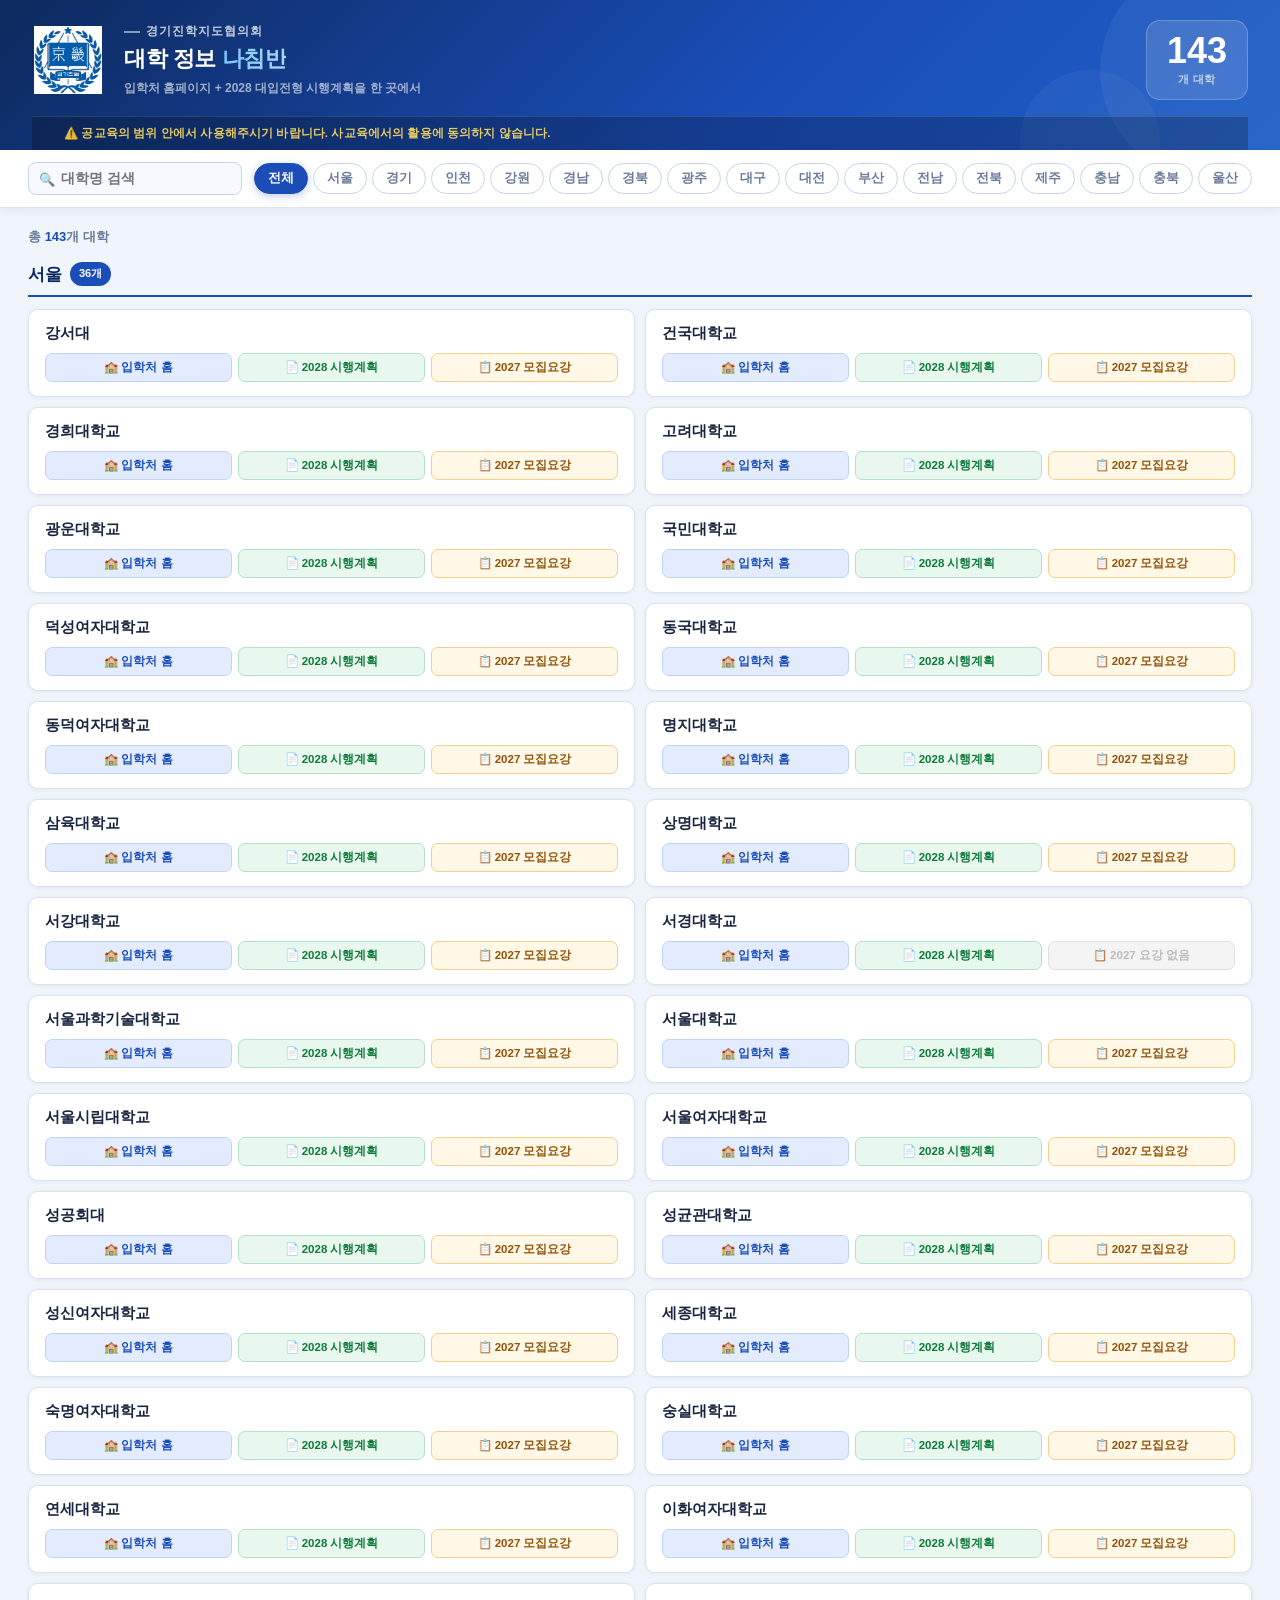
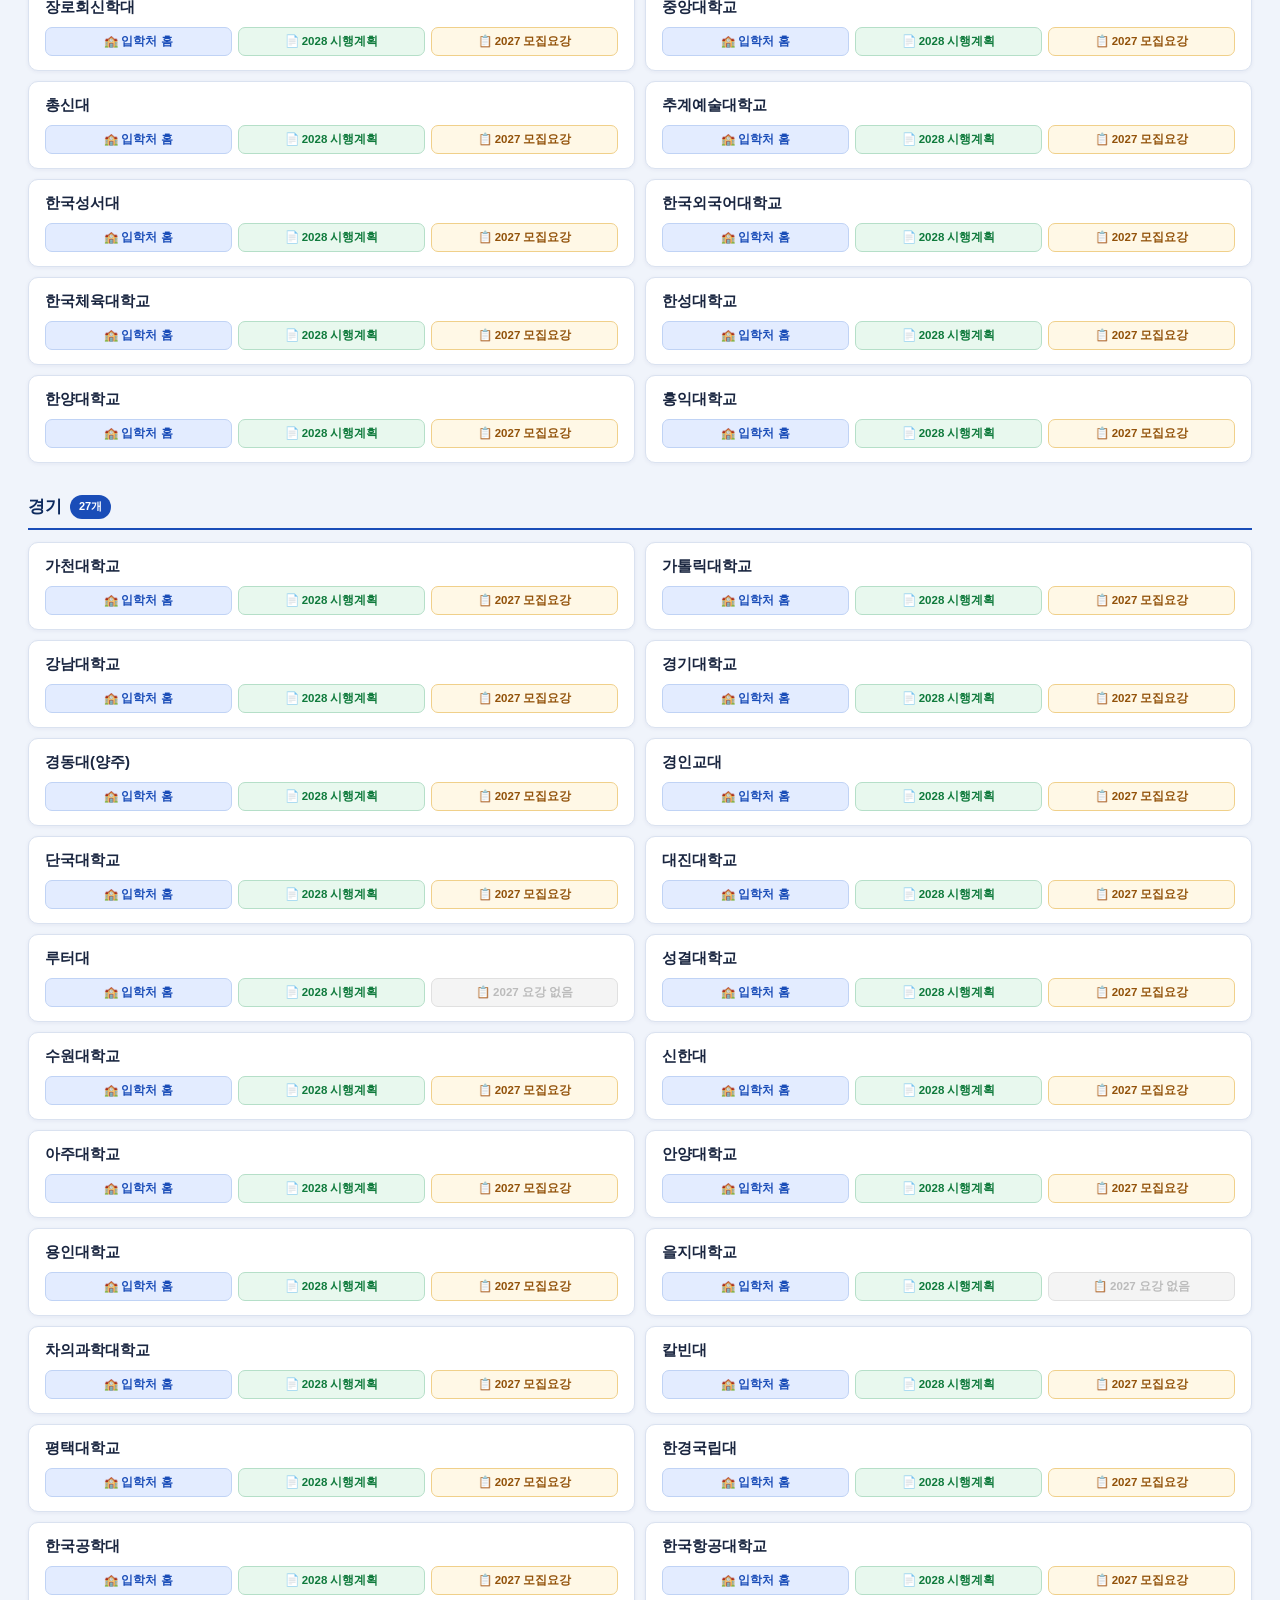
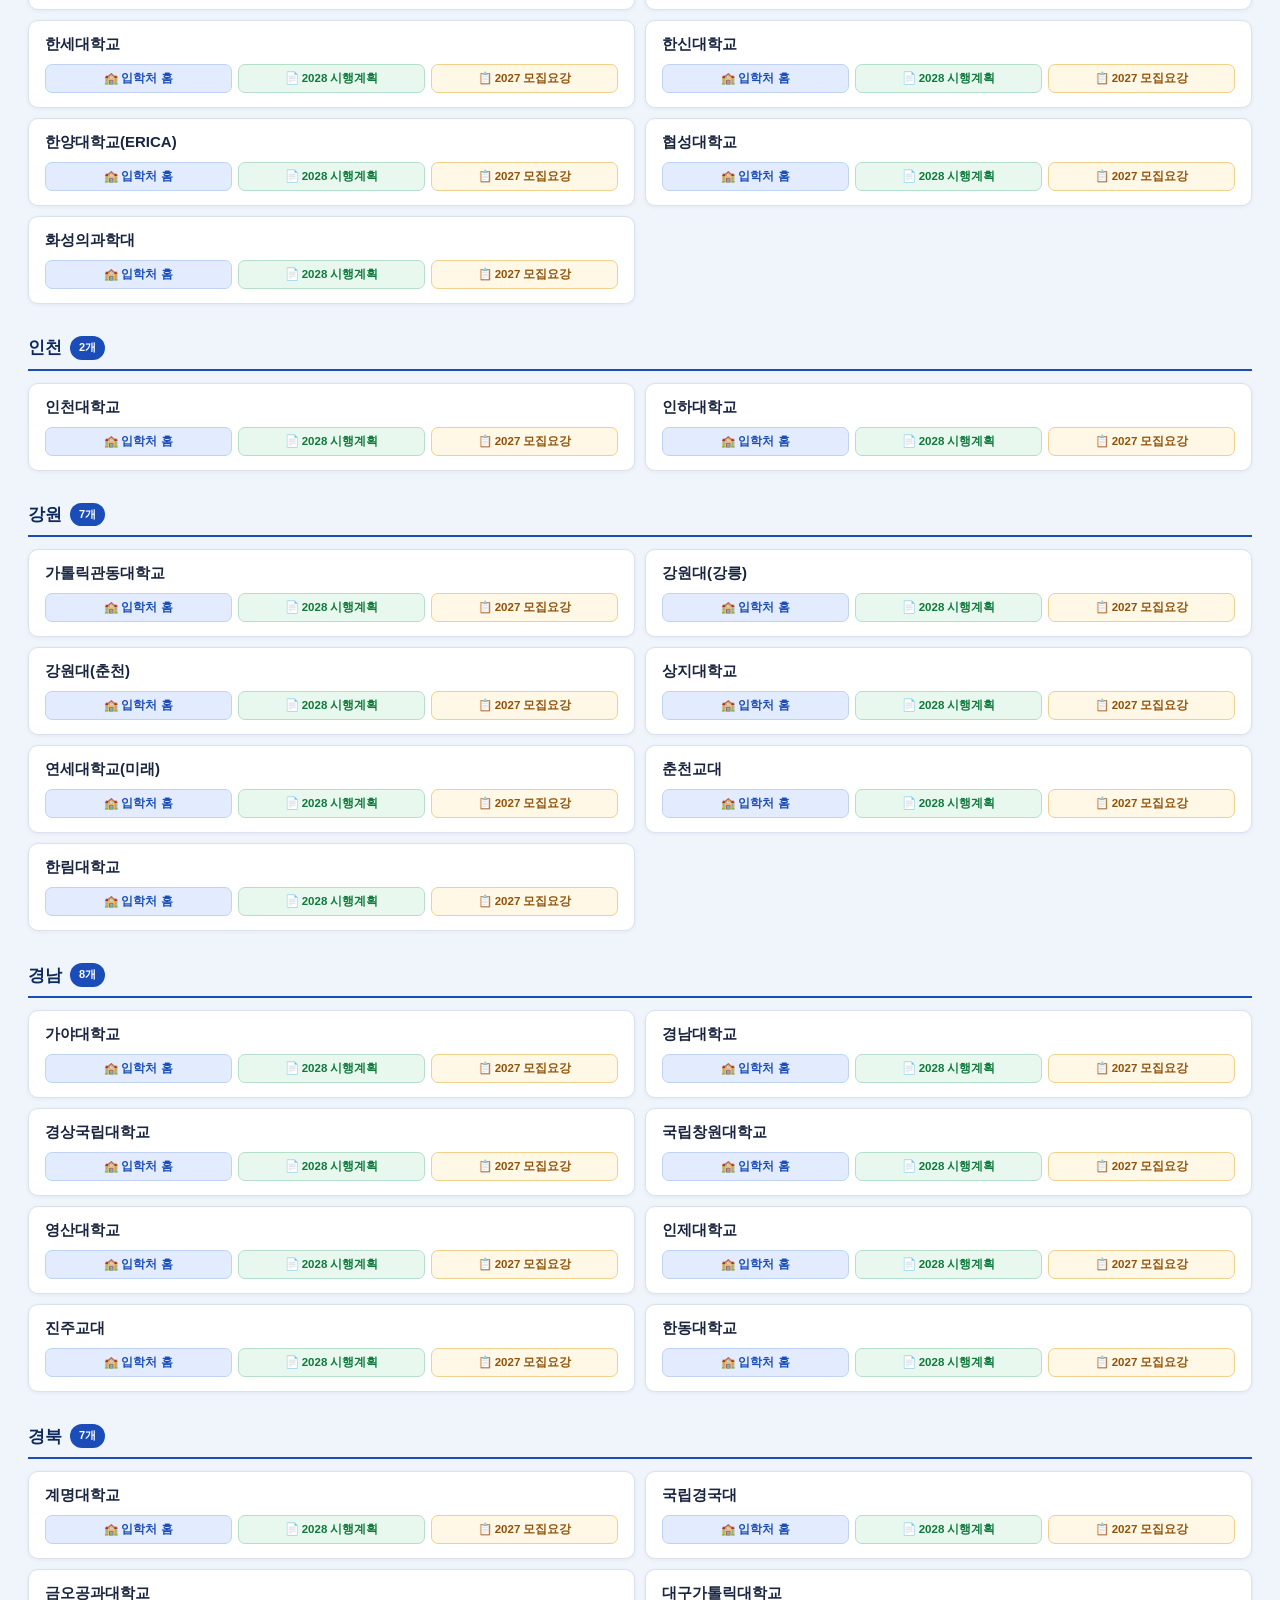
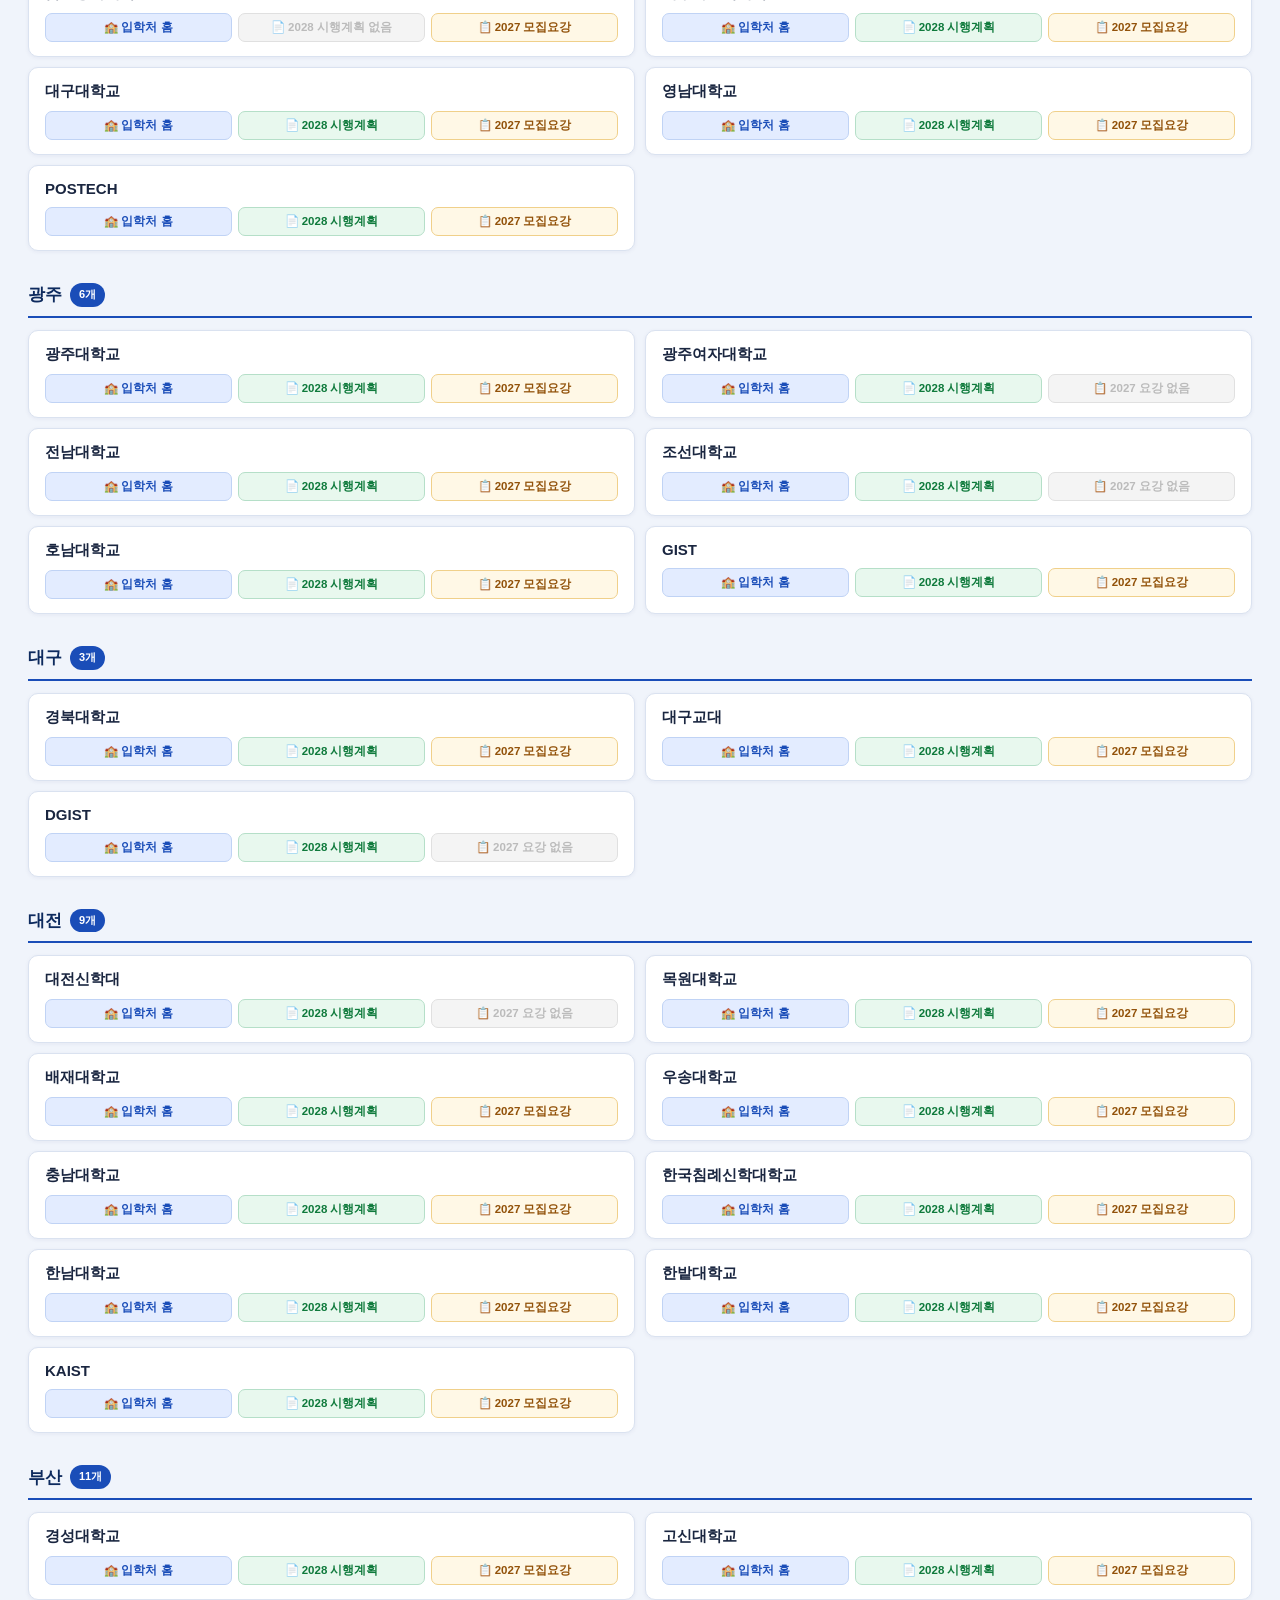
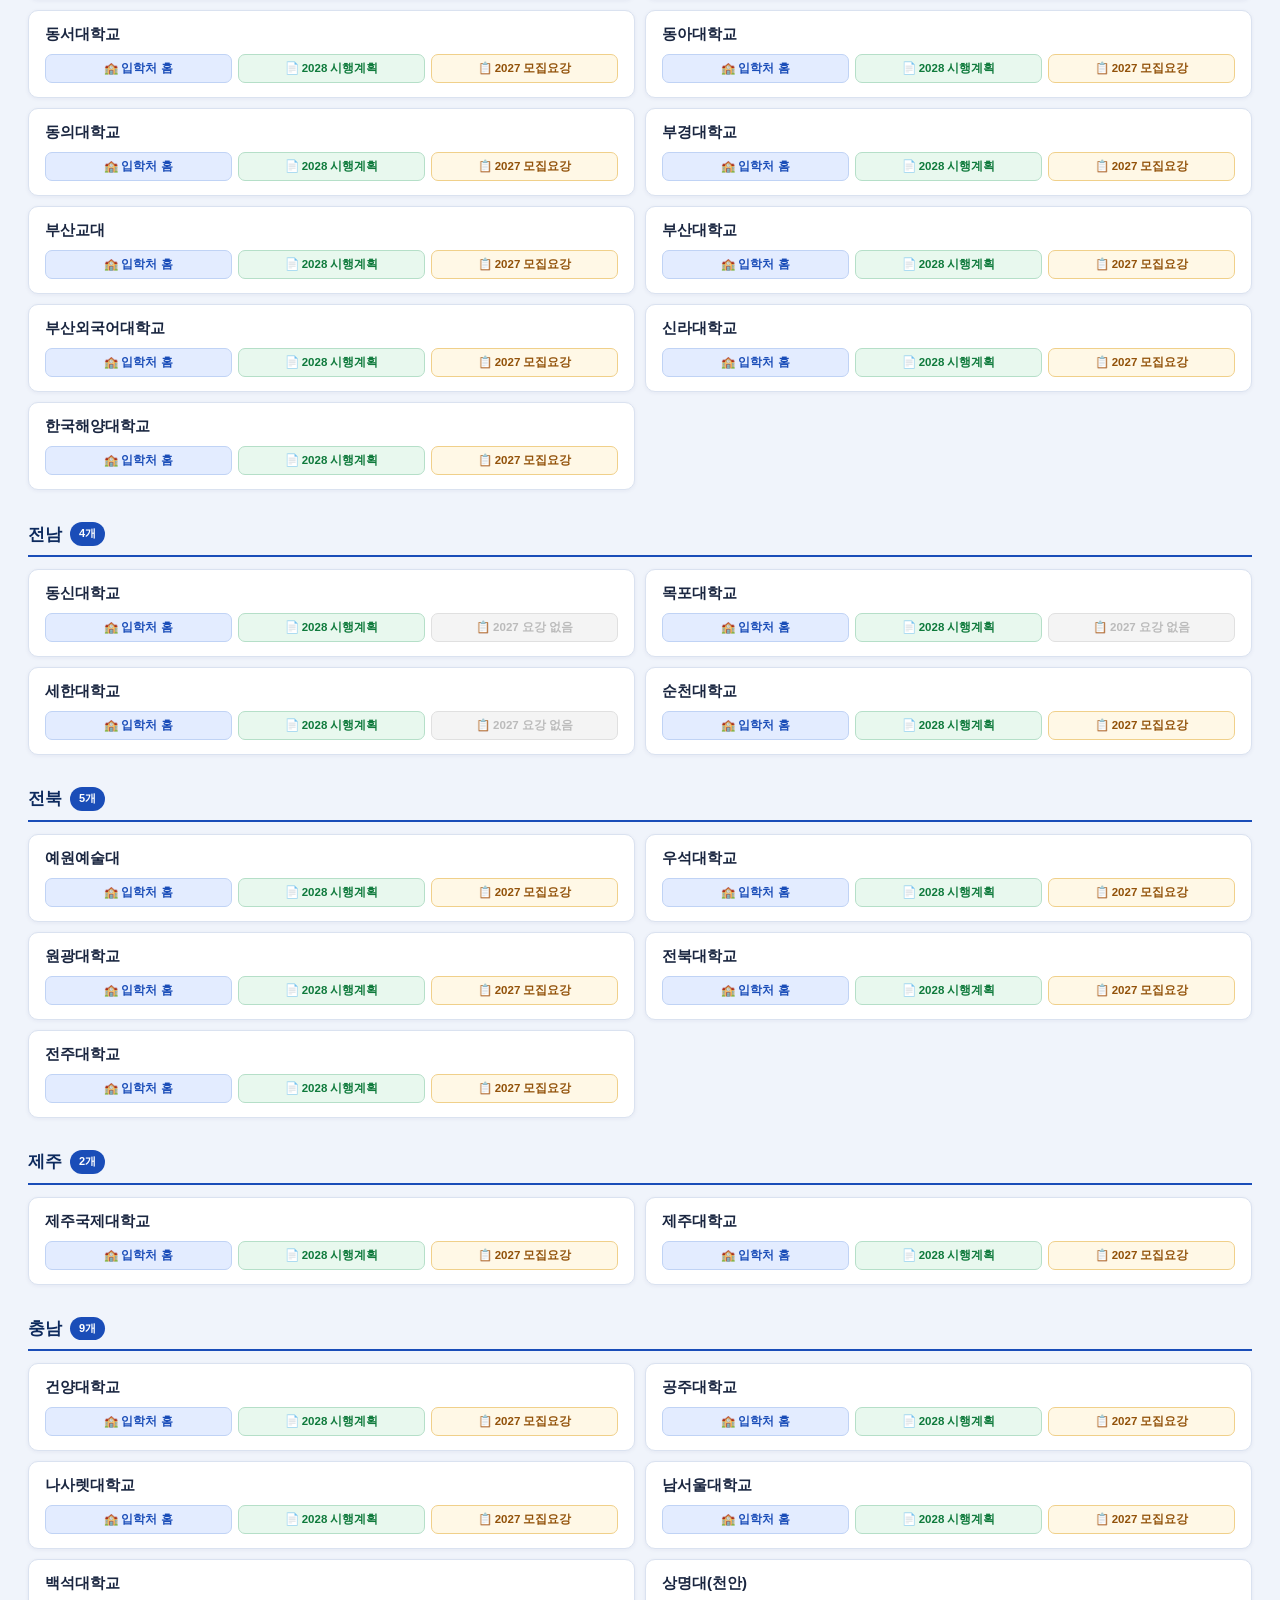
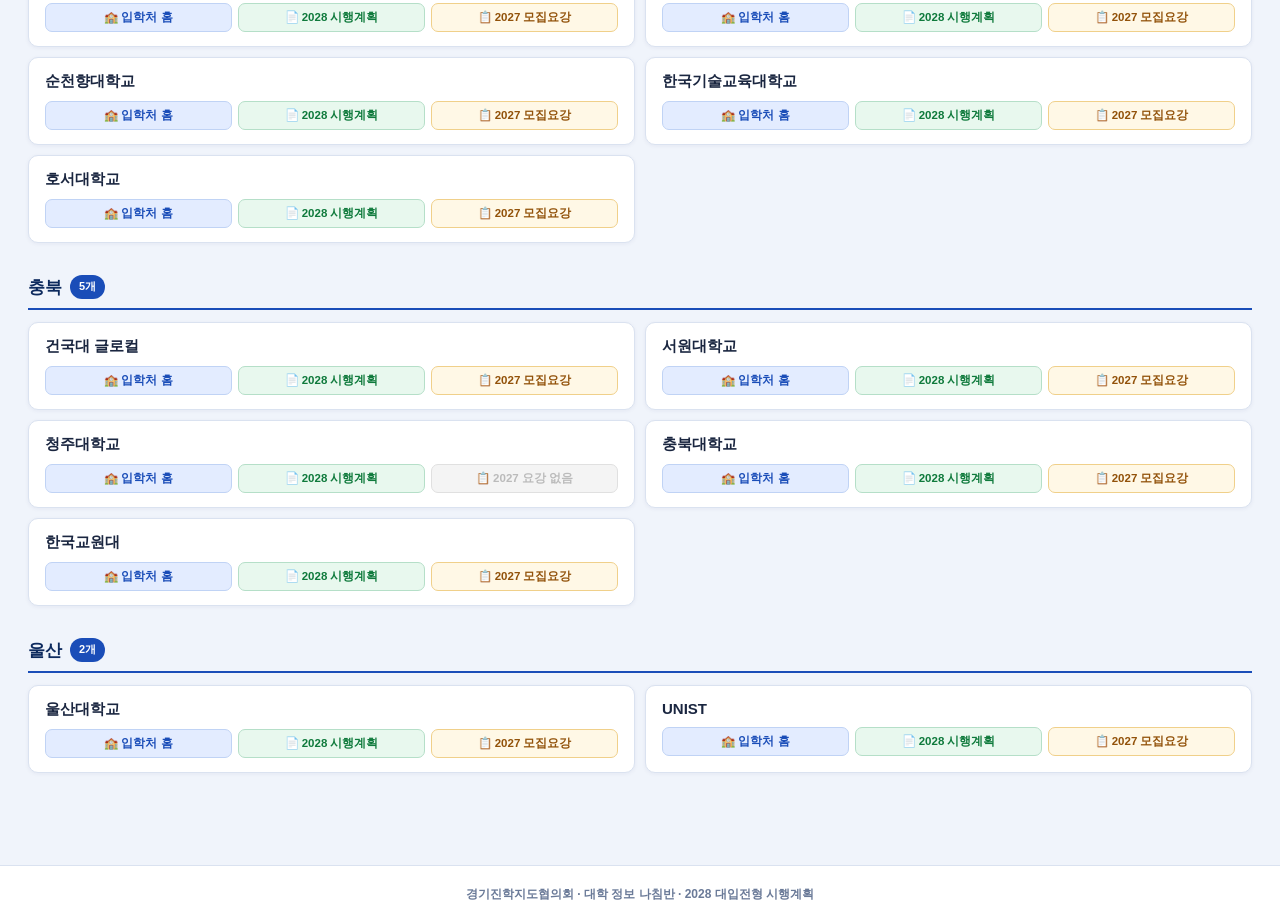
==== commit 2dbe8770: "나침반 파일 수정" ====
--- a/namdimban.html
+++ b/namdimban.html
@@ -332,23 +332,23 @@
 // 입학처 데이터: {지역: [[대학명, URL, 설립유형], ...]}
 const HOME_RAW = {
   "서울": [["건국대학교","https://enter.konkuk.ac.kr/main.do","사립"],["경희대학교","https://iphak.khu.ac.kr","사립"],["고려대학교","https://oku.korea.ac.kr","사립"],["광운대학교","https://iphak.kw.ac.kr/main.php","사립"],["국민대학교","https://admission.kookmin.ac.kr","사립"],["덕성여자대학교","https://www.duksung.ac.kr/iphak/main.do","사립"],["동국대학교","https://ipsi.dongguk.edu","사립"],["동덕여자대학교","https://ipsi.dongduk.ac.kr","사립"],["명지대학교","https://iphak.mju.ac.kr","사립"],["삼육대학교","https://ipsi.syu.ac.kr","사립"],["상명대학교","https://admission.smu.ac.kr","사립"],["서강대학교","https://admission.sogang.ac.kr/enter/html/main/index.asp","사립"],["서경대학교","https://go.skuniv.ac.kr","사립"],["서울과학기술대학교","https://admission.seoultech.ac.kr","국립"],["서울대학교","https://admission.snu.ac.kr","국립"],["서울시립대학교","https://admission.uos.ac.kr","공립"],["서울여자대학교","https://admission.swu.ac.kr","사립"],["성균관대학교","https://admission.skku.edu","사립"],["성신여자대학교","https://admission.sungshin.ac.kr","사립"],["세종대학교","https://ipsi.sejong.ac.kr","사립"],["숙명여자대학교","https://admission.sookmyung.ac.kr/admission/html/main/main.asp","사립"],["숭실대학교","https://iphak.ssu.ac.kr","사립"],["연세대학교","https://admission.yonsei.ac.kr","사립"],["이화여자대학교","https://admission.ewha.ac.kr","사립"],["중앙대학교","https://admission.cau.ac.kr/main.do","사립"],["추계예술대학교","https://enter.chugye.ac.kr/main.do","사립"],["한국외국어대학교","https://adms.hufs.ac.kr/index.do","사립"],["한국체육대학교","https://www.knsu.ac.kr/ipsi/index.do","국립"],["한성대학교","https://enter.hansung.ac.kr","사립"],["한양대학교","https://go.hanyang.ac.kr/gate.do","사립"],["홍익대학교","https://admission.hongik.ac.kr/main","사립"],["강서대","https://entrance.gangseo.ac.kr/kcui/mainService","사립"],["성공회대","https://enter.skhu.ac.kr/enter/index.do","사립"],["장로회신학대","https://www.puts.ac.kr/ipsi/db/db_admission_v1/","사립"],["총신대","https://admission.csu.ac.kr/","사립"],["한국성서대","https://ipsi.bible.ac.kr/","사립"]],
-  "경기": [["가천대학교","https://admission.gachon.ac.kr","사립"],["가톨릭대학교","https://ipsi.catholic.ac.kr","사립"],["강남대학교","https://admission.kangnam.ac.kr/main.htm","사립"],["경기대학교","https://enter.kyonggi.ac.kr/index.do","사립"],["단국대학교","https://ipsi.dankook.ac.kr/intro.html","사립"],["대진대학교","https://admission.daejin.ac.kr/main.do","사립"],["성결대학교","https://ipsi.sungkyul.ac.kr","사립"],["수원대학교","https://ipsi.suwon.ac.kr/","사립"],["아주대학교","https://www.iajou.ac.kr","사립"],["안양대학교","https://enter.anyang.ac.kr/main","사립"],["용인대학교","https://ipsi.yongin.ac.kr/index.do","사립"],["을지대학교","https://admission.eulji.ac.kr/","사립"],["차의과학대학교","https://admission.cha.ac.kr","사립"],["평택대학교","https://entrance.ptu.ac.kr","사립"],["한국항공대학교","https://ibhak.kau.ac.kr","사립"],["한세대학교","https://ipsi.hansei.ac.kr/sites/ipsi/index.do","사립"],["한신대학교","https://ent.hs.ac.kr","사립"],["한양대학교(ERICA)","https://goerica.hanyang.ac.kr/admission/html/main/main.asp","사립"],["협성대학교","https://iphak.uhs.ac.kr/jungsi/mojip.do","사립"],["경인교대","https://ipsi.ginue.ac.kr/ipsi/Main.do","국립"],["루터대","http://ltu-admission.ac.kr/index_.html","사립"],["신한대","https://ipsi.shinhan.ac.kr/","사립"],["칼빈대","http://www.calvin.ac.kr/iphak/index.do","사립"],["한경국립대","https://ipsi.hknu.ac.kr/","국립"],["한국공학대","https://iphak.tukorea.ac.kr/main.htm","사립"],["화성의과학대","https://www.hsmu.ac.kr/admission/main/index.do","사립"]],
+  "경기": [["경동대(양주)","https://www.kduniv.ac.kr/iphak/Main.do","사립"],["가천대학교","https://admission.gachon.ac.kr","사립"],["가톨릭대학교","https://ipsi.catholic.ac.kr","사립"],["강남대학교","https://admission.kangnam.ac.kr/main.htm","사립"],["경기대학교","https://enter.kyonggi.ac.kr/index.do","사립"],["단국대학교","https://ipsi.dankook.ac.kr/intro.html","사립"],["대진대학교","https://admission.daejin.ac.kr/main.do","사립"],["성결대학교","https://ipsi.sungkyul.ac.kr","사립"],["수원대학교","https://ipsi.suwon.ac.kr/","사립"],["아주대학교","https://www.iajou.ac.kr","사립"],["안양대학교","https://enter.anyang.ac.kr/main","사립"],["용인대학교","https://ipsi.yongin.ac.kr/index.do","사립"],["을지대학교","https://admission.eulji.ac.kr/","사립"],["차의과학대학교","https://admission.cha.ac.kr","사립"],["평택대학교","https://entrance.ptu.ac.kr","사립"],["한국항공대학교","https://ibhak.kau.ac.kr","사립"],["한세대학교","https://ipsi.hansei.ac.kr/sites/ipsi/index.do","사립"],["한신대학교","https://ent.hs.ac.kr","사립"],["한양대학교(ERICA)","https://goerica.hanyang.ac.kr/admission/html/main/main.asp","사립"],["협성대학교","https://iphak.uhs.ac.kr/jungsi/mojip.do","사립"],["경인교대","https://ipsi.ginue.ac.kr/ipsi/Main.do","국립"],["루터대","http://ltu-admission.ac.kr/index_.html","사립"],["신한대","https://ipsi.shinhan.ac.kr/","사립"],["칼빈대","http://www.calvin.ac.kr/iphak/index.do","사립"],["한경국립대","https://ipsi.hknu.ac.kr/","국립"],["한국공학대","https://iphak.tukorea.ac.kr/main.htm","사립"],["화성의과학대","https://www.hsmu.ac.kr/admission/main/index.do","사립"]],
   "인천": [["인천대학교","https://admission.inu.ac.kr/main.do","공립"],["인하대학교","https://admission.inha.ac.kr","사립"]],
-  "강원": [["가톨릭관동대학교","https://www.cku.ac.kr/iphak/index.do","사립"],["강릉원주대학교","https://iphak.gwnu.ac.kr/sites/iphak/index.do","국립"],["강원대학교","https://admission.kangwon.ac.kr","국립"],["상지대학교","https://www.sangji.ac.kr/go/index.do","사립"],["연세대학교(미래)","https://mirae.yonsei.ac.kr/wj/2349/subview.do","사립"],["한림대학교","https://admission.hallym.ac.kr/admission/index.do","사립"],["춘천교대","https://www.cnue.ac.kr/enter/index.do","국립"]],
+  "강원": [["가톨릭관동대학교","https://www.cku.ac.kr/iphak/index.do","사립"],["강원대(강릉)","https://iphak.gwnu.ac.kr/sites/iphak/index.do","국립"],["강원대(춘천)","https://admission.kangwon.ac.kr","국립"],["상지대학교","https://www.sangji.ac.kr/go/index.do","사립"],["연세대학교(미래)","https://mirae.yonsei.ac.kr/wj/2349/subview.do","사립"],["한림대학교","https://admission.hallym.ac.kr/admission/index.do","사립"],["춘천교대","https://www.cnue.ac.kr/enter/index.do","국립"]],
   "대전": [["KAIST","https://admission.kaist.ac.kr","국립"],["충남대학교","https://ipsi.cnu.ac.kr","국립"],["목원대학교","https://enter.mokwon.ac.kr","사립"],["배재대학교","https://enter.pcu.ac.kr","사립"],["우송대학교","https://ent.wsu.ac.kr","사립"],["한남대학교","https://ibsi.hannam.ac.kr","사립"],["한밭대학교","https://www.hanbat.ac.kr/admission/","국립"],["대전신학대","https://ipsi.daejeon.ac.kr/","사립"],["한국침례신학대학교","https://ipsi.kbtus.ac.kr/ipsi/Main.do","사립"]],
   "충북": [["서원대학교","https://www.seowon.ac.kr/iphak/index.do","사립"],["청주대학교","https://www.cju.ac.kr/ipsi/index.do","사립"],["충북대학교","https://ipsi.chungbuk.ac.kr","국립"],["한국교원대","https://www.knue.ac.kr/ipsi/index.do","국립"],["건국대 글로컬","https://ibsi.konkuk.ac.kr","사립"]],
   "충남": [["건양대학교","https://ipsi.konyang.ac.kr","사립"],["공주대학교","https://ipsi.kongju.ac.kr","국립"],["나사렛대학교","https://ipsi.kornu.ac.kr/sites/ipsi/index.do","사립"],["남서울대학교","https://consult.mncapro.co.kr/solution/nsuipsi","사립"],["백석대학교","https://ipsi.bu.ac.kr","사립"],["순천향대학교","https://ipsi.sch.ac.kr","사립"],["한국기술교육대학교","https://www.koreatech.ac.kr/index.es?sid=a4","국립"],["호서대학교","https://ipsi.hoseo.ac.kr","사립"],["상명대(천안)","https://admission.smu.ac.kr","사립"]],
   "대구": [["DGIST","https://admission.dgist.ac.kr","국립"],["경북대학교","https://ipsi1.knu.ac.kr","국립"],["대구교대","https://ipsi.dnue.ac.kr","국립"]],
   "경북": [["POSTECH","https://adm-u.postech.ac.kr/","사립"],["대구대학교","https://ipsi.daegu.ac.kr","사립"],["계명대학교","https://www.gokmu.ac.kr","사립"],["국립경국대","https://www.gknu.ac.kr/main/html.do?menu_idx=2","국립"],["금오공과대학교","https://www.kumoh.ac.kr/ipsi/index.do","국립"],["대구가톨릭대학교","https://ibsi.cu.ac.kr","사립"],["영남대학교","https://enter.yu.ac.kr","사립"]],
   "부산": [["경성대학교","https://ipsi.ks.ac.kr","사립"],["동서대학교","https://ipsi.dongseo.ac.kr","사립"],["신라대학교","https://ipsi.silla.ac.kr","사립"],["한국해양대학교","https://www.kmou.ac.kr/ipsi/","국립"],["고신대학교","https://dream.kosin.ac.kr","사립"],["동아대학교","https://ent.donga.ac.kr","사립"],["동의대학교","https://www.deu.ac.kr/Admissions/index.htm","사립"],["부경대학교","https://iphak.pknu.ac.kr","국립"],["부산대학교","https://go.pusan.ac.kr","국립"],["부산외국어대학교","https://enter.bufs.ac.kr","사립"],["부산교대","https://www.bnue.ac.kr/ipsi","국립"]],
-  "경남": [["가야대학교","https://ipsi.kaya.ac.kr","사립"],["경남대학교","https://ipsi.kyungnam.ac.kr","사립"],["경상국립대학교","https://www.gnu.ac.kr/new/main.do","국립"],["영산대학교","https://www.ysu.ac.kr/ysu/1010/subview.do","사립"],["인제대학교","https://iphak.inje.ac.kr","사립"],["창원대학교","https://www.changwon.ac.kr/ipsi/main.do","국립"],["한동대학교","https://www.handong.edu/kor/admission","사립"],["진주교대","https://www.cue.ac.kr/enter/Main.do","국립"]],
+  "경남": [["가야대학교","https://ipsi.kaya.ac.kr","사립"],["경남대학교","https://ipsi.kyungnam.ac.kr","사립"],["경상국립대학교","https://www.gnu.ac.kr/new/main.do","국립"],["영산대학교","https://www.ysu.ac.kr/ysu/1010/subview.do","사립"],["인제대학교","https://iphak.inje.ac.kr","사립"],["국립창원대학교","https://www.changwon.ac.kr/ipsi/main.do","국립"],["한동대학교","https://www.handong.edu/kor/admission","사립"],["진주교대","https://www.cue.ac.kr/enter/Main.do","국립"]],
   "울산": [["UNIST","https://adm-u.unist.ac.kr/admission/index.do","국립"],["울산대학교","https://iphak.ulsan.ac.kr","사립"]],
   "광주": [["GIST","https://admission.gist.ac.kr","국립"],["전남대학교","https://admission.jnu.ac.kr","국립"],["광주대학교","https://iphak.gwangju.ac.kr","사립"],["광주여자대학교","https://ipsi.kwu.ac.kr","사립"],["조선대학교","https://i.chosun.ac.kr/intro","사립"],["호남대학교","https://enter.honam.ac.kr","사립"]],
   "전북": [["우석대학교","https://enter.woosuk.ac.kr","사립"],["원광대학교","https://ipsi.wku.ac.kr","사립"],["전북대학교","https://enter.jbnu.ac.kr","국립"],["전주대학교","https://iphak.jj.ac.kr","사립"],["예원예술대","https://admission.yewon.ac.kr/main/","사립"]],
-  "전남": [["동신대학교","https://www.dsu.ac.kr/dsu/1001/subview.do","사립"],["목포대학교","https://ipsi.mokpo.ac.kr","국립"],["세한대학교","https://www.sehan.ac.kr/sehan/1004/subview.do","사립"],["순천대학교","https://www.scnu.ac.kr/iphak/main.do","국립"],],
+  "전남": [["동신대학교","https://www.dsu.ac.kr/dsu/1001/subview.do","사립"],["목포대학교","https://ipsi.mokpo.ac.kr","국립"],["세한대학교","https://www.sehan.ac.kr/sehan/1004/subview.do","사립"],["순천대학교","https://www.scnu.ac.kr/iphak/main.do","국립"]],
   "제주": [["제주국제대학교","https://apply.jeju.ac.kr","사립"],["제주대학교","https://ibsi.jejunu.ac.kr","국립"]]
 };
-// 나침반 데이터: [{name, region, url}]
+// 나침반 데이터: [{name, region, url},
 const RECRUIT_RAW = [
 {"name":"UNIST","region":"울산","url":"https://drive.google.com/file/d/1yLRPFcjyfMG9YGh7_kG81WlsA26XNsu4/view?usp=drivesdk"},
 {"name":"전북대학교","region":"전북","url":"https://drive.google.com/file/d/1r7T_1OFvknNzDvzJu3Jw19EFTMyPBxXp/view?usp=drivesdk"},
@@ -366,7 +366,7 @@
 {"name":"단국대학교","region":"경기","url":"https://drive.google.com/file/d/1KNiEzngXNJMVa11h7Q5goYmlaVeM2Bcf/view?usp=drivesdk"},
 {"name":"가천대학교","region":"경기","url":"https://drive.google.com/file/d/1IuXFZsfEO5YNSqMyHau9WfWELNNJ17CS/view?usp=drivesdk"},
 {"name":"한국체육대학교","region":"서울","url":"https://drive.google.com/file/d/1IhzL_bBih-M60UyavlHqNseVdtyZgnXV/view?usp=drivesdk"},
-{"name":"연세대학교","region":"서울","url":"https://drive.google.com/file/d/1AouyHezTDrhzm8PXT_2XePyOodNOkhBM/view?usp=drivesdk"},
+{"name":"연세대학교","region":"서울","url":"https://drive.google.com/file/d/1AouyHezTDrhzm8PXT_2XePyOodNOkhBM/view?usp=drive_link"},
 {"name":"숭실대학교","region":"서울","url":"https://drive.google.com/file/d/1qO1uvTOto_T-S85Jn8lgLsKtXo5pjKUQ/view?usp=drivesdk"},
 {"name":"진주교대","region":"경남","url":"https://drive.google.com/file/d/14v6KB1Btfyhf8umJZlsyTlQ7DCGmrePo/view?usp=drivesdk"},
 {"name":"제주대학교","region":"제주","url":"https://drive.google.com/file/d/1k_jfE7PxucybAjaXm7rkchrO4pyifhMq/view?usp=drivesdk"},
@@ -439,7 +439,6 @@
 {"name":"전남대학교","region":"광주","url":"https://drive.google.com/file/d/1gBA8DCFgSTO9cTBMKvJ_b9QLrn9qMZaR/view?usp=drivesdk"},
 {"name":"대구교대","region":"대구","url":"https://drive.google.com/file/d/1ikv-IeagEkgN6fzcUY3Yas2BYkigcZYi/view?usp=drivesdk"},
 {"name":"경희대학교","region":"서울","url":"https://drive.google.com/file/d/1WUvNpkUxufqJYDs0lmGCGnw9r72ZxD7H/view?usp=drivesdk"},
-{"name":"서울대학교","region":"서울","url":"https://drive.google.com/file/d/1xAfe0eh-KaosUKjMBq-pMSoL8ro4Kk_R/view?usp=drivesdk"},
 {"name":"제주국제대학교","region":"제주","url":"https://drive.google.com/file/d/1QELg56iAFLQIRI-TDwAqgUz2q7k7GYe3/view?usp=drivesdk"},
 {"name":"호남대학교","region":"광주","url":"https://drive.google.com/file/d/1v3YfcYDYKYL9mky8Rr-P6KlZekEUSLKC/view?usp=drivesdk"},
 {"name":"경성대학교","region":"부산","url":"https://drive.google.com/file/d/1ouiOY0kVrF3OTx0-F2c2o9qlXrksOrzV/view?usp=drivesdk"},
@@ -454,8 +453,8 @@
 {"name":"부경대학교","region":"부산","url":"https://drive.google.com/file/d/1B0mMOMSZFeFjlxAqUuofKyNNQW2WESP7/view?usp=drivesdk"},
 {"name":"금오공과대학교","region":"경북","url":"https://drive.google.com/file/d/1fUg0caHHcjr19bwMxOgaklRmCIIzwuGs/view?usp=drivesdk"},
 {"name":"경북대학교","region":"대구","url":"https://drive.google.com/file/d/1T2yASp451z0zwBVlLYSlsYHJ5UQgqov0/view?usp=drivesdk"},
-{"name":"강릉원주대학교","region":"강원","url":"https://drive.google.com/file/d/1y7lmUhaZ0bqhxwo9czyDc2wxc_Hj3gWB/view?usp=drivesdk"},
-{"name":"강원대학교","region":"강원","url":"https://drive.google.com/file/d/1L1PAfca1sAJ4LmeTrKEdPvVPBTRvu1t5/view?usp=drivesdk"},
+{"name":"강원대(강릉)","region":"강원","url":"https://drive.google.com/file/d/1y7lmUhaZ0bqhxwo9czyDc2wxc_Hj3gWB/view?usp=drivesdk"},
+{"name":"강원대(춘천)","region":"강원","url":"https://drive.google.com/file/d/1L1PAfca1sAJ4LmeTrKEdPvVPBTRvu1t5/view?usp=drivesdk"},
 {"name":"협성대학교","region":"경기","url":"https://drive.google.com/file/d/1GaZBTDtZFSaeSdMOibyCtVI9ZrYASP-d/view?usp=drivesdk"},
 {"name":"한세대학교","region":"경기","url":"https://drive.google.com/file/d/1waAQ1sl2r9PjSKGaQu8Sg_-USOriKgA9/view?usp=drivesdk"},
 {"name":"한국항공대학교","region":"경기","url":"https://drive.google.com/file/d/1BvYuYffjZPw-PSTZTsJBaT9nP-KWqk4O/view?usp=drivesdk"},
@@ -468,7 +467,7 @@
 {"name":"세종대학교","region":"서울","url":"https://drive.google.com/file/d/1_aDt9xvNFcry5ORofa7QGd4G5JBadK_c/view?usp=drivesdk"},
 {"name":"성신여자대학교","region":"서울","url":"https://drive.google.com/file/d/1rYv_UpZvwh0WVj35h8HytTRP15QbUmTX/view?usp=drivesdk"},
 {"name":"서울시립대학교","region":"서울","url":"https://drive.google.com/file/d/1tP3QiGtqcINNLKl8l4t_HsZH5HXoSJlw/view?usp=drivesdk"},
-{"name":"서울대학교","region":"서울","url":"https://drive.google.com/file/d/1K2nUz7e9VDHDugVyeID4Sk634XK1pCNH/view?usp=drivesdk"},
+{"name":"서울대학교","region":"서울","url":"https://drive.google.com/file/d/1K2nUz7e9VDHDugVyeID4Sk634XK1pCNH/view?usp=drive_link"},
 {"name":"서울과학기술대학교","region":"서울","url":"https://drive.google.com/file/d/1EKrrG97KXwu_pPH4_FUsvvDDjZVHB4aH/view?usp=drivesdk"},
 {"name":"동덕여자대학교","region":"서울","url":"https://drive.google.com/file/d/1waCpSHpvREvRrUzpzrfpdDXIgcFdfziW/view?usp=drivesdk"},
 {"name":"동국대학교","region":"서울","url":"https://drive.google.com/file/d/1dhCNmyomKPPpwwqFyOIVZUPqjOyv-gFQ/view?usp=drivesdk"},
@@ -480,14 +479,16 @@
 {"name":"차의과학대학교","region":"경기","url":"https://drive.google.com/file/d/16iOtzBDO5OfF0_fcLkhCpt5c0qakPtsh/view?usp=drivesdk"},
 {"name":"나사렛대학교","region":"충남","url":"https://drive.google.com/file/d/1NYBLQdDYQfSi8I4fZ3VDme52UcRVv7ML/view?usp=drivesdk"},
 {"name":"서울여자대학교","region":"서울","url":"https://drive.google.com/file/d/1xAfe0eh-KaosUKjMBq-pMSoL8ro4Kk_R/view?usp=drive_link"},
-{"name":"서강대학교","region":"서울","url":"https://drive.google.com/file/d/1x0ezys1LdheMQ0ED2iqH7Y65deSmkc-F/view?usp=drive_link"}
+{"name":"서강대학교","region":"서울","url":"https://drive.google.com/file/d/1x0ezys1LdheMQ0ED2iqH7Y65deSmkc-F/view?usp=drive_link"},
+{"name":"국립창원대학교","region":"경남","url":"https://drive.google.com/file/d/14w24ekmPTD10Xr-BaGEwOeMKKBQHzzIu/view?usp=drive_link"},
+{"name":"경동대(양주)","region":"경기","url":"https://drive.google.com/file/d/1raD5cH99w8jjLfVZG1KMGxlEQrddQJo_/view?usp=drive_link"}
 ];
 
-const PDF_RAW = [{"name":"가천대","region":"경기","url":"https://drive.google.com/open?id=1e6JayrALWW2Smzli4M8zd7Pq7dpx2g5C"},{"name":"가톨릭대","region":"서울","url":"https://drive.google.com/open?id=1-vdDECCcglZ2ZRT2gTzwbjC1ILCdjgGp"},{"name":"강남대","region":"경기","url":"https://drive.google.com/open?id=1FOt26aL1JtY4xXWzokEHELYLWGzlv8lB"},{"name":"강서대","region":"서울","url":"https://drive.google.com/open?id=1jOKHlrbPRvw_hCPlLgL575Q8EE8Gw-0p"},{"name":"강원대(춘천)","region":"강원","url":"https://drive.google.com/file/d/1NgwACUYKPyIlZ6ggoYLnLdaZQEjC7zUi/view?usp=drive_link"},{"name":"건국대 글로컬","region":"충북","url":"https://drive.google.com/open?id=18FRqr5DgVWFCU03zI1yGkTdrDGIvAc44"},{"name":"건국대","region":"서울","url":"https://drive.google.com/open?id=1oiV1aENYl0xBznkpPrDST5EpXzlEGisK"},{"name":"경기대","region":"경기","url":"https://drive.google.com/open?id=1vgVGzs9jKDLfDap8J5gn76ci3N1ObU5W"},{"name":"경상국립대","region":"경남","url":"https://drive.google.com/open?id=1xAL4pPBtSnWjoXC6y9i-V2YdjUjJ1438"},{"name":"경희대","region":"서울","url":"https://drive.google.com/open?id=1gGE2Ua8wI9kDTrPPsJ22ZnQIApHR760t"},{"name":"고려대","region":"서울","url":"https://drive.google.com/open?id=1d007JpZi2EMpe2AKIGOfWXwMMQfbZ6Jl"},{"name":"광운대","region":"서울","url":"https://drive.google.com/open?id=1KSTWnOKI1swNg5q_L41jnDUqkMVk41cm"},{"name":"국민대","region":"서울","url":"https://drive.google.com/open?id=1YB6ePfrXmqB5HMDcoGAtUFhoe-c1lJls"},{"name":"단국대(죽전, 천안 통합)","region":"경기","url":"https://drive.google.com/open?id=1Fe7ccQX5v8aCxC1j46-QkMmaYdFoLctS"},{"name":"대구교대","region":"대구","url":"https://drive.google.com/open?id=1tgoZ9XL3hpL0_L76Kltfk4b09DS9IQ-P"},{"name":"대전신학대","region":"대전","url":"https://drive.google.com/open?id=1Tqxett-vQ7Rm2N19B1BB9Km737WLio8W"},{"name":"대진대","region":"경기","url":"https://drive.google.com/open?id=1O4GiX1f0o2tmHawuTozJsIg7pT4mFD-7"},{"name":"덕성여대","region":"서울","url":"https://drive.google.com/open?id=1FVjCqNzkF5taSwPlNNU8hwXAtCtb2L1m"},{"name":"동국대","region":"서울","url":"https://drive.google.com/open?id=1-8dyqXRbDkWOioKV83jZXtcldQgBSulE"},{"name":"동덕여대","region":"서울","url":"https://drive.google.com/open?id=1ghbUYgrtGQx_oCVgpQd6gXGkvUK3pxNB"},{"name":"루터대","region":"경기","url":"https://drive.google.com/open?id=19YGREAor525E4YhIv7PYLbaUEsp5lzmK"},{"name":"명지대(서울, 용인 통합)","region":"서울","url":"https://drive.google.com/open?id=1pN7aR--I_8xKIkzV8VL9czbQYfH-ED22"},{"name":"목원대","region":"대전","url":"https://drive.google.com/open?id=1zHyi6kmhCgu2g6aP4_-v9nr5SPgvC0zM"},{"name":"배재대","region":"대전","url":"https://drive.google.com/open?id=1omJC_B_uyY1tV0mfPojEOJYoq4Z2mvgO"},{"name":"부산교대","region":"부산","url":"https://drive.google.com/open?id=1UA-BochF7_x3D5ZUDRnrNhtKMD6ZZqPD"},{"name":"삼육대","region":"서울","url":"https://drive.google.com/open?id=1yRUZbsIyycMZy2AU5fTJMn1XsnuxQzEy"},{"name":"상명대","region":"서울","url":"https://drive.google.com/open?id=1jFnVSgAM1NUkFg8JsYB_WfmPI1bsSQYX"},{"name":"상명대(천안)","region":"충남","url":"https://drive.google.com/open?id=1OUBOm5yt-Xj7Dyn0h22BwDAGdMiA9ZUS"},{"name":"상지대","region":"강원","url":"https://drive.google.com/open?id=1txaURMsS-HzAIrRUgGL2VU-oOJ60-CzY"},{"name":"서강대","region":"서울","url":"https://drive.google.com/open?id=1iLtNCPMqk751nXsyD8wgEha0qWPSwuSQ"},{"name":"서경대","region":"서울","url":"https://drive.google.com/open?id=1A5LDPxz8hdZy505JR4oTAvQjHtTOvTv_"},{"name":"서울과기대","region":"서울","url":"https://drive.google.com/open?id=19cQ7yW6eSJeiQGg1THLc7er5UClQmyMR"},{"name":"서울교대","region":"서울","url":"https://drive.google.com/open?id=1vV3L_OAczmQuoOnLAE21hhGbscgpodAG"},{"name":"서울대","region":"서울","url":"https://drive.google.com/open?id=1bvEkkRsWvn5PDJvtICZ7xqAV-8dG3cfQ"},{"name":"서울시립대","region":"서울","url":"https://drive.google.com/open?id=1GTFDkV1BxnQZyVw-7SGau1H2cz6dZWw8"},{"name":"서울신학대","region":"경기","url":"https://drive.google.com/open?id=19q5HLzXjuIq5dFpqiGa5-cnDfrURjM6Y"},{"name":"서울여자대학교","region":"서울","url":"https://drive.google.com/file/d/1z2yAG0Z6SkfYZpIwofB0d0V9LNPQ46GE/view?usp=sharing"},{"name":"서울한영대","region":"서울","url":"https://drive.google.com/open?id=1809SOx4mP7v5Ry2ITTYjXxxmN5UPoEfi"},{"name":"성결대","region":"경기","url":"https://drive.google.com/open?id=1beDB3U4T9AwsLGxVYIznqmodrH774Vlo"},{"name":"성공회대","region":"서울","url":"https://drive.google.com/open?id=1f-JaNGwqhoj5wRpVPyPaHz8kR8c8oSXt"},{"name":"성균관대","region":"서울","url":"https://drive.google.com/open?id=1rB-RUieTYBroJ9CQiP3eB2FSS8QOF7hU"},{"name":"성신여대","region":"서울","url":"https://drive.google.com/open?id=1gU0XVoGiHNL4vnCEKI69bSZN_O1b4gHT"},{"name":"세종대","region":"서울","url":"https://drive.google.com/open?id=1YfV_KCxA1ANe3waidwHMvy5NoDWPuWrD"},{"name":"수원대","region":"경기","url":"https://drive.google.com/open?id=1lK08b4Z1yzjJtwceomcod4vby8fTVC5I"},{"name":"숙명여대","region":"서울","url":"https://drive.google.com/open?id=1gK0X4gIRZQc_njXTIw6qPBsz5RUNQU-o"},{"name":"순천향대","region":"충남","url":"https://drive.google.com/open?id=1AT0fpwQmGbb9da5joY5JlnIK1-etNcxB"},{"name":"숭실대","region":"서울","url":"https://drive.google.com/open?id=1X56oSxZ-4RsYAwSnaZueS_duBtx1Yj49"},{"name":"신한대","region":"경기","url":"https://drive.google.com/open?id=11QhBfgTUq2anaRjshshsCd1b1x4ULZ1i"},{"name":"아주대","region":"경기","url":"https://drive.google.com/open?id=10_r1wV8fnH7Cl0ZluaFtfVO4PsD-Tuvj"},{"name":"안양대","region":"경기","url":"https://drive.google.com/open?id=1IgwbLoEFF_0WYs7sJjyoOTo8h4yn32oR"},{"name":"연세대","region":"서울","url":"https://drive.google.com/open?id=1yPVslVag5sEUrrXURemqNATiwFAgTpCX"},{"name":"연세대(미래)","region":"강원","url":"https://drive.google.com/open?id=1K5v8rjwzwnZOTLNAINzhTAnGb8jKuqLr"},{"name":"예원예술대","region":"전북","url":"https://drive.google.com/open?id=1uk6ghzuxp0jM-9G7ewOfrtpEuPU5xHgK"},{"name":"용인대","region":"경기","url":"https://drive.google.com/open?id=1DV760A6rDgvwYrYEZApqj5Yp7HyP9pAL"},{"name":"을지대","region":"경기","url":"https://drive.google.com/open?id=1PFeqKRy1tAoT9S7SZtukA7_ZNFOR8_eR"},{"name":"이화여대","region":"서울","url":"https://drive.google.com/file/d/1VQgE3qjrK39g1ajC8bPfSP4WIPbuimrU/view?usp=sharing"},{"name":"인천대","region":"인천","url":"https://drive.google.com/open?id=1IbGH77ZtJvdmwrnqezwSY8iJqTJFOtRK"},{"name":"인하대","region":"인천","url":"https://drive.google.com/open?id=1krndaYhMEqrtEDO2-NwgwZT6R-CkgXMH"},{"name":"장로회신학대","region":"서울","url":"https://drive.google.com/open?id=1JyMa9nasp4oXTiKVUzIperL7Cap28BuP"},{"name":"전북대","region":"전북","url":"https://drive.google.com/open?id=155SYHT5jF3kAMToms1UECmQcLEFX6qlr"},{"name":"제주대","region":"제주","url":"https://drive.google.com/open?id=1wbYinhGXzxgwGvGvQrBCXvM7ZJ73pF5l"},{"name":"중앙대","region":"서울","url":"https://drive.google.com/open?id=17IHwSINrAaUb8F9WzTkyi2b1r0SK5FzZ"},{"name":"진주교대","region":"경남","url":"https://drive.google.com/open?id=1EQl5WDNeeRFIQWUJ5E2A0h142sVgVB0Q"},{"name":"차의과학대","region":"경기","url":"https://drive.google.com/open?id=1_XIusVqfr9d4-QGzYbj03Wk_4OcJFJjE"},{"name":"청주교대","region":"충북","url":"https://drive.google.com/open?id=1P-ozkErusEhug7KQA-EbzSc0aMwsQpxz"},{"name":"총신대","region":"서울","url":"https://drive.google.com/open?id=1xUP_9fly_RKvjSUvLCYB4kRFkOYNceEb"},{"name":"추계예술대","region":"서울","url":"https://drive.google.com/open?id=1pdZub7FaGgNY_ZVqp8ecBCJP3OwM0A6R"},{"name":"춘천교대","region":"강원","url":"https://drive.google.com/open?id=1LxYTx9owvq54ZxVG6EsVQQkLAP-NJCyJ"},{"name":"충남대","region":"대전","url":"https://drive.google.com/open?id=1HLYQmFQNUzslk_wwA8EciFyDAus6y8cA"},{"name":"충북대","region":"충북","url":"https://drive.google.com/open?id=1j9AIjyMFe_bdmaPlf-3TVSi-meC4ua2F"},{"name":"칼빈대","region":"경기","url":"https://drive.google.com/open?id=1pZIW8ruJhmRDyWe3VeMegIzRdVQT0Lyh"},{"name":"평택대","region":"경기","url":"https://drive.google.com/open?id=1N-cRlvnMVh2jmuTjpyWUOB7LTnWRCfFD"},{"name":"POSTECH","region":"경북","url":"https://drive.google.com/open?id=1kYe5WH2V7uleOFHSx7ME14WqfdhppOO0"},{"name":"한경국립대","region":"경기","url":"https://drive.google.com/open?id=1-Txu4Of_5aMSXl9IfEFxFaNR3OmdUl_V"},{"name":"한국공학대","region":"경기","url":"https://drive.google.com/open?id=16xGrxGfK6pDa7Lx_tBpzzSZ_ZKKKg8jC"},{"name":"한국교원대","region":"충북","url":"https://drive.google.com/open?id=1W3AcKDFSfpAfsGsz4i_arBSWaRNtRrRm"},{"name":"한국성서대","region":"서울","url":"https://drive.google.com/open?id=1sKkNx-YVx4iBpdk741uxBzpaLq9jaihQ"},{"name":"한국외대","region":"서울","url":"https://drive.google.com/open?id=18D47sENDi2Yq7W_SeRI8mOzlRSro58uG"},{"name":"한국체대","region":"서울","url":"https://drive.google.com/open?id=1SJDBGRhXREkCbwabba83tlnYKRrzH1-G"},{"name":"한국침례신학대학교","region":"대전","url":"https://drive.google.com/open?id=1m54i9tGf_K8vxK_-06N6Z-KLN62vXa56"},{"name":"한국항공대","region":"경기","url":"https://drive.google.com/open?id=1YUU4wJ9L8I7LzyH0cudbQFkoHgAFJJ2-"},{"name":"한성대","region":"서울","url":"https://drive.google.com/open?id=1TDK-UJueFe0bQxejGnmBta3y7GQ6sMvf"},{"name":"한세대","region":"경기","url":"https://drive.google.com/open?id=1WIBdL0StZq4jeCaM2FgtDqBB-qiSWNP5"},{"name":"한신대","region":"경기","url":"https://drive.google.com/open?id=15AxjX3ikuwRxCGQtmWgw8f5TJrFl78Mu"},{"name":"한양대","region":"서울","url":"https://drive.google.com/open?id=1L9GDoXkwtyU3pSDWpI-uarpPnDzbPQSZ"},{"name":"한양대(ERICA)","region":"경기","url":"https://drive.google.com/open?id=1-ScJVd9ICO7EIy_A9Fam7aqIrMAdYaOA"},{"name":"홍익대","region":"서울","url":"https://drive.google.com/open?id=1iWJU_uR5reI4JWpSombXZHwUlYfm7m7w"},{"name":"화성의과학대","region":"경기","url":"https://drive.google.com/open?id=1Vb84PfEafHQOFkkfg967zYJQLMs7VEtB"},{"name":"동국대(WISE)","region":"경북","url":"https://drive.google.com/file/d/1N066glyfNnLILySf8Rw7jzsszPjKdm8j/view?usp=drive_link"},{"name":"부산대","region":"부산","url":"https://drive.google.com/file/d/1npqTopTsZW1mW4M2lDzBOp3PH9wwJcZU/view?usp=drive_link"},{"name":"서울장신대","region":"경기","url":"https://drive.google.com/file/d/1wyJ5PRkqCv8IL-QQHUMFUch-XRaAehPy/view?usp=drive_link"},{"name":"전남대","region":"광주","url":"https://drive.google.com/file/d/1cIpvRgL0src-iSlpyqqUnlQl_2Iiqzym/view?usp=drive_link"},{"name":"중앙승가대","region":"경기","url":"https://drive.google.com/file/d/1o7JVtebQGiqBExAS855cPdAeXMP8_CGY/view?usp=drive_link"},{"name":"경인교대","region":"경기","url":"https://drive.google.com/file/d/1I1VO_0wmkkbZDqSSDJvjSZkVz2_3kTt9/view?usp=sharing"},
+const PDF_RAW = [{"name":"가천대","region":"경기","url":"https://drive.google.com/open?id=1e6JayrALWW2Smzli4M8zd7Pq7dpx2g5C"},{"name":"가톨릭대","region":"서울","url":"https://drive.google.com/open?id=1-vdDECCcglZ2ZRT2gTzwbjC1ILCdjgGp"},{"name":"강남대","region":"경기","url":"https://drive.google.com/open?id=1FOt26aL1JtY4xXWzokEHELYLWGzlv8lB"},{"name":"강서대","region":"서울","url":"https://drive.google.com/open?id=1jOKHlrbPRvw_hCPlLgL575Q8EE8Gw-0p"},{"name":"강원대(춘천)","region":"강원","url":"https://drive.google.com/file/d/1NgwACUYKPyIlZ6ggoYLnLdaZQEjC7zUi/view?usp=drive_link"},{"name":"건국대 글로컬","region":"충북","url":"https://drive.google.com/open?id=18FRqr5DgVWFCU03zI1yGkTdrDGIvAc44"},{"name":"건국대","region":"서울","url":"https://drive.google.com/open?id=1oiV1aENYl0xBznkpPrDST5EpXzlEGisK"},{"name":"경기대","region":"경기","url":"https://drive.google.com/open?id=1vgVGzs9jKDLfDap8J5gn76ci3N1ObU5W"},{"name":"경상국립대","region":"경남","url":"https://drive.google.com/open?id=1xAL4pPBtSnWjoXC6y9i-V2YdjUjJ1438"},{"name":"경희대","region":"서울","url":"https://drive.google.com/open?id=1gGE2Ua8wI9kDTrPPsJ22ZnQIApHR760t"},{"name":"고려대","region":"서울","url":"https://drive.google.com/open?id=1d007JpZi2EMpe2AKIGOfWXwMMQfbZ6Jl"},{"name":"광운대","region":"서울","url":"https://drive.google.com/open?id=1KSTWnOKI1swNg5q_L41jnDUqkMVk41cm"},{"name":"국민대","region":"서울","url":"https://drive.google.com/open?id=1YB6ePfrXmqB5HMDcoGAtUFhoe-c1lJls"},{"name":"단국대(죽전, 천안 통합)","region":"경기","url":"https://drive.google.com/open?id=1Fe7ccQX5v8aCxC1j46-QkMmaYdFoLctS"},{"name":"대구교대","region":"대구","url":"https://drive.google.com/open?id=1tgoZ9XL3hpL0_L76Kltfk4b09DS9IQ-P"},{"name":"대전신학대","region":"대전","url":"https://drive.google.com/open?id=1Tqxett-vQ7Rm2N19B1BB9Km737WLio8W"},{"name":"대진대","region":"경기","url":"https://drive.google.com/open?id=1O4GiX1f0o2tmHawuTozJsIg7pT4mFD-7"},{"name":"덕성여대","region":"서울","url":"https://drive.google.com/open?id=1FVjCqNzkF5taSwPlNNU8hwXAtCtb2L1m"},{"name":"동국대","region":"서울","url":"https://drive.google.com/open?id=1-8dyqXRbDkWOioKV83jZXtcldQgBSulE"},{"name":"동덕여대","region":"서울","url":"https://drive.google.com/open?id=1ghbUYgrtGQx_oCVgpQd6gXGkvUK3pxNB"},{"name":"루터대","region":"경기","url":"https://drive.google.com/open?id=19YGREAor525E4YhIv7PYLbaUEsp5lzmK"},{"name":"명지대(서울, 용인 통합)","region":"서울","url":"https://drive.google.com/open?id=1pN7aR--I_8xKIkzV8VL9czbQYfH-ED22"},{"name":"목원대","region":"대전","url":"https://drive.google.com/open?id=1zHyi6kmhCgu2g6aP4_-v9nr5SPgvC0zM"},{"name":"배재대","region":"대전","url":"https://drive.google.com/open?id=1omJC_B_uyY1tV0mfPojEOJYoq4Z2mvgO"},{"name":"부산교대","region":"부산","url":"https://drive.google.com/open?id=1UA-BochF7_x3D5ZUDRnrNhtKMD6ZZqPD"},{"name":"삼육대","region":"서울","url":"https://drive.google.com/open?id=1yRUZbsIyycMZy2AU5fTJMn1XsnuxQzEy"},{"name":"상명대","region":"서울","url":"https://drive.google.com/open?id=1jFnVSgAM1NUkFg8JsYB_WfmPI1bsSQYX"},{"name":"상명대(천안)","region":"충남","url":"https://drive.google.com/open?id=1OUBOm5yt-Xj7Dyn0h22BwDAGdMiA9ZUS"},{"name":"상지대","region":"강원","url":"https://drive.google.com/open?id=1txaURMsS-HzAIrRUgGL2VU-oOJ60-CzY"},{"name":"서강대","region":"서울","url":"https://drive.google.com/open?id=1iLtNCPMqk751nXsyD8wgEha0qWPSwuSQ"},{"name":"서경대","region":"서울","url":"https://drive.google.com/open?id=1A5LDPxz8hdZy505JR4oTAvQjHtTOvTv_"},{"name":"서울과학기술대학교","region":"서울","url":"https://drive.google.com/file/d/1WQSoo2iBgHxYjgygr_ARK1DjvMem0YeK/view?usp=drive_link"},{"name":"서울교대","region":"서울","url":"https://drive.google.com/open?id=1vV3L_OAczmQuoOnLAE21hhGbscgpodAG"},{"name":"서울대학교","region":"서울","url":"https://drive.google.com/open?id=1bvEkkRsWvn5PDJvtICZ7xqAV-8dG3cfQ"},{"name":"서울시립대","region":"서울","url":"https://drive.google.com/open?id=1GTFDkV1BxnQZyVw-7SGau1H2cz6dZWw8"},{"name":"서울신학대","region":"경기","url":"https://drive.google.com/open?id=19q5HLzXjuIq5dFpqiGa5-cnDfrURjM6Y"},{"name":"서울여자대학교","region":"서울","url":"https://drive.google.com/file/d/1z2yAG0Z6SkfYZpIwofB0d0V9LNPQ46GE/view?usp=sharing"},{"name":"서울한영대","region":"서울","url":"https://drive.google.com/open?id=1809SOx4mP7v5Ry2ITTYjXxxmN5UPoEfi"},{"name":"성결대","region":"경기","url":"https://drive.google.com/open?id=1beDB3U4T9AwsLGxVYIznqmodrH774Vlo"},{"name":"성공회대","region":"서울","url":"https://drive.google.com/open?id=1f-JaNGwqhoj5wRpVPyPaHz8kR8c8oSXt"},{"name":"성균관대","region":"서울","url":"https://drive.google.com/open?id=1rB-RUieTYBroJ9CQiP3eB2FSS8QOF7hU"},{"name":"성신여대","region":"서울","url":"https://drive.google.com/open?id=1gU0XVoGiHNL4vnCEKI69bSZN_O1b4gHT"},{"name":"세종대","region":"서울","url":"https://drive.google.com/open?id=1YfV_KCxA1ANe3waidwHMvy5NoDWPuWrD"},{"name":"수원대","region":"경기","url":"https://drive.google.com/open?id=1lK08b4Z1yzjJtwceomcod4vby8fTVC5I"},{"name":"숙명여대","region":"서울","url":"https://drive.google.com/open?id=1gK0X4gIRZQc_njXTIw6qPBsz5RUNQU-o"},{"name":"순천향대","region":"충남","url":"https://drive.google.com/open?id=1AT0fpwQmGbb9da5joY5JlnIK1-etNcxB"},{"name":"숭실대","region":"서울","url":"https://drive.google.com/open?id=1X56oSxZ-4RsYAwSnaZueS_duBtx1Yj49"},{"name":"신한대","region":"경기","url":"https://drive.google.com/open?id=11QhBfgTUq2anaRjshshsCd1b1x4ULZ1i"},{"name":"아주대","region":"경기","url":"https://drive.google.com/open?id=10_r1wV8fnH7Cl0ZluaFtfVO4PsD-Tuvj"},{"name":"안양대","region":"경기","url":"https://drive.google.com/open?id=1IgwbLoEFF_0WYs7sJjyoOTo8h4yn32oR"},{"name":"연세대학교","region":"서울","url":"https://drive.google.com/file/d/1AouyHezTDrhzm8PXT_2XePyOodNOkhBM/view?usp=drive_link"},{"name":"연세대학교(미래)","region":"강원","url":"https://drive.google.com/open?id=1K5v8rjwzwnZOTLNAINzhTAnGb8jKuqLr"},{"name":"예원예술대","region":"전북","url":"https://drive.google.com/open?id=1uk6ghzuxp0jM-9G7ewOfrtpEuPU5xHgK"},{"name":"용인대","region":"경기","url":"https://drive.google.com/open?id=1DV760A6rDgvwYrYEZApqj5Yp7HyP9pAL"},{"name":"을지대","region":"경기","url":"https://drive.google.com/open?id=1PFeqKRy1tAoT9S7SZtukA7_ZNFOR8_eR"},{"name":"이화여대","region":"서울","url":"https://drive.google.com/file/d/1VQgE3qjrK39g1ajC8bPfSP4WIPbuimrU/view?usp=sharing"},{"name":"인천대","region":"인천","url":"https://drive.google.com/open?id=1IbGH77ZtJvdmwrnqezwSY8iJqTJFOtRK"},{"name":"인하대","region":"인천","url":"https://drive.google.com/open?id=1krndaYhMEqrtEDO2-NwgwZT6R-CkgXMH"},{"name":"장로회신학대","region":"서울","url":"https://drive.google.com/open?id=1JyMa9nasp4oXTiKVUzIperL7Cap28BuP"},{"name":"전북대","region":"전북","url":"https://drive.google.com/open?id=155SYHT5jF3kAMToms1UECmQcLEFX6qlr"},{"name":"제주대","region":"제주","url":"https://drive.google.com/open?id=1wbYinhGXzxgwGvGvQrBCXvM7ZJ73pF5l"},{"name":"중앙대","region":"서울","url":"https://drive.google.com/open?id=17IHwSINrAaUb8F9WzTkyi2b1r0SK5FzZ"},{"name":"진주교대","region":"경남","url":"https://drive.google.com/open?id=1EQl5WDNeeRFIQWUJ5E2A0h142sVgVB0Q"},{"name":"차의과학대","region":"경기","url":"https://drive.google.com/open?id=1_XIusVqfr9d4-QGzYbj03Wk_4OcJFJjE"},{"name":"청주교대","region":"충북","url":"https://drive.google.com/open?id=1P-ozkErusEhug7KQA-EbzSc0aMwsQpxz"},{"name":"총신대","region":"서울","url":"https://drive.google.com/open?id=1xUP_9fly_RKvjSUvLCYB4kRFkOYNceEb"},{"name":"추계예술대","region":"서울","url":"https://drive.google.com/open?id=1pdZub7FaGgNY_ZVqp8ecBCJP3OwM0A6R"},{"name":"춘천교대","region":"강원","url":"https://drive.google.com/open?id=1LxYTx9owvq54ZxVG6EsVQQkLAP-NJCyJ"},{"name":"충남대","region":"대전","url":"https://drive.google.com/open?id=1HLYQmFQNUzslk_wwA8EciFyDAus6y8cA"},{"name":"충북대","region":"충북","url":"https://drive.google.com/open?id=1j9AIjyMFe_bdmaPlf-3TVSi-meC4ua2F"},{"name":"칼빈대","region":"경기","url":"https://drive.google.com/open?id=1pZIW8ruJhmRDyWe3VeMegIzRdVQT0Lyh"},{"name":"평택대","region":"경기","url":"https://drive.google.com/open?id=1N-cRlvnMVh2jmuTjpyWUOB7LTnWRCfFD"},{"name":"POSTECH","region":"경북","url":"https://drive.google.com/open?id=1kYe5WH2V7uleOFHSx7ME14WqfdhppOO0"},{"name":"한경국립대","region":"경기","url":"https://drive.google.com/open?id=1-Txu4Of_5aMSXl9IfEFxFaNR3OmdUl_V"},{"name":"한국공학대","region":"경기","url":"https://drive.google.com/open?id=16xGrxGfK6pDa7Lx_tBpzzSZ_ZKKKg8jC"},{"name":"한국교원대","region":"충북","url":"https://drive.google.com/open?id=1W3AcKDFSfpAfsGsz4i_arBSWaRNtRrRm"},{"name":"한국성서대","region":"서울","url":"https://drive.google.com/open?id=1sKkNx-YVx4iBpdk741uxBzpaLq9jaihQ"},{"name":"한국외대","region":"서울","url":"https://drive.google.com/open?id=18D47sENDi2Yq7W_SeRI8mOzlRSro58uG"},{"name":"한국체대","region":"서울","url":"https://drive.google.com/open?id=1SJDBGRhXREkCbwabba83tlnYKRrzH1-G"},{"name":"한국침례신학대학교","region":"대전","url":"https://drive.google.com/open?id=1m54i9tGf_K8vxK_-06N6Z-KLN62vXa56"},{"name":"한국항공대","region":"경기","url":"https://drive.google.com/open?id=1YUU4wJ9L8I7LzyH0cudbQFkoHgAFJJ2-"},{"name":"한성대","region":"서울","url":"https://drive.google.com/open?id=1TDK-UJueFe0bQxejGnmBta3y7GQ6sMvf"},{"name":"한세대","region":"경기","url":"https://drive.google.com/open?id=1WIBdL0StZq4jeCaM2FgtDqBB-qiSWNP5"},{"name":"한신대","region":"경기","url":"https://drive.google.com/open?id=15AxjX3ikuwRxCGQtmWgw8f5TJrFl78Mu"},{"name":"한양대","region":"서울","url":"https://drive.google.com/open?id=1L9GDoXkwtyU3pSDWpI-uarpPnDzbPQSZ"},{"name":"한양대(ERICA)","region":"경기","url":"https://drive.google.com/open?id=1-ScJVd9ICO7EIy_A9Fam7aqIrMAdYaOA"},{"name":"홍익대","region":"서울","url":"https://drive.google.com/open?id=1iWJU_uR5reI4JWpSombXZHwUlYfm7m7w"},{"name":"화성의과학대","region":"경기","url":"https://drive.google.com/open?id=1Vb84PfEafHQOFkkfg967zYJQLMs7VEtB"},{"name":"동국대(WISE)","region":"경북","url":"https://drive.google.com/file/d/1N066glyfNnLILySf8Rw7jzsszPjKdm8j/view?usp=drive_link"},{"name":"부산대","region":"부산","url":"https://drive.google.com/file/d/1npqTopTsZW1mW4M2lDzBOp3PH9wwJcZU/view?usp=drive_link"},{"name":"서울장신대","region":"경기","url":"https://drive.google.com/file/d/1wyJ5PRkqCv8IL-QQHUMFUch-XRaAehPy/view?usp=drive_link"},{"name":"전남대","region":"광주","url":"https://drive.google.com/file/d/1cIpvRgL0src-iSlpyqqUnlQl_2Iiqzym/view?usp=drive_link"},{"name":"중앙승가대","region":"경기","url":"https://drive.google.com/file/d/1o7JVtebQGiqBExAS855cPdAeXMP8_CGY/view?usp=drive_link"},{"name":"경인교대","region":"경기","url":"https://drive.google.com/file/d/1I1VO_0wmkkbZDqSSDJvjSZkVz2_3kTt9/view?usp=sharing"},
 {"name":"한림대학교","region":"강원","url":"https://drive.google.com/open?id=1aCvkq3R9serD-BFpQ7Gr2VLr5mK3Spr4"},
-{"name":"강릉원주대학교","region":"강원","url":"https://drive.google.com/open?id=147Su_DXjEYageaSYf0VJHGtjiYfPUKl8"},
+{"name":"강원대(강릉)","region":"강원","url":"https://drive.google.com/open?id=147Su_DXjEYageaSYf0VJHGtjiYfPUKl8"},
 {"name":"경성대학교","region":"부산","url":"https://drive.google.com/open?id=1o8tsRC3r_Ds5A4vBp4SESUhpmWCG1WTG"},
-{"name":"창원대학교","region":"경남","url":"https://drive.google.com/open?id=1OZKOwKKzSdyPdCUfqYT0lcv-Mp-mdYIH"},
+{"name":"국립창원대학교","region":"경남","url":"https://drive.google.com/open?id=1OZKOwKKzSdyPdCUfqYT0lcv-Mp-mdYIH"},
 {"name":"경남대학교","region":"경남","url":"https://drive.google.com/open?id=1r3C_NUstsDoF89w-sfik1opfv3QqS3TD"},
 {"name":"한국기술교육대학교","region":"충남","url":"https://drive.google.com/open?id=1wrrS0saxrt6oiHA6dK7lCoVr9-FGFdKn"},
 {"name":"전주대학교","region":"전북","url":"https://drive.google.com/open?id=12TsREiCeoV6x5nPQISA4xNFe_8JmRIFX"},
@@ -530,7 +531,8 @@
 {"name":"한동대학교","region":"경남","url":"https://drive.google.com/file/d/1VDEs9bECwHOLPpPQTjvfzqCvMUx-3R8u/view?usp=drive_link"},
 {"name":"한국해양대학교","region":"부산","url":"https://drive.google.com/file/d/1A3-wD5LjlGtytsDQFQEUSs1A3DRSFD5z/view?usp=sharing"},
 {"name":"조선대학교","region":"광주","url":"https://drive.google.com/file/d/15d7XNeZfIZ5F6D6p9kEk39Yz98FOf0Lc/view?usp=sharing"},
-{"name":"순천대학교","region":"전남","url":"https://drive.google.com/file/d/1vI1oPVWyTH6bqR9oDTv9zBTBBI36Ws6Q/view?usp=drive_link"}];
+{"name":"순천대학교","region":"전남","url":"https://drive.google.com/file/d/1vI1oPVWyTH6bqR9oDTv9zBTBBI36Ws6Q/view?usp=drive_link"},
+{"name":"경동대(양주)","region":"경기","url":"https://drive.google.com/file/d/1Sl6E8RsRZj0aznFGpRNbVOlXzy1YojSk/view?usp=drive_link"}];
 
 // ── 데이터 통합 ──────────────────────────────────────────────────────────────
 // PDF 맵 (간략명 → url) 생성 — 검색 매칭용 키 정규화
@@ -540,14 +542,18 @@
 
 const recruitMap = new Map();
 RECRUIT_RAW.forEach(u => {
+  recruitMap.set(u.name + '|' + u.region, { url: u.url, region: u.region });
+  recruitMap.set(normalize(u.name) + '|' + u.region, { url: u.url, region: u.region });
   recruitMap.set(u.name, { url: u.url, region: u.region });
   recruitMap.set(normalize(u.name), { url: u.url, region: u.region });
 });
 
 const pdfMap = new Map();
 PDF_RAW.forEach(u => {
+  pdfMap.set(u.name + '|' + u.region, { url: u.url, name: u.name, region: u.region });
+  pdfMap.set(normalize(u.name) + '|' + u.region, { url: u.url, name: u.name, region: u.region });
+  pdfMap.set(u.name, { url: u.url, name: u.name, region: u.region });
   pdfMap.set(normalize(u.name), { url: u.url, name: u.name, region: u.region });
-  pdfMap.set(u.name, { url: u.url, name: u.name, region: u.region }); // 원본도 저장
 });
 
 // 홈 데이터를 통합 형태로 변환
@@ -558,10 +564,12 @@
     const nk = normalize(name);
     const PDF_BLACKLIST = [];
     const pdfEntry = PDF_BLACKLIST.includes(name) ? null :
+      pdfMap.get(name + '|' + region) || pdfMap.get(nk + '|' + region) ||
       pdfMap.get(name) || pdfMap.get(nk)
       || [...pdfMap.entries()].find(([k]) => k.includes(nk) || nk.includes(k))?.[1];
     const nk2 = normalize(name);
-    const recruitEntry = recruitMap.get(name) || recruitMap.get(nk2)
+    const recruitEntry = recruitMap.get(name + '|' + region) || recruitMap.get(nk2 + '|' + region) ||
+      recruitMap.get(name) || recruitMap.get(nk2)
       || [...recruitMap.entries()].find(([k]) => k === name || k === nk2)?.[1];
     MERGED.push({ name, region, type, homeUrl, pdfUrl: pdfEntry ? pdfEntry.url : null, recruitUrl: recruitEntry ? recruitEntry.url : null });
   });
